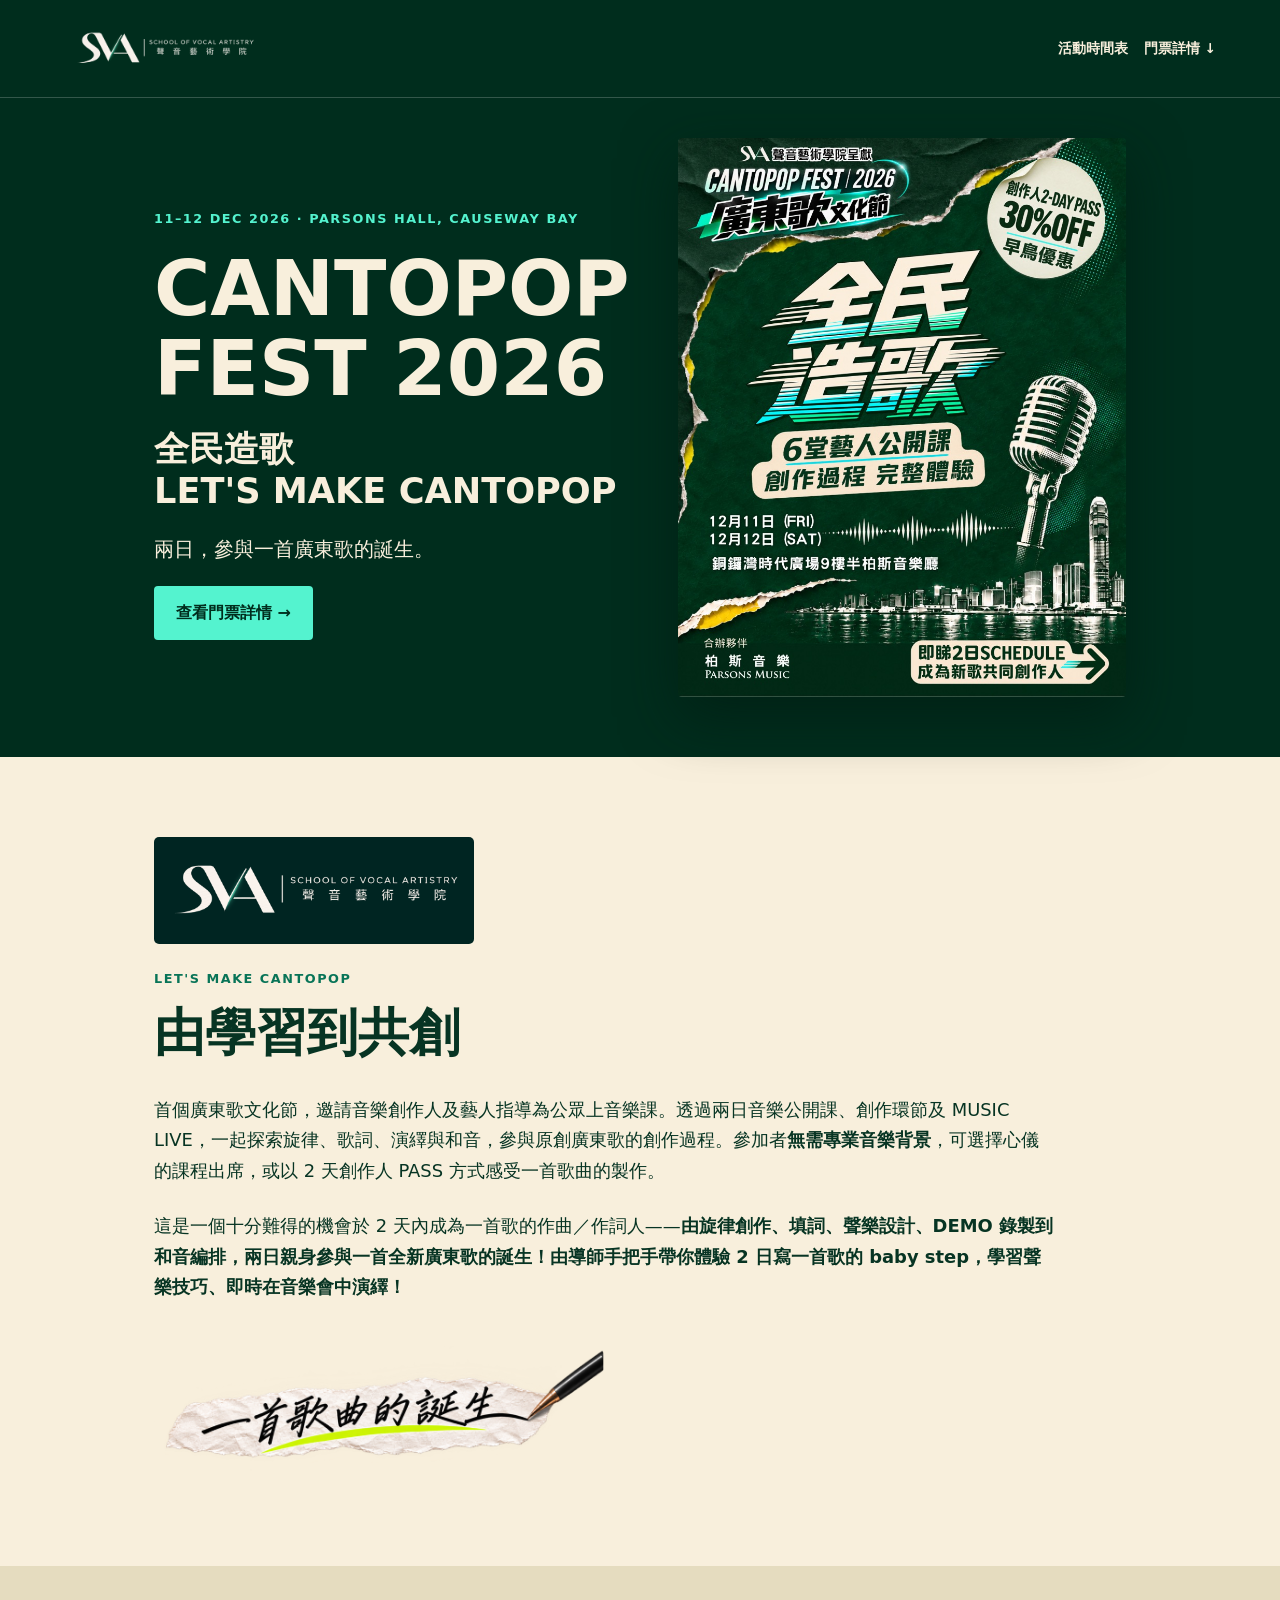
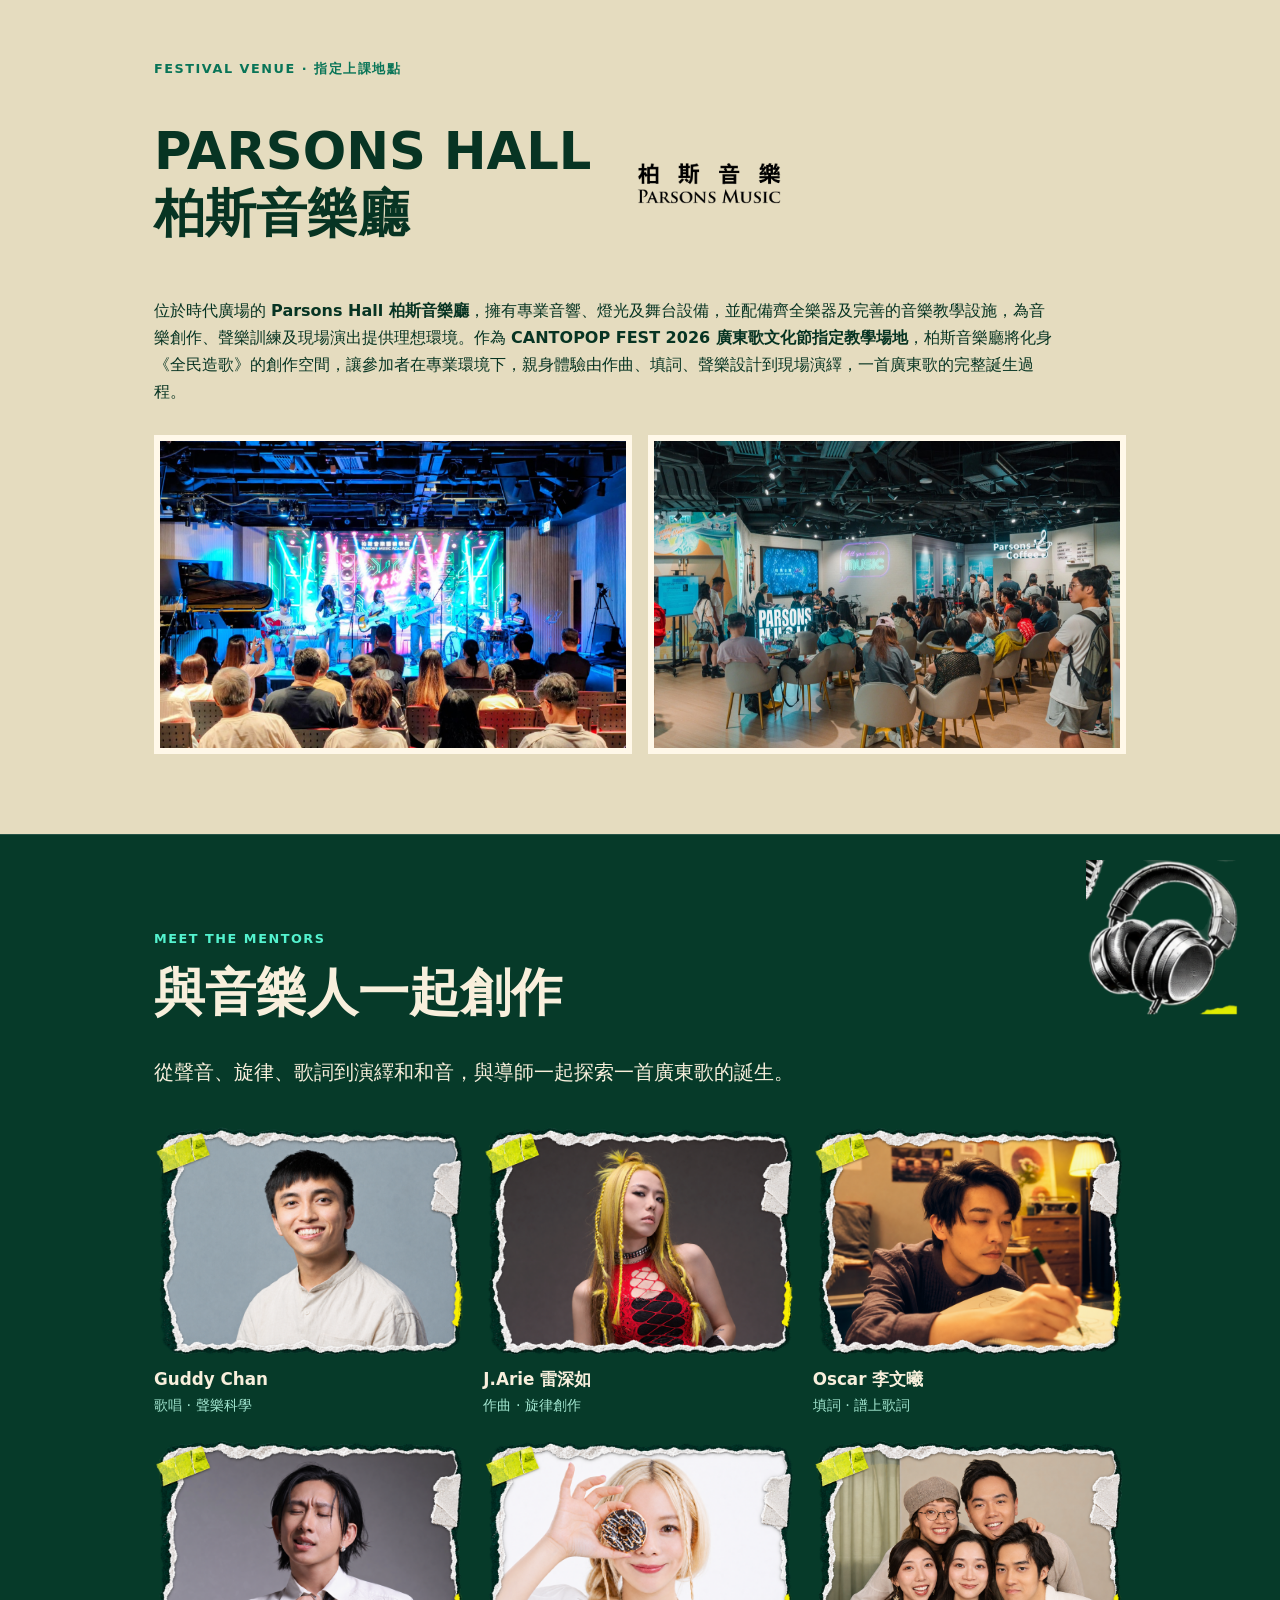
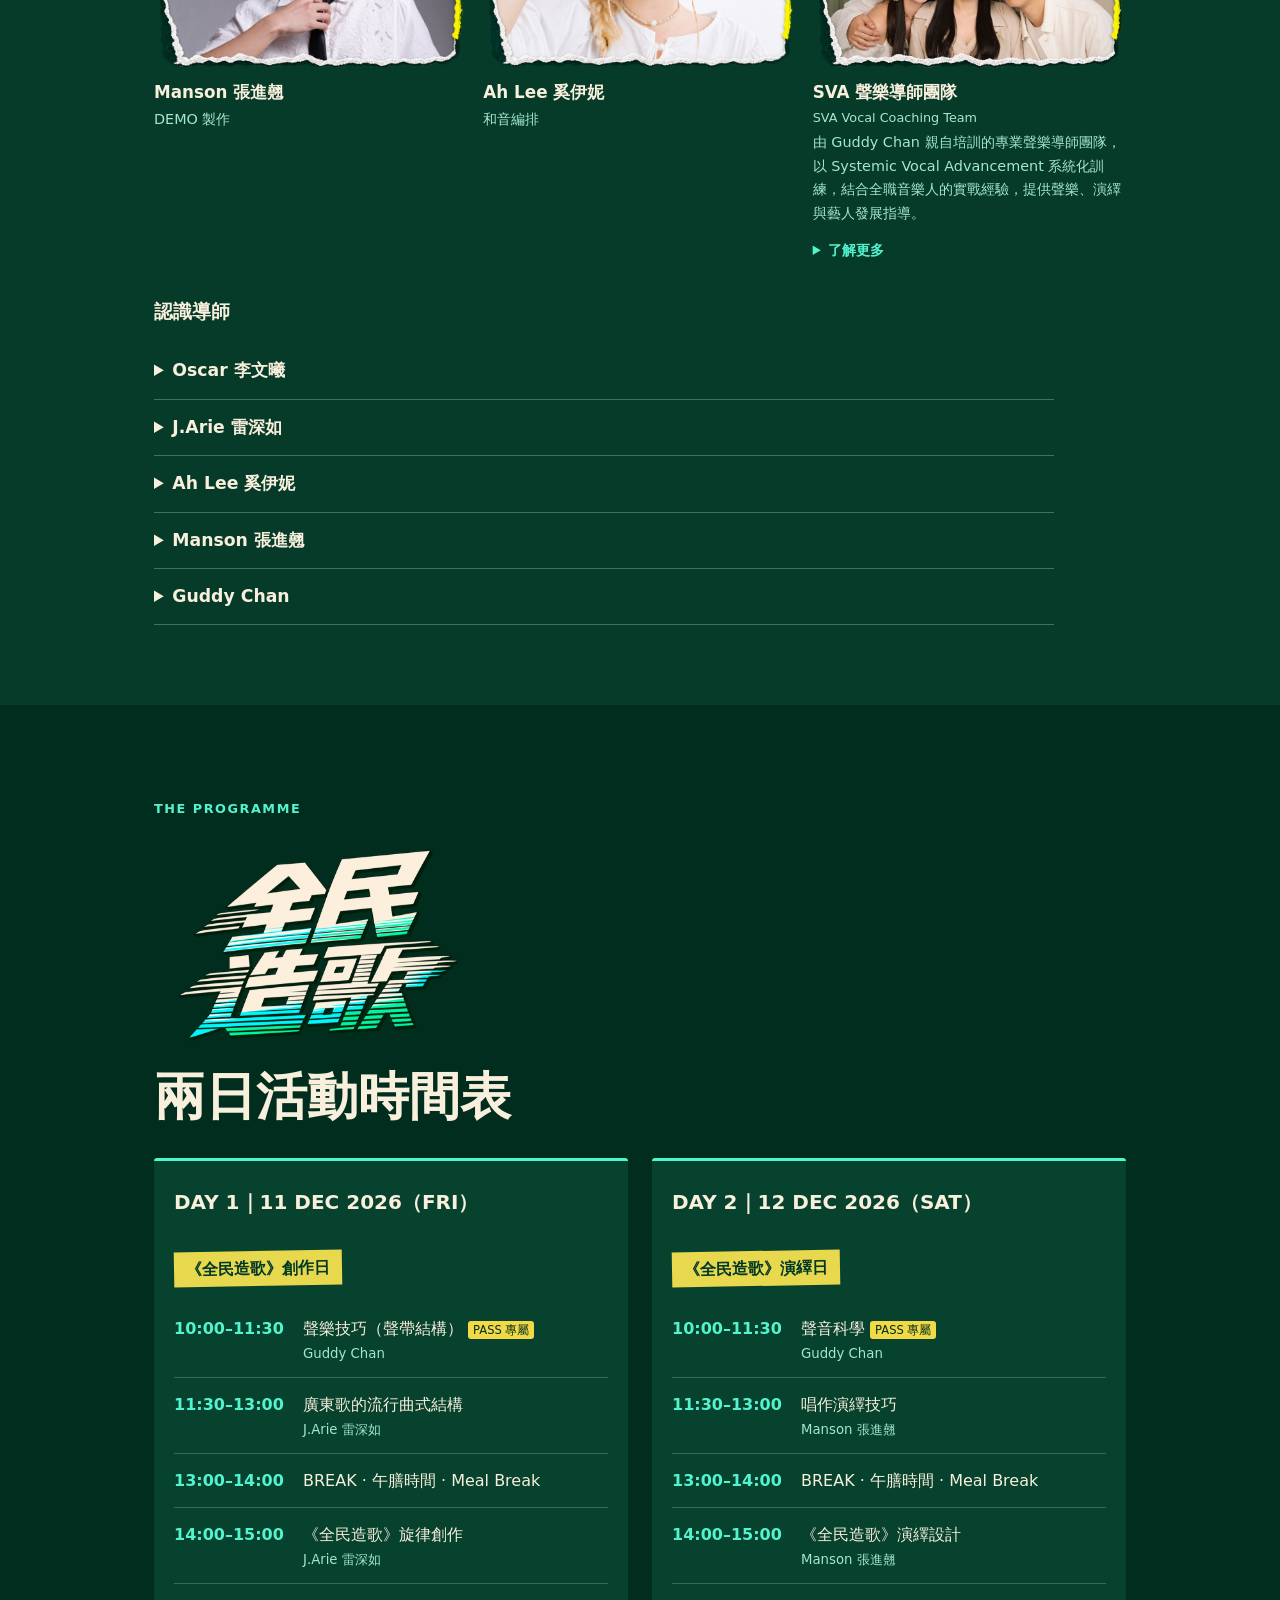
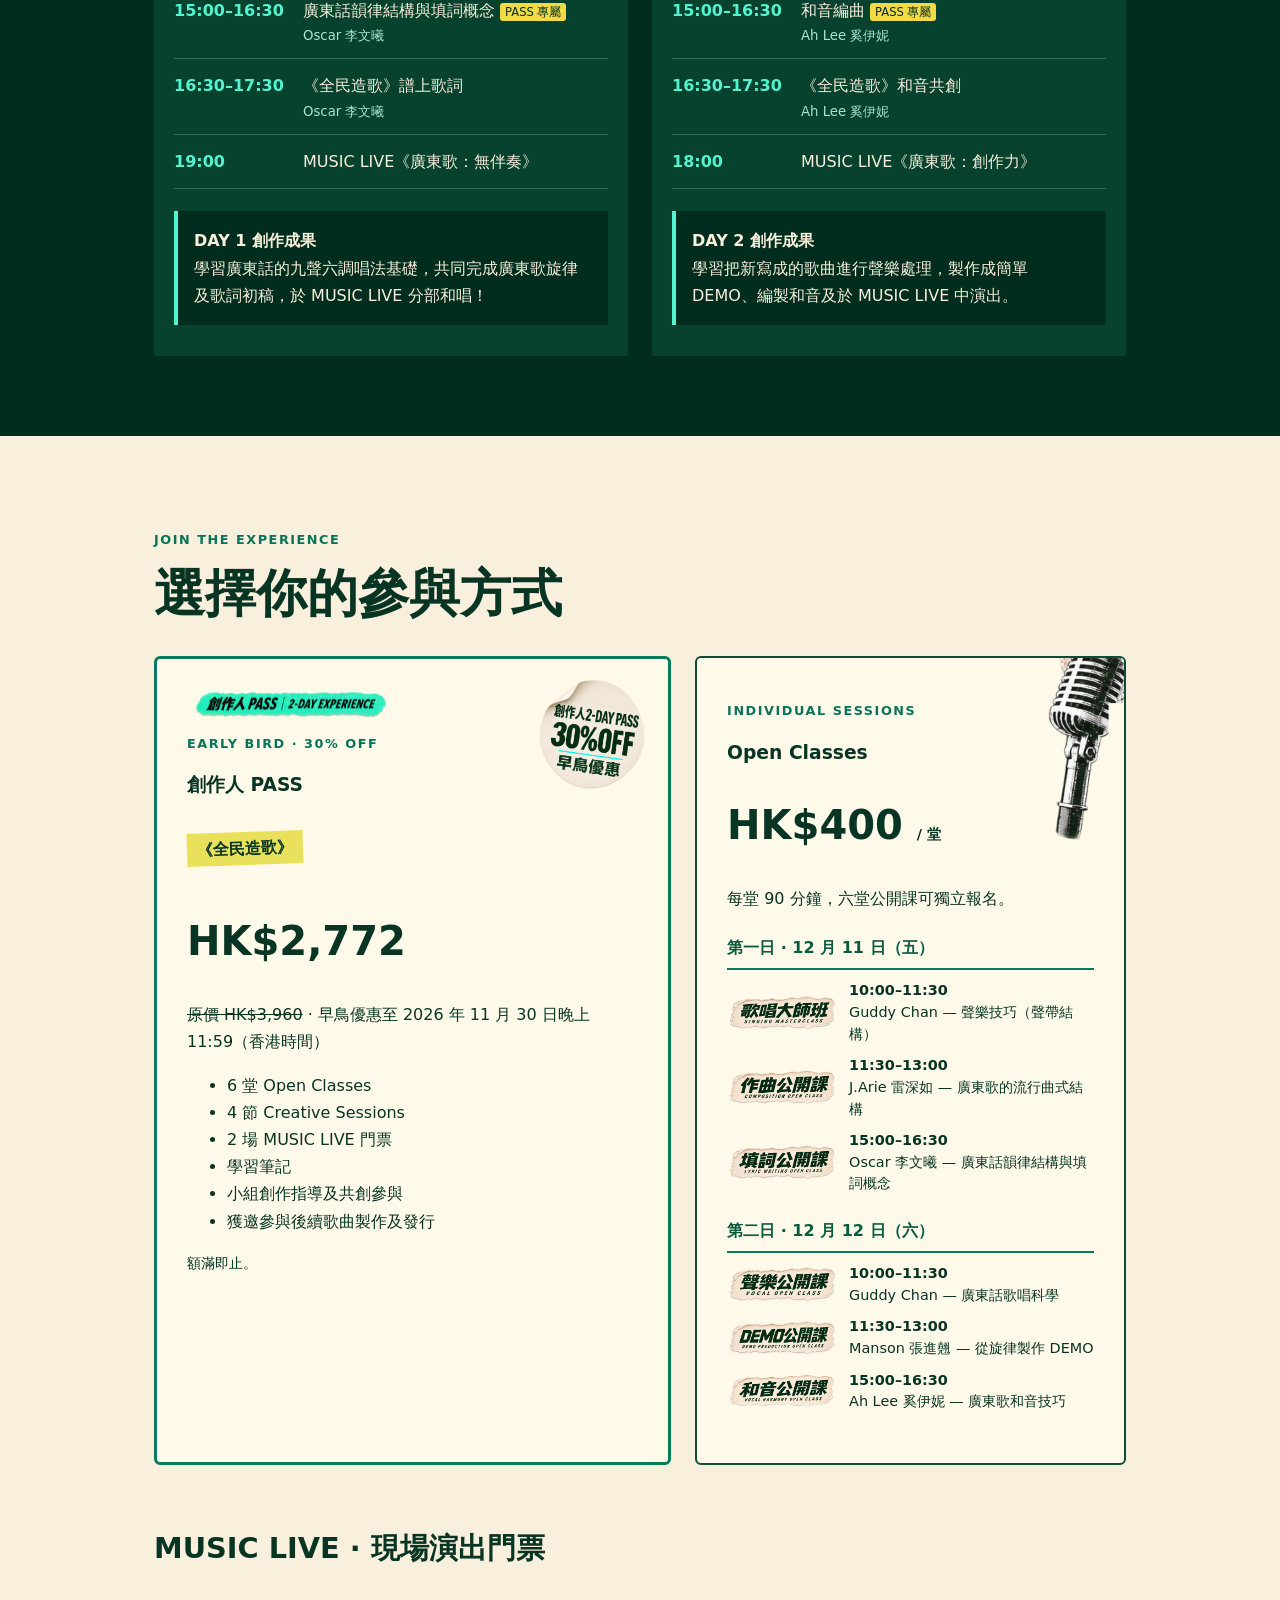
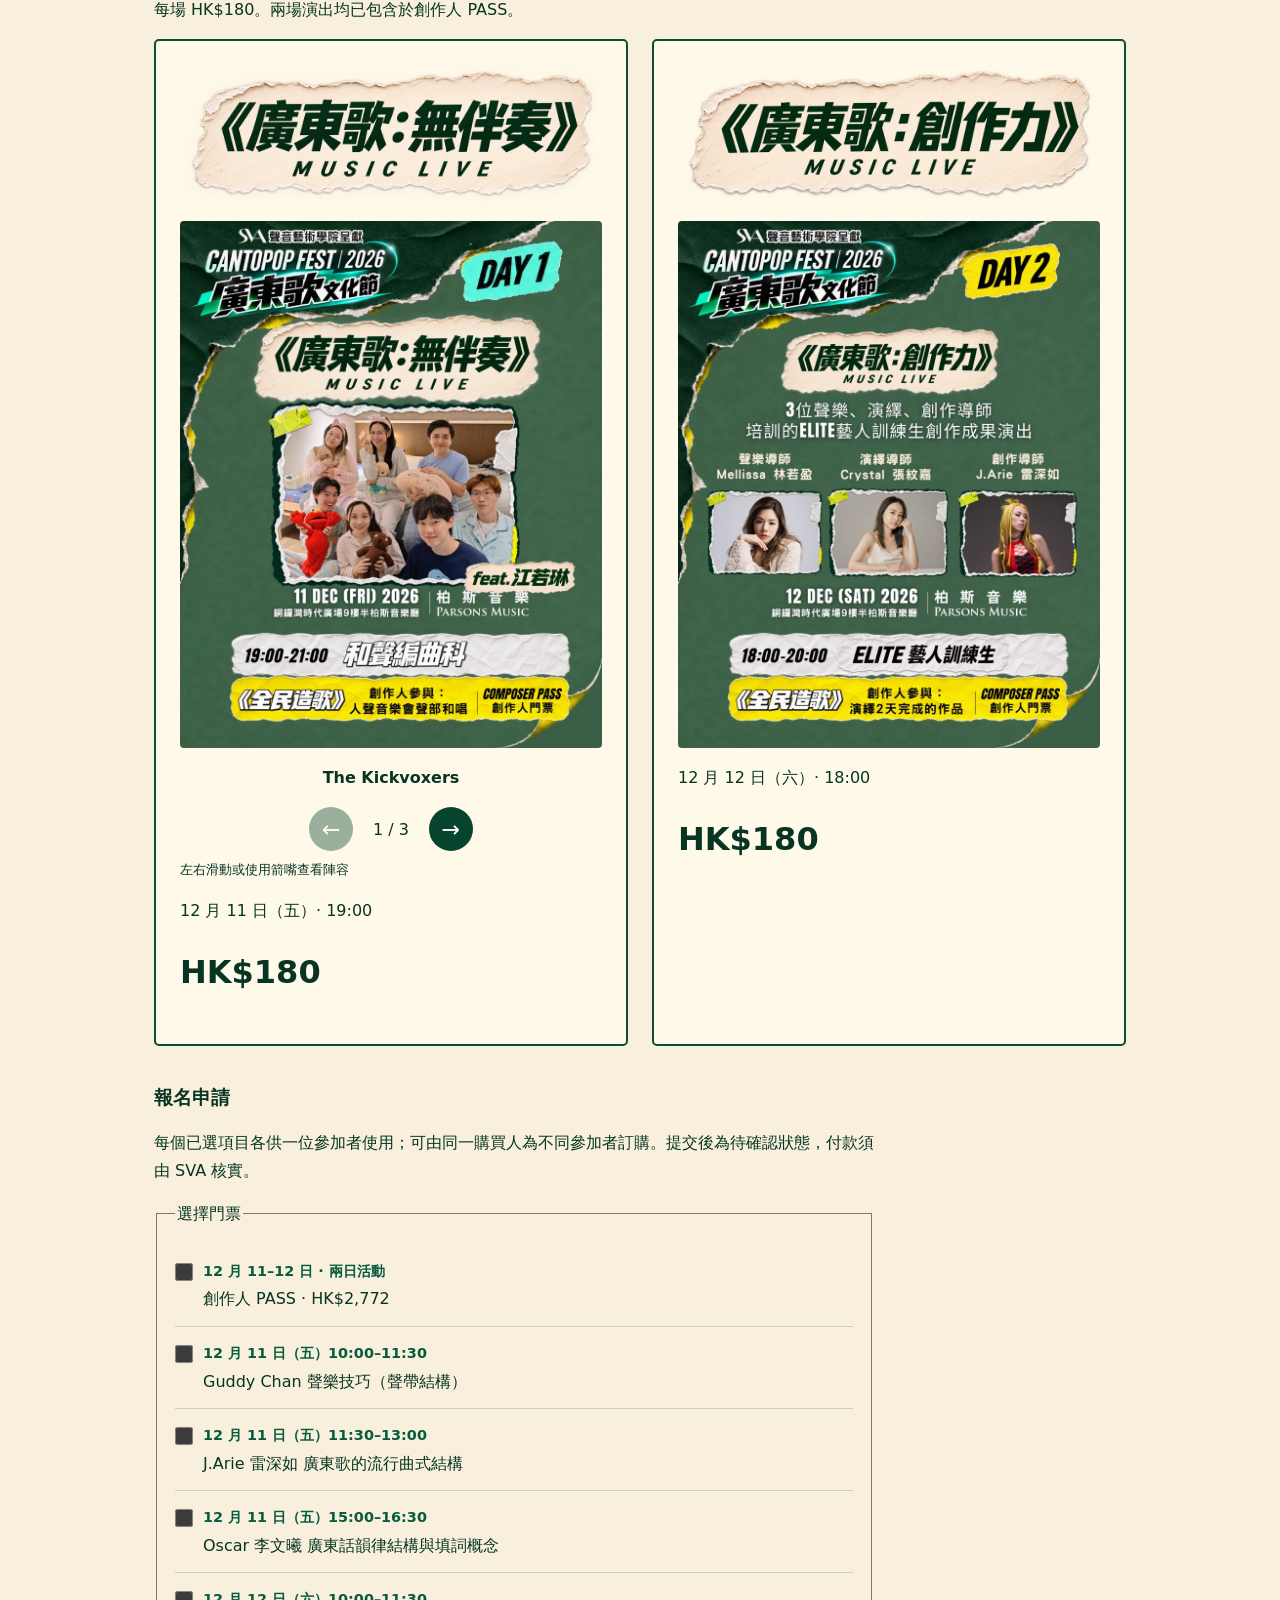
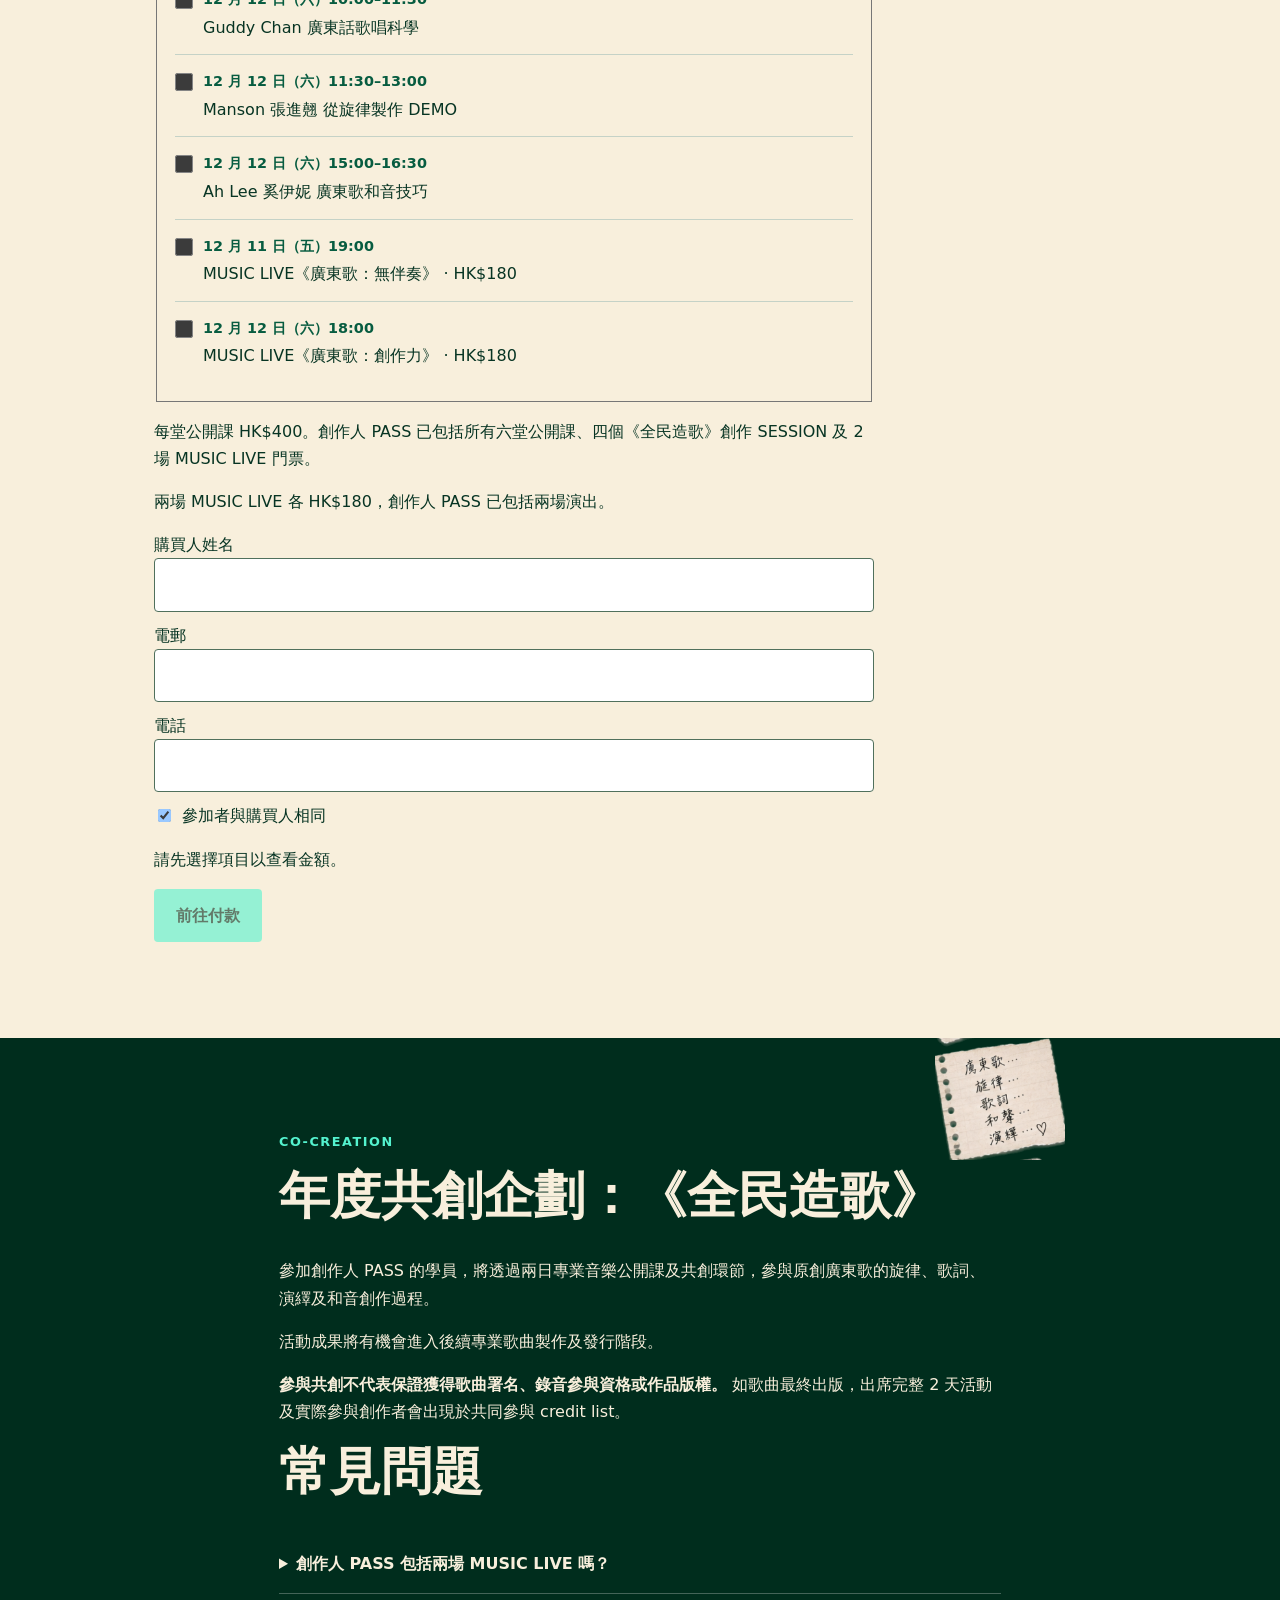
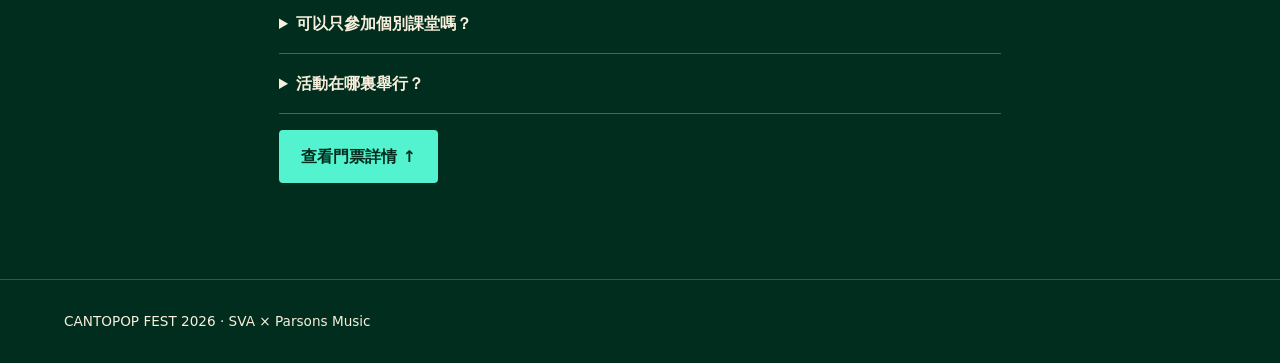
==== festival/index.html @ b53ad62b "Add files via upload" ====
<!doctype html><html lang="zh-Hant"><head><meta charset="utf-8"><meta name="viewport" content="width=device-width,initial-scale=1"><meta name="description" content="CANTOPOP FEST 2026 全民造歌，兩日參與廣東歌創作。"><title>CANTOPOP FEST 2026 · 全民造歌</title><style>
:root{color-scheme:dark;--green:#002d1d;--cream:#f8efdc;--mint:#54f3cf;--yellow:#f2d948}*{box-sizing:border-box}html{scroll-behavior:smooth}body{margin:0;background:#002d1d;color:var(--cream);font-family:system-ui,-apple-system,'Noto Sans TC',sans-serif;line-height:1.7}a{color:inherit}header{padding:15px 5%;display:flex;justify-content:space-between;align-items:center;gap:1rem;border-bottom:1px solid #ffffff33;font-weight:800}header a{text-decoration:none}nav{display:flex;gap:1rem;font-size:.85rem}main{overflow:hidden}.wrap{max-width:1100px;margin:auto;padding:80px 5%}.hero{display:grid;grid-template-columns:1fr 1fr;gap:5%;align-items:center;padding-top:40px;padding-bottom:60px}.hero img{width:100%;height:auto;display:block;border-radius:4px}.eyebrow{color:var(--mint);font-weight:800;letter-spacing:.12em;font-size:.8rem}.hero h1{font-size:clamp(2.6rem,6vw,5.3rem);line-height:1.04;margin:.25em 0}.hero h2{font-size:clamp(1.4rem,3vw,2.2rem);margin:.5em 0}.button{display:inline-block;background:var(--mint);color:#002d1d;padding:13px 22px;border-radius:4px;font-weight:800;text-decoration:none}.section-light{background:var(--cream);color:#073423}.section-light .eyebrow{color:#087457}h2{line-height:1.2;font-size:clamp(2rem,4vw,3.3rem);margin:.2em 0 .6em}h3{line-height:1.3}.intro{font-size:1.25rem;max-width:800px}.schedule{display:grid;grid-template-columns:1fr 1fr;gap:24px}.day{border-top:3px solid var(--mint)}.row{display:grid;grid-template-columns:115px 1fr;gap:14px;padding:13px 0;border-bottom:1px solid #ffffff33}.row time{color:var(--mint);font-weight:700}.tag{font-size:.72rem;color:#002d1d;background:var(--yellow);padding:2px 5px;border-radius:3px;white-space:nowrap}.tickets{display:grid;grid-template-columns:1.2fr 1fr;gap:24px}.card{padding:30px;border:2px solid #0c4d36;border-radius:6px}.price{font-size:2.5rem;font-weight:900;line-height:1}.small{font-size:.9rem}.notice{font-weight:700;background:#d9e9d6;padding:12px;color:#173a28}.terms{max-width:850px}.faq details{border-bottom:1px solid #ffffff44;padding:16px 0}.faq summary{font-weight:700;cursor:pointer}footer{padding:30px 5%;border-top:1px solid #ffffff33;font-size:.85rem}@media(max-width:700px){nav a:first-child{display:none}.hero,.schedule,.tickets{grid-template-columns:1fr}.hero{padding-top:24px}.hero img{max-width:460px;margin:auto}.hero-copy{order:2}.wrap{padding-top:55px;padding-bottom:55px}.row{grid-template-columns:100px 1fr}}
[hidden]{display:none!important}fieldset{border:1px solid #777;padding:18px}#order-form label{display:block;margin:10px 0}#order-form input:not([type=checkbox]){display:block;width:100%;padding:12px;border:1px solid #50705c;border-radius:4px;background:white;color:#10271a;font:inherit}button{border:0;cursor:pointer;font:inherit}button:disabled{opacity:.6}
.mentors-section{background:#063a29;border-top:1px solid #ffffff22}.mentor-grid{display:grid;grid-template-columns:repeat(5,minmax(0,1fr));gap:16px;margin-top:35px}.mentor{min-width:0}.mentor img{display:block;width:100%;height:auto}.mentor h3{font-size:1.05rem;margin:10px 0 0}.mentor p{color:#a3e7d1;font-size:.9rem;margin:3px 0}.waveform{display:block;width:min(360px,70%);height:auto;margin:30px 0 0}.programme{position:relative}.day{padding:8px 20px 15px;background:#06422e;border-radius:3px}.day h3{font-size:1.25rem}.card{position:relative;overflow:hidden;background:#fff9e9}.card-art{position:absolute;right:-10px;top:-10px;width:105px;height:auto;opacity:.94;pointer-events:none}.card h3,.card .eyebrow,.card .price{position:relative}.card .eyebrow{padding-right:75px}.pass-card{border:3px solid #087b5c}.class-card .card-art{width:90px}.hero img{box-shadow:0 20px 55px #001c12aa}.button:hover{filter:brightness(1.07)}@media(max-width:700px){.mentor-grid{grid-template-columns:repeat(2,minmax(0,1fr));gap:20px 12px}.mentor h3{font-size:1rem}.day{padding:6px 15px 12px}.card-art{width:80px}.class-card .card-art{width:70px}}

.sva-brand{display:block;width:min(320px,80%);height:auto;margin-bottom:24px;border-radius:5px}.about-copy{max-width:900px;font-size:1.12rem}.about-copy p{margin:0 0 1.4em}.venue{background:#e5dcbf;color:#073423}.venue-intro{max-width:900px}.venue .eyebrow{color:#087457}.parsons-logo{display:block;width:min(220px,60%);height:auto;margin-bottom:25px}.venue-images{display:grid;grid-template-columns:1fr 1fr;gap:16px;margin-top:30px}.venue-images img{display:block;width:100%;aspect-ratio:3/2;object-fit:cover;border:6px solid #fff8e9}.schedule-logo{display:block;width:min(320px,75%);height:auto;margin-bottom:20px;border-radius:5px}.voucher{display:block;width:100%;height:auto;margin:18px 0;border-radius:4px}.live-heading{font-size:1.8rem;margin-top:65px}.live-grid{display:grid;grid-template-columns:repeat(2,minmax(0,1fr));gap:24px}.live-card{background:#fff9e9;border:2px solid #0c4d36;padding:24px;border-radius:5px}.live-title{display:block;width:100%;height:auto;margin-bottom:15px}.live-poster{display:block;width:100%;height:auto;border-radius:4px}.live-card .price{font-size:2rem}.live-card .notice{margin-bottom:0}@media(max-width:700px){.venue-images,.live-grid{grid-template-columns:1fr}.venue-images{gap:12px}.live-heading{margin-top:40px}.about-copy{font-size:1rem}}

.venue-heading{display:flex;align-items:center;gap:28px;margin-bottom:24px}.venue-heading h2{margin:0}.venue-heading .parsons-logo{width:min(180px,28%);margin:0}.day-theme{display:inline-block;background:#e8d84e;color:#003927;padding:4px 12px;font-weight:800;transform:rotate(-1deg)}.outcome{margin-top:22px;padding:16px;border-left:4px solid #54f3cf;background:#002d1d}.discount-sticker{position:absolute;width:125px;right:12px;top:12px;transform:rotate(8deg)}.pass-heading{width:min(200px,46%);height:auto;display:block;margin:0 0 12px}.pass-name{display:inline-block;background:#e9e05c;padding:3px 10px;font-weight:900;transform:rotate(-2deg)}.pass-card>h3,.pass-card>.eyebrow,.pass-card>.price{padding-right:115px}.class-list{margin:20px 0}.class-list h4{color:#075c40;margin:22px 0 10px;border-bottom:2px solid #087b5c;padding-bottom:7px}.class-item{display:grid;grid-template-columns:110px 1fr;gap:12px;align-items:center;margin:10px 0}.class-item img{display:block;width:100%;height:auto}.class-item p{margin:0;font-size:.9rem;line-height:1.5}.poster-track{display:flex;overflow-x:auto;scroll-snap-type:x mandatory;scroll-behavior:smooth}.poster-track img{flex:0 0 100%;width:100%;scroll-snap-align:start}.slider-nav{display:flex;gap:10px;margin-top:12px}.slider-nav a{display:inline-block;padding:8px 12px;color:#fff;background:#06442e;text-decoration:none;border-radius:4px;font-weight:700}.slider-hint{font-size:.8rem;margin:8px 0 0}.mentors-section{background-image:url('assets/deco-headphones.png');background-repeat:no-repeat;background-size:160px;background-position:right 3% top 25px}.terms{background-image:url('assets/deco-lyrics.png');background-repeat:no-repeat;background-size:130px;background-position:right top}@media(max-width:700px){.venue-heading{gap:15px}.venue-heading h2{font-size:1.9rem}.venue-heading .parsons-logo{width:34%}.discount-sticker{width:100px}.pass-card>h3,.pass-card>.eyebrow,.pass-card>.price{padding-right:95px}.class-item{grid-template-columns:90px 1fr}.mentors-section{background-size:90px}.terms{background-size:80px}}
.song-birth{display:block;width:min(460px,90%);height:auto;margin-top:30px}.mentor-bios{margin-top:38px;max-width:900px}.mentor-bios details{border-bottom:1px solid #ffffff45;padding:13px 0}.mentor-bios summary{cursor:pointer;font-weight:800;font-size:1.08rem}.mentor-bios p{color:#e5f0e8;line-height:1.8}.poster-track .poster-slide{flex:0 0 100%;width:100%;scroll-snap-align:start}.poster-slide p{text-align:center;font-weight:800;color:#073423}.elan-slide img{background:#063a29;aspect-ratio:4/5;object-fit:contain}.slider-controls{display:flex;justify-content:center;align-items:center;gap:20px}.slider-controls button{background:#06442e;color:white;border:0;border-radius:50%;width:44px;height:44px;font-size:1.4rem;cursor:pointer}.slider-controls button:disabled{opacity:.4;cursor:default}.header-sva{display:block;width:200px;max-width:44%;line-height:0}.header-sva img{display:block;width:100%;height:auto}.header-sva:focus-visible{outline:3px solid #54f3cf}@media(max-width:700px){.header-sva{width:165px}}
#order-form label.ticket-option{display:flex;align-items:flex-start;gap:10px;margin:0;padding:14px 0;border-bottom:1px solid #c5d2c7}#order-form .ticket-option input[type=checkbox]{flex:0 0 auto;width:18px;height:18px;margin:4px 0 0;accent-color:#087b5c}#order-form .ticket-option>span{min-width:0}#order-form .option-date,#order-form .option-name{display:block}#order-form .option-date{font-size:.9rem;color:#075c40;margin-bottom:3px}#order-form .option-name{line-height:1.6}#order-form .ticket-option:last-child{border-bottom:0}
.schedule-teacher{display:block;color:#a3e7d1;font-size:.83rem;line-height:1.4;margin-top:3px}.mentor-grid{grid-template-columns:repeat(3,minmax(0,1fr))}.mentor-team details{margin-top:12px;font-size:.9rem}.mentor-team summary{cursor:pointer;color:#54f3cf;font-weight:700}.mentor-team .team-en{font-size:.8rem}.mentor-team p{line-height:1.65}.same-participant{display:flex!important;align-items:center;gap:8px}.participant-name-row{margin:12px 0;padding-left:12px;border-left:3px solid #087b5c}.participant-name-row small{display:block;color:#436150}.payment-copy{display:flex;flex-wrap:wrap;gap:8px;margin:12px 0}.payment-copy button{padding:8px 12px;background:#e4eddf;color:#073423;border-radius:4px}.festival-sticky-cta{display:none}@media(max-width:700px){.mentor-grid{grid-template-columns:repeat(2,minmax(0,1fr))}.mentor-team{grid-column:1/-1}.mentor-team>img{max-width:480px}.festival-sticky-cta{display:block;position:fixed;bottom:0;left:0;right:0;z-index:20;text-align:center;background:#54f3cf;color:#002d1d;padding:12px 16px calc(12px + env(safe-area-inset-bottom));font-weight:800;text-decoration:none;box-shadow:0 -3px 15px #001c1244}body{padding-bottom:calc(60px + env(safe-area-inset-bottom))}}</style></head><body><header><a class="header-sva" href="https://hksva.com/" aria-label="返回 SVA 聲音藝術學院首頁"><img src="assets/sva-header-h04.png" width="1000" height="333" alt="SVA 聲音藝術學院"></a><nav><a href="#schedule">活動時間表</a><a href="#tickets">門票詳情 ↓</a></nav></header><main id="top"><section class="wrap hero"><div class="hero-copy"><p class="eyebrow">11–12 DEC 2026 · PARSONS HALL, CAUSEWAY BAY</p><h1>CANTOPOP<br>FEST 2026</h1><h2>全民造歌<br>LET'S MAKE CANTOPOP</h2><p class="intro">兩日，參與一首廣東歌的誕生。</p><a class="button" href="#tickets">查看門票詳情 →</a></div><img src="assets/hero.jpg" width="1080" height="1350" alt="CANTOPOP FEST 2026 全民造歌活動海報"></section><section class="section-light about"><div class="wrap"><img class="sva-brand" src="assets/sva-logo.png" alt="SVA 聲音藝術學院" loading="lazy"><p class="eyebrow">LET'S MAKE CANTOPOP</p><h2>由學習到共創</h2><div class="about-copy"><p>首個廣東歌文化節，邀請音樂創作人及藝人指導為公眾上音樂課。透過兩日音樂公開課、創作環節及 MUSIC LIVE，一起探索旋律、歌詞、演繹與和音，參與原創廣東歌的創作過程。參加者<strong>無需專業音樂背景</strong>，可選擇心儀的課程出席，或以 2 天創作人 PASS 方式感受一首歌曲的製作。</p><p>這是一個十分難得的機會於 2 天內成為一首歌的作曲／作詞人——<strong>由旋律創作、填詞、聲樂設計、DEMO 錄製到和音編排，兩日親身參與一首全新廣東歌的誕生！由導師手把手帶你體驗 2 日寫一首歌的 baby step，學習聲樂技巧、即時在音樂會中演繹！</strong></p></div><img class="song-birth" src="assets/song-birth.png" alt="一首歌曲的誕生" loading="lazy"></div></section><section class="venue"><div class="wrap"><div class="venue-intro"><p class="eyebrow">FESTIVAL VENUE · 指定上課地點</p><div class="venue-heading"><h2>PARSONS HALL<br>柏斯音樂廳</h2><img class="parsons-logo" src="assets/parsons-logo.png" alt="Parsons Music 柏斯音樂" loading="lazy"></div><p>位於時代廣場的 <strong>Parsons Hall 柏斯音樂廳</strong>，擁有專業音響、燈光及舞台設備，並配備齊全樂器及完善的音樂教學設施，為音樂創作、聲樂訓練及現場演出提供理想環境。作為 <strong>CANTOPOP FEST 2026 廣東歌文化節指定教學場地</strong>，柏斯音樂廳將化身《全民造歌》的創作空間，讓參加者在專業環境下，親身體驗由作曲、填詞、聲樂設計到現場演繹，一首廣東歌的完整誕生過程。</p></div><div class="venue-images"><img src="assets/parsons-hall.jpg" alt="柏斯音樂廳的舞台及觀眾席" loading="lazy"><img src="assets/parsons-space.jpg" alt="柏斯音樂活動空間" loading="lazy"></div></div></section><section class="mentors-section" id="mentors"><div class="wrap"><p class="eyebrow">MEET THE MENTORS</p><h2>與音樂人一起創作</h2><p class="intro">從聲音、旋律、歌詞到演繹和和音，與導師一起探索一首廣東歌的誕生。</p><div class="mentor-grid"><article class="mentor"><img src="assets/Guddy.png" alt="Guddy Chan" loading="lazy"><h3>Guddy Chan</h3><p>歌唱 · 聲樂科學</p></article><article class="mentor"><img src="assets/02_J-Arie.png" alt="J.Arie 雷深如" loading="lazy"><h3>J.Arie 雷深如</h3><p>作曲 · 旋律創作</p></article><article class="mentor"><img src="assets/Oscar.png" alt="Oscar 李文曦" loading="lazy"><h3>Oscar 李文曦</h3><p>填詞 · 譜上歌詞</p></article><article class="mentor"><img src="assets/Manson.png" alt="Manson 張進翹" loading="lazy"><h3>Manson 張進翹</h3><p>DEMO 製作</p></article><article class="mentor"><img src="assets/Ah-Lee.png" alt="Ah Lee 奚伊妮" loading="lazy"><h3>Ah Lee 奚伊妮</h3><p>和音編排</p></article><article class="mentor mentor-team"><img src="assets/sva-coaching-team.png" width="900" height="675" alt="SVA 聲樂導師團隊合照" loading="lazy"><h3>SVA 聲樂導師團隊</h3><p class="team-en">SVA Vocal Coaching Team</p><p>由 Guddy Chan 親自培訓的專業聲樂導師團隊，以 Systemic Vocal Advancement 系統化訓練，結合全職音樂人的實戰經驗，提供聲樂、演繹與藝人發展指導。</p><details><summary>了解更多</summary><p>SVA 聲樂導師團隊由 Guddy Chan 親自培訓多年，團隊成員均為全職音樂人，包括音樂監製、職業歌手、藝人及演繹指導，結合專業音樂實踐與聲樂教學經驗，為學員提供更全面的學習與指導。</p><p>以 <strong>Systemic Vocal Advancement「系統聲樂發展」</strong> 為教學核心，SVA 重視歌唱所需的聲音協調與肌肉運用，透過系統化的常規練聲 <strong>Voice Building Routine</strong>，協助學員持續建立穩定、靈活而具延展性的聲音。</p><p>團隊提供 <strong>1 對 1 聲樂指導、藝人訓練及恆常小組課程</strong>。Vocal Building 練聲團隊具備 Rockschool Vocal Grade 8 及專業聲樂教學資格，為不同程度的學員提供音感訓練與聲樂基礎培訓。</p></details></article></div><div class="mentor-bios"><h3>認識導師</h3><details><summary>Oscar 李文曦</summary><p>現為商業電台叱咤903DJ，亦為本地填詞人、音樂錄像導演及演唱會創意策劃。出版著作有長篇小說《壽願僧》、散文集《一起一個人》、《日常風物詩》、《想像記憶集合體》、短篇故事集《虛構夜誌》、《山海之間》。填詞作品約三百首，其中本地流行榜冠軍歌包括Mirror《Reflection》、陳奕迅《致明日的舞》、陳健安《戀愛腦之死》、陳卓賢《留一天與你喘息》、林家謙《喃嘸師感官漫遊》、陳慧琳《鳴謝你而不想說後悔》、Collar《Riding High》、鄭秀文《致我們的夢想》、炎明熹《風旅》等等。</p></details><details><summary>J.Arie 雷深如</summary><p>香港唱作女歌手及創作導師，作曲作品 Kiri.T《至少做一件離譜的事》獲得CASH 金帆獎《最佳旋律》。近年參與作曲及製作的部分包括Jeremy 李駿傑《I Played Me Like a Fool》、Stephy鄧麗欣《已經離我太遠》、Lolly Talk《一把火》、炎明熹《Little Magic》、黃淑蔓《Dream my dreams》，容祖兒《但你要甜》、Kiri.T《哀傷和愛上算不算同音字》、炎明熹《Only for me》、鄭欣宜《豐乳肥臀》等等。</p></details><details><summary>Ah Lee 奚伊妮</summary><p>香港作曲人、唱作歌手、音樂製作人、人聲音樂創作者。2024年入選馮穎琪及周耀輝策劃的《埋班作樂III》，擔任作曲人，在監製王雙駿帶領下創作《地縛靈》（王嘉儀主唱），最終奪得「最佳旋律」「最佳編曲」及「最佳歌曲」三個獎項。作曲及監製作品包括尹嘉裕《Situationship》、胡定欣《未知也好》。個人單曲包括《我行》、《黑太陽》、《赤裏海》，以破格的「失序多重人聲」風格廣獲音樂人、製作人及電台DJ推介。</p><p>活躍和音編製及無伴奏演出，包括為電影《哪一天我們會飛》主題曲《差一點我們會飛》、電影《媽媽的神奇小子》主題曲《神奇之路》、第38屆香港電影金像獎頒獎典禮「致敬環節」歌曲《可一可再》作無伴奏編曲及演繹。2024隨音樂組合VOB遠赴莫斯科參加Moscow A Cappella Festival 2024，完成14場演出並於音樂節大賽中榮獲亞軍。</p></details><details><summary>Manson 張進翹</summary><p>2021年因參加節目《全民造星3》廣為人熟悉，出道作《今天我不想做嘢》道出城市人的心聲，同年獲得新城勁爆頒獎禮「勁爆獨立音樂人獎」。2023年推出首張全英文個人概念EP【liFe iS...】，當中一首富英倫搖滾味道的歌曲「QUEST?ONS」獲得商業二台「903豁達推介 No.1」。</p><p>今年推出單曲《夢旅途之歌》、《Soul Beautiful》、《累極才是正常》等，延續遼闊的詞曲創作之路。</p></details><details><summary>Guddy Chan</summary><p>畢業於香港中文大學音樂系，於美國跟隨荷里活頂尖流行聲樂導師 Brett Manning（曾指導 Taylor Swift、Miley Cyrus 及 Jimmy Gnecco）深造及親自頒發認證，成為「Singing Success」認可聲樂教練。先後跟隨國際大師 Ron Anderson（P!nk 及 Alicia Keys 的導師）和 Gary Catona（Whitney Houston 及 Stevie Wonder 的導師）研習，掌握了如何建立歌手聲音、以及運用身體協調來達致高效發聲的專業技術。</p><p>融合 Classical Music background 及荷里活頂級聲樂技巧帶到現時當代香港流行樂壇，Guddy 是備受追捧的「明星級」聲樂教練，目前指導歌手包括陳柏宇、衛蘭、鄭秀文、MC 張天賦、Gareth.T、林奕匡、陳健安、馮允謙、劉浩龍、連詩雅、Rubberband主音6號、MIRROR 成員Jeremy、Anson Lo、洪卓立、方皓玟、小肥、胡定欣等超過50位歌手。除了技巧提升，Guddy亦擅長協助歌手修復各類聲帶問題，如聲帶結節、痙攣性失音症及聲帶萎縮等。</p></details></div></div></section><section class="wrap programme" id="schedule"><p class="eyebrow">THE PROGRAMME</p><img class="schedule-logo" src="assets/make-cantopop-logo.png" alt="全民造歌" loading="lazy"><h2>兩日活動時間表</h2><div class="schedule"><div class="day"><h3>DAY 1｜11 DEC 2026（FRI）</h3><p class="day-theme">《全民造歌》創作日</p><div class="row"><time>10:00–11:30</time><span>聲樂技巧（聲帶結構） <span class="tag">PASS 專屬</span><small class="schedule-teacher">Guddy Chan</small></span></div><div class="row"><time>11:30–13:00</time><span>廣東歌的流行曲式結構<small class="schedule-teacher">J.Arie 雷深如</small></span></div><div class="row"><time>13:00–14:00</time><span>BREAK · 午膳時間 · Meal Break</span></div><div class="row"><time>14:00–15:00</time><span>《全民造歌》旋律創作<small class="schedule-teacher">J.Arie 雷深如</small></span></div><div class="row"><time>15:00–16:30</time><span>廣東話韻律結構與填詞概念 <span class="tag">PASS 專屬</span><small class="schedule-teacher">Oscar 李文曦</small></span></div><div class="row"><time>16:30–17:30</time><span>《全民造歌》譜上歌詞<small class="schedule-teacher">Oscar 李文曦</small></span></div><div class="row"><time>19:00</time><span>MUSIC LIVE《廣東歌：無伴奏》</span></div><p class="outcome"><strong>DAY 1 創作成果</strong><br>學習廣東話的九聲六調唱法基礎，共同完成廣東歌旋律及歌詞初稿，於 MUSIC LIVE 分部和唱！</p></div><div class="day"><h3>DAY 2｜12 DEC 2026（SAT）</h3><p class="day-theme">《全民造歌》演繹日</p><div class="row"><time>10:00–11:30</time><span>聲音科學 <span class="tag">PASS 專屬</span><small class="schedule-teacher">Guddy Chan</small></span></div><div class="row"><time>11:30–13:00</time><span>唱作演繹技巧<small class="schedule-teacher">Manson 張進翹</small></span></div><div class="row"><time>13:00–14:00</time><span>BREAK · 午膳時間 · Meal Break</span></div><div class="row"><time>14:00–15:00</time><span>《全民造歌》演繹設計<small class="schedule-teacher">Manson 張進翹</small></span></div><div class="row"><time>15:00–16:30</time><span>和音編曲 <span class="tag">PASS 專屬</span><small class="schedule-teacher">Ah Lee 奚伊妮</small></span></div><div class="row"><time>16:30–17:30</time><span>《全民造歌》和音共創<small class="schedule-teacher">Ah Lee 奚伊妮</small></span></div><div class="row"><time>18:00</time><span>MUSIC LIVE《廣東歌：創作力》</span></div><p class="outcome"><strong>DAY 2 創作成果</strong><br>學習把新寫成的歌曲進行聲樂處理，製作成簡單 DEMO、編製和音及於 MUSIC LIVE 中演出。</p></div></div></section><section class="section-light" id="tickets"><div class="wrap"><p class="eyebrow">JOIN THE EXPERIENCE</p><h2>選擇你的參與方式</h2><div class="tickets"><article class="card pass-card"><img class="discount-sticker" src="assets/early-bird.png" alt="早鳥優惠七折" loading="lazy"><img class="pass-heading" src="assets/pass-heading.png" alt="" loading="lazy"><p class="eyebrow">EARLY BIRD · 30% OFF</p><h3>創作人 PASS</h3><p class="pass-name">《全民造歌》</p><p class="price">HK$2,772</p><p><s>原價 HK$3,960</s> · 早鳥優惠至 2026 年 11 月 30 日晚上 11:59（香港時間）</p><ul><li>6 堂 Open Classes</li><li>4 節 Creative Sessions</li><li>2 場 MUSIC LIVE 門票</li><li>學習筆記</li><li>小組創作指導及共創參與</li><li>獲邀參與後續歌曲製作及發行</li></ul><p class="small">額滿即止。</p><p class="notice sales-notice">報名即將開放</p></article><article class="card class-card"><img class="card-art" src="assets/15_Vintage_Microphone.png" alt="" loading="lazy"><p class="eyebrow">INDIVIDUAL SESSIONS</p><h3>Open Classes</h3><p class="price">HK$400 <span class="small">/ 堂</span></p><p>每堂 90 分鐘，六堂公開課可獨立報名。</p><div class="class-list"><h4>第一日 · 12 月 11 日（五）</h4><div class="class-item"><img src="assets/class-vocal.png" alt="" loading="lazy"><p><strong>10:00–11:30</strong><br>Guddy Chan — 聲樂技巧（聲帶結構）</p></div><div class="class-item"><img src="assets/class-songwriting.png" alt="" loading="lazy"><p><strong>11:30–13:00</strong><br>J.Arie 雷深如 — 廣東歌的流行曲式結構</p></div><div class="class-item"><img src="assets/class-lyrics.png" alt="" loading="lazy"><p><strong>15:00–16:30</strong><br>Oscar 李文曦 — 廣東話韻律結構與填詞概念</p></div><h4>第二日 · 12 月 12 日（六）</h4><div class="class-item"><img src="assets/class-science.png" alt="" loading="lazy"><p><strong>10:00–11:30</strong><br>Guddy Chan — 廣東話歌唱科學</p></div><div class="class-item"><img src="assets/class-demo.png" alt="" loading="lazy"><p><strong>11:30–13:00</strong><br>Manson 張進翹 — 從旋律製作 DEMO</p></div><div class="class-item"><img src="assets/class-harmony.png" alt="" loading="lazy"><p><strong>15:00–16:30</strong><br>Ah Lee 奚伊妮 — 廣東歌和音技巧</p></div></div><p class="notice sales-notice">報名即將開放</p></article></div><h3 class="live-heading">MUSIC LIVE · 現場演出門票</h3><p>每場 HK$180。兩場演出均已包含於創作人 PASS。</p><div class="live-grid"><article class="live-card"><img class="live-title" src="assets/live-title-1.png" alt="廣東歌：無伴奏 MUSIC LIVE" loading="lazy"><div class="poster-slider" aria-label="無伴奏演出陣容"><div class="poster-track" id="live-lineup" tabindex="0"><div class="poster-slide"><img class="live-poster" src="assets/live-1.jpg" alt="The Kickvoxers 無伴奏演出海報" loading="lazy"><p>The Kickvoxers</p></div><div class="poster-slide"><img class="live-poster" src="assets/live-focus.jpg" alt="FOCUS 無伴奏演出海報" loading="lazy"><p>FOCUS</p></div><div class="poster-slide elan-slide"><img class="live-poster" src="assets/elan-kong.png" alt="江若琳" loading="lazy"><p>江若琳</p></div></div><div class="slider-controls"><button type="button" id="lineup-prev" aria-label="上一位演出嘉賓">←</button><span id="lineup-status" aria-live="polite">1 / 3</span><button type="button" id="lineup-next" aria-label="下一位演出嘉賓">→</button></div><p class="slider-hint">左右滑動或使用箭嘴查看陣容</p></div><p>12 月 11 日（五）· 19:00</p><p class="price">HK$180</p><p class="notice sales-notice">報名即將開放</p></article><article class="live-card"><img class="live-title" src="assets/live-title-2.png" alt="廣東歌：創作力 MUSIC LIVE" loading="lazy"><img class="live-poster" src="assets/live-2.jpg" alt="廣東歌：創作力 MUSIC LIVE 海報" loading="lazy"><p>12 月 12 日（六）· 18:00</p><p class="price">HK$180</p><p class="notice sales-notice">報名即將開放</p></article></div><div id="order-box" hidden style="margin-top:40px;max-width:720px"><h3>報名申請</h3><p>每個已選項目各供一位參加者使用；可由同一購買人為不同參加者訂購。提交後為待確認狀態，付款須由 SVA 核實。</p><form id="order-form"><fieldset><legend>選擇門票</legend><label class="ticket-option"><input id="pass" type="checkbox"><span><strong class="option-date">12 月 11–12 日 · 兩日活動</strong><span class="option-name">創作人 PASS · HK$2,772</span></span></label><label class="ticket-option"><input class="class-choice" type="checkbox" value="D1_VOCAL"><span><strong class="option-date">12 月 11 日（五）10:00–11:30</strong><span class="option-name">Guddy Chan 聲樂技巧（聲帶結構）</span></span></label><label class="ticket-option"><input class="class-choice" type="checkbox" value="D1_SONGWRITING"><span><strong class="option-date">12 月 11 日（五）11:30–13:00</strong><span class="option-name">J.Arie 雷深如 廣東歌的流行曲式結構</span></span></label><label class="ticket-option"><input class="class-choice" type="checkbox" value="D1_LYRIC"><span><strong class="option-date">12 月 11 日（五）15:00–16:30</strong><span class="option-name">Oscar 李文曦 廣東話韻律結構與填詞概念</span></span></label><label class="ticket-option"><input class="class-choice" type="checkbox" value="D2_VOCAL_SCIENCE"><span><strong class="option-date">12 月 12 日（六）10:00–11:30</strong><span class="option-name">Guddy Chan 廣東話歌唱科學</span></span></label><label class="ticket-option"><input class="class-choice" type="checkbox" value="D2_PERFORMANCE"><span><strong class="option-date">12 月 12 日（六）11:30–13:00</strong><span class="option-name">Manson 張進翹 從旋律製作 DEMO</span></span></label><label class="ticket-option"><input class="class-choice" type="checkbox" value="D2_HARMONY"><span><strong class="option-date">12 月 12 日（六）15:00–16:30</strong><span class="option-name">Ah Lee 奚伊妮 廣東歌和音技巧</span></span></label><label class="ticket-option"><input class="class-choice" type="checkbox" value="LIVE_D1"><span><strong class="option-date">12 月 11 日（五）19:00</strong><span class="option-name">MUSIC LIVE《廣東歌：無伴奏》 · HK$180</span></span></label><label class="ticket-option"><input class="class-choice" type="checkbox" value="LIVE_D2"><span><strong class="option-date">12 月 12 日（六）18:00</strong><span class="option-name">MUSIC LIVE《廣東歌：創作力》 · HK$180</span></span></label></fieldset><p>每堂公開課 HK$400。創作人 PASS 已包括所有六堂公開課、四個《全民造歌》創作 SESSION 及 2 場 MUSIC LIVE 門票。</p><p>兩場 MUSIC LIVE 各 HK$180，創作人 PASS 已包括兩場演出。</p><label>購買人姓名 <input name="buyerName" required maxlength="100" autocomplete="name"></label><label>電郵 <input name="email" type="email" required maxlength="160" autocomplete="email"></label><label>電話 <input name="phone" required maxlength="40" autocomplete="tel"></label><label class="same-participant"><input type="checkbox" id="same-participant" checked> 參加者與購買人相同</label><input type="hidden" name="participant"><div id="participant-fields" hidden></div><p id="payment-total">請先選擇項目以查看金額。</p><div id="checkout-payment" hidden><p id="hold-countdown" role="status"></p><p id="payment-display" style="white-space:pre-line"></p><div class="payment-copy"><button type="button" data-copy-payment="124418161">複製 FPS ID</button><button type="button" data-copy-payment="242-436046-001">複製銀行戶口</button><span id="payment-copy-status" role="status" aria-live="polite"></span></div><img src="assets/fps-qr.jpg" alt="SVA 轉數快 FPS 二維碼" width="160" height="160" style="max-width:160px;height:auto"><label>付款單據（JPG、PNG 或 PDF，最多 3 MB）<input type="file" id="payment-proof" accept="image/jpeg,image/png,application/pdf"></label><p>提交單據後仍須由 SVA 核實付款；成功提交不代表已確認或出票。</p></div><p><button class="button" type="submit" disabled>前往付款</button></p></form><div id="order-message" role="status" aria-live="polite"></div></div></div></section><section class="wrap terms"><p class="eyebrow">CO-CREATION</p><h2>年度共創企劃：《全民造歌》</h2><p>參加創作人 PASS 的學員，將透過兩日專業音樂公開課及共創環節，參與原創廣東歌的旋律、歌詞、演繹及和音創作過程。</p><p>活動成果將有機會進入後續專業歌曲製作及發行階段。</p><p><strong>參與共創不代表保證獲得歌曲署名、錄音參與資格或作品版權。</strong> 如歌曲最終出版，出席完整 2 天活動及實際參與創作者會出現於共同參與 credit list。</p><div class="faq"><h2>常見問題</h2><details><summary>創作人 PASS 包括兩場 MUSIC LIVE 嗎？</summary><p>包括，兩場 MUSIC LIVE 均包含在創作人 PASS 內。</p></details><details><summary>可以只參加個別課堂嗎？</summary><p>六堂 Open Classes 可獨立報名；Creative Sessions 只限創作人 PASS 持有人參加。</p></details><details><summary>活動在哪裏舉行？</summary><p>銅鑼灣時代廣場 9 樓半柏斯音樂廳。</p></details></div><p><a class="button" href="#tickets">查看門票詳情 ↑</a></p></section></main><footer>CANTOPOP FEST 2026 · SVA × Parsons Music</footer><script src="config.js"></script><script src="ticketing.js"></script><script>(function(){const track=document.getElementById('live-lineup'),prev=document.getElementById('lineup-prev'),next=document.getElementById('lineup-next'),status=document.getElementById('lineup-status');if(!track||!prev||!next)return;function update(){const i=Math.max(0,Math.min(2,Math.round(track.scrollLeft/track.clientWidth)));status.textContent=(i+1)+' / 3';prev.disabled=i===0;next.disabled=i===2}function move(d){const i=Math.round(track.scrollLeft/track.clientWidth);track.scrollTo({left:Math.max(0,Math.min(2,i+d))*track.clientWidth,behavior:'smooth'})}prev.addEventListener('click',()=>move(-1));next.addEventListener('click',()=>move(1));track.addEventListener('scroll',update,{passive:true});window.addEventListener('resize',update);update()})();</script><a class="festival-sticky-cta" href="#tickets">選擇門票及報名 ↓</a></body></html>
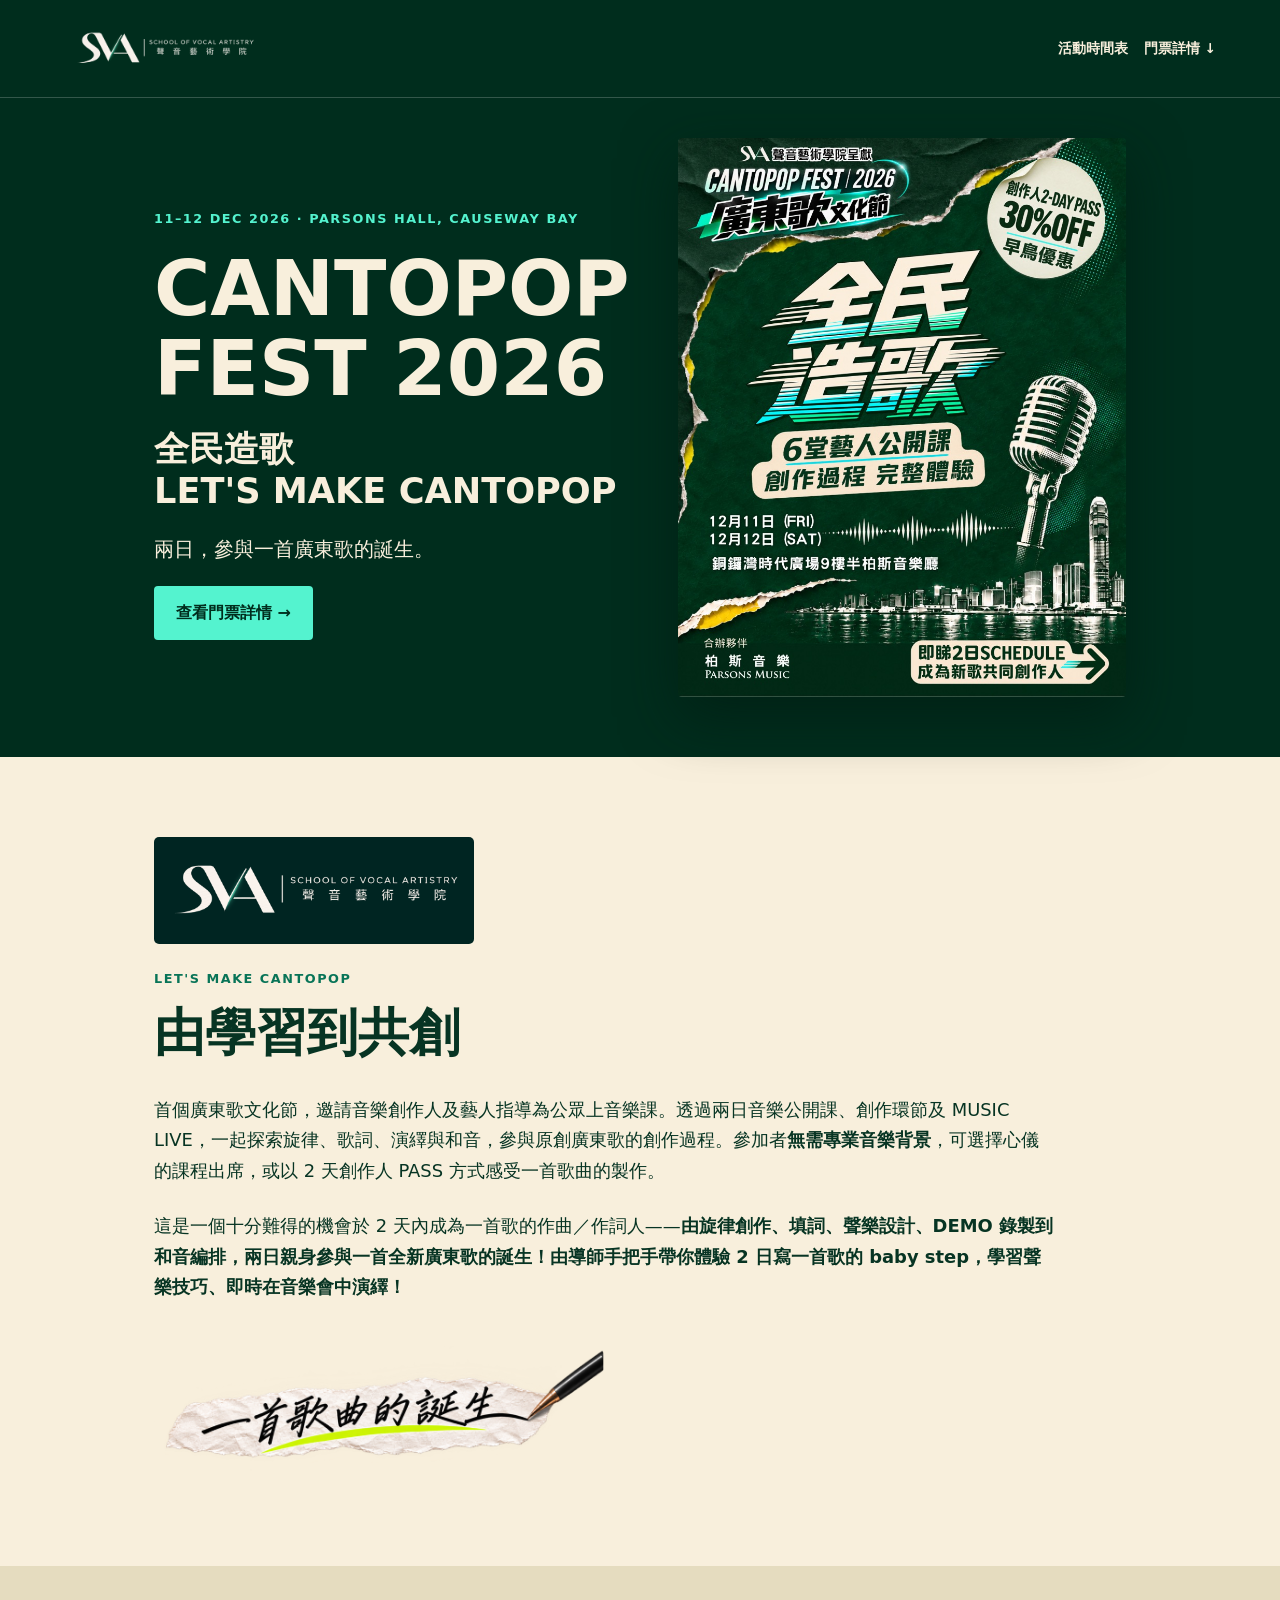
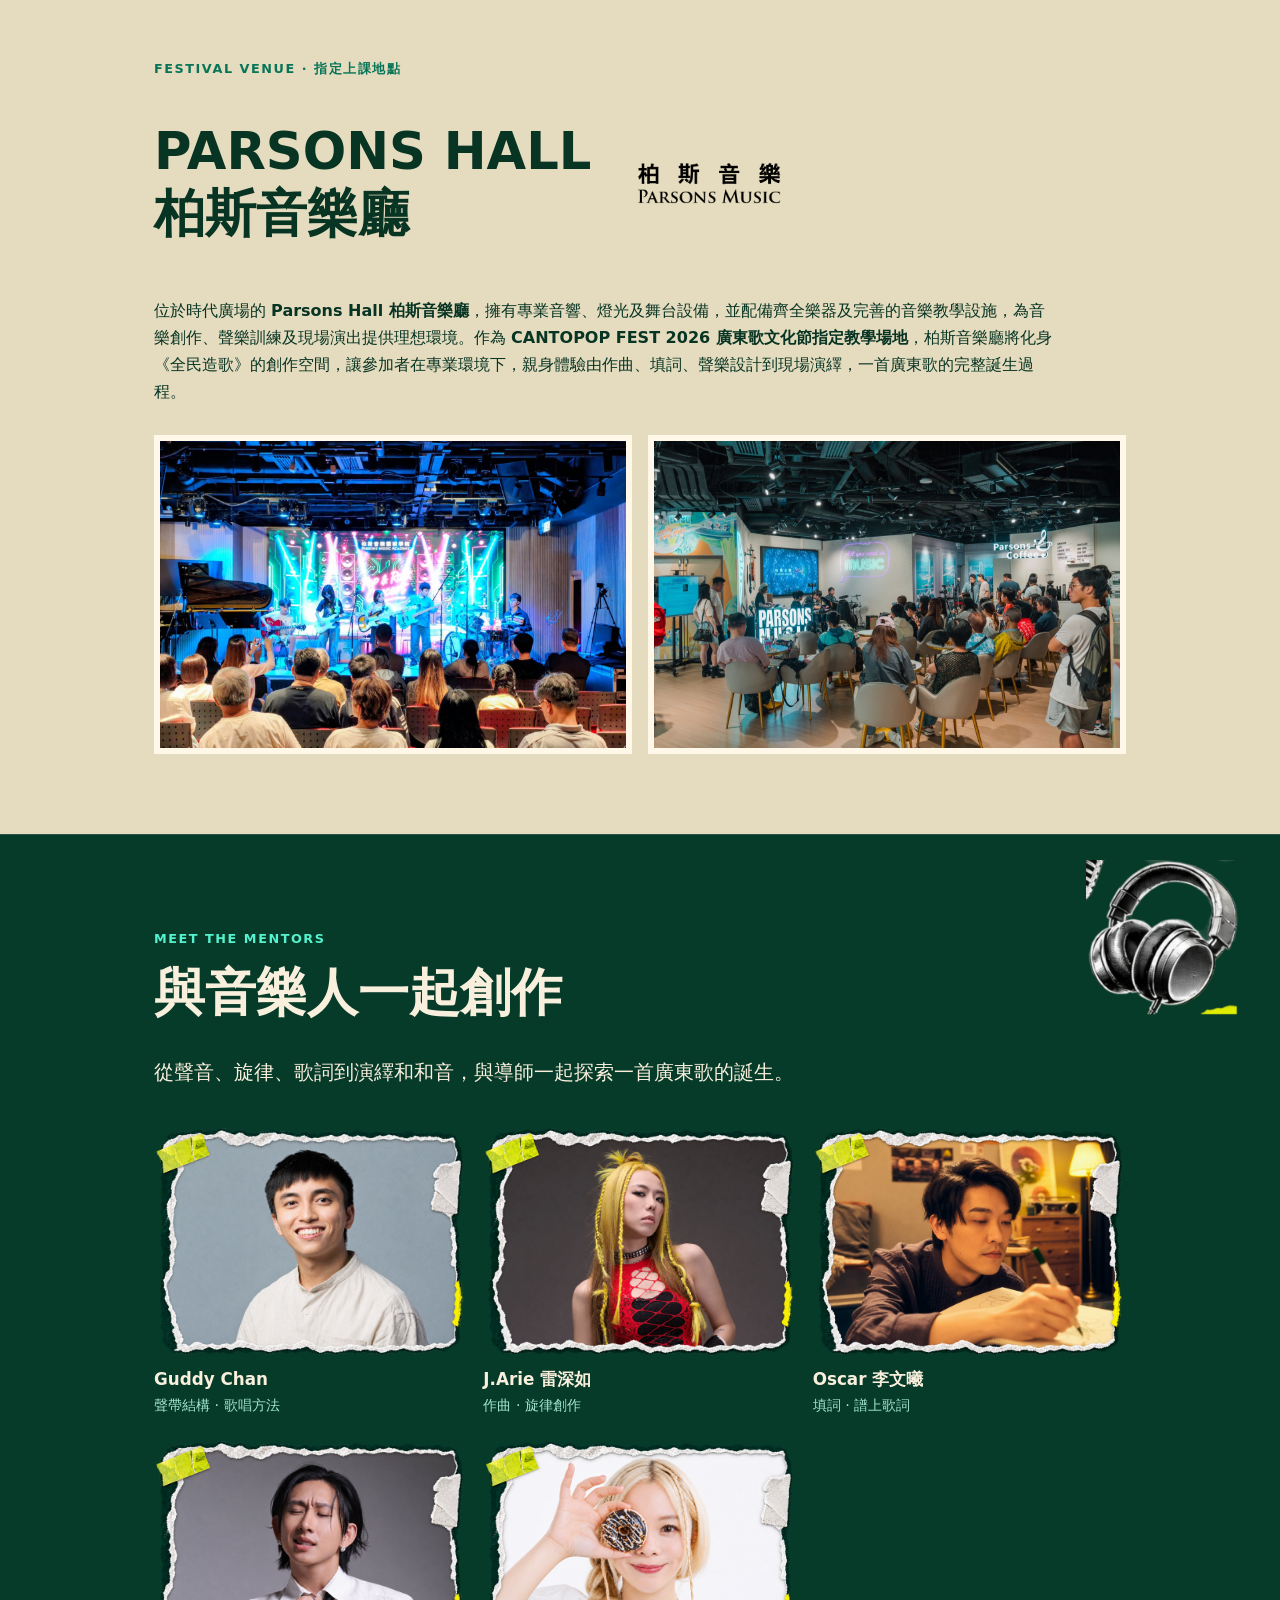
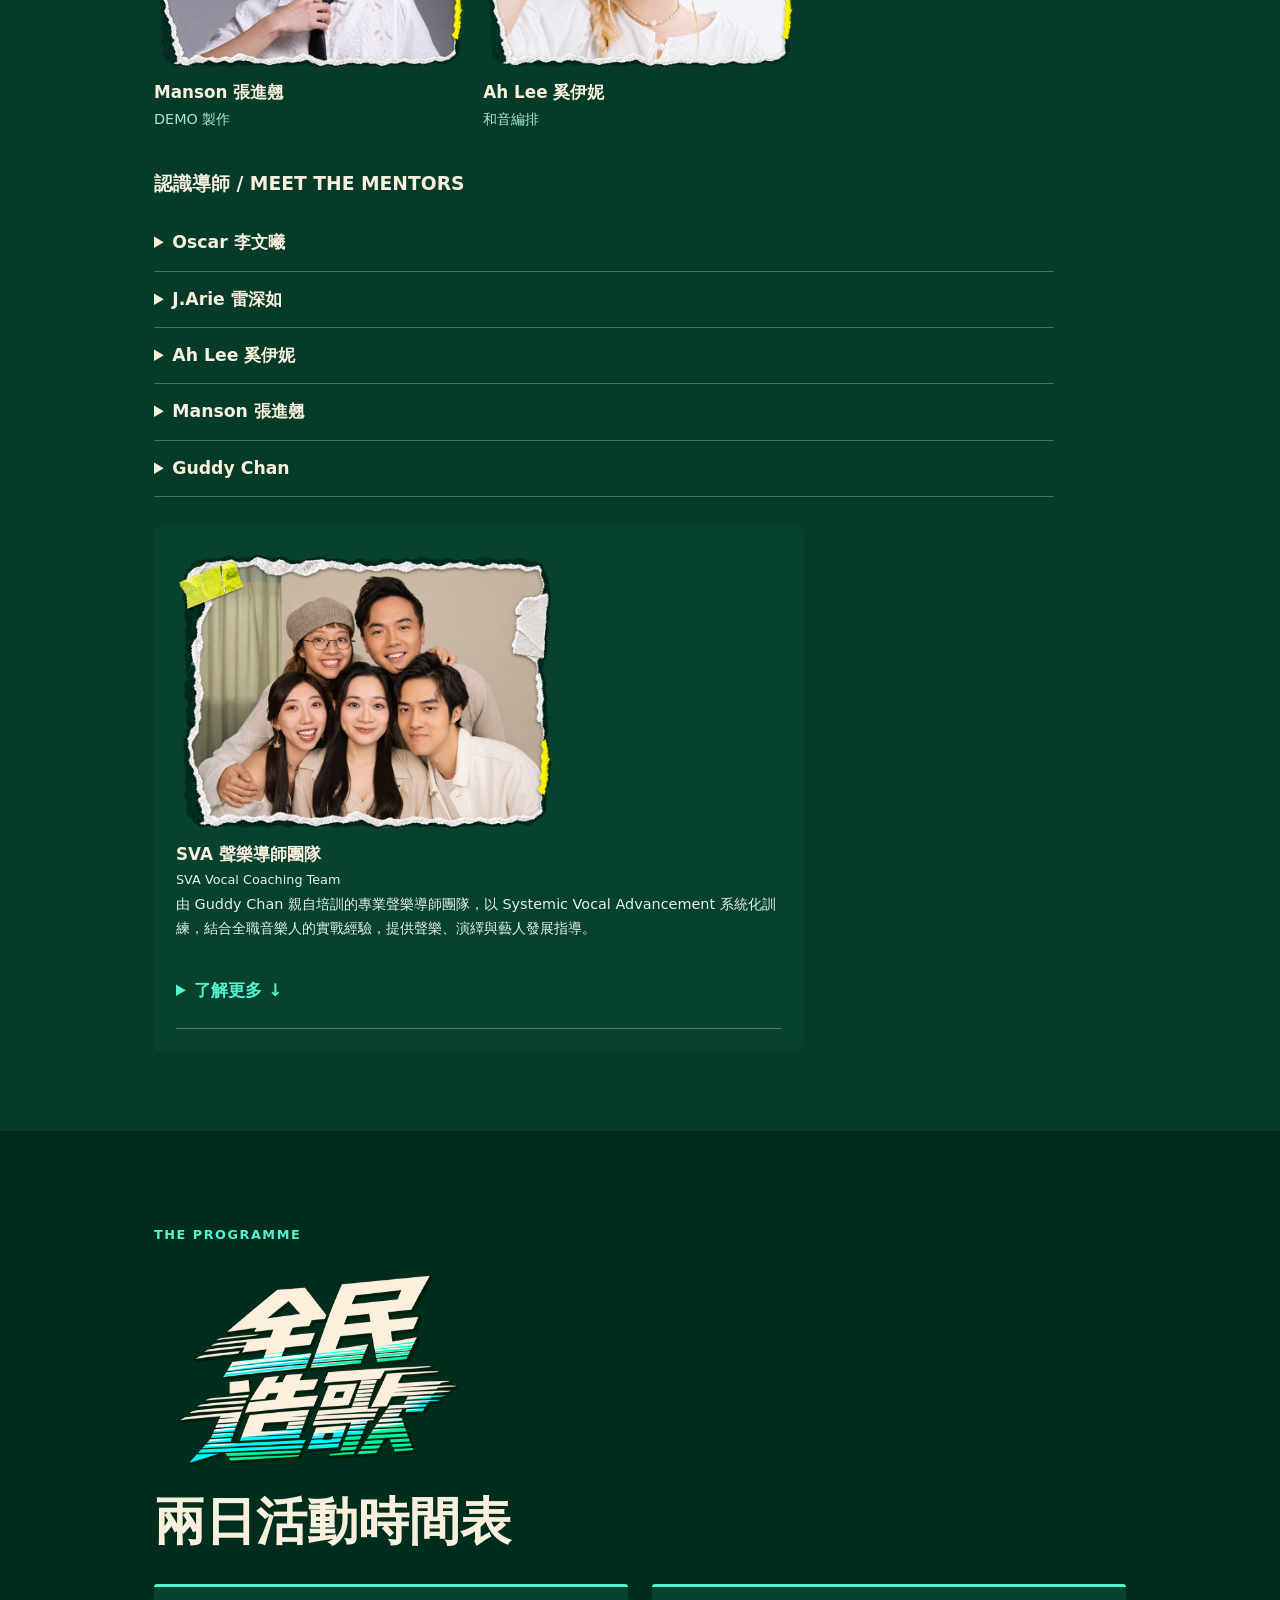
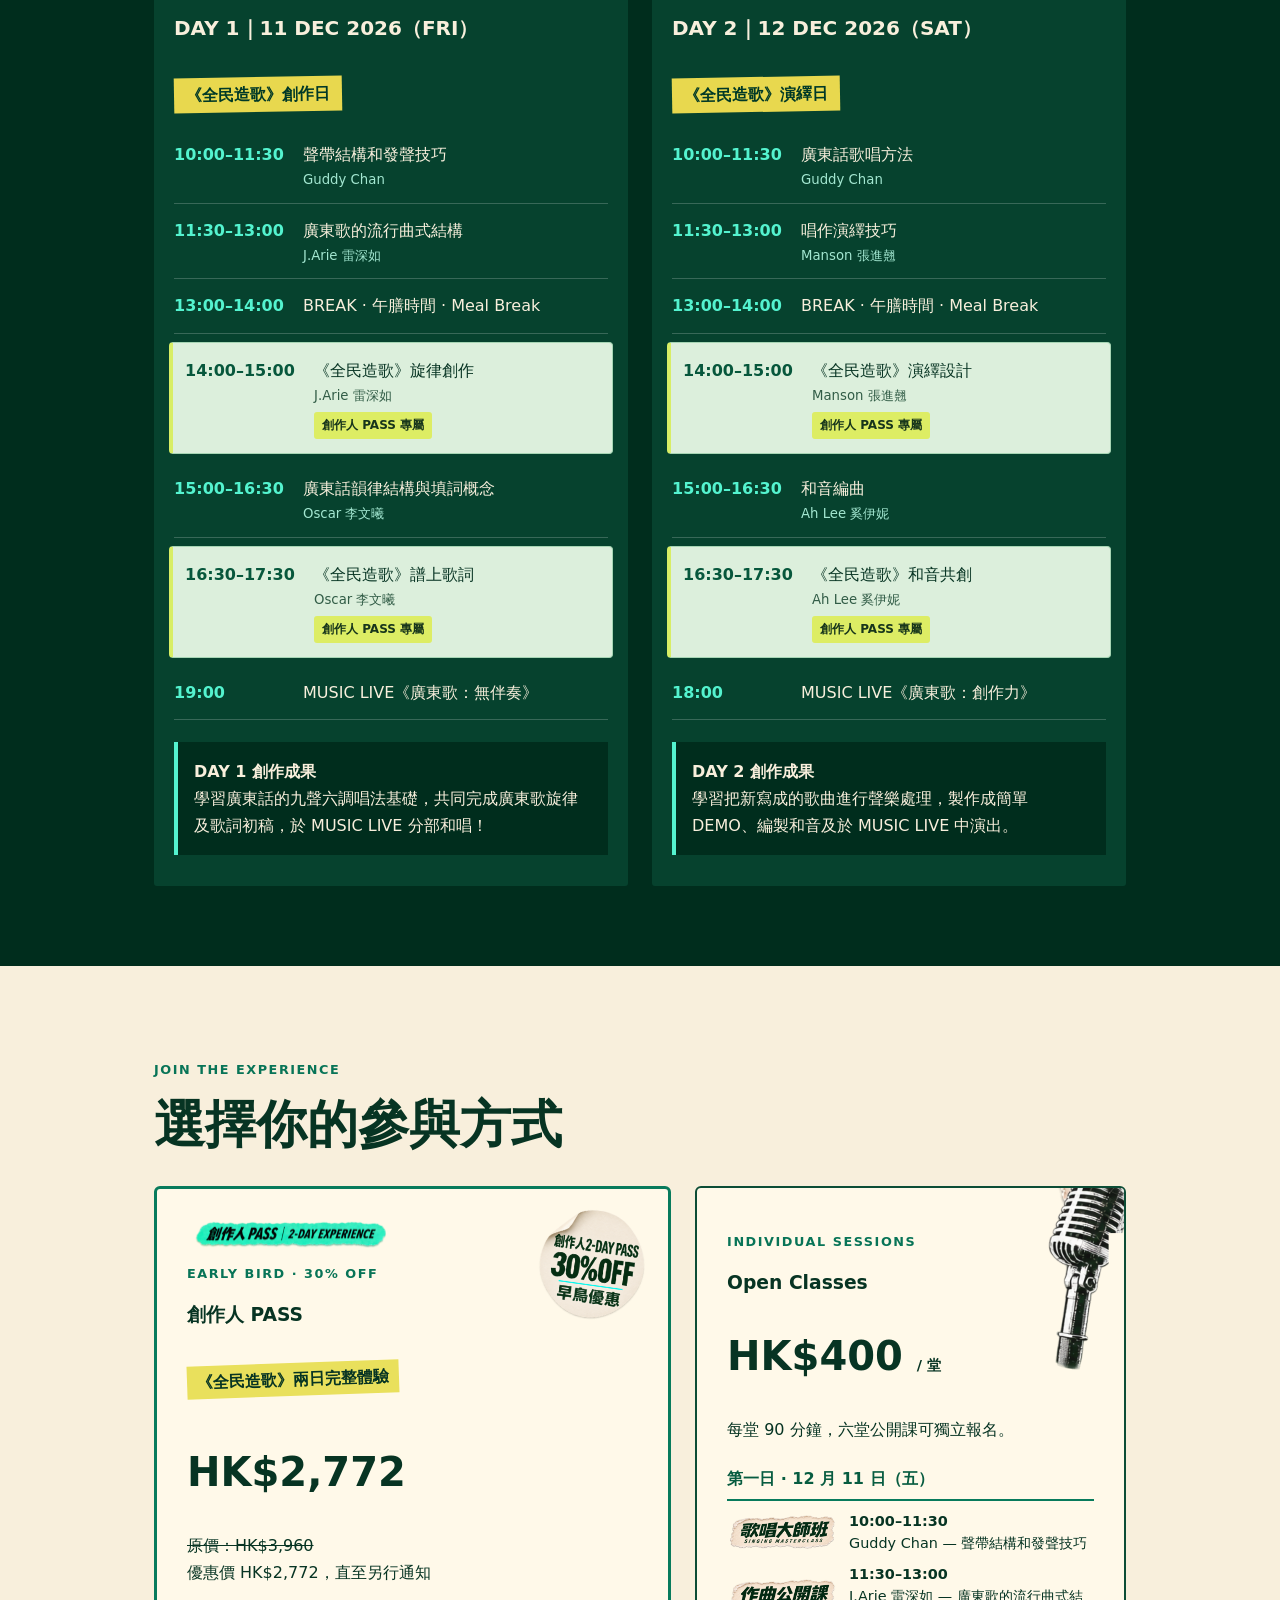
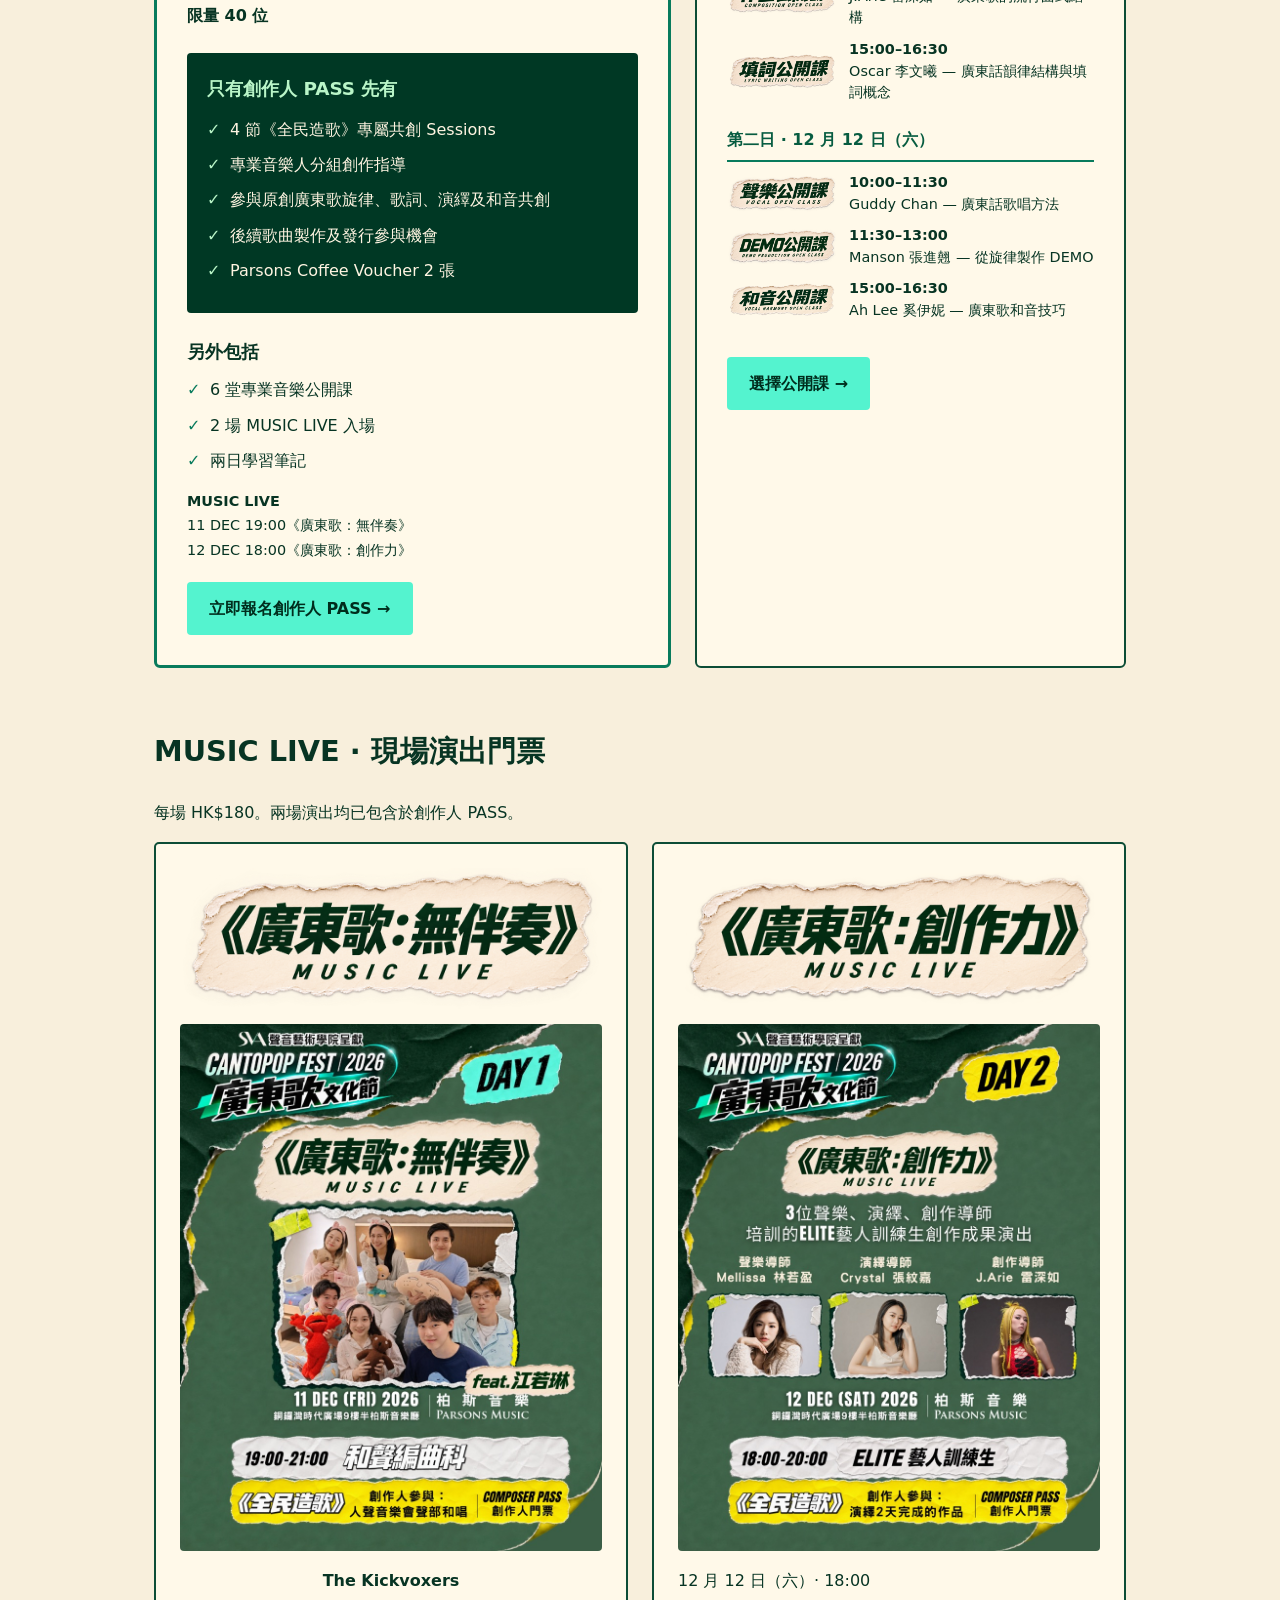
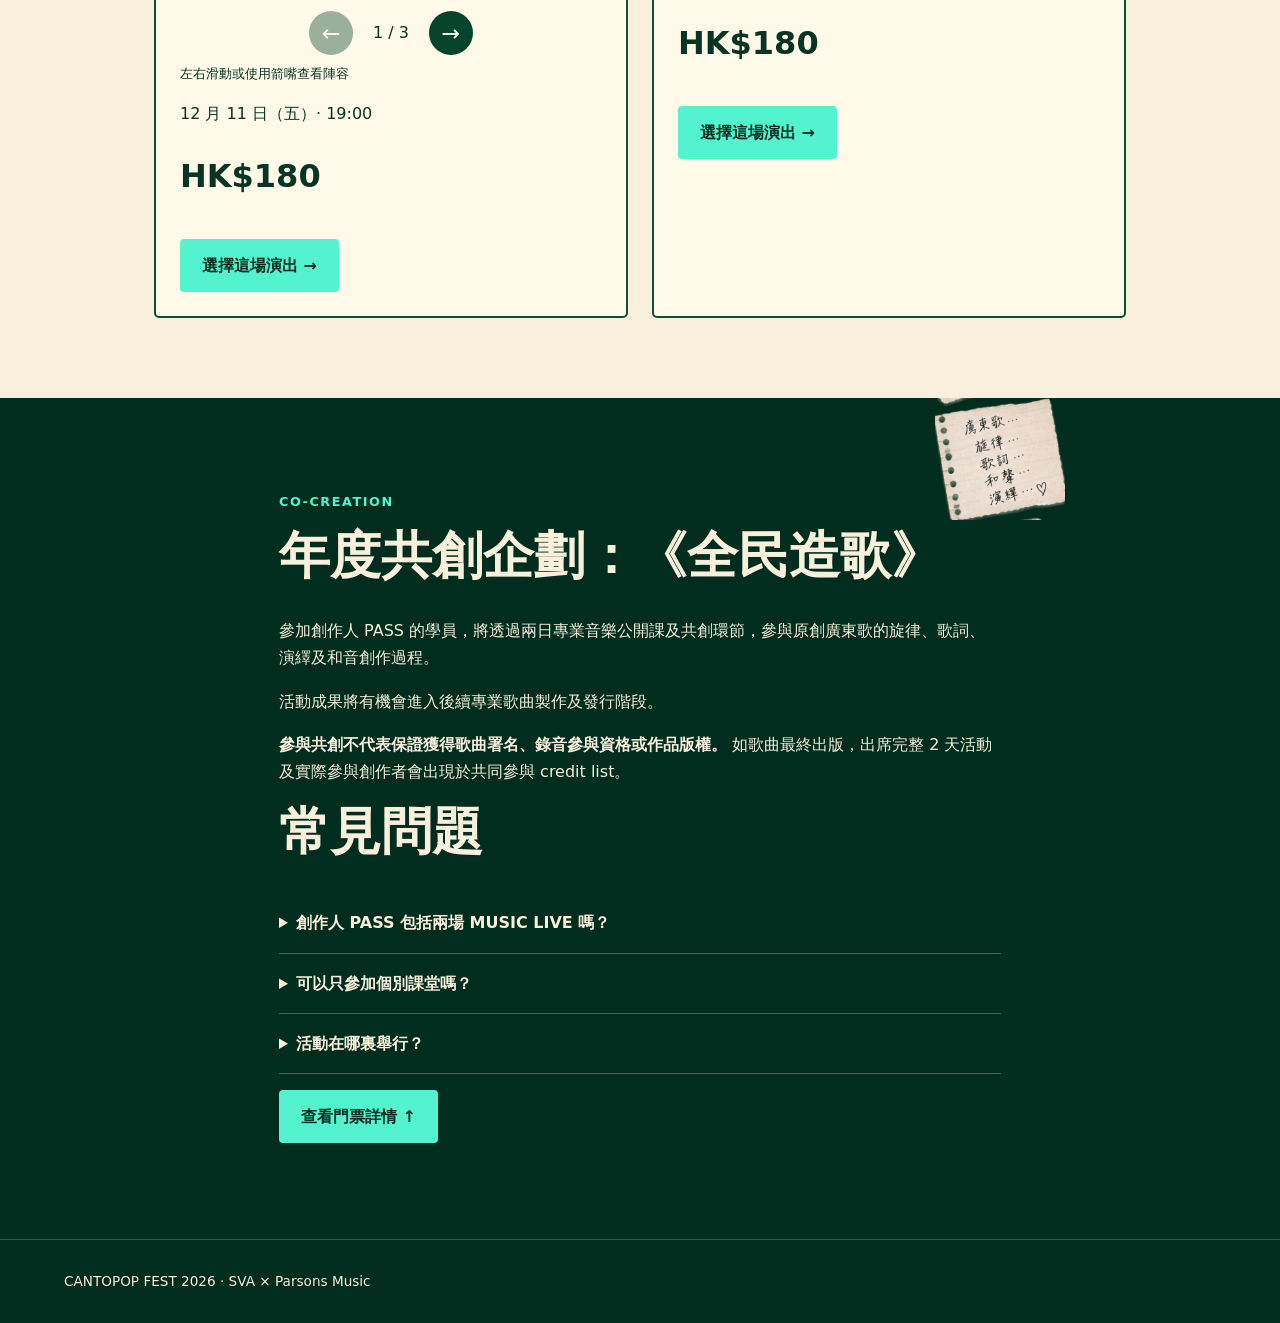
==== commit 6ab3f186: "Add files via upload" ====
--- a/festival/index.html
+++ b/festival/index.html
@@ -1,4 +1,4 @@
-<!doctype html><html lang="zh-Hant"><head><meta charset="utf-8"><meta name="viewport" content="width=device-width,initial-scale=1"><meta name="description" content="CANTOPOP FEST 2026 全民造歌，兩日參與廣東歌創作。"><title>CANTOPOP FEST 2026 · 全民造歌</title><style>
+<!doctype html><html lang="zh-Hant"><head><meta charset="utf-8"><meta name="viewport" content="width=device-width,initial-scale=1,viewport-fit=cover"><meta name="description" content="CANTOPOP FEST 2026 全民造歌，兩日參與廣東歌創作。"><title>CANTOPOP FEST 2026 · 全民造歌</title><style>
 :root{color-scheme:dark;--green:#002d1d;--cream:#f8efdc;--mint:#54f3cf;--yellow:#f2d948}*{box-sizing:border-box}html{scroll-behavior:smooth}body{margin:0;background:#002d1d;color:var(--cream);font-family:system-ui,-apple-system,'Noto Sans TC',sans-serif;line-height:1.7}a{color:inherit}header{padding:15px 5%;display:flex;justify-content:space-between;align-items:center;gap:1rem;border-bottom:1px solid #ffffff33;font-weight:800}header a{text-decoration:none}nav{display:flex;gap:1rem;font-size:.85rem}main{overflow:hidden}.wrap{max-width:1100px;margin:auto;padding:80px 5%}.hero{display:grid;grid-template-columns:1fr 1fr;gap:5%;align-items:center;padding-top:40px;padding-bottom:60px}.hero img{width:100%;height:auto;display:block;border-radius:4px}.eyebrow{color:var(--mint);font-weight:800;letter-spacing:.12em;font-size:.8rem}.hero h1{font-size:clamp(2.6rem,6vw,5.3rem);line-height:1.04;margin:.25em 0}.hero h2{font-size:clamp(1.4rem,3vw,2.2rem);margin:.5em 0}.button{display:inline-block;background:var(--mint);color:#002d1d;padding:13px 22px;border-radius:4px;font-weight:800;text-decoration:none}.section-light{background:var(--cream);color:#073423}.section-light .eyebrow{color:#087457}h2{line-height:1.2;font-size:clamp(2rem,4vw,3.3rem);margin:.2em 0 .6em}h3{line-height:1.3}.intro{font-size:1.25rem;max-width:800px}.schedule{display:grid;grid-template-columns:1fr 1fr;gap:24px}.day{border-top:3px solid var(--mint)}.row{display:grid;grid-template-columns:115px 1fr;gap:14px;padding:13px 0;border-bottom:1px solid #ffffff33}.row time{color:var(--mint);font-weight:700}.tag{font-size:.72rem;color:#002d1d;background:var(--yellow);padding:2px 5px;border-radius:3px;white-space:nowrap}.tickets{display:grid;grid-template-columns:1.2fr 1fr;gap:24px}.card{padding:30px;border:2px solid #0c4d36;border-radius:6px}.price{font-size:2.5rem;font-weight:900;line-height:1}.small{font-size:.9rem}.notice{font-weight:700;background:#d9e9d6;padding:12px;color:#173a28}.terms{max-width:850px}.faq details{border-bottom:1px solid #ffffff44;padding:16px 0}.faq summary{font-weight:700;cursor:pointer}footer{padding:30px 5%;border-top:1px solid #ffffff33;font-size:.85rem}@media(max-width:700px){nav a:first-child{display:none}.hero,.schedule,.tickets{grid-template-columns:1fr}.hero{padding-top:24px}.hero img{max-width:460px;margin:auto}.hero-copy{order:2}.wrap{padding-top:55px;padding-bottom:55px}.row{grid-template-columns:100px 1fr}}
 [hidden]{display:none!important}fieldset{border:1px solid #777;padding:18px}#order-form label{display:block;margin:10px 0}#order-form input:not([type=checkbox]){display:block;width:100%;padding:12px;border:1px solid #50705c;border-radius:4px;background:white;color:#10271a;font:inherit}button{border:0;cursor:pointer;font:inherit}button:disabled{opacity:.6}
 .mentors-section{background:#063a29;border-top:1px solid #ffffff22}.mentor-grid{display:grid;grid-template-columns:repeat(5,minmax(0,1fr));gap:16px;margin-top:35px}.mentor{min-width:0}.mentor img{display:block;width:100%;height:auto}.mentor h3{font-size:1.05rem;margin:10px 0 0}.mentor p{color:#a3e7d1;font-size:.9rem;margin:3px 0}.waveform{display:block;width:min(360px,70%);height:auto;margin:30px 0 0}.programme{position:relative}.day{padding:8px 20px 15px;background:#06422e;border-radius:3px}.day h3{font-size:1.25rem}.card{position:relative;overflow:hidden;background:#fff9e9}.card-art{position:absolute;right:-10px;top:-10px;width:105px;height:auto;opacity:.94;pointer-events:none}.card h3,.card .eyebrow,.card .price{position:relative}.card .eyebrow{padding-right:75px}.pass-card{border:3px solid #087b5c}.class-card .card-art{width:90px}.hero img{box-shadow:0 20px 55px #001c12aa}.button:hover{filter:brightness(1.07)}@media(max-width:700px){.mentor-grid{grid-template-columns:repeat(2,minmax(0,1fr));gap:20px 12px}.mentor h3{font-size:1rem}.day{padding:6px 15px 12px}.card-art{width:80px}.class-card .card-art{width:70px}}
@@ -8,4 +8,14 @@
 .venue-heading{display:flex;align-items:center;gap:28px;margin-bottom:24px}.venue-heading h2{margin:0}.venue-heading .parsons-logo{width:min(180px,28%);margin:0}.day-theme{display:inline-block;background:#e8d84e;color:#003927;padding:4px 12px;font-weight:800;transform:rotate(-1deg)}.outcome{margin-top:22px;padding:16px;border-left:4px solid #54f3cf;background:#002d1d}.discount-sticker{position:absolute;width:125px;right:12px;top:12px;transform:rotate(8deg)}.pass-heading{width:min(200px,46%);height:auto;display:block;margin:0 0 12px}.pass-name{display:inline-block;background:#e9e05c;padding:3px 10px;font-weight:900;transform:rotate(-2deg)}.pass-card>h3,.pass-card>.eyebrow,.pass-card>.price{padding-right:115px}.class-list{margin:20px 0}.class-list h4{color:#075c40;margin:22px 0 10px;border-bottom:2px solid #087b5c;padding-bottom:7px}.class-item{display:grid;grid-template-columns:110px 1fr;gap:12px;align-items:center;margin:10px 0}.class-item img{display:block;width:100%;height:auto}.class-item p{margin:0;font-size:.9rem;line-height:1.5}.poster-track{display:flex;overflow-x:auto;scroll-snap-type:x mandatory;scroll-behavior:smooth}.poster-track img{flex:0 0 100%;width:100%;scroll-snap-align:start}.slider-nav{display:flex;gap:10px;margin-top:12px}.slider-nav a{display:inline-block;padding:8px 12px;color:#fff;background:#06442e;text-decoration:none;border-radius:4px;font-weight:700}.slider-hint{font-size:.8rem;margin:8px 0 0}.mentors-section{background-image:url('assets/deco-headphones.png');background-repeat:no-repeat;background-size:160px;background-position:right 3% top 25px}.terms{background-image:url('assets/deco-lyrics.png');background-repeat:no-repeat;background-size:130px;background-position:right top}@media(max-width:700px){.venue-heading{gap:15px}.venue-heading h2{font-size:1.9rem}.venue-heading .parsons-logo{width:34%}.discount-sticker{width:100px}.pass-card>h3,.pass-card>.eyebrow,.pass-card>.price{padding-right:95px}.class-item{grid-template-columns:90px 1fr}.mentors-section{background-size:90px}.terms{background-size:80px}}
 .song-birth{display:block;width:min(460px,90%);height:auto;margin-top:30px}.mentor-bios{margin-top:38px;max-width:900px}.mentor-bios details{border-bottom:1px solid #ffffff45;padding:13px 0}.mentor-bios summary{cursor:pointer;font-weight:800;font-size:1.08rem}.mentor-bios p{color:#e5f0e8;line-height:1.8}.poster-track .poster-slide{flex:0 0 100%;width:100%;scroll-snap-align:start}.poster-slide p{text-align:center;font-weight:800;color:#073423}.elan-slide img{background:#063a29;aspect-ratio:4/5;object-fit:contain}.slider-controls{display:flex;justify-content:center;align-items:center;gap:20px}.slider-controls button{background:#06442e;color:white;border:0;border-radius:50%;width:44px;height:44px;font-size:1.4rem;cursor:pointer}.slider-controls button:disabled{opacity:.4;cursor:default}.header-sva{display:block;width:200px;max-width:44%;line-height:0}.header-sva img{display:block;width:100%;height:auto}.header-sva:focus-visible{outline:3px solid #54f3cf}@media(max-width:700px){.header-sva{width:165px}}
 #order-form label.ticket-option{display:flex;align-items:flex-start;gap:10px;margin:0;padding:14px 0;border-bottom:1px solid #c5d2c7}#order-form .ticket-option input[type=checkbox]{flex:0 0 auto;width:18px;height:18px;margin:4px 0 0;accent-color:#087b5c}#order-form .ticket-option>span{min-width:0}#order-form .option-date,#order-form .option-name{display:block}#order-form .option-date{font-size:.9rem;color:#075c40;margin-bottom:3px}#order-form .option-name{line-height:1.6}#order-form .ticket-option:last-child{border-bottom:0}
-.schedule-teacher{display:block;color:#a3e7d1;font-size:.83rem;line-height:1.4;margin-top:3px}.mentor-grid{grid-template-columns:repeat(3,minmax(0,1fr))}.mentor-team details{margin-top:12px;font-size:.9rem}.mentor-team summary{cursor:pointer;color:#54f3cf;font-weight:700}.mentor-team .team-en{font-size:.8rem}.mentor-team p{line-height:1.65}.same-participant{display:flex!important;align-items:center;gap:8px}.participant-name-row{margin:12px 0;padding-left:12px;border-left:3px solid #087b5c}.participant-name-row small{display:block;color:#436150}.payment-copy{display:flex;flex-wrap:wrap;gap:8px;margin:12px 0}.payment-copy button{padding:8px 12px;background:#e4eddf;color:#073423;border-radius:4px}.festival-sticky-cta{display:none}@media(max-width:700px){.mentor-grid{grid-template-columns:repeat(2,minmax(0,1fr))}.mentor-team{grid-column:1/-1}.mentor-team>img{max-width:480px}.festival-sticky-cta{display:block;position:fixed;bottom:0;left:0;right:0;z-index:20;text-align:center;background:#54f3cf;color:#002d1d;padding:12px 16px calc(12px + env(safe-area-inset-bottom));font-weight:800;text-decoration:none;box-shadow:0 -3px 15px #001c1244}body{padding-bottom:calc(60px + env(safe-area-inset-bottom))}}</style></head><body><header><a class="header-sva" href="https://hksva.com/" aria-label="返回 SVA 聲音藝術學院首頁"><img src="assets/sva-header-h04.png" width="1000" height="333" alt="SVA 聲音藝術學院"></a><nav><a href="#schedule">活動時間表</a><a href="#tickets">門票詳情 ↓</a></nav></header><main id="top"><section class="wrap hero"><div class="hero-copy"><p class="eyebrow">11–12 DEC 2026 · PARSONS HALL, CAUSEWAY BAY</p><h1>CANTOPOP<br>FEST 2026</h1><h2>全民造歌<br>LET'S MAKE CANTOPOP</h2><p class="intro">兩日，參與一首廣東歌的誕生。</p><a class="button" href="#tickets">查看門票詳情 →</a></div><img src="assets/hero.jpg" width="1080" height="1350" alt="CANTOPOP FEST 2026 全民造歌活動海報"></section><section class="section-light about"><div class="wrap"><img class="sva-brand" src="assets/sva-logo.png" alt="SVA 聲音藝術學院" loading="lazy"><p class="eyebrow">LET'S MAKE CANTOPOP</p><h2>由學習到共創</h2><div class="about-copy"><p>首個廣東歌文化節，邀請音樂創作人及藝人指導為公眾上音樂課。透過兩日音樂公開課、創作環節及 MUSIC LIVE，一起探索旋律、歌詞、演繹與和音，參與原創廣東歌的創作過程。參加者<strong>無需專業音樂背景</strong>，可選擇心儀的課程出席，或以 2 天創作人 PASS 方式感受一首歌曲的製作。</p><p>這是一個十分難得的機會於 2 天內成為一首歌的作曲／作詞人——<strong>由旋律創作、填詞、聲樂設計、DEMO 錄製到和音編排，兩日親身參與一首全新廣東歌的誕生！由導師手把手帶你體驗 2 日寫一首歌的 baby step，學習聲樂技巧、即時在音樂會中演繹！</strong></p></div><img class="song-birth" src="assets/song-birth.png" alt="一首歌曲的誕生" loading="lazy"></div></section><section class="venue"><div class="wrap"><div class="venue-intro"><p class="eyebrow">FESTIVAL VENUE · 指定上課地點</p><div class="venue-heading"><h2>PARSONS HALL<br>柏斯音樂廳</h2><img class="parsons-logo" src="assets/parsons-logo.png" alt="Parsons Music 柏斯音樂" loading="lazy"></div><p>位於時代廣場的 <strong>Parsons Hall 柏斯音樂廳</strong>，擁有專業音響、燈光及舞台設備，並配備齊全樂器及完善的音樂教學設施，為音樂創作、聲樂訓練及現場演出提供理想環境。作為 <strong>CANTOPOP FEST 2026 廣東歌文化節指定教學場地</strong>，柏斯音樂廳將化身《全民造歌》的創作空間，讓參加者在專業環境下，親身體驗由作曲、填詞、聲樂設計到現場演繹，一首廣東歌的完整誕生過程。</p></div><div class="venue-images"><img src="assets/parsons-hall.jpg" alt="柏斯音樂廳的舞台及觀眾席" loading="lazy"><img src="assets/parsons-space.jpg" alt="柏斯音樂活動空間" loading="lazy"></div></div></section><section class="mentors-section" id="mentors"><div class="wrap"><p class="eyebrow">MEET THE MENTORS</p><h2>與音樂人一起創作</h2><p class="intro">從聲音、旋律、歌詞到演繹和和音，與導師一起探索一首廣東歌的誕生。</p><div class="mentor-grid"><article class="mentor"><img src="assets/Guddy.png" alt="Guddy Chan" loading="lazy"><h3>Guddy Chan</h3><p>歌唱 · 聲樂科學</p></article><article class="mentor"><img src="assets/02_J-Arie.png" alt="J.Arie 雷深如" loading="lazy"><h3>J.Arie 雷深如</h3><p>作曲 · 旋律創作</p></article><article class="mentor"><img src="assets/Oscar.png" alt="Oscar 李文曦" loading="lazy"><h3>Oscar 李文曦</h3><p>填詞 · 譜上歌詞</p></article><article class="mentor"><img src="assets/Manson.png" alt="Manson 張進翹" loading="lazy"><h3>Manson 張進翹</h3><p>DEMO 製作</p></article><article class="mentor"><img src="assets/Ah-Lee.png" alt="Ah Lee 奚伊妮" loading="lazy"><h3>Ah Lee 奚伊妮</h3><p>和音編排</p></article><article class="mentor mentor-team"><img src="assets/sva-coaching-team.png" width="900" height="675" alt="SVA 聲樂導師團隊合照" loading="lazy"><h3>SVA 聲樂導師團隊</h3><p class="team-en">SVA Vocal Coaching Team</p><p>由 Guddy Chan 親自培訓的專業聲樂導師團隊，以 Systemic Vocal Advancement 系統化訓練，結合全職音樂人的實戰經驗，提供聲樂、演繹與藝人發展指導。</p><details><summary>了解更多</summary><p>SVA 聲樂導師團隊由 Guddy Chan 親自培訓多年，團隊成員均為全職音樂人，包括音樂監製、職業歌手、藝人及演繹指導，結合專業音樂實踐與聲樂教學經驗，為學員提供更全面的學習與指導。</p><p>以 <strong>Systemic Vocal Advancement「系統聲樂發展」</strong> 為教學核心，SVA 重視歌唱所需的聲音協調與肌肉運用，透過系統化的常規練聲 <strong>Voice Building Routine</strong>，協助學員持續建立穩定、靈活而具延展性的聲音。</p><p>團隊提供 <strong>1 對 1 聲樂指導、藝人訓練及恆常小組課程</strong>。Vocal Building 練聲團隊具備 Rockschool Vocal Grade 8 及專業聲樂教學資格，為不同程度的學員提供音感訓練與聲樂基礎培訓。</p></details></article></div><div class="mentor-bios"><h3>認識導師</h3><details><summary>Oscar 李文曦</summary><p>現為商業電台叱咤903DJ，亦為本地填詞人、音樂錄像導演及演唱會創意策劃。出版著作有長篇小說《壽願僧》、散文集《一起一個人》、《日常風物詩》、《想像記憶集合體》、短篇故事集《虛構夜誌》、《山海之間》。填詞作品約三百首，其中本地流行榜冠軍歌包括Mirror《Reflection》、陳奕迅《致明日的舞》、陳健安《戀愛腦之死》、陳卓賢《留一天與你喘息》、林家謙《喃嘸師感官漫遊》、陳慧琳《鳴謝你而不想說後悔》、Collar《Riding High》、鄭秀文《致我們的夢想》、炎明熹《風旅》等等。</p></details><details><summary>J.Arie 雷深如</summary><p>香港唱作女歌手及創作導師，作曲作品 Kiri.T《至少做一件離譜的事》獲得CASH 金帆獎《最佳旋律》。近年參與作曲及製作的部分包括Jeremy 李駿傑《I Played Me Like a Fool》、Stephy鄧麗欣《已經離我太遠》、Lolly Talk《一把火》、炎明熹《Little Magic》、黃淑蔓《Dream my dreams》，容祖兒《但你要甜》、Kiri.T《哀傷和愛上算不算同音字》、炎明熹《Only for me》、鄭欣宜《豐乳肥臀》等等。</p></details><details><summary>Ah Lee 奚伊妮</summary><p>香港作曲人、唱作歌手、音樂製作人、人聲音樂創作者。2024年入選馮穎琪及周耀輝策劃的《埋班作樂III》，擔任作曲人，在監製王雙駿帶領下創作《地縛靈》（王嘉儀主唱），最終奪得「最佳旋律」「最佳編曲」及「最佳歌曲」三個獎項。作曲及監製作品包括尹嘉裕《Situationship》、胡定欣《未知也好》。個人單曲包括《我行》、《黑太陽》、《赤裏海》，以破格的「失序多重人聲」風格廣獲音樂人、製作人及電台DJ推介。</p><p>活躍和音編製及無伴奏演出，包括為電影《哪一天我們會飛》主題曲《差一點我們會飛》、電影《媽媽的神奇小子》主題曲《神奇之路》、第38屆香港電影金像獎頒獎典禮「致敬環節」歌曲《可一可再》作無伴奏編曲及演繹。2024隨音樂組合VOB遠赴莫斯科參加Moscow A Cappella Festival 2024，完成14場演出並於音樂節大賽中榮獲亞軍。</p></details><details><summary>Manson 張進翹</summary><p>2021年因參加節目《全民造星3》廣為人熟悉，出道作《今天我不想做嘢》道出城市人的心聲，同年獲得新城勁爆頒獎禮「勁爆獨立音樂人獎」。2023年推出首張全英文個人概念EP【liFe iS...】，當中一首富英倫搖滾味道的歌曲「QUEST?ONS」獲得商業二台「903豁達推介 No.1」。</p><p>今年推出單曲《夢旅途之歌》、《Soul Beautiful》、《累極才是正常》等，延續遼闊的詞曲創作之路。</p></details><details><summary>Guddy Chan</summary><p>畢業於香港中文大學音樂系，於美國跟隨荷里活頂尖流行聲樂導師 Brett Manning（曾指導 Taylor Swift、Miley Cyrus 及 Jimmy Gnecco）深造及親自頒發認證，成為「Singing Success」認可聲樂教練。先後跟隨國際大師 Ron Anderson（P!nk 及 Alicia Keys 的導師）和 Gary Catona（Whitney Houston 及 Stevie Wonder 的導師）研習，掌握了如何建立歌手聲音、以及運用身體協調來達致高效發聲的專業技術。</p><p>融合 Classical Music background 及荷里活頂級聲樂技巧帶到現時當代香港流行樂壇，Guddy 是備受追捧的「明星級」聲樂教練，目前指導歌手包括陳柏宇、衛蘭、鄭秀文、MC 張天賦、Gareth.T、林奕匡、陳健安、馮允謙、劉浩龍、連詩雅、Rubberband主音6號、MIRROR 成員Jeremy、Anson Lo、洪卓立、方皓玟、小肥、胡定欣等超過50位歌手。除了技巧提升，Guddy亦擅長協助歌手修復各類聲帶問題，如聲帶結節、痙攣性失音症及聲帶萎縮等。</p></details></div></div></section><section class="wrap programme" id="schedule"><p class="eyebrow">THE PROGRAMME</p><img class="schedule-logo" src="assets/make-cantopop-logo.png" alt="全民造歌" loading="lazy"><h2>兩日活動時間表</h2><div class="schedule"><div class="day"><h3>DAY 1｜11 DEC 2026（FRI）</h3><p class="day-theme">《全民造歌》創作日</p><div class="row"><time>10:00–11:30</time><span>聲樂技巧（聲帶結構） <span class="tag">PASS 專屬</span><small class="schedule-teacher">Guddy Chan</small></span></div><div class="row"><time>11:30–13:00</time><span>廣東歌的流行曲式結構<small class="schedule-teacher">J.Arie 雷深如</small></span></div><div class="row"><time>13:00–14:00</time><span>BREAK · 午膳時間 · Meal Break</span></div><div class="row"><time>14:00–15:00</time><span>《全民造歌》旋律創作<small class="schedule-teacher">J.Arie 雷深如</small></span></div><div class="row"><time>15:00–16:30</time><span>廣東話韻律結構與填詞概念 <span class="tag">PASS 專屬</span><small class="schedule-teacher">Oscar 李文曦</small></span></div><div class="row"><time>16:30–17:30</time><span>《全民造歌》譜上歌詞<small class="schedule-teacher">Oscar 李文曦</small></span></div><div class="row"><time>19:00</time><span>MUSIC LIVE《廣東歌：無伴奏》</span></div><p class="outcome"><strong>DAY 1 創作成果</strong><br>學習廣東話的九聲六調唱法基礎，共同完成廣東歌旋律及歌詞初稿，於 MUSIC LIVE 分部和唱！</p></div><div class="day"><h3>DAY 2｜12 DEC 2026（SAT）</h3><p class="day-theme">《全民造歌》演繹日</p><div class="row"><time>10:00–11:30</time><span>聲音科學 <span class="tag">PASS 專屬</span><small class="schedule-teacher">Guddy Chan</small></span></div><div class="row"><time>11:30–13:00</time><span>唱作演繹技巧<small class="schedule-teacher">Manson 張進翹</small></span></div><div class="row"><time>13:00–14:00</time><span>BREAK · 午膳時間 · Meal Break</span></div><div class="row"><time>14:00–15:00</time><span>《全民造歌》演繹設計<small class="schedule-teacher">Manson 張進翹</small></span></div><div class="row"><time>15:00–16:30</time><span>和音編曲 <span class="tag">PASS 專屬</span><small class="schedule-teacher">Ah Lee 奚伊妮</small></span></div><div class="row"><time>16:30–17:30</time><span>《全民造歌》和音共創<small class="schedule-teacher">Ah Lee 奚伊妮</small></span></div><div class="row"><time>18:00</time><span>MUSIC LIVE《廣東歌：創作力》</span></div><p class="outcome"><strong>DAY 2 創作成果</strong><br>學習把新寫成的歌曲進行聲樂處理，製作成簡單 DEMO、編製和音及於 MUSIC LIVE 中演出。</p></div></div></section><section class="section-light" id="tickets"><div class="wrap"><p class="eyebrow">JOIN THE EXPERIENCE</p><h2>選擇你的參與方式</h2><div class="tickets"><article class="card pass-card"><img class="discount-sticker" src="assets/early-bird.png" alt="早鳥優惠七折" loading="lazy"><img class="pass-heading" src="assets/pass-heading.png" alt="" loading="lazy"><p class="eyebrow">EARLY BIRD · 30% OFF</p><h3>創作人 PASS</h3><p class="pass-name">《全民造歌》</p><p class="price">HK$2,772</p><p><s>原價 HK$3,960</s> · 早鳥優惠至 2026 年 11 月 30 日晚上 11:59（香港時間）</p><ul><li>6 堂 Open Classes</li><li>4 節 Creative Sessions</li><li>2 場 MUSIC LIVE 門票</li><li>學習筆記</li><li>小組創作指導及共創參與</li><li>獲邀參與後續歌曲製作及發行</li></ul><p class="small">額滿即止。</p><p class="notice sales-notice">報名即將開放</p></article><article class="card class-card"><img class="card-art" src="assets/15_Vintage_Microphone.png" alt="" loading="lazy"><p class="eyebrow">INDIVIDUAL SESSIONS</p><h3>Open Classes</h3><p class="price">HK$400 <span class="small">/ 堂</span></p><p>每堂 90 分鐘，六堂公開課可獨立報名。</p><div class="class-list"><h4>第一日 · 12 月 11 日（五）</h4><div class="class-item"><img src="assets/class-vocal.png" alt="" loading="lazy"><p><strong>10:00–11:30</strong><br>Guddy Chan — 聲樂技巧（聲帶結構）</p></div><div class="class-item"><img src="assets/class-songwriting.png" alt="" loading="lazy"><p><strong>11:30–13:00</strong><br>J.Arie 雷深如 — 廣東歌的流行曲式結構</p></div><div class="class-item"><img src="assets/class-lyrics.png" alt="" loading="lazy"><p><strong>15:00–16:30</strong><br>Oscar 李文曦 — 廣東話韻律結構與填詞概念</p></div><h4>第二日 · 12 月 12 日（六）</h4><div class="class-item"><img src="assets/class-science.png" alt="" loading="lazy"><p><strong>10:00–11:30</strong><br>Guddy Chan — 廣東話歌唱科學</p></div><div class="class-item"><img src="assets/class-demo.png" alt="" loading="lazy"><p><strong>11:30–13:00</strong><br>Manson 張進翹 — 從旋律製作 DEMO</p></div><div class="class-item"><img src="assets/class-harmony.png" alt="" loading="lazy"><p><strong>15:00–16:30</strong><br>Ah Lee 奚伊妮 — 廣東歌和音技巧</p></div></div><p class="notice sales-notice">報名即將開放</p></article></div><h3 class="live-heading">MUSIC LIVE · 現場演出門票</h3><p>每場 HK$180。兩場演出均已包含於創作人 PASS。</p><div class="live-grid"><article class="live-card"><img class="live-title" src="assets/live-title-1.png" alt="廣東歌：無伴奏 MUSIC LIVE" loading="lazy"><div class="poster-slider" aria-label="無伴奏演出陣容"><div class="poster-track" id="live-lineup" tabindex="0"><div class="poster-slide"><img class="live-poster" src="assets/live-1.jpg" alt="The Kickvoxers 無伴奏演出海報" loading="lazy"><p>The Kickvoxers</p></div><div class="poster-slide"><img class="live-poster" src="assets/live-focus.jpg" alt="FOCUS 無伴奏演出海報" loading="lazy"><p>FOCUS</p></div><div class="poster-slide elan-slide"><img class="live-poster" src="assets/elan-kong.png" alt="江若琳" loading="lazy"><p>江若琳</p></div></div><div class="slider-controls"><button type="button" id="lineup-prev" aria-label="上一位演出嘉賓">←</button><span id="lineup-status" aria-live="polite">1 / 3</span><button type="button" id="lineup-next" aria-label="下一位演出嘉賓">→</button></div><p class="slider-hint">左右滑動或使用箭嘴查看陣容</p></div><p>12 月 11 日（五）· 19:00</p><p class="price">HK$180</p><p class="notice sales-notice">報名即將開放</p></article><article class="live-card"><img class="live-title" src="assets/live-title-2.png" alt="廣東歌：創作力 MUSIC LIVE" loading="lazy"><img class="live-poster" src="assets/live-2.jpg" alt="廣東歌：創作力 MUSIC LIVE 海報" loading="lazy"><p>12 月 12 日（六）· 18:00</p><p class="price">HK$180</p><p class="notice sales-notice">報名即將開放</p></article></div><div id="order-box" hidden style="margin-top:40px;max-width:720px"><h3>報名申請</h3><p>每個已選項目各供一位參加者使用；可由同一購買人為不同參加者訂購。提交後為待確認狀態，付款須由 SVA 核實。</p><form id="order-form"><fieldset><legend>選擇門票</legend><label class="ticket-option"><input id="pass" type="checkbox"><span><strong class="option-date">12 月 11–12 日 · 兩日活動</strong><span class="option-name">創作人 PASS · HK$2,772</span></span></label><label class="ticket-option"><input class="class-choice" type="checkbox" value="D1_VOCAL"><span><strong class="option-date">12 月 11 日（五）10:00–11:30</strong><span class="option-name">Guddy Chan 聲樂技巧（聲帶結構）</span></span></label><label class="ticket-option"><input class="class-choice" type="checkbox" value="D1_SONGWRITING"><span><strong class="option-date">12 月 11 日（五）11:30–13:00</strong><span class="option-name">J.Arie 雷深如 廣東歌的流行曲式結構</span></span></label><label class="ticket-option"><input class="class-choice" type="checkbox" value="D1_LYRIC"><span><strong class="option-date">12 月 11 日（五）15:00–16:30</strong><span class="option-name">Oscar 李文曦 廣東話韻律結構與填詞概念</span></span></label><label class="ticket-option"><input class="class-choice" type="checkbox" value="D2_VOCAL_SCIENCE"><span><strong class="option-date">12 月 12 日（六）10:00–11:30</strong><span class="option-name">Guddy Chan 廣東話歌唱科學</span></span></label><label class="ticket-option"><input class="class-choice" type="checkbox" value="D2_PERFORMANCE"><span><strong class="option-date">12 月 12 日（六）11:30–13:00</strong><span class="option-name">Manson 張進翹 從旋律製作 DEMO</span></span></label><label class="ticket-option"><input class="class-choice" type="checkbox" value="D2_HARMONY"><span><strong class="option-date">12 月 12 日（六）15:00–16:30</strong><span class="option-name">Ah Lee 奚伊妮 廣東歌和音技巧</span></span></label><label class="ticket-option"><input class="class-choice" type="checkbox" value="LIVE_D1"><span><strong class="option-date">12 月 11 日（五）19:00</strong><span class="option-name">MUSIC LIVE《廣東歌：無伴奏》 · HK$180</span></span></label><label class="ticket-option"><input class="class-choice" type="checkbox" value="LIVE_D2"><span><strong class="option-date">12 月 12 日（六）18:00</strong><span class="option-name">MUSIC LIVE《廣東歌：創作力》 · HK$180</span></span></label></fieldset><p>每堂公開課 HK$400。創作人 PASS 已包括所有六堂公開課、四個《全民造歌》創作 SESSION 及 2 場 MUSIC LIVE 門票。</p><p>兩場 MUSIC LIVE 各 HK$180，創作人 PASS 已包括兩場演出。</p><label>購買人姓名 <input name="buyerName" required maxlength="100" autocomplete="name"></label><label>電郵 <input name="email" type="email" required maxlength="160" autocomplete="email"></label><label>電話 <input name="phone" required maxlength="40" autocomplete="tel"></label><label class="same-participant"><input type="checkbox" id="same-participant" checked> 參加者與購買人相同</label><input type="hidden" name="participant"><div id="participant-fields" hidden></div><p id="payment-total">請先選擇項目以查看金額。</p><div id="checkout-payment" hidden><p id="hold-countdown" role="status"></p><p id="payment-display" style="white-space:pre-line"></p><div class="payment-copy"><button type="button" data-copy-payment="124418161">複製 FPS ID</button><button type="button" data-copy-payment="242-436046-001">複製銀行戶口</button><span id="payment-copy-status" role="status" aria-live="polite"></span></div><img src="assets/fps-qr.jpg" alt="SVA 轉數快 FPS 二維碼" width="160" height="160" style="max-width:160px;height:auto"><label>付款單據（JPG、PNG 或 PDF，最多 3 MB）<input type="file" id="payment-proof" accept="image/jpeg,image/png,application/pdf"></label><p>提交單據後仍須由 SVA 核實付款；成功提交不代表已確認或出票。</p></div><p><button class="button" type="submit" disabled>前往付款</button></p></form><div id="order-message" role="status" aria-live="polite"></div></div></div></section><section class="wrap terms"><p class="eyebrow">CO-CREATION</p><h2>年度共創企劃：《全民造歌》</h2><p>參加創作人 PASS 的學員，將透過兩日專業音樂公開課及共創環節，參與原創廣東歌的旋律、歌詞、演繹及和音創作過程。</p><p>活動成果將有機會進入後續專業歌曲製作及發行階段。</p><p><strong>參與共創不代表保證獲得歌曲署名、錄音參與資格或作品版權。</strong> 如歌曲最終出版，出席完整 2 天活動及實際參與創作者會出現於共同參與 credit list。</p><div class="faq"><h2>常見問題</h2><details><summary>創作人 PASS 包括兩場 MUSIC LIVE 嗎？</summary><p>包括，兩場 MUSIC LIVE 均包含在創作人 PASS 內。</p></details><details><summary>可以只參加個別課堂嗎？</summary><p>六堂 Open Classes 可獨立報名；Creative Sessions 只限創作人 PASS 持有人參加。</p></details><details><summary>活動在哪裏舉行？</summary><p>銅鑼灣時代廣場 9 樓半柏斯音樂廳。</p></details></div><p><a class="button" href="#tickets">查看門票詳情 ↑</a></p></section></main><footer>CANTOPOP FEST 2026 · SVA × Parsons Music</footer><script src="config.js"></script><script src="ticketing.js"></script><script>(function(){const track=document.getElementById('live-lineup'),prev=document.getElementById('lineup-prev'),next=document.getElementById('lineup-next'),status=document.getElementById('lineup-status');if(!track||!prev||!next)return;function update(){const i=Math.max(0,Math.min(2,Math.round(track.scrollLeft/track.clientWidth)));status.textContent=(i+1)+' / 3';prev.disabled=i===0;next.disabled=i===2}function move(d){const i=Math.round(track.scrollLeft/track.clientWidth);track.scrollTo({left:Math.max(0,Math.min(2,i+d))*track.clientWidth,behavior:'smooth'})}prev.addEventListener('click',()=>move(-1));next.addEventListener('click',()=>move(1));track.addEventListener('scroll',update,{passive:true});window.addEventListener('resize',update);update()})();</script><a class="festival-sticky-cta" href="#tickets">選擇門票及報名 ↓</a></body></html>
+.schedule-teacher{display:block;color:#a3e7d1;font-size:.83rem;line-height:1.4;margin-top:3px}.mentor-grid{grid-template-columns:repeat(3,minmax(0,1fr))}.mentor-team details{margin-top:12px;font-size:.9rem}.mentor-team summary{cursor:pointer;color:#54f3cf;font-weight:700}.mentor-team .team-en{font-size:.8rem}.mentor-team p{line-height:1.65}.same-participant{display:flex!important;align-items:center;gap:8px}.participant-name-row{margin:12px 0;padding-left:12px;border-left:3px solid #087b5c}.participant-name-row small{display:block;color:#436150}.payment-copy{display:flex;flex-wrap:wrap;gap:8px;margin:12px 0}.payment-copy button{padding:8px 12px;background:#e4eddf;color:#073423;border-radius:4px}.festival-sticky-cta{display:none}@media(max-width:700px){.mentor-grid{grid-template-columns:repeat(2,minmax(0,1fr))}.mentor-team{grid-column:1/-1}.mentor-team>img{max-width:480px}.festival-sticky-cta{display:block;position:fixed;bottom:0;left:0;right:0;z-index:20;text-align:center;background:#54f3cf;color:#002d1d;padding:12px 16px calc(12px + env(safe-area-inset-bottom));font-weight:800;text-decoration:none;box-shadow:0 -3px 15px #001c1244}body{padding-bottom:calc(60px + env(safe-area-inset-bottom))}}/* V2.3 targeted corrections */
+.row.creative-session{background:#dcefdc;color:#073423;padding:14px 12px;margin:8px -5px;border:1px solid #a6d5b4;border-left:4px solid #d8ee65;border-radius:4px}.creative-session time{color:#07573c}.creative-session .schedule-teacher{color:#315c46}.pass-exclusive-badge{display:inline-block;background:#dded64;color:#17351b;font-weight:800;font-size:.75rem;padding:3px 8px;border-radius:3px;margin-top:7px}.pass-exclusive-panel{margin-top:24px;padding:20px;background:#003824;color:#fff5e2;border-radius:4px}.pass-exclusive-panel h4{color:#b9f5c8;margin:0 0 12px;font-size:1.15rem}.pass-included{padding:5px 0}.pass-included h4{font-size:1.1rem;margin:20px 0 9px}.pass-checklist{list-style:none;padding:0;margin:0}.pass-checklist li{position:relative;padding-left:23px;margin:9px 0;line-height:1.65}.pass-checklist li::before{content:'✓';position:absolute;left:0;color:#087b5c;font-weight:900}.pass-exclusive-panel .pass-checklist li::before{color:#b9f5c8}.pass-capacity{font-weight:800}.pass-apply{margin-top:18px;width:100%;text-align:center}.mentor-bios .mentor-team{margin-top:30px;max-width:650px;padding:22px;background:#06422e;border-radius:5px}.mentor-bios .mentor-team>img{max-width:380px}.team-less{display:none}.team-profile-details[open] .team-more{display:none}.team-profile-details[open] .team-less{display:inline}.team-profile-details summary{padding:10px 0}.festival-sticky-cta{display:none}.festival-sticky-cta[hidden]{display:none!important}.sticky-ticket-copy strong,.sticky-ticket-copy span{display:block}.sticky-ticket-copy strong{font-size:1rem;line-height:1.5}.sticky-ticket-copy span{font-size:.73rem;line-height:1.5;color:#d9eadc}#tickets,#order-box{scroll-margin-top:18px}
+@media(max-width:700px){.festival-sticky-cta{display:flex;align-items:center;justify-content:space-between;gap:10px;position:fixed;inset:auto 0 0;z-index:100;background:#002d1d;color:#f8efdc;padding:10px 14px calc(10px + env(safe-area-inset-bottom));text-align:left;box-shadow:0 -3px 18px #001c1255}.festival-sticky-cta .button{padding:11px 16px;white-space:nowrap;background:#54f3cf;color:#002d1d;font-size:.95rem}body{padding-bottom:calc(86px + env(safe-area-inset-bottom))}.mentor-bios .mentor-team{padding:16px}.row.creative-session{padding:12px 9px}.pass-exclusive-panel{padding:16px}.pass-card .pass-name{max-width:100%;font-size:1rem}}
+.ticket-option:has(#pass){background:#d9efce!important;border:2px solid #087b5c!important;padding:16px 12px!important;border-radius:5px;margin-bottom:12px!important}.ticket-option:has(#pass:checked){background:#c4ebba!important;box-shadow:0 0 0 2px #087b5c}.quantity-control{margin-left:auto;flex:0 0 62px;display:flex;flex-direction:column;gap:3px;font-size:.8rem}.quantity-control select{font:inherit;font-size:1rem;padding:6px;border:1px solid #547d61;background:#fff;color:#073423;border-radius:4px}.ticket-option:has(input:disabled):not(:has(input:checked)){opacity:.55}#back-to-selection{margin:10px 0}.ticket-option>span:not(.quantity-control){flex:1}
+.preview-strip{text-align:center;background:#f8efdc;color:#073423;font-size:12px;padding:8px}.purchase-open{margin-top:15px}.festival-sticky-cta{width:100%;border-radius:0}dialog{border:0;padding:0;width:min(1180px,96vw);max-height:94dvh;background:#f8efdc;color:#073423;border-radius:8px;box-shadow:0 30px 120px #0008}dialog::backdrop{background:#001b13dc;backdrop-filter:blur(5px)}.checkout-top{height:67px;display:flex;align-items:center;justify-content:space-between;padding:12px 24px;background:#002d1d}.checkout-top img{width:170px;height:45px;object-fit:contain}.checkout-top button{background:transparent;color:#f8efdc;font-size:34px;width:44px;height:44px;line-height:1}.checkout-layout{display:grid;grid-template-columns:38% 62%;height:min(760px,calc(94dvh - 67px))}.checkout-art{position:relative;overflow:hidden;background:#002d1d}.checkout-art>img{height:100%;width:100%;object-fit:cover;object-position:center top}.checkout-caption{position:absolute;bottom:0;left:0;right:0;padding:70px 25px 25px;background:linear-gradient(transparent,#002d1df5);color:#f8efdc}.checkout-caption h2{font-size:28px;margin:10px 0}.checkout-caption span,.checkout-caption p{font-size:11px;font-weight:700}.checkout-content{display:flex;flex-direction:column;min-height:0;min-width:0}.checkout-progress{display:flex;gap:8px;padding:22px 26px 0}.checkout-progress span{flex:1;border-top:4px solid #cad3c3;padding-top:8px;color:#6b7d68;font-size:10px}.checkout-progress span.active{border-color:#087b5c;color:#063a29;font-weight:800}.checkout-scroll{padding:20px 26px;overflow:auto;flex:1;min-height:0}.checkout-kicker{font-size:11px;color:#087b5c;letter-spacing:.1em;font-weight:800;margin:0 0 8px}#purchase-title{font-size:28px;margin:0 0 15px}.checkout-panel>p{font-size:13px}.experience-choices{display:grid;gap:12px}.experience-choices button{display:flex;align-items:stretch;text-align:left;background:#fffaf0;border:1px solid #9db39b;border-radius:5px;padding:0;overflow:hidden;color:#073423}.experience-choices button:hover{border-color:#087b5c;box-shadow:0 3px 12px #002d1d22;transform:translateY(-1px)}.experience-choices img{width:115px;object-fit:cover;object-position:center 25%}.experience-choices span{padding:14px 18px;display:flex;flex-direction:column;gap:3px}.experience-choices small{font-size:10px;color:#087b5c}.experience-choices strong{font-size:21px}.experience-choices em{font-style:normal;font-size:11px}.experience-choices b{font-size:17px;margin-top:5px}.experience-choices del{font-size:11px;color:#6a7866;font-weight:400}.ticket-heading{font-size:13px;margin:24px 0 8px}.visual-ticket{display:flex;align-items:center;gap:12px;border:1px solid #bac9b2;background:#fffaf0;border-radius:4px;padding:12px;margin:9px 0}.visual-ticket.selected{border:2px solid #087b5c;padding:11px}.visual-ticket.included{opacity:.55;background:#e1e9d7}.visual-ticket>img{width:63px;height:78px;object-fit:cover;object-position:top}.visual-ticket input[type=checkbox]{width:18px;height:18px;accent-color:#087b5c;flex-shrink:0}.ticket-info{flex:1;min-width:0}.ticket-info label{margin:0!important;font-size:13px;font-weight:800}.ticket-info small{display:block;font-size:10px}.quantity{display:flex;gap:4px;margin-top:8px;align-items:center}.quantity button{width:30px;height:30px;background:#e2edda;color:#073423;border-radius:3px}.quantity input{width:53px!important;padding:3px!important;text-align:center;height:30px;min-height:0!important;margin:0!important}.ticket-price{font-size:13px;white-space:nowrap}.checkout-panel label{display:block;margin:18px 0;font-size:12px;font-weight:700}.checkout-panel input:not([type=checkbox]):not([type=file]),.checkout-panel textarea{display:block;width:100%;background:#fffdf6;color:#073423;border:1px solid #a7b79d;border-radius:4px;padding:12px;font:inherit;margin-top:6px;font-size:15px}.checkout-panel textarea{min-height:90px;resize:vertical}.checkout-panel input:focus,.checkout-panel textarea:focus{outline:2px solid #087b5c;outline-offset:2px}.checkout-footer{padding:16px 26px;border-top:1px solid #bdcbb3;display:flex;align-items:center;justify-content:space-between;gap:15px;background:#ede7d3}.checkout-total span,.checkout-total small{display:block;font-size:10px}.checkout-total strong{font-size:24px;line-height:1.2}.checkout-actions{display:flex;gap:12px;align-items:center}.checkout-actions .button{font-size:12px;padding:13px 18px}.quiet-button{background:transparent;color:#075c40;text-decoration:underline;text-underline-offset:4px;font-size:12px;min-height:40px}.checkout-note,.payment-guide{padding:16px;background:#ddebd6;font-size:12px;border-left:3px solid #087b5c}.checkout-message{background:#ffe4d9;color:#802c18;padding:12px;font-size:12px;border-radius:3px}.review-ticket{display:grid;grid-template-columns:70px 1fr auto;gap:14px;padding:16px 0;border-bottom:1px dashed #9db39b}.review-ticket img{width:70px;height:90px;object-fit:cover;object-position:top}.review-ticket strong{display:block;font-size:14px}.review-ticket small{display:block;font-size:11px}.review-ticket b{font-size:15px}.checkout-panel dl{font-size:12px}.checkout-panel dt{font-weight:bold;margin-top:12px}.checkout-panel dd{margin:0;overflow-wrap:anywhere}.receipt-box{padding:28px 18px;border:2px dashed #8eaa87;text-align:center;background:#fffaf0}.receipt-box input{display:block;max-width:100%;margin:18px auto;font-size:12px}.receipt-box small{font-weight:400}.ack{display:flex!important;gap:10px;align-items:flex-start;font-weight:400!important}.ack input{flex-shrink:0;margin-top:5px}.completion-ticket{padding:30px;background:#fffaf0;border-top:5px solid #087b5c;border-bottom:1px dashed #91ac89;margin:25px 0}.completion-ticket small{font-size:10px}.completion-ticket h3{font-size:25px}.completion-ticket p{font-size:13px}@media(max-width:800px){.checkout-layout{grid-template-columns:1fr;height:calc(94dvh - 60px)}.checkout-art{display:none}.checkout-top{height:60px}.checkout-progress{padding:18px 18px 0;gap:5px}.checkout-progress span{font-size:9px}.checkout-scroll{padding:18px}.checkout-footer{padding:14px 18px}.checkout-total strong{font-size:21px}.checkout-actions{gap:8px}.checkout-actions .button{padding:12px;font-size:11px}.experience-choices img{width:100px}.experience-choices strong{font-size:19px}.visual-ticket>img{width:48px;height:64px}.visual-ticket{gap:8px;padding:10px}.visual-ticket.selected{padding:9px}.ticket-price{font-size:11px}#purchase-title{font-size:25px}.checkout-panel label{font-size:11px}}@media(prefers-reduced-motion:reduce){html{scroll-behavior:auto}.experience-choices button:hover{transform:none}}
+
+#purchase #order-box{margin:0!important;max-width:none!important;padding:0;color:#073423}#purchase .checkout-scroll{padding-bottom:25px}#purchase fieldset{border:0;padding:0;margin:0;min-width:0}#purchase legend{font-weight:800;margin-bottom:12px}#purchase #order-form .ticket-option{display:flex;align-items:center;gap:12px;padding:14px 10px;margin:0;border-bottom:1px solid #bdcbb3}#purchase #order-form .ticket-option:has(#pass){background:#d5ecd9;border:2px solid #087b5c;border-radius:5px;margin-bottom:15px}#purchase .ticket-thumb{width:58px;height:74px;object-fit:cover;object-position:top;flex-shrink:0}#purchase .quantity-control{margin-left:auto;flex:0 0 60px}#purchase .quantity-control>span{display:block;font-size:11px}#purchase select{width:60px;padding:6px;background:#fffdf6;color:#073423;border:1px solid #8eaa87;border-radius:3px}#purchase .option-name{font-size:13px}#purchase #order-form .option-date{font-size:11px}#purchase #order-form label{font-size:13px}#purchase .quantity-control select:disabled{opacity:.5}#purchase #order-message{font-size:14px;overflow-wrap:anywhere}#purchase #order-message:not(:empty){padding:14px;background:#ddebd6;margin-top:15px}#purchase #checkout-payment>img{display:block;margin:15px 0}#purchase #checkout-payment input[type=file]{width:100%;padding:14px;background:#fffdf6;border:2px dashed #8eaa87}#purchase #payment-total{margin:0;font-size:18px;font-weight:800}#purchase .checkout-footer{position:sticky;bottom:0}#purchase #order-form{display:flex;flex-direction:column;min-height:0}#purchase .checkout-scroll{min-height:200px}#purchase #hold-countdown{font-size:18px;font-weight:800;color:#075c40}#purchase .participant-name-row input{margin-bottom:12px}#purchase .same-participant input{width:18px;height:18px}body:has(dialog[open]){overflow:hidden}#purchase .review-ticket .ticket-thumb{width:60px;height:75px}#purchase .checkout-footer button{white-space:normal}#purchase .checkout-footer .button{font-size:13px}#purchase [data-step]{scroll-margin-top:20px}
+@media(max-width:800px){#purchase{width:100vw;max-width:100vw;max-height:100dvh;height:100dvh;border-radius:0;margin:0}.checkout-layout{height:calc(100dvh - 60px)}#purchase .ticket-thumb{width:40px;height:54px}#purchase #order-form .ticket-option{gap:8px;padding:12px 4px}#purchase .quantity-control{flex-basis:48px}#purchase select{width:48px}#purchase .checkout-footer{padding-bottom:calc(14px + env(safe-area-inset-bottom))}#purchase #payment-total{font-size:16px}.checkout-actions{gap:6px}#purchase .checkout-progress{padding-bottom:12px}.checkout-caption{display:none}}
+
+#purchase .checkout-content{position:relative}#purchase .checkout-footer{position:absolute;bottom:0;left:0;right:0;z-index:3}#purchase .checkout-scroll{padding-bottom:130px}#purchase .checkout-footer[hidden]{display:none!important}
+</style></head><body><header><a class="header-sva" href="https://hksva.com/" aria-label="返回 SVA 聲音藝術學院首頁"><img src="assets/sva-header-h04.png" width="1000" height="333" alt="SVA 聲音藝術學院"></a><nav><a href="#schedule">活動時間表</a><a href="#tickets">門票詳情 ↓</a></nav></header><main id="top"><section class="wrap hero"><div class="hero-copy"><p class="eyebrow">11–12 DEC 2026 · PARSONS HALL, CAUSEWAY BAY</p><h1>CANTOPOP<br>FEST 2026</h1><h2>全民造歌<br>LET'S MAKE CANTOPOP</h2><p class="intro">兩日，參與一首廣東歌的誕生。</p><a class="button" href="#tickets">查看門票詳情 →</a></div><img src="assets/hero.jpg" width="1080" height="1350" alt="CANTOPOP FEST 2026 全民造歌活動海報"></section><section class="section-light about"><div class="wrap"><img class="sva-brand" src="assets/sva-logo.png" alt="SVA 聲音藝術學院" loading="lazy"><p class="eyebrow">LET'S MAKE CANTOPOP</p><h2>由學習到共創</h2><div class="about-copy"><p>首個廣東歌文化節，邀請音樂創作人及藝人指導為公眾上音樂課。透過兩日音樂公開課、創作環節及 MUSIC LIVE，一起探索旋律、歌詞、演繹與和音，參與原創廣東歌的創作過程。參加者<strong>無需專業音樂背景</strong>，可選擇心儀的課程出席，或以 2 天創作人 PASS 方式感受一首歌曲的製作。</p><p>這是一個十分難得的機會於 2 天內成為一首歌的作曲／作詞人——<strong>由旋律創作、填詞、聲樂設計、DEMO 錄製到和音編排，兩日親身參與一首全新廣東歌的誕生！由導師手把手帶你體驗 2 日寫一首歌的 baby step，學習聲樂技巧、即時在音樂會中演繹！</strong></p></div><img class="song-birth" src="assets/song-birth.png" alt="一首歌曲的誕生" loading="lazy"></div></section><section class="venue"><div class="wrap"><div class="venue-intro"><p class="eyebrow">FESTIVAL VENUE · 指定上課地點</p><div class="venue-heading"><h2>PARSONS HALL<br>柏斯音樂廳</h2><img class="parsons-logo" src="assets/parsons-logo.png" alt="Parsons Music 柏斯音樂" loading="lazy"></div><p>位於時代廣場的 <strong>Parsons Hall 柏斯音樂廳</strong>，擁有專業音響、燈光及舞台設備，並配備齊全樂器及完善的音樂教學設施，為音樂創作、聲樂訓練及現場演出提供理想環境。作為 <strong>CANTOPOP FEST 2026 廣東歌文化節指定教學場地</strong>，柏斯音樂廳將化身《全民造歌》的創作空間，讓參加者在專業環境下，親身體驗由作曲、填詞、聲樂設計到現場演繹，一首廣東歌的完整誕生過程。</p></div><div class="venue-images"><img src="assets/parsons-hall.jpg" alt="柏斯音樂廳的舞台及觀眾席" loading="lazy"><img src="assets/parsons-space.jpg" alt="柏斯音樂活動空間" loading="lazy"></div></div></section><section class="mentors-section" id="mentors"><div class="wrap"><p class="eyebrow">MEET THE MENTORS</p><h2>與音樂人一起創作</h2><p class="intro">從聲音、旋律、歌詞到演繹和和音，與導師一起探索一首廣東歌的誕生。</p><div class="mentor-grid"><article class="mentor"><img src="assets/Guddy.png" alt="Guddy Chan" loading="lazy"><h3>Guddy Chan</h3><p>聲帶結構 · 歌唱方法</p></article><article class="mentor"><img src="assets/02_J-Arie.png" alt="J.Arie 雷深如" loading="lazy"><h3>J.Arie 雷深如</h3><p>作曲 · 旋律創作</p></article><article class="mentor"><img src="assets/Oscar.png" alt="Oscar 李文曦" loading="lazy"><h3>Oscar 李文曦</h3><p>填詞 · 譜上歌詞</p></article><article class="mentor"><img src="assets/Manson.png" alt="Manson 張進翹" loading="lazy"><h3>Manson 張進翹</h3><p>DEMO 製作</p></article><article class="mentor"><img src="assets/Ah-Lee.png" alt="Ah Lee 奚伊妮" loading="lazy"><h3>Ah Lee 奚伊妮</h3><p>和音編排</p></article></div><div class="mentor-bios"><h3>認識導師 / MEET THE MENTORS</h3><details><summary>Oscar 李文曦</summary><p>現為商業電台叱咤903DJ，亦為本地填詞人、音樂錄像導演及演唱會創意策劃。出版著作有長篇小說《壽願僧》、散文集《一起一個人》、《日常風物詩》、《想像記憶集合體》、短篇故事集《虛構夜誌》、《山海之間》。填詞作品約三百首，其中本地流行榜冠軍歌包括Mirror《Reflection》、陳奕迅《致明日的舞》、陳健安《戀愛腦之死》、陳卓賢《留一天與你喘息》、林家謙《喃嘸師感官漫遊》、陳慧琳《鳴謝你而不想說後悔》、Collar《Riding High》、鄭秀文《致我們的夢想》、炎明熹《風旅》等等。</p></details><details><summary>J.Arie 雷深如</summary><p>香港唱作女歌手及創作導師，作曲作品 Kiri.T《至少做一件離譜的事》獲得CASH 金帆獎《最佳旋律》。近年參與作曲及製作的部分包括Jeremy 李駿傑《I Played Me Like a Fool》、Stephy鄧麗欣《已經離我太遠》、Lolly Talk《一把火》、炎明熹《Little Magic》、黃淑蔓《Dream my dreams》，容祖兒《但你要甜》、Kiri.T《哀傷和愛上算不算同音字》、炎明熹《Only for me》、鄭欣宜《豐乳肥臀》等等。</p></details><details><summary>Ah Lee 奚伊妮</summary><p>香港作曲人、唱作歌手、音樂製作人、人聲音樂創作者。2024年入選馮穎琪及周耀輝策劃的《埋班作樂III》，擔任作曲人，在監製王雙駿帶領下創作《地縛靈》（王嘉儀主唱），最終奪得「最佳旋律」「最佳編曲」及「最佳歌曲」三個獎項。作曲及監製作品包括尹嘉裕《Situationship》、胡定欣《未知也好》。個人單曲包括《我行》、《黑太陽》、《赤裏海》，以破格的「失序多重人聲」風格廣獲音樂人、製作人及電台DJ推介。</p><p>活躍和音編製及無伴奏演出，包括為電影《哪一天我們會飛》主題曲《差一點我們會飛》、電影《媽媽的神奇小子》主題曲《神奇之路》、第38屆香港電影金像獎頒獎典禮「致敬環節」歌曲《可一可再》作無伴奏編曲及演繹。2024隨音樂組合VOB遠赴莫斯科參加Moscow A Cappella Festival 2024，完成14場演出並於音樂節大賽中榮獲亞軍。</p></details><details><summary>Manson 張進翹</summary><p>2021年因參加節目《全民造星3》廣為人熟悉，出道作《今天我不想做嘢》道出城市人的心聲，同年獲得新城勁爆頒獎禮「勁爆獨立音樂人獎」。2023年推出首張全英文個人概念EP【liFe iS...】，當中一首富英倫搖滾味道的歌曲「QUEST?ONS」獲得商業二台「903豁達推介 No.1」。</p><p>今年推出單曲《夢旅途之歌》、《Soul Beautiful》、《累極才是正常》等，延續遼闊的詞曲創作之路。</p></details><details><summary>Guddy Chan</summary><p>畢業於香港中文大學音樂系，於美國跟隨荷里活頂尖流行聲樂導師 Brett Manning（曾指導 Taylor Swift、Miley Cyrus 及 Jimmy Gnecco）深造及親自頒發認證，成為「Singing Success」認可聲樂教練。先後跟隨國際大師 Ron Anderson（P!nk 及 Alicia Keys 的導師）和 Gary Catona（Whitney Houston 及 Stevie Wonder 的導師）研習，掌握了如何建立歌手聲音、以及運用身體協調來達致高效發聲的專業技術。</p><p>融合 Classical Music background 及荷里活頂級聲樂技巧帶到現時當代香港流行樂壇，Guddy 是備受追捧的「明星級」聲樂教練，目前指導歌手包括陳柏宇、衛蘭、鄭秀文、MC 張天賦、Gareth.T、林奕匡、陳健安、馮允謙、劉浩龍、連詩雅、Rubberband主音6號、MIRROR 成員Jeremy、Anson Lo、洪卓立、方皓玟、小肥、胡定欣等超過50位歌手。除了技巧提升，Guddy亦擅長協助歌手修復各類聲帶問題，如聲帶結節、痙攣性失音症及聲帶萎縮等。</p></details><article class="mentor mentor-team" id="sva-team-profile"><img src="assets/sva-coaching-team.png" width="900" height="675" alt="SVA 聲樂導師團隊合照" loading="lazy"><h3>SVA 聲樂導師團隊</h3><p class="team-en">SVA Vocal Coaching Team</p><p>由 Guddy Chan 親自培訓的專業聲樂導師團隊，以 Systemic Vocal Advancement 系統化訓練，結合全職音樂人的實戰經驗，提供聲樂、演繹與藝人發展指導。</p><details class="team-profile-details"><summary><span class="team-more">了解更多 ↓</span><span class="team-less">收起 ↑</span></summary><p>SVA 聲樂導師團隊由 Guddy Chan 親自培訓多年，團隊成員均為全職音樂人，包括音樂監製、職業歌手、藝人及演繹指導，結合專業音樂實踐與聲樂教學經驗，為學員提供更全面的學習與指導。</p><p>以 <strong>Systemic Vocal Advancement「系統聲樂發展」</strong> 為教學核心，SVA 重視歌唱所需的聲音協調與肌肉運用，透過系統化的常規練聲 <strong>Voice Building Routine</strong>，協助學員持續建立穩定、靈活而具延展性的聲音。</p><p>團隊提供 <strong>1 對 1 聲樂指導、藝人訓練及恆常小組課程</strong>。Vocal Building 練聲團隊具備 Rockschool Vocal Grade 8 及專業聲樂教學資格，為不同程度的學員提供音感訓練與聲樂基礎培訓。</p></details></article></div></div></section><section class="wrap programme" id="schedule"><p class="eyebrow">THE PROGRAMME</p><img class="schedule-logo" src="assets/make-cantopop-logo.png" alt="全民造歌" loading="lazy"><h2>兩日活動時間表</h2><div class="schedule"><div class="day"><h3>DAY 1｜11 DEC 2026（FRI）</h3><p class="day-theme">《全民造歌》創作日</p><div class="row"><time>10:00–11:30</time><span>聲帶結構和發聲技巧<small class="schedule-teacher">Guddy Chan</small></span></div><div class="row"><time>11:30–13:00</time><span>廣東歌的流行曲式結構<small class="schedule-teacher">J.Arie 雷深如</small></span></div><div class="row"><time>13:00–14:00</time><span>BREAK · 午膳時間 · Meal Break</span></div><div class="row creative-session"><time>14:00–15:00</time><span>《全民造歌》旋律創作<small class="schedule-teacher">J.Arie 雷深如</small><span class="pass-exclusive-badge">創作人 PASS 專屬</span></span></div><div class="row"><time>15:00–16:30</time><span>廣東話韻律結構與填詞概念<small class="schedule-teacher">Oscar 李文曦</small></span></div><div class="row creative-session"><time>16:30–17:30</time><span>《全民造歌》譜上歌詞<small class="schedule-teacher">Oscar 李文曦</small><span class="pass-exclusive-badge">創作人 PASS 專屬</span></span></div><div class="row"><time>19:00</time><span>MUSIC LIVE《廣東歌：無伴奏》</span></div><p class="outcome"><strong>DAY 1 創作成果</strong><br>學習廣東話的九聲六調唱法基礎，共同完成廣東歌旋律及歌詞初稿，於 MUSIC LIVE 分部和唱！</p></div><div class="day"><h3>DAY 2｜12 DEC 2026（SAT）</h3><p class="day-theme">《全民造歌》演繹日</p><div class="row"><time>10:00–11:30</time><span>廣東話歌唱方法<small class="schedule-teacher">Guddy Chan</small></span></div><div class="row"><time>11:30–13:00</time><span>唱作演繹技巧<small class="schedule-teacher">Manson 張進翹</small></span></div><div class="row"><time>13:00–14:00</time><span>BREAK · 午膳時間 · Meal Break</span></div><div class="row creative-session"><time>14:00–15:00</time><span>《全民造歌》演繹設計<small class="schedule-teacher">Manson 張進翹</small><span class="pass-exclusive-badge">創作人 PASS 專屬</span></span></div><div class="row"><time>15:00–16:30</time><span>和音編曲<small class="schedule-teacher">Ah Lee 奚伊妮</small></span></div><div class="row creative-session"><time>16:30–17:30</time><span>《全民造歌》和音共創<small class="schedule-teacher">Ah Lee 奚伊妮</small><span class="pass-exclusive-badge">創作人 PASS 專屬</span></span></div><div class="row"><time>18:00</time><span>MUSIC LIVE《廣東歌：創作力》</span></div><p class="outcome"><strong>DAY 2 創作成果</strong><br>學習把新寫成的歌曲進行聲樂處理，製作成簡單 DEMO、編製和音及於 MUSIC LIVE 中演出。</p></div></div></section><section class="section-light" id="tickets"><div class="wrap"><p class="eyebrow">JOIN THE EXPERIENCE</p><h2>選擇你的參與方式</h2><div class="tickets"><article class="card pass-card"><img class="discount-sticker" src="assets/early-bird.png" alt="早鳥優惠七折" loading="lazy"><img class="pass-heading" src="assets/pass-heading.png" alt="" loading="lazy"><p class="eyebrow">EARLY BIRD · 30% OFF</p><h3>創作人 PASS</h3><p class="pass-name">《全民造歌》兩日完整體驗</p><p class="price">HK$2,772</p><p><s>原價：HK$3,960</s><br>優惠價 HK$2,772，直至另行通知</p><p class="pass-capacity">限量 40 位</p><div class="pass-exclusive-panel"><h4>只有創作人 PASS 先有</h4><ul class="pass-checklist"><li>4 節《全民造歌》專屬共創 Sessions</li><li>專業音樂人分組創作指導</li><li>參與原創廣東歌旋律、歌詞、演繹及和音共創</li><li>後續歌曲製作及發行參與機會</li><li>Parsons Coffee Voucher 2 張</li></ul></div><div class="pass-included"><h4>另外包括</h4><ul class="pass-checklist"><li>6 堂專業音樂公開課</li><li>2 場 MUSIC LIVE 入場</li><li>兩日學習筆記</li></ul><p class="small"><strong>MUSIC LIVE</strong><br>11 DEC 19:00《廣東歌：無伴奏》<br>12 DEC 18:00《廣東歌：創作力》</p></div><a class="button" data-entry="CREATOR_PASS" href="#order-box">立即報名創作人 PASS →</a><p class="notice sales-notice">報名即將開放</p></article><article class="card class-card"><img class="card-art" src="assets/15_Vintage_Microphone.png" alt="" loading="lazy"><p class="eyebrow">INDIVIDUAL SESSIONS</p><h3>Open Classes</h3><p class="price">HK$400 <span class="small">/ 堂</span></p><p>每堂 90 分鐘，六堂公開課可獨立報名。</p><div class="class-list"><h4>第一日 · 12 月 11 日（五）</h4><div class="class-item"><img src="assets/class-vocal.png" alt="" loading="lazy"><p><strong>10:00–11:30</strong><br>Guddy Chan — 聲帶結構和發聲技巧</p></div><div class="class-item"><img src="assets/class-songwriting.png" alt="" loading="lazy"><p><strong>11:30–13:00</strong><br>J.Arie 雷深如 — 廣東歌的流行曲式結構</p></div><div class="class-item"><img src="assets/class-lyrics.png" alt="" loading="lazy"><p><strong>15:00–16:30</strong><br>Oscar 李文曦 — 廣東話韻律結構與填詞概念</p></div><h4>第二日 · 12 月 12 日（六）</h4><div class="class-item"><img src="assets/class-science.png" alt="" loading="lazy"><p><strong>10:00–11:30</strong><br>Guddy Chan — 廣東話歌唱方法</p></div><div class="class-item"><img src="assets/class-demo.png" alt="" loading="lazy"><p><strong>11:30–13:00</strong><br>Manson 張進翹 — 從旋律製作 DEMO</p></div><div class="class-item"><img src="assets/class-harmony.png" alt="" loading="lazy"><p><strong>15:00–16:30</strong><br>Ah Lee 奚伊妮 — 廣東歌和音技巧</p></div></div><button type="button" class="button purchase-open" data-entry="classes">選擇公開課 →</button></article></div><h3 class="live-heading">MUSIC LIVE · 現場演出門票</h3><p>每場 HK$180。兩場演出均已包含於創作人 PASS。</p><div class="live-grid"><article class="live-card"><img class="live-title" src="assets/live-title-1.png" alt="廣東歌：無伴奏 MUSIC LIVE" loading="lazy"><div class="poster-slider" aria-label="無伴奏演出陣容"><div class="poster-track" id="live-lineup" tabindex="0"><div class="poster-slide"><img class="live-poster" src="assets/live-1.jpg" alt="The Kickvoxers 無伴奏演出海報" loading="lazy"><p>The Kickvoxers</p></div><div class="poster-slide"><img class="live-poster" src="assets/live-focus.jpg" alt="FOCUS 無伴奏演出海報" loading="lazy"><p>FOCUS</p></div><div class="poster-slide elan-slide"><img class="live-poster" src="assets/elan-kong.png" alt="江若琳" loading="lazy"><p>江若琳</p></div></div><div class="slider-controls"><button type="button" id="lineup-prev" aria-label="上一位演出嘉賓">←</button><span id="lineup-status" aria-live="polite">1 / 3</span><button type="button" id="lineup-next" aria-label="下一位演出嘉賓">→</button></div><p class="slider-hint">左右滑動或使用箭嘴查看陣容</p></div><p>12 月 11 日（五）· 19:00</p><p class="price">HK$180</p><button type="button" class="button purchase-open" data-entry="LIVE_D1">選擇這場演出 →</button><p class="notice sales-notice">報名即將開放</p></article><article class="live-card"><img class="live-title" src="assets/live-title-2.png" alt="廣東歌：創作力 MUSIC LIVE" loading="lazy"><img class="live-poster" src="assets/live-2.jpg" alt="廣東歌：創作力 MUSIC LIVE 海報" loading="lazy"><p>12 月 12 日（六）· 18:00</p><p class="price">HK$180</p><button type="button" class="button purchase-open" data-entry="LIVE_D2">選擇這場演出 →</button><p class="notice sales-notice">報名即將開放</p></article></div></div></section><section class="wrap terms"><p class="eyebrow">CO-CREATION</p><h2>年度共創企劃：《全民造歌》</h2><p>參加創作人 PASS 的學員，將透過兩日專業音樂公開課及共創環節，參與原創廣東歌的旋律、歌詞、演繹及和音創作過程。</p><p>活動成果將有機會進入後續專業歌曲製作及發行階段。</p><p><strong>參與共創不代表保證獲得歌曲署名、錄音參與資格或作品版權。</strong> 如歌曲最終出版，出席完整 2 天活動及實際參與創作者會出現於共同參與 credit list。</p><div class="faq"><h2>常見問題</h2><details><summary>創作人 PASS 包括兩場 MUSIC LIVE 嗎？</summary><p>包括，兩場 MUSIC LIVE 均包含在創作人 PASS 內。</p></details><details><summary>可以只參加個別課堂嗎？</summary><p>六堂 Open Classes 可獨立報名；Creative Sessions 只限創作人 PASS 持有人參加。</p></details><details><summary>活動在哪裏舉行？</summary><p>銅鑼灣時代廣場 9 樓半柏斯音樂廳。</p></details></div><p><a class="button" href="#tickets">查看門票詳情 ↑</a></p></section></main><footer>CANTOPOP FEST 2026 · SVA × Parsons Music</footer><script src="config.js"></script><script src="ticketing.js?v=3.0" defer></script><script>(function(){const track=document.getElementById('live-lineup'),prev=document.getElementById('lineup-prev'),next=document.getElementById('lineup-next'),status=document.getElementById('lineup-status');if(!track||!prev||!next)return;function update(){const i=Math.max(0,Math.min(2,Math.round(track.scrollLeft/track.clientWidth)));status.textContent=(i+1)+' / 3';prev.disabled=i===0;next.disabled=i===2}function move(d){const i=Math.round(track.scrollLeft/track.clientWidth);track.scrollTo({left:Math.max(0,Math.min(2,i+d))*track.clientWidth,behavior:'smooth'})}prev.addEventListener('click',()=>move(-1));next.addEventListener('click',()=>move(1));track.addEventListener('scroll',update,{passive:true});window.addEventListener('resize',update);update()})();</script><aside class="festival-sticky-cta" id="mobile-ticket-bar" aria-label="活動報名"><div class="sticky-ticket-copy"><strong>早鳥 HK$2,772</strong><span>單堂 HK$400 · LIVE HK$180</span></div><button type="button" class="button" data-entry="">立即報名 →</button></aside><dialog id="purchase" aria-labelledby="purchase-title"><div class="checkout-top"><img src="assets/sva-header-h04.png" alt="SVA 聲音藝術學院"><button type="button" id="close-modal" aria-label="關閉購票視窗">×</button></div><div class="checkout-layout"><aside class="checkout-art"><img id="checkout-poster" src="assets/hero.jpg" alt="CANTOPOP FEST 官方海報"><div class="checkout-caption"><span>11–12 DEC 2026</span><h2>兩日，參與一首<br>廣東歌的誕生。</h2><p>PARSONS HALL · CAUSEWAY BAY</p></div></aside><div class="checkout-content"><div class="checkout-progress" id="progress"></div><div class="checkout-scroll" id="checkout-scroll"><p class="checkout-kicker" id="kicker"></p><h2 id="purchase-title" tabindex="-1">選擇你的參與方式</h2><div id="order-box" hidden><p id="checkout-unavailable" hidden>售票連線尚未設定，請稍後再試。查詢：<a href="https://wa.me/85268984558">WhatsApp 6898 4558</a></p><div data-step="0"><p>由學習到共創，選擇你想參與的體驗。</p><div class="experience-choices"><button type="button" data-experience="CREATOR_PASS"><img src="assets/hero.jpg" alt=""><span><small>兩日完整體驗</small><strong>創作人 PASS</strong><em>6 堂公開課 · 4 節共創 · 2 場 MUSIC LIVE</em><b>HK$2,772</b></span></button><button type="button" data-experience="classes"><img src="assets/02_J-Arie.png" alt=""><span><small>六堂星級公開課</small><strong>Open Classes</strong><em>每堂 90 分鐘，可獨立報名</em><b>HK$400 / 堂</b></span></button><button type="button" data-experience="live"><img src="assets/live-1.jpg" alt=""><span><small>現場演出</small><strong>MUSIC LIVE</strong><em>廣東歌：無伴奏 · 廣東歌：創作力</em><b>HK$180 / 場</b></span></button></div></div><form id="order-form"><section data-step="1" hidden><fieldset><legend>選擇門票</legend><label class="ticket-option"><input id="pass" type="checkbox"><img class="ticket-thumb" src="assets/hero.jpg" alt="" loading="lazy"><span><strong class="option-date">12 月 11–12 日 · 兩日活動</strong><span class="option-name">創作人 PASS · HK$2,772</span></span><span class="quantity-control"><span>數量</span><select aria-label="創作人 PASS 數量" data-quantity="CREATOR_PASS"><option value="1">1</option><option value="2">2</option><option value="3">3</option><option value="4">4</option><option value="5">5</option><option value="6">6</option></select></span></label><label class="ticket-option"><input class="class-choice" type="checkbox" value="D1_VOCAL"><img class="ticket-thumb" src="assets/Guddy.png" alt="" loading="lazy"><span><strong class="option-date">12 月 11 日（五）10:00–11:30</strong><span class="option-name">Guddy Chan 聲帶結構和發聲技巧</span></span><span class="quantity-control"><span>數量</span><select aria-label="D1_VOCAL 數量" data-quantity="D1_VOCAL"><option value="1">1</option><option value="2">2</option><option value="3">3</option><option value="4">4</option><option value="5">5</option><option value="6">6</option></select></span></label><label class="ticket-option"><input class="class-choice" type="checkbox" value="D1_SONGWRITING"><img class="ticket-thumb" src="assets/02_J-Arie.png" alt="" loading="lazy"><span><strong class="option-date">12 月 11 日（五）11:30–13:00</strong><span class="option-name">J.Arie 雷深如 廣東歌的流行曲式結構</span></span><span class="quantity-control"><span>數量</span><select aria-label="D1_SONGWRITING 數量" data-quantity="D1_SONGWRITING"><option value="1">1</option><option value="2">2</option><option value="3">3</option><option value="4">4</option><option value="5">5</option><option value="6">6</option></select></span></label><label class="ticket-option"><input class="class-choice" type="checkbox" value="D1_LYRIC"><img class="ticket-thumb" src="assets/Oscar.png" alt="" loading="lazy"><span><strong class="option-date">12 月 11 日（五）15:00–16:30</strong><span class="option-name">Oscar 李文曦 廣東話韻律結構與填詞概念</span></span><span class="quantity-control"><span>數量</span><select aria-label="D1_LYRIC 數量" data-quantity="D1_LYRIC"><option value="1">1</option><option value="2">2</option><option value="3">3</option><option value="4">4</option><option value="5">5</option><option value="6">6</option></select></span></label><label class="ticket-option"><input class="class-choice" type="checkbox" value="D2_VOCAL_SCIENCE"><img class="ticket-thumb" src="assets/Guddy.png" alt="" loading="lazy"><span><strong class="option-date">12 月 12 日（六）10:00–11:30</strong><span class="option-name">Guddy Chan 廣東話歌唱方法</span></span><span class="quantity-control"><span>數量</span><select aria-label="D2_VOCAL_SCIENCE 數量" data-quantity="D2_VOCAL_SCIENCE"><option value="1">1</option><option value="2">2</option><option value="3">3</option><option value="4">4</option><option value="5">5</option><option value="6">6</option></select></span></label><label class="ticket-option"><input class="class-choice" type="checkbox" value="D2_PERFORMANCE"><img class="ticket-thumb" src="assets/Manson.png" alt="" loading="lazy"><span><strong class="option-date">12 月 12 日（六）11:30–13:00</strong><span class="option-name">Manson 張進翹 從旋律製作 DEMO</span></span><span class="quantity-control"><span>數量</span><select aria-label="D2_PERFORMANCE 數量" data-quantity="D2_PERFORMANCE"><option value="1">1</option><option value="2">2</option><option value="3">3</option><option value="4">4</option><option value="5">5</option><option value="6">6</option></select></span></label><label class="ticket-option"><input class="class-choice" type="checkbox" value="D2_HARMONY"><img class="ticket-thumb" src="assets/Ah-Lee.png" alt="" loading="lazy"><span><strong class="option-date">12 月 12 日（六）15:00–16:30</strong><span class="option-name">Ah Lee 奚伊妮 廣東歌和音技巧</span></span><span class="quantity-control"><span>數量</span><select aria-label="D2_HARMONY 數量" data-quantity="D2_HARMONY"><option value="1">1</option><option value="2">2</option><option value="3">3</option><option value="4">4</option><option value="5">5</option><option value="6">6</option></select></span></label><label class="ticket-option"><input class="class-choice" type="checkbox" value="LIVE_D1"><img class="ticket-thumb" src="assets/live-1.jpg" alt="" loading="lazy"><span><strong class="option-date">12 月 11 日（五）19:00</strong><span class="option-name">MUSIC LIVE《廣東歌：無伴奏》 · HK$180</span></span><span class="quantity-control"><span>數量</span><select aria-label="LIVE_D1 數量" data-quantity="LIVE_D1"><option value="1">1</option><option value="2">2</option><option value="3">3</option><option value="4">4</option><option value="5">5</option><option value="6">6</option></select></span></label><label class="ticket-option"><input class="class-choice" type="checkbox" value="LIVE_D2"><img class="ticket-thumb" src="assets/live-2.jpg" alt="" loading="lazy"><span><strong class="option-date">12 月 12 日（六）18:00</strong><span class="option-name">MUSIC LIVE《廣東歌：創作力》 · HK$180</span></span><span class="quantity-control"><span>數量</span><select aria-label="LIVE_D2 數量" data-quantity="LIVE_D2"><option value="1">1</option><option value="2">2</option><option value="3">3</option><option value="4">4</option><option value="5">5</option><option value="6">6</option></select></span></label></fieldset><p class="small">每項可選 1–6 份。創作人 PASS 已包括六堂公開課、四節創作 SESSION 及兩場 MUSIC LIVE，選擇 PASS 後其他項目會停用。</p></section><section data-step="2" hidden><label>購買人姓名 <input name="buyerName" required maxlength="100" autocomplete="name"></label><label>電郵 <input name="email" type="email" required maxlength="160" autocomplete="email"></label><label>電話 <input name="phone" required maxlength="40" autocomplete="tel"></label><label class="same-participant"><input type="checkbox" id="same-participant" checked> 參加者與購買人相同</label><input type="hidden" name="participant"><div id="participant-fields" hidden></div><p class="small">每份門票供一位參加者使用。為不同朋友訂票，請取消「參加者與購買人相同」，逐份填寫姓名。</p></section><section data-step="3" hidden><div id="review-tickets"></div><dl id="review-details"></dl><p class="checkout-note">核對後按「前往付款」，系統成功留位後會提供付款資料及十分鐘倒數。付款由 SVA 人手核實。</p></section><section data-step="4" hidden><div id="checkout-payment" hidden><p id="hold-countdown" role="status"></p><button class="button" type="button" id="back-to-selection">← 返回修改資料／選票</button><p class="small">如已付款，更改項目或金額後請聯絡 SVA 核對差額，請勿重複付款。</p><p id="payment-display" style="white-space:pre-line"></p><div class="payment-copy"><button type="button" data-copy-payment="124418161">複製 FPS ID</button><button type="button" data-copy-payment="242-436046-001">複製銀行戶口</button><span id="payment-copy-status" role="status" aria-live="polite"></span></div><img src="assets/fps-qr.jpg" alt="SVA 轉數快 FPS 二維碼" width="160" height="160" style="max-width:160px;height:auto"><label>付款單據（JPG、PNG 或 PDF，最多 5 MB）<input type="file" id="payment-proof" accept="image/jpeg,image/png,application/pdf"></label><p>提交單據後仍須由 SVA 核實付款；成功提交不代表已確認或出票。</p></div></section><div class="checkout-footer"><div class="checkout-total"><small>訂單總額</small><p id="payment-total">請選擇門票</p></div><div class="checkout-actions"><button type="button" class="quiet-button" id="wizard-back">← 返回</button><button type="button" class="button" id="wizard-next">下一步 →</button><button class="button" type="submit" disabled hidden>前往付款</button></div></div></form><div id="order-message" role="status" aria-live="polite"></div></div></div></div></div></dialog><script src="checkout-ui.js?v=3.0" defer></script></body></html>
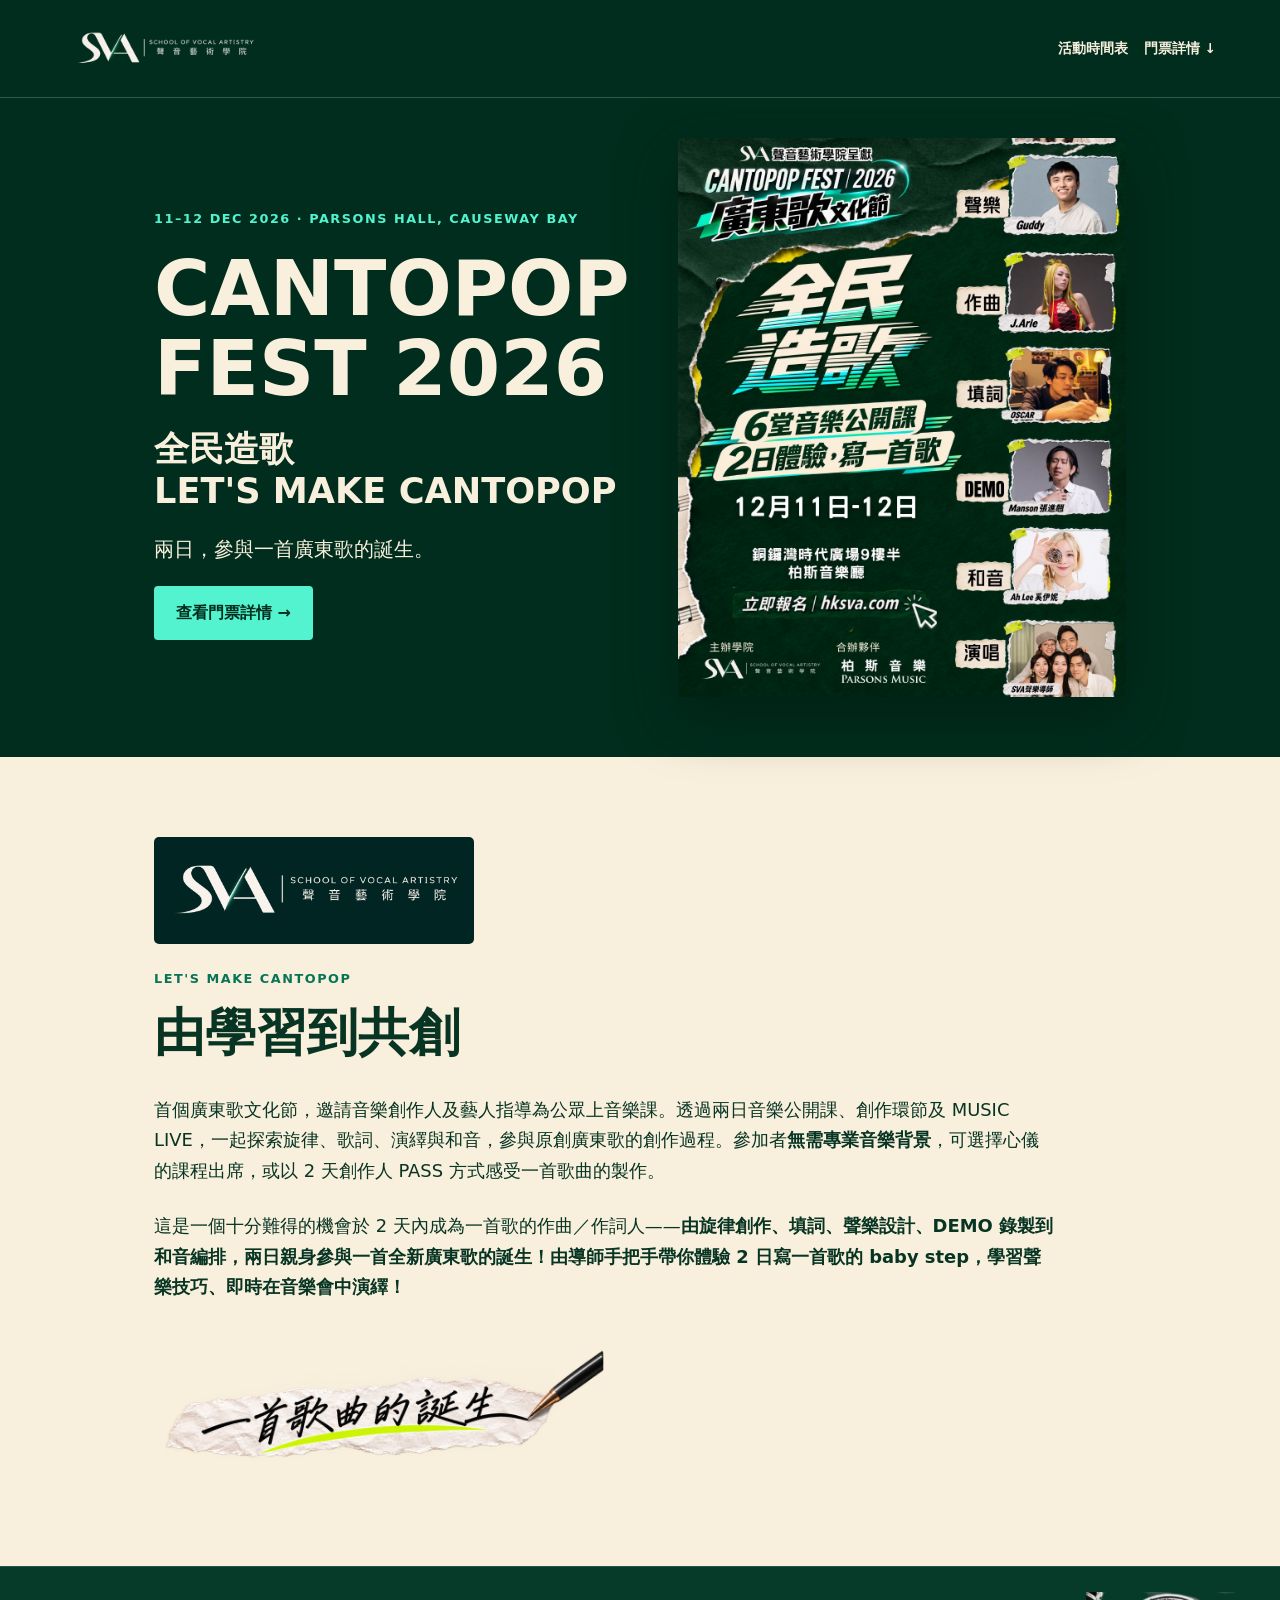
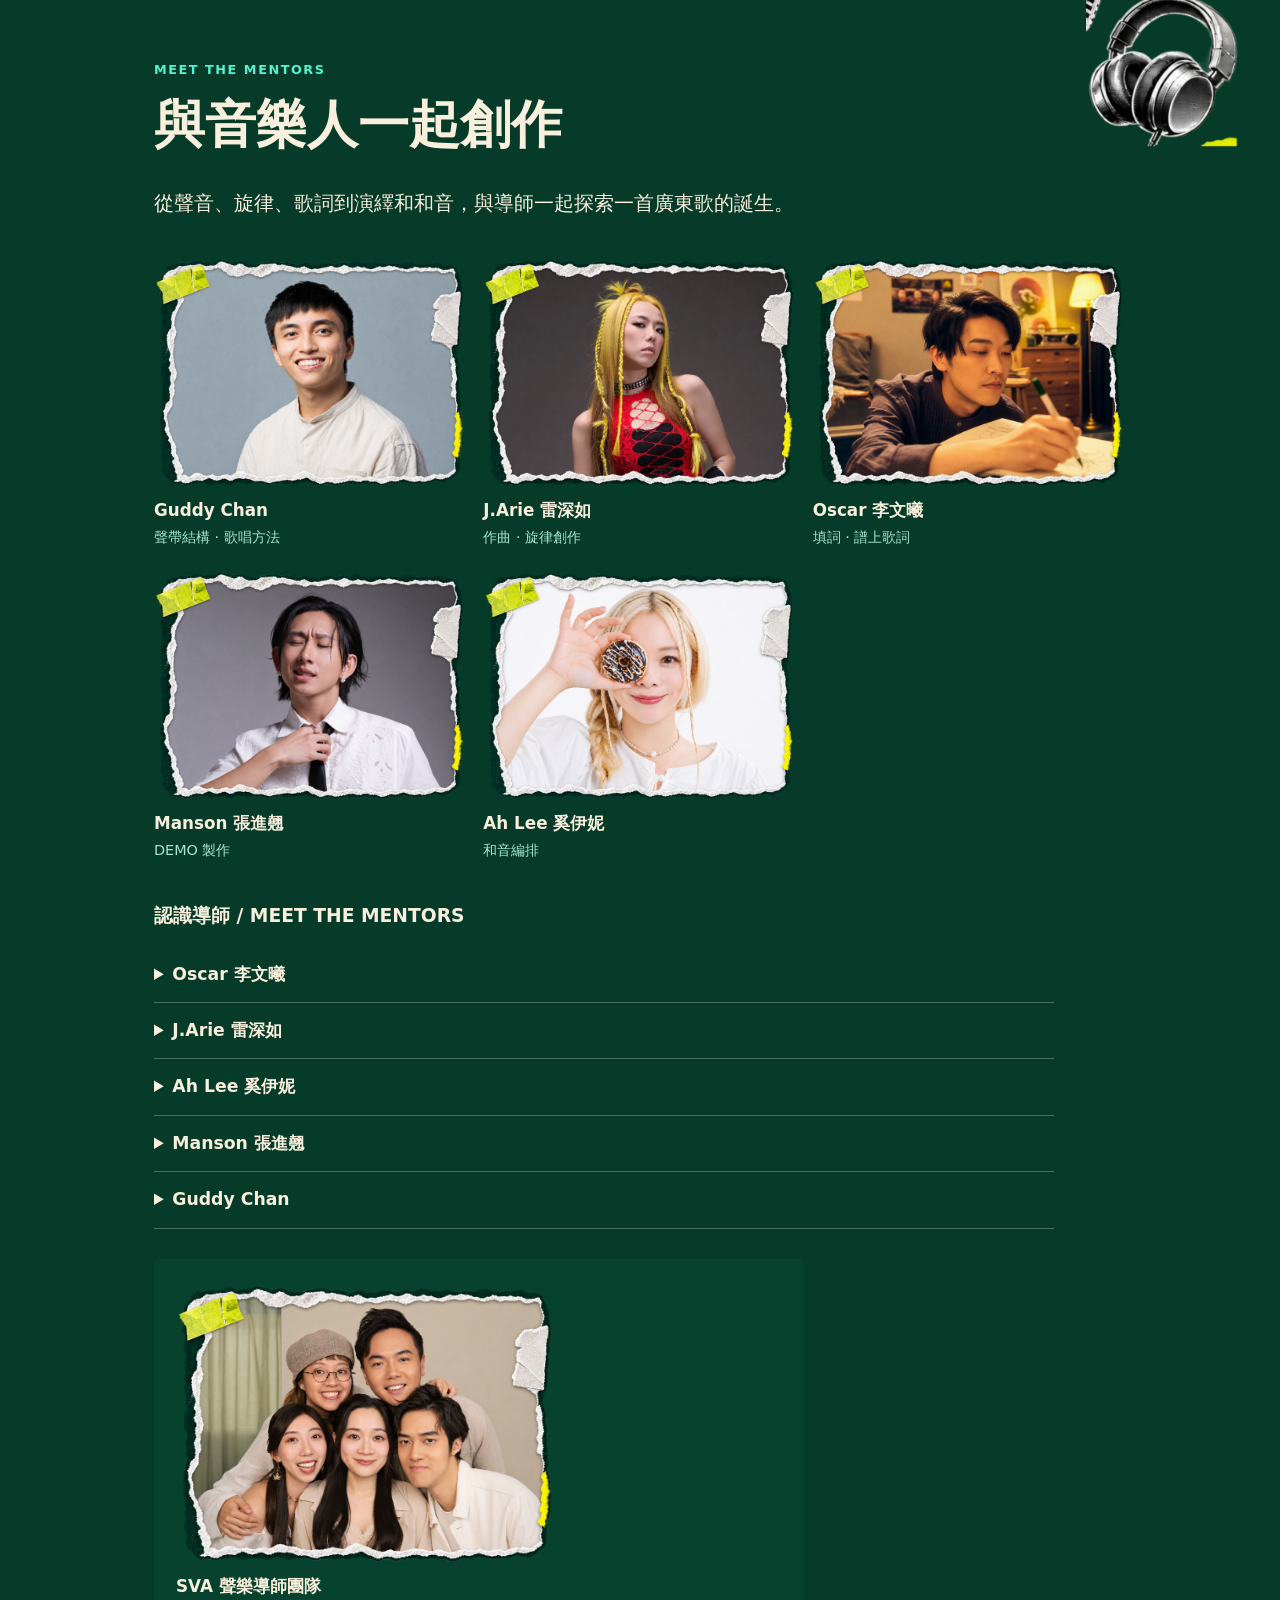
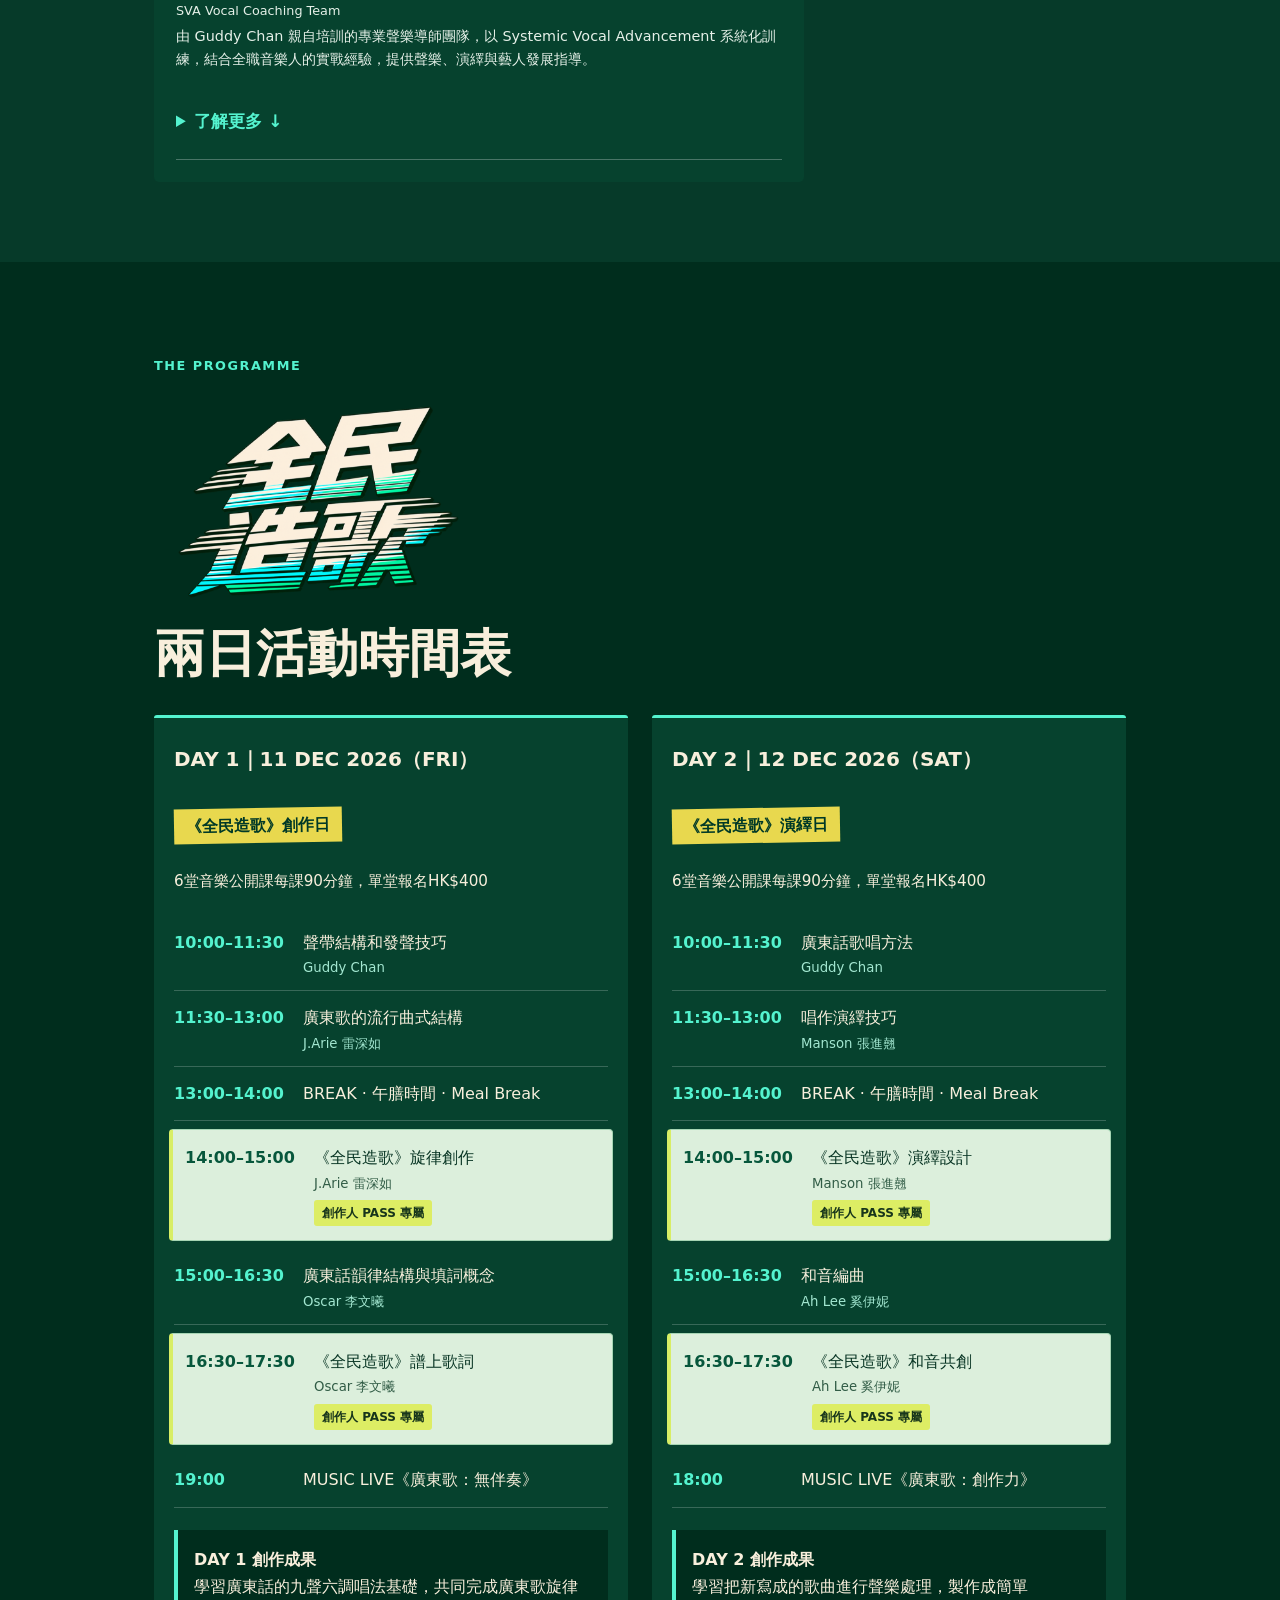
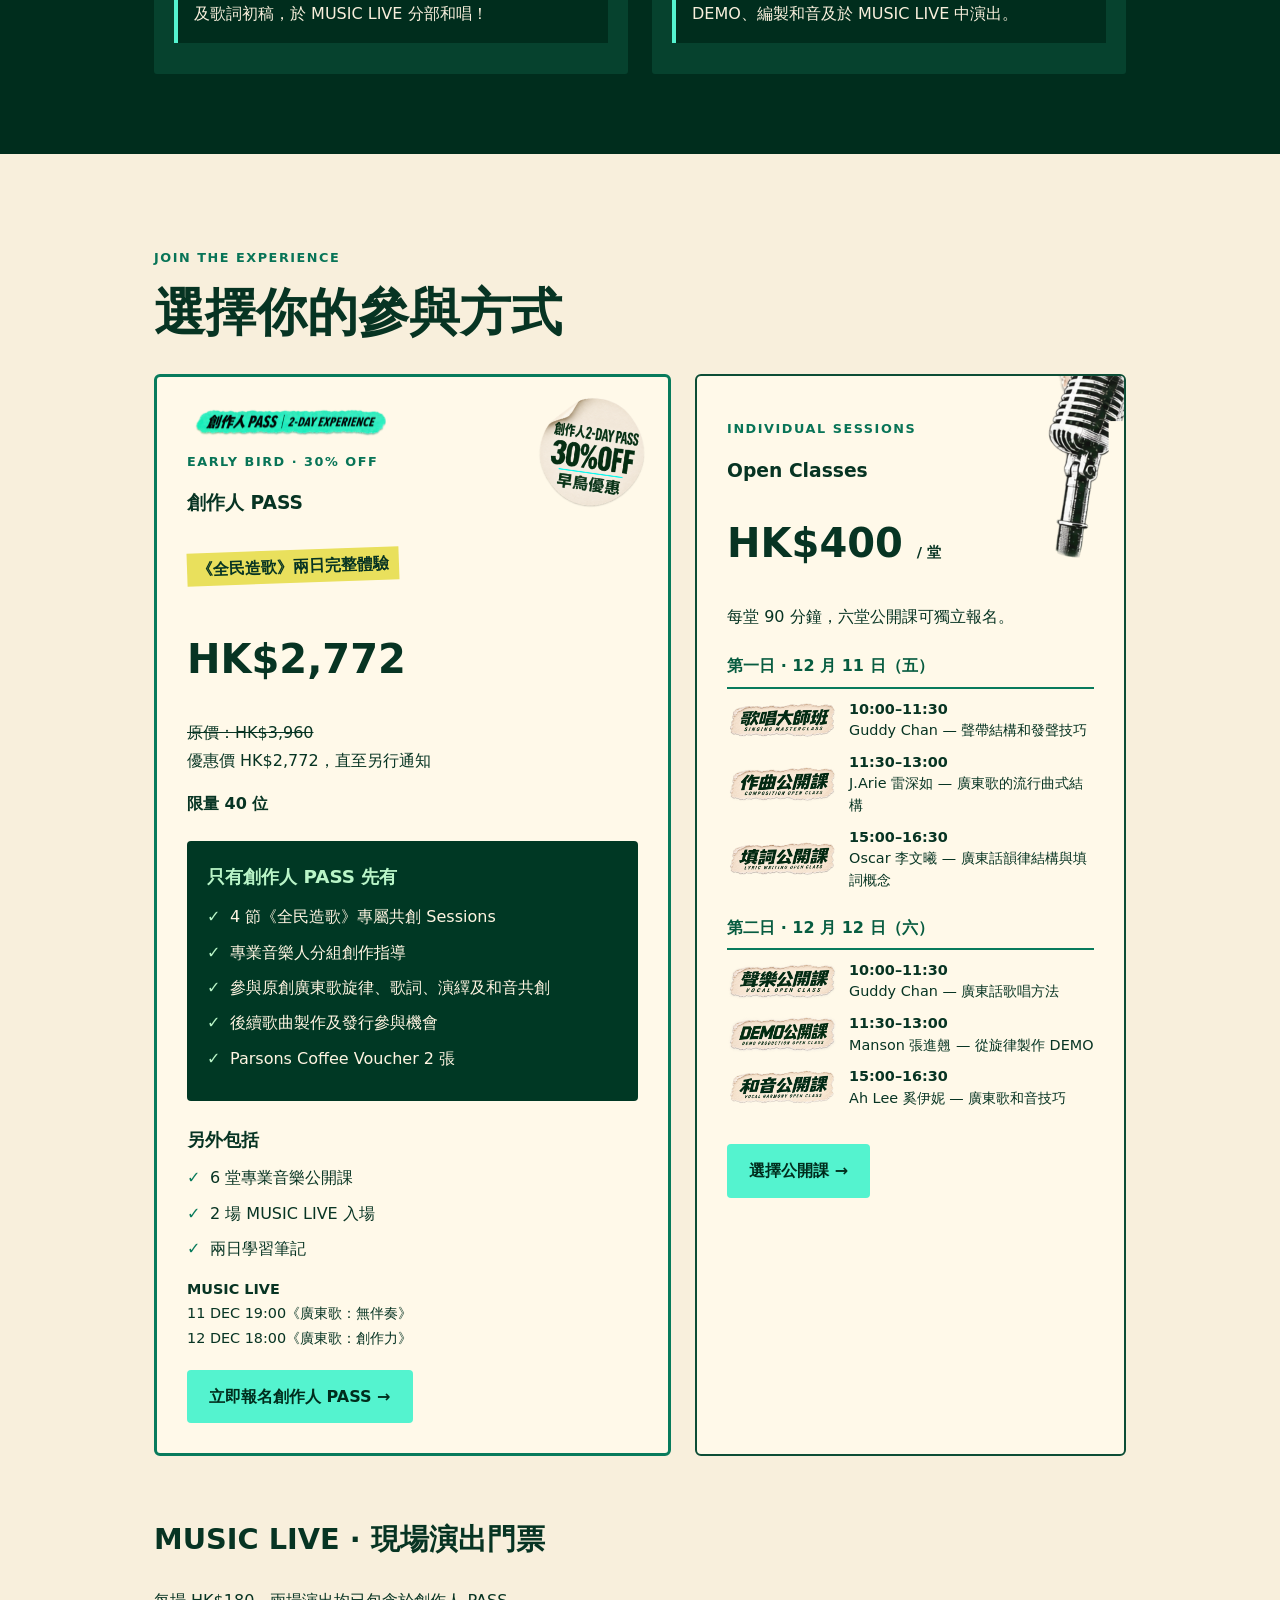
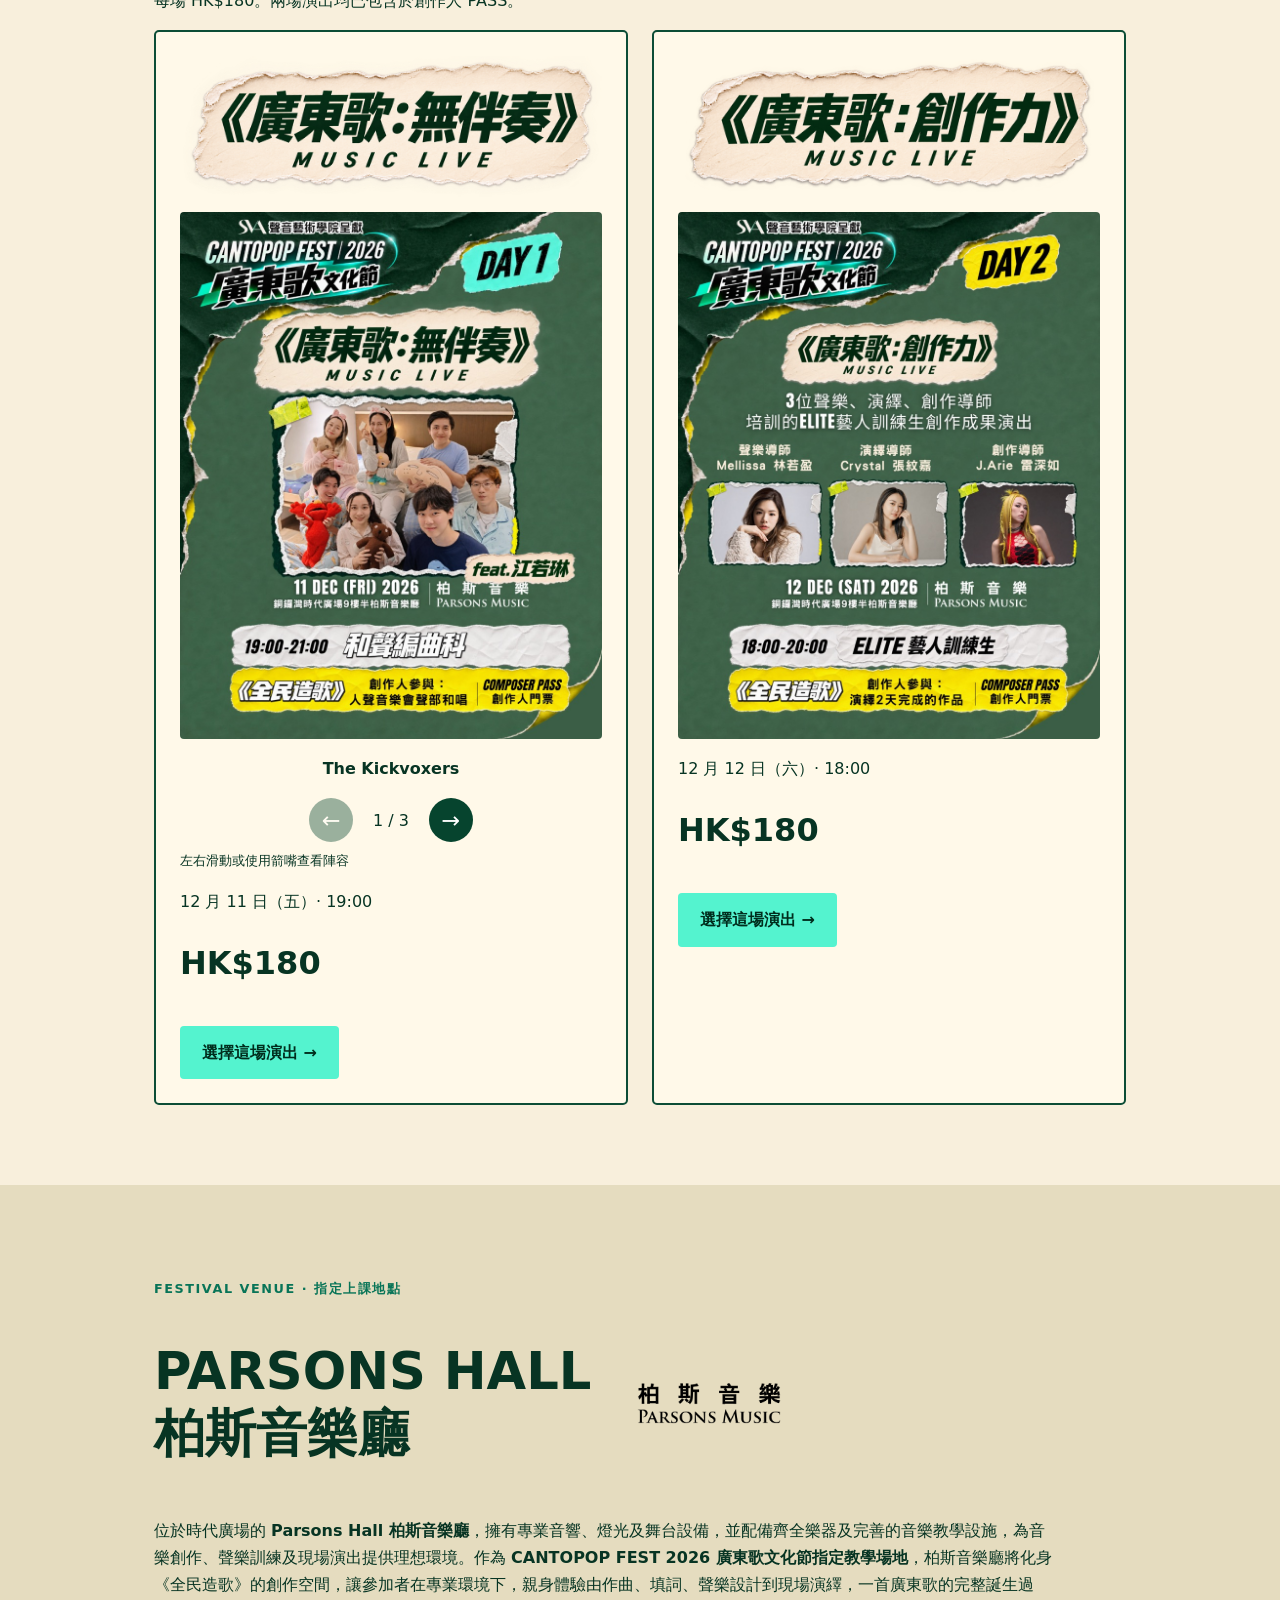
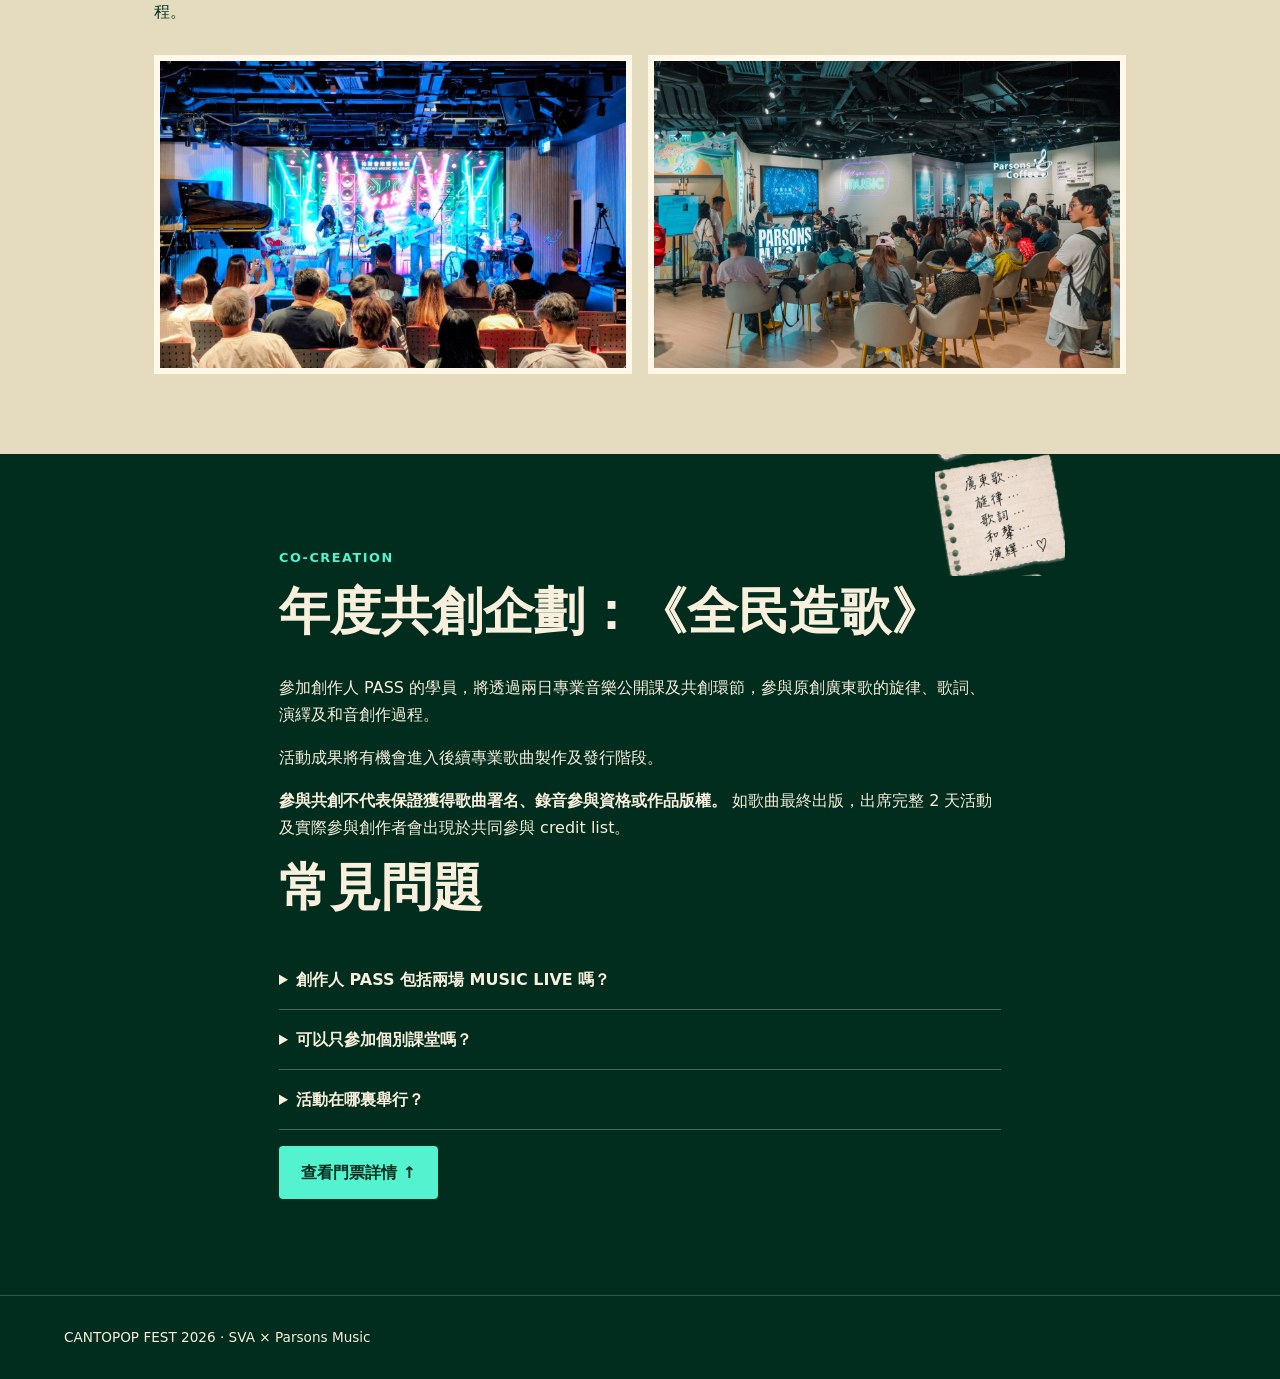
==== commit 3b9b5765: "Add files via upload" ====
--- a/festival/index.html
+++ b/festival/index.html
@@ -18,4 +18,6 @@
 @media(max-width:800px){#purchase{width:100vw;max-width:100vw;max-height:100dvh;height:100dvh;border-radius:0;margin:0}.checkout-layout{height:calc(100dvh - 60px)}#purchase .ticket-thumb{width:40px;height:54px}#purchase #order-form .ticket-option{gap:8px;padding:12px 4px}#purchase .quantity-control{flex-basis:48px}#purchase select{width:48px}#purchase .checkout-footer{padding-bottom:calc(14px + env(safe-area-inset-bottom))}#purchase #payment-total{font-size:16px}.checkout-actions{gap:6px}#purchase .checkout-progress{padding-bottom:12px}.checkout-caption{display:none}}
 
 #purchase .checkout-content{position:relative}#purchase .checkout-footer{position:absolute;bottom:0;left:0;right:0;z-index:3}#purchase .checkout-scroll{padding-bottom:130px}#purchase .checkout-footer[hidden]{display:none!important}
-</style></head><body><header><a class="header-sva" href="https://hksva.com/" aria-label="返回 SVA 聲音藝術學院首頁"><img src="assets/sva-header-h04.png" width="1000" height="333" alt="SVA 聲音藝術學院"></a><nav><a href="#schedule">活動時間表</a><a href="#tickets">門票詳情 ↓</a></nav></header><main id="top"><section class="wrap hero"><div class="hero-copy"><p class="eyebrow">11–12 DEC 2026 · PARSONS HALL, CAUSEWAY BAY</p><h1>CANTOPOP<br>FEST 2026</h1><h2>全民造歌<br>LET'S MAKE CANTOPOP</h2><p class="intro">兩日，參與一首廣東歌的誕生。</p><a class="button" href="#tickets">查看門票詳情 →</a></div><img src="assets/hero.jpg" width="1080" height="1350" alt="CANTOPOP FEST 2026 全民造歌活動海報"></section><section class="section-light about"><div class="wrap"><img class="sva-brand" src="assets/sva-logo.png" alt="SVA 聲音藝術學院" loading="lazy"><p class="eyebrow">LET'S MAKE CANTOPOP</p><h2>由學習到共創</h2><div class="about-copy"><p>首個廣東歌文化節，邀請音樂創作人及藝人指導為公眾上音樂課。透過兩日音樂公開課、創作環節及 MUSIC LIVE，一起探索旋律、歌詞、演繹與和音，參與原創廣東歌的創作過程。參加者<strong>無需專業音樂背景</strong>，可選擇心儀的課程出席，或以 2 天創作人 PASS 方式感受一首歌曲的製作。</p><p>這是一個十分難得的機會於 2 天內成為一首歌的作曲／作詞人——<strong>由旋律創作、填詞、聲樂設計、DEMO 錄製到和音編排，兩日親身參與一首全新廣東歌的誕生！由導師手把手帶你體驗 2 日寫一首歌的 baby step，學習聲樂技巧、即時在音樂會中演繹！</strong></p></div><img class="song-birth" src="assets/song-birth.png" alt="一首歌曲的誕生" loading="lazy"></div></section><section class="venue"><div class="wrap"><div class="venue-intro"><p class="eyebrow">FESTIVAL VENUE · 指定上課地點</p><div class="venue-heading"><h2>PARSONS HALL<br>柏斯音樂廳</h2><img class="parsons-logo" src="assets/parsons-logo.png" alt="Parsons Music 柏斯音樂" loading="lazy"></div><p>位於時代廣場的 <strong>Parsons Hall 柏斯音樂廳</strong>，擁有專業音響、燈光及舞台設備，並配備齊全樂器及完善的音樂教學設施，為音樂創作、聲樂訓練及現場演出提供理想環境。作為 <strong>CANTOPOP FEST 2026 廣東歌文化節指定教學場地</strong>，柏斯音樂廳將化身《全民造歌》的創作空間，讓參加者在專業環境下，親身體驗由作曲、填詞、聲樂設計到現場演繹，一首廣東歌的完整誕生過程。</p></div><div class="venue-images"><img src="assets/parsons-hall.jpg" alt="柏斯音樂廳的舞台及觀眾席" loading="lazy"><img src="assets/parsons-space.jpg" alt="柏斯音樂活動空間" loading="lazy"></div></div></section><section class="mentors-section" id="mentors"><div class="wrap"><p class="eyebrow">MEET THE MENTORS</p><h2>與音樂人一起創作</h2><p class="intro">從聲音、旋律、歌詞到演繹和和音，與導師一起探索一首廣東歌的誕生。</p><div class="mentor-grid"><article class="mentor"><img src="assets/Guddy.png" alt="Guddy Chan" loading="lazy"><h3>Guddy Chan</h3><p>聲帶結構 · 歌唱方法</p></article><article class="mentor"><img src="assets/02_J-Arie.png" alt="J.Arie 雷深如" loading="lazy"><h3>J.Arie 雷深如</h3><p>作曲 · 旋律創作</p></article><article class="mentor"><img src="assets/Oscar.png" alt="Oscar 李文曦" loading="lazy"><h3>Oscar 李文曦</h3><p>填詞 · 譜上歌詞</p></article><article class="mentor"><img src="assets/Manson.png" alt="Manson 張進翹" loading="lazy"><h3>Manson 張進翹</h3><p>DEMO 製作</p></article><article class="mentor"><img src="assets/Ah-Lee.png" alt="Ah Lee 奚伊妮" loading="lazy"><h3>Ah Lee 奚伊妮</h3><p>和音編排</p></article></div><div class="mentor-bios"><h3>認識導師 / MEET THE MENTORS</h3><details><summary>Oscar 李文曦</summary><p>現為商業電台叱咤903DJ，亦為本地填詞人、音樂錄像導演及演唱會創意策劃。出版著作有長篇小說《壽願僧》、散文集《一起一個人》、《日常風物詩》、《想像記憶集合體》、短篇故事集《虛構夜誌》、《山海之間》。填詞作品約三百首，其中本地流行榜冠軍歌包括Mirror《Reflection》、陳奕迅《致明日的舞》、陳健安《戀愛腦之死》、陳卓賢《留一天與你喘息》、林家謙《喃嘸師感官漫遊》、陳慧琳《鳴謝你而不想說後悔》、Collar《Riding High》、鄭秀文《致我們的夢想》、炎明熹《風旅》等等。</p></details><details><summary>J.Arie 雷深如</summary><p>香港唱作女歌手及創作導師，作曲作品 Kiri.T《至少做一件離譜的事》獲得CASH 金帆獎《最佳旋律》。近年參與作曲及製作的部分包括Jeremy 李駿傑《I Played Me Like a Fool》、Stephy鄧麗欣《已經離我太遠》、Lolly Talk《一把火》、炎明熹《Little Magic》、黃淑蔓《Dream my dreams》，容祖兒《但你要甜》、Kiri.T《哀傷和愛上算不算同音字》、炎明熹《Only for me》、鄭欣宜《豐乳肥臀》等等。</p></details><details><summary>Ah Lee 奚伊妮</summary><p>香港作曲人、唱作歌手、音樂製作人、人聲音樂創作者。2024年入選馮穎琪及周耀輝策劃的《埋班作樂III》，擔任作曲人，在監製王雙駿帶領下創作《地縛靈》（王嘉儀主唱），最終奪得「最佳旋律」「最佳編曲」及「最佳歌曲」三個獎項。作曲及監製作品包括尹嘉裕《Situationship》、胡定欣《未知也好》。個人單曲包括《我行》、《黑太陽》、《赤裏海》，以破格的「失序多重人聲」風格廣獲音樂人、製作人及電台DJ推介。</p><p>活躍和音編製及無伴奏演出，包括為電影《哪一天我們會飛》主題曲《差一點我們會飛》、電影《媽媽的神奇小子》主題曲《神奇之路》、第38屆香港電影金像獎頒獎典禮「致敬環節」歌曲《可一可再》作無伴奏編曲及演繹。2024隨音樂組合VOB遠赴莫斯科參加Moscow A Cappella Festival 2024，完成14場演出並於音樂節大賽中榮獲亞軍。</p></details><details><summary>Manson 張進翹</summary><p>2021年因參加節目《全民造星3》廣為人熟悉，出道作《今天我不想做嘢》道出城市人的心聲，同年獲得新城勁爆頒獎禮「勁爆獨立音樂人獎」。2023年推出首張全英文個人概念EP【liFe iS...】，當中一首富英倫搖滾味道的歌曲「QUEST?ONS」獲得商業二台「903豁達推介 No.1」。</p><p>今年推出單曲《夢旅途之歌》、《Soul Beautiful》、《累極才是正常》等，延續遼闊的詞曲創作之路。</p></details><details><summary>Guddy Chan</summary><p>畢業於香港中文大學音樂系，於美國跟隨荷里活頂尖流行聲樂導師 Brett Manning（曾指導 Taylor Swift、Miley Cyrus 及 Jimmy Gnecco）深造及親自頒發認證，成為「Singing Success」認可聲樂教練。先後跟隨國際大師 Ron Anderson（P!nk 及 Alicia Keys 的導師）和 Gary Catona（Whitney Houston 及 Stevie Wonder 的導師）研習，掌握了如何建立歌手聲音、以及運用身體協調來達致高效發聲的專業技術。</p><p>融合 Classical Music background 及荷里活頂級聲樂技巧帶到現時當代香港流行樂壇，Guddy 是備受追捧的「明星級」聲樂教練，目前指導歌手包括陳柏宇、衛蘭、鄭秀文、MC 張天賦、Gareth.T、林奕匡、陳健安、馮允謙、劉浩龍、連詩雅、Rubberband主音6號、MIRROR 成員Jeremy、Anson Lo、洪卓立、方皓玟、小肥、胡定欣等超過50位歌手。除了技巧提升，Guddy亦擅長協助歌手修復各類聲帶問題，如聲帶結節、痙攣性失音症及聲帶萎縮等。</p></details><article class="mentor mentor-team" id="sva-team-profile"><img src="assets/sva-coaching-team.png" width="900" height="675" alt="SVA 聲樂導師團隊合照" loading="lazy"><h3>SVA 聲樂導師團隊</h3><p class="team-en">SVA Vocal Coaching Team</p><p>由 Guddy Chan 親自培訓的專業聲樂導師團隊，以 Systemic Vocal Advancement 系統化訓練，結合全職音樂人的實戰經驗，提供聲樂、演繹與藝人發展指導。</p><details class="team-profile-details"><summary><span class="team-more">了解更多 ↓</span><span class="team-less">收起 ↑</span></summary><p>SVA 聲樂導師團隊由 Guddy Chan 親自培訓多年，團隊成員均為全職音樂人，包括音樂監製、職業歌手、藝人及演繹指導，結合專業音樂實踐與聲樂教學經驗，為學員提供更全面的學習與指導。</p><p>以 <strong>Systemic Vocal Advancement「系統聲樂發展」</strong> 為教學核心，SVA 重視歌唱所需的聲音協調與肌肉運用，透過系統化的常規練聲 <strong>Voice Building Routine</strong>，協助學員持續建立穩定、靈活而具延展性的聲音。</p><p>團隊提供 <strong>1 對 1 聲樂指導、藝人訓練及恆常小組課程</strong>。Vocal Building 練聲團隊具備 Rockschool Vocal Grade 8 及專業聲樂教學資格，為不同程度的學員提供音感訓練與聲樂基礎培訓。</p></details></article></div></div></section><section class="wrap programme" id="schedule"><p class="eyebrow">THE PROGRAMME</p><img class="schedule-logo" src="assets/make-cantopop-logo.png" alt="全民造歌" loading="lazy"><h2>兩日活動時間表</h2><div class="schedule"><div class="day"><h3>DAY 1｜11 DEC 2026（FRI）</h3><p class="day-theme">《全民造歌》創作日</p><div class="row"><time>10:00–11:30</time><span>聲帶結構和發聲技巧<small class="schedule-teacher">Guddy Chan</small></span></div><div class="row"><time>11:30–13:00</time><span>廣東歌的流行曲式結構<small class="schedule-teacher">J.Arie 雷深如</small></span></div><div class="row"><time>13:00–14:00</time><span>BREAK · 午膳時間 · Meal Break</span></div><div class="row creative-session"><time>14:00–15:00</time><span>《全民造歌》旋律創作<small class="schedule-teacher">J.Arie 雷深如</small><span class="pass-exclusive-badge">創作人 PASS 專屬</span></span></div><div class="row"><time>15:00–16:30</time><span>廣東話韻律結構與填詞概念<small class="schedule-teacher">Oscar 李文曦</small></span></div><div class="row creative-session"><time>16:30–17:30</time><span>《全民造歌》譜上歌詞<small class="schedule-teacher">Oscar 李文曦</small><span class="pass-exclusive-badge">創作人 PASS 專屬</span></span></div><div class="row"><time>19:00</time><span>MUSIC LIVE《廣東歌：無伴奏》</span></div><p class="outcome"><strong>DAY 1 創作成果</strong><br>學習廣東話的九聲六調唱法基礎，共同完成廣東歌旋律及歌詞初稿，於 MUSIC LIVE 分部和唱！</p></div><div class="day"><h3>DAY 2｜12 DEC 2026（SAT）</h3><p class="day-theme">《全民造歌》演繹日</p><div class="row"><time>10:00–11:30</time><span>廣東話歌唱方法<small class="schedule-teacher">Guddy Chan</small></span></div><div class="row"><time>11:30–13:00</time><span>唱作演繹技巧<small class="schedule-teacher">Manson 張進翹</small></span></div><div class="row"><time>13:00–14:00</time><span>BREAK · 午膳時間 · Meal Break</span></div><div class="row creative-session"><time>14:00–15:00</time><span>《全民造歌》演繹設計<small class="schedule-teacher">Manson 張進翹</small><span class="pass-exclusive-badge">創作人 PASS 專屬</span></span></div><div class="row"><time>15:00–16:30</time><span>和音編曲<small class="schedule-teacher">Ah Lee 奚伊妮</small></span></div><div class="row creative-session"><time>16:30–17:30</time><span>《全民造歌》和音共創<small class="schedule-teacher">Ah Lee 奚伊妮</small><span class="pass-exclusive-badge">創作人 PASS 專屬</span></span></div><div class="row"><time>18:00</time><span>MUSIC LIVE《廣東歌：創作力》</span></div><p class="outcome"><strong>DAY 2 創作成果</strong><br>學習把新寫成的歌曲進行聲樂處理，製作成簡單 DEMO、編製和音及於 MUSIC LIVE 中演出。</p></div></div></section><section class="section-light" id="tickets"><div class="wrap"><p class="eyebrow">JOIN THE EXPERIENCE</p><h2>選擇你的參與方式</h2><div class="tickets"><article class="card pass-card"><img class="discount-sticker" src="assets/early-bird.png" alt="早鳥優惠七折" loading="lazy"><img class="pass-heading" src="assets/pass-heading.png" alt="" loading="lazy"><p class="eyebrow">EARLY BIRD · 30% OFF</p><h3>創作人 PASS</h3><p class="pass-name">《全民造歌》兩日完整體驗</p><p class="price">HK$2,772</p><p><s>原價：HK$3,960</s><br>優惠價 HK$2,772，直至另行通知</p><p class="pass-capacity">限量 40 位</p><div class="pass-exclusive-panel"><h4>只有創作人 PASS 先有</h4><ul class="pass-checklist"><li>4 節《全民造歌》專屬共創 Sessions</li><li>專業音樂人分組創作指導</li><li>參與原創廣東歌旋律、歌詞、演繹及和音共創</li><li>後續歌曲製作及發行參與機會</li><li>Parsons Coffee Voucher 2 張</li></ul></div><div class="pass-included"><h4>另外包括</h4><ul class="pass-checklist"><li>6 堂專業音樂公開課</li><li>2 場 MUSIC LIVE 入場</li><li>兩日學習筆記</li></ul><p class="small"><strong>MUSIC LIVE</strong><br>11 DEC 19:00《廣東歌：無伴奏》<br>12 DEC 18:00《廣東歌：創作力》</p></div><a class="button" data-entry="CREATOR_PASS" href="#order-box">立即報名創作人 PASS →</a><p class="notice sales-notice">報名即將開放</p></article><article class="card class-card"><img class="card-art" src="assets/15_Vintage_Microphone.png" alt="" loading="lazy"><p class="eyebrow">INDIVIDUAL SESSIONS</p><h3>Open Classes</h3><p class="price">HK$400 <span class="small">/ 堂</span></p><p>每堂 90 分鐘，六堂公開課可獨立報名。</p><div class="class-list"><h4>第一日 · 12 月 11 日（五）</h4><div class="class-item"><img src="assets/class-vocal.png" alt="" loading="lazy"><p><strong>10:00–11:30</strong><br>Guddy Chan — 聲帶結構和發聲技巧</p></div><div class="class-item"><img src="assets/class-songwriting.png" alt="" loading="lazy"><p><strong>11:30–13:00</strong><br>J.Arie 雷深如 — 廣東歌的流行曲式結構</p></div><div class="class-item"><img src="assets/class-lyrics.png" alt="" loading="lazy"><p><strong>15:00–16:30</strong><br>Oscar 李文曦 — 廣東話韻律結構與填詞概念</p></div><h4>第二日 · 12 月 12 日（六）</h4><div class="class-item"><img src="assets/class-science.png" alt="" loading="lazy"><p><strong>10:00–11:30</strong><br>Guddy Chan — 廣東話歌唱方法</p></div><div class="class-item"><img src="assets/class-demo.png" alt="" loading="lazy"><p><strong>11:30–13:00</strong><br>Manson 張進翹 — 從旋律製作 DEMO</p></div><div class="class-item"><img src="assets/class-harmony.png" alt="" loading="lazy"><p><strong>15:00–16:30</strong><br>Ah Lee 奚伊妮 — 廣東歌和音技巧</p></div></div><button type="button" class="button purchase-open" data-entry="classes">選擇公開課 →</button></article></div><h3 class="live-heading">MUSIC LIVE · 現場演出門票</h3><p>每場 HK$180。兩場演出均已包含於創作人 PASS。</p><div class="live-grid"><article class="live-card"><img class="live-title" src="assets/live-title-1.png" alt="廣東歌：無伴奏 MUSIC LIVE" loading="lazy"><div class="poster-slider" aria-label="無伴奏演出陣容"><div class="poster-track" id="live-lineup" tabindex="0"><div class="poster-slide"><img class="live-poster" src="assets/live-1.jpg" alt="The Kickvoxers 無伴奏演出海報" loading="lazy"><p>The Kickvoxers</p></div><div class="poster-slide"><img class="live-poster" src="assets/live-focus.jpg" alt="FOCUS 無伴奏演出海報" loading="lazy"><p>FOCUS</p></div><div class="poster-slide elan-slide"><img class="live-poster" src="assets/elan-kong.png" alt="江若琳" loading="lazy"><p>江若琳</p></div></div><div class="slider-controls"><button type="button" id="lineup-prev" aria-label="上一位演出嘉賓">←</button><span id="lineup-status" aria-live="polite">1 / 3</span><button type="button" id="lineup-next" aria-label="下一位演出嘉賓">→</button></div><p class="slider-hint">左右滑動或使用箭嘴查看陣容</p></div><p>12 月 11 日（五）· 19:00</p><p class="price">HK$180</p><button type="button" class="button purchase-open" data-entry="LIVE_D1">選擇這場演出 →</button><p class="notice sales-notice">報名即將開放</p></article><article class="live-card"><img class="live-title" src="assets/live-title-2.png" alt="廣東歌：創作力 MUSIC LIVE" loading="lazy"><img class="live-poster" src="assets/live-2.jpg" alt="廣東歌：創作力 MUSIC LIVE 海報" loading="lazy"><p>12 月 12 日（六）· 18:00</p><p class="price">HK$180</p><button type="button" class="button purchase-open" data-entry="LIVE_D2">選擇這場演出 →</button><p class="notice sales-notice">報名即將開放</p></article></div></div></section><section class="wrap terms"><p class="eyebrow">CO-CREATION</p><h2>年度共創企劃：《全民造歌》</h2><p>參加創作人 PASS 的學員，將透過兩日專業音樂公開課及共創環節，參與原創廣東歌的旋律、歌詞、演繹及和音創作過程。</p><p>活動成果將有機會進入後續專業歌曲製作及發行階段。</p><p><strong>參與共創不代表保證獲得歌曲署名、錄音參與資格或作品版權。</strong> 如歌曲最終出版，出席完整 2 天活動及實際參與創作者會出現於共同參與 credit list。</p><div class="faq"><h2>常見問題</h2><details><summary>創作人 PASS 包括兩場 MUSIC LIVE 嗎？</summary><p>包括，兩場 MUSIC LIVE 均包含在創作人 PASS 內。</p></details><details><summary>可以只參加個別課堂嗎？</summary><p>六堂 Open Classes 可獨立報名；Creative Sessions 只限創作人 PASS 持有人參加。</p></details><details><summary>活動在哪裏舉行？</summary><p>銅鑼灣時代廣場 9 樓半柏斯音樂廳。</p></details></div><p><a class="button" href="#tickets">查看門票詳情 ↑</a></p></section></main><footer>CANTOPOP FEST 2026 · SVA × Parsons Music</footer><script src="config.js"></script><script src="ticketing.js?v=3.0" defer></script><script>(function(){const track=document.getElementById('live-lineup'),prev=document.getElementById('lineup-prev'),next=document.getElementById('lineup-next'),status=document.getElementById('lineup-status');if(!track||!prev||!next)return;function update(){const i=Math.max(0,Math.min(2,Math.round(track.scrollLeft/track.clientWidth)));status.textContent=(i+1)+' / 3';prev.disabled=i===0;next.disabled=i===2}function move(d){const i=Math.round(track.scrollLeft/track.clientWidth);track.scrollTo({left:Math.max(0,Math.min(2,i+d))*track.clientWidth,behavior:'smooth'})}prev.addEventListener('click',()=>move(-1));next.addEventListener('click',()=>move(1));track.addEventListener('scroll',update,{passive:true});window.addEventListener('resize',update);update()})();</script><aside class="festival-sticky-cta" id="mobile-ticket-bar" aria-label="活動報名"><div class="sticky-ticket-copy"><strong>早鳥 HK$2,772</strong><span>單堂 HK$400 · LIVE HK$180</span></div><button type="button" class="button" data-entry="">立即報名 →</button></aside><dialog id="purchase" aria-labelledby="purchase-title"><div class="checkout-top"><img src="assets/sva-header-h04.png" alt="SVA 聲音藝術學院"><button type="button" id="close-modal" aria-label="關閉購票視窗">×</button></div><div class="checkout-layout"><aside class="checkout-art"><img id="checkout-poster" src="assets/hero.jpg" alt="CANTOPOP FEST 官方海報"><div class="checkout-caption"><span>11–12 DEC 2026</span><h2>兩日，參與一首<br>廣東歌的誕生。</h2><p>PARSONS HALL · CAUSEWAY BAY</p></div></aside><div class="checkout-content"><div class="checkout-progress" id="progress"></div><div class="checkout-scroll" id="checkout-scroll"><p class="checkout-kicker" id="kicker"></p><h2 id="purchase-title" tabindex="-1">選擇你的參與方式</h2><div id="order-box" hidden><p id="checkout-unavailable" hidden>售票連線尚未設定，請稍後再試。查詢：<a href="https://wa.me/85268984558">WhatsApp 6898 4558</a></p><div data-step="0"><p>由學習到共創，選擇你想參與的體驗。</p><div class="experience-choices"><button type="button" data-experience="CREATOR_PASS"><img src="assets/hero.jpg" alt=""><span><small>兩日完整體驗</small><strong>創作人 PASS</strong><em>6 堂公開課 · 4 節共創 · 2 場 MUSIC LIVE</em><b>HK$2,772</b></span></button><button type="button" data-experience="classes"><img src="assets/02_J-Arie.png" alt=""><span><small>六堂星級公開課</small><strong>Open Classes</strong><em>每堂 90 分鐘，可獨立報名</em><b>HK$400 / 堂</b></span></button><button type="button" data-experience="live"><img src="assets/live-1.jpg" alt=""><span><small>現場演出</small><strong>MUSIC LIVE</strong><em>廣東歌：無伴奏 · 廣東歌：創作力</em><b>HK$180 / 場</b></span></button></div></div><form id="order-form"><section data-step="1" hidden><fieldset><legend>選擇門票</legend><label class="ticket-option"><input id="pass" type="checkbox"><img class="ticket-thumb" src="assets/hero.jpg" alt="" loading="lazy"><span><strong class="option-date">12 月 11–12 日 · 兩日活動</strong><span class="option-name">創作人 PASS · HK$2,772</span></span><span class="quantity-control"><span>數量</span><select aria-label="創作人 PASS 數量" data-quantity="CREATOR_PASS"><option value="1">1</option><option value="2">2</option><option value="3">3</option><option value="4">4</option><option value="5">5</option><option value="6">6</option></select></span></label><label class="ticket-option"><input class="class-choice" type="checkbox" value="D1_VOCAL"><img class="ticket-thumb" src="assets/Guddy.png" alt="" loading="lazy"><span><strong class="option-date">12 月 11 日（五）10:00–11:30</strong><span class="option-name">Guddy Chan 聲帶結構和發聲技巧</span></span><span class="quantity-control"><span>數量</span><select aria-label="D1_VOCAL 數量" data-quantity="D1_VOCAL"><option value="1">1</option><option value="2">2</option><option value="3">3</option><option value="4">4</option><option value="5">5</option><option value="6">6</option></select></span></label><label class="ticket-option"><input class="class-choice" type="checkbox" value="D1_SONGWRITING"><img class="ticket-thumb" src="assets/02_J-Arie.png" alt="" loading="lazy"><span><strong class="option-date">12 月 11 日（五）11:30–13:00</strong><span class="option-name">J.Arie 雷深如 廣東歌的流行曲式結構</span></span><span class="quantity-control"><span>數量</span><select aria-label="D1_SONGWRITING 數量" data-quantity="D1_SONGWRITING"><option value="1">1</option><option value="2">2</option><option value="3">3</option><option value="4">4</option><option value="5">5</option><option value="6">6</option></select></span></label><label class="ticket-option"><input class="class-choice" type="checkbox" value="D1_LYRIC"><img class="ticket-thumb" src="assets/Oscar.png" alt="" loading="lazy"><span><strong class="option-date">12 月 11 日（五）15:00–16:30</strong><span class="option-name">Oscar 李文曦 廣東話韻律結構與填詞概念</span></span><span class="quantity-control"><span>數量</span><select aria-label="D1_LYRIC 數量" data-quantity="D1_LYRIC"><option value="1">1</option><option value="2">2</option><option value="3">3</option><option value="4">4</option><option value="5">5</option><option value="6">6</option></select></span></label><label class="ticket-option"><input class="class-choice" type="checkbox" value="D2_VOCAL_SCIENCE"><img class="ticket-thumb" src="assets/Guddy.png" alt="" loading="lazy"><span><strong class="option-date">12 月 12 日（六）10:00–11:30</strong><span class="option-name">Guddy Chan 廣東話歌唱方法</span></span><span class="quantity-control"><span>數量</span><select aria-label="D2_VOCAL_SCIENCE 數量" data-quantity="D2_VOCAL_SCIENCE"><option value="1">1</option><option value="2">2</option><option value="3">3</option><option value="4">4</option><option value="5">5</option><option value="6">6</option></select></span></label><label class="ticket-option"><input class="class-choice" type="checkbox" value="D2_PERFORMANCE"><img class="ticket-thumb" src="assets/Manson.png" alt="" loading="lazy"><span><strong class="option-date">12 月 12 日（六）11:30–13:00</strong><span class="option-name">Manson 張進翹 從旋律製作 DEMO</span></span><span class="quantity-control"><span>數量</span><select aria-label="D2_PERFORMANCE 數量" data-quantity="D2_PERFORMANCE"><option value="1">1</option><option value="2">2</option><option value="3">3</option><option value="4">4</option><option value="5">5</option><option value="6">6</option></select></span></label><label class="ticket-option"><input class="class-choice" type="checkbox" value="D2_HARMONY"><img class="ticket-thumb" src="assets/Ah-Lee.png" alt="" loading="lazy"><span><strong class="option-date">12 月 12 日（六）15:00–16:30</strong><span class="option-name">Ah Lee 奚伊妮 廣東歌和音技巧</span></span><span class="quantity-control"><span>數量</span><select aria-label="D2_HARMONY 數量" data-quantity="D2_HARMONY"><option value="1">1</option><option value="2">2</option><option value="3">3</option><option value="4">4</option><option value="5">5</option><option value="6">6</option></select></span></label><label class="ticket-option"><input class="class-choice" type="checkbox" value="LIVE_D1"><img class="ticket-thumb" src="assets/live-1.jpg" alt="" loading="lazy"><span><strong class="option-date">12 月 11 日（五）19:00</strong><span class="option-name">MUSIC LIVE《廣東歌：無伴奏》 · HK$180</span></span><span class="quantity-control"><span>數量</span><select aria-label="LIVE_D1 數量" data-quantity="LIVE_D1"><option value="1">1</option><option value="2">2</option><option value="3">3</option><option value="4">4</option><option value="5">5</option><option value="6">6</option></select></span></label><label class="ticket-option"><input class="class-choice" type="checkbox" value="LIVE_D2"><img class="ticket-thumb" src="assets/live-2.jpg" alt="" loading="lazy"><span><strong class="option-date">12 月 12 日（六）18:00</strong><span class="option-name">MUSIC LIVE《廣東歌：創作力》 · HK$180</span></span><span class="quantity-control"><span>數量</span><select aria-label="LIVE_D2 數量" data-quantity="LIVE_D2"><option value="1">1</option><option value="2">2</option><option value="3">3</option><option value="4">4</option><option value="5">5</option><option value="6">6</option></select></span></label></fieldset><p class="small">每項可選 1–6 份。創作人 PASS 已包括六堂公開課、四節創作 SESSION 及兩場 MUSIC LIVE，選擇 PASS 後其他項目會停用。</p></section><section data-step="2" hidden><label>購買人姓名 <input name="buyerName" required maxlength="100" autocomplete="name"></label><label>電郵 <input name="email" type="email" required maxlength="160" autocomplete="email"></label><label>電話 <input name="phone" required maxlength="40" autocomplete="tel"></label><label class="same-participant"><input type="checkbox" id="same-participant" checked> 參加者與購買人相同</label><input type="hidden" name="participant"><div id="participant-fields" hidden></div><p class="small">每份門票供一位參加者使用。為不同朋友訂票，請取消「參加者與購買人相同」，逐份填寫姓名。</p></section><section data-step="3" hidden><div id="review-tickets"></div><dl id="review-details"></dl><p class="checkout-note">核對後按「前往付款」，系統成功留位後會提供付款資料及十分鐘倒數。付款由 SVA 人手核實。</p></section><section data-step="4" hidden><div id="checkout-payment" hidden><p id="hold-countdown" role="status"></p><button class="button" type="button" id="back-to-selection">← 返回修改資料／選票</button><p class="small">如已付款，更改項目或金額後請聯絡 SVA 核對差額，請勿重複付款。</p><p id="payment-display" style="white-space:pre-line"></p><div class="payment-copy"><button type="button" data-copy-payment="124418161">複製 FPS ID</button><button type="button" data-copy-payment="242-436046-001">複製銀行戶口</button><span id="payment-copy-status" role="status" aria-live="polite"></span></div><img src="assets/fps-qr.jpg" alt="SVA 轉數快 FPS 二維碼" width="160" height="160" style="max-width:160px;height:auto"><label>付款單據（JPG、PNG 或 PDF，最多 5 MB）<input type="file" id="payment-proof" accept="image/jpeg,image/png,application/pdf"></label><p>提交單據後仍須由 SVA 核實付款；成功提交不代表已確認或出票。</p></div></section><div class="checkout-footer"><div class="checkout-total"><small>訂單總額</small><p id="payment-total">請選擇門票</p></div><div class="checkout-actions"><button type="button" class="quiet-button" id="wizard-back">← 返回</button><button type="button" class="button" id="wizard-next">下一步 →</button><button class="button" type="submit" disabled hidden>前往付款</button></div></div></form><div id="order-message" role="status" aria-live="polite"></div></div></div></div></div></dialog><script src="checkout-ui.js?v=3.0" defer></script></body></html>
+
+.programme-class-note{font-size:.95rem;line-height:1.6;margin:10px 0 22px;color:#f8efdc}
+</style></head><body><header><a class="header-sva" href="https://hksva.com/" aria-label="返回 SVA 聲音藝術學院首頁"><img src="assets/sva-header-h04.png" width="1000" height="333" alt="SVA 聲音藝術學院"></a><nav><a href="#schedule">活動時間表</a><a href="#tickets">門票詳情 ↓</a></nav></header><main id="top"><section class="wrap hero"><div class="hero-copy"><p class="eyebrow">11–12 DEC 2026 · PARSONS HALL, CAUSEWAY BAY</p><h1>CANTOPOP<br>FEST 2026</h1><h2>全民造歌<br>LET'S MAKE CANTOPOP</h2><p class="intro">兩日，參與一首廣東歌的誕生。</p><a class="button" href="#tickets">查看門票詳情 →</a></div><img src="assets/hero-20261114.jpg" width="1080" height="1350" alt="CANTOPOP FEST 2026 全民造歌活動海報"></section><section class="section-light about"><div class="wrap"><img class="sva-brand" src="assets/sva-logo.png" alt="SVA 聲音藝術學院" loading="lazy"><p class="eyebrow">LET'S MAKE CANTOPOP</p><h2>由學習到共創</h2><div class="about-copy"><p>首個廣東歌文化節，邀請音樂創作人及藝人指導為公眾上音樂課。透過兩日音樂公開課、創作環節及 MUSIC LIVE，一起探索旋律、歌詞、演繹與和音，參與原創廣東歌的創作過程。參加者<strong>無需專業音樂背景</strong>，可選擇心儀的課程出席，或以 2 天創作人 PASS 方式感受一首歌曲的製作。</p><p>這是一個十分難得的機會於 2 天內成為一首歌的作曲／作詞人——<strong>由旋律創作、填詞、聲樂設計、DEMO 錄製到和音編排，兩日親身參與一首全新廣東歌的誕生！由導師手把手帶你體驗 2 日寫一首歌的 baby step，學習聲樂技巧、即時在音樂會中演繹！</strong></p></div><img class="song-birth" src="assets/song-birth.png" alt="一首歌曲的誕生" loading="lazy"></div></section><section class="mentors-section" id="mentors"><div class="wrap"><p class="eyebrow">MEET THE MENTORS</p><h2>與音樂人一起創作</h2><p class="intro">從聲音、旋律、歌詞到演繹和和音，與導師一起探索一首廣東歌的誕生。</p><div class="mentor-grid"><article class="mentor"><img src="assets/Guddy.png" alt="Guddy Chan" loading="lazy"><h3>Guddy Chan</h3><p>聲帶結構 · 歌唱方法</p></article><article class="mentor"><img src="assets/02_J-Arie.png" alt="J.Arie 雷深如" loading="lazy"><h3>J.Arie 雷深如</h3><p>作曲 · 旋律創作</p></article><article class="mentor"><img src="assets/Oscar.png" alt="Oscar 李文曦" loading="lazy"><h3>Oscar 李文曦</h3><p>填詞 · 譜上歌詞</p></article><article class="mentor"><img src="assets/Manson.png" alt="Manson 張進翹" loading="lazy"><h3>Manson 張進翹</h3><p>DEMO 製作</p></article><article class="mentor"><img src="assets/Ah-Lee.png" alt="Ah Lee 奚伊妮" loading="lazy"><h3>Ah Lee 奚伊妮</h3><p>和音編排</p></article></div><div class="mentor-bios"><h3>認識導師 / MEET THE MENTORS</h3><details><summary>Oscar 李文曦</summary><p>現為商業電台叱咤903DJ，亦為本地填詞人、音樂錄像導演及演唱會創意策劃。出版著作有長篇小說《壽願僧》、散文集《一起一個人》、《日常風物詩》、《想像記憶集合體》、短篇故事集《虛構夜誌》、《山海之間》。填詞作品約三百首，其中本地流行榜冠軍歌包括Mirror《Reflection》、陳奕迅《致明日的舞》、陳健安《戀愛腦之死》、陳卓賢《留一天與你喘息》、林家謙《喃嘸師感官漫遊》、陳慧琳《鳴謝你而不想說後悔》、Collar《Riding High》、鄭秀文《致我們的夢想》、炎明熹《風旅》等等。</p></details><details><summary>J.Arie 雷深如</summary><p>香港唱作女歌手及創作導師，作曲作品 Kiri.T《至少做一件離譜的事》獲得CASH 金帆獎《最佳旋律》。近年參與作曲及製作的部分包括Jeremy 李駿傑《I Played Me Like a Fool》、Stephy鄧麗欣《已經離我太遠》、Lolly Talk《一把火》、炎明熹《Little Magic》、黃淑蔓《Dream my dreams》，容祖兒《但你要甜》、Kiri.T《哀傷和愛上算不算同音字》、炎明熹《Only for me》、鄭欣宜《豐乳肥臀》等等。</p></details><details><summary>Ah Lee 奚伊妮</summary><p>香港作曲人、唱作歌手、音樂製作人、人聲音樂創作者。2024年入選馮穎琪及周耀輝策劃的《埋班作樂III》，擔任作曲人，在監製王雙駿帶領下創作《地縛靈》（王嘉儀主唱），最終奪得「最佳旋律」「最佳編曲」及「最佳歌曲」三個獎項。作曲及監製作品包括尹嘉裕《Situationship》、胡定欣《未知也好》。個人單曲包括《我行》、《黑太陽》、《赤裏海》，以破格的「失序多重人聲」風格廣獲音樂人、製作人及電台DJ推介。</p><p>活躍和音編製及無伴奏演出，包括為電影《哪一天我們會飛》主題曲《差一點我們會飛》、電影《媽媽的神奇小子》主題曲《神奇之路》、第38屆香港電影金像獎頒獎典禮「致敬環節」歌曲《可一可再》作無伴奏編曲及演繹。2024隨音樂組合VOB遠赴莫斯科參加Moscow A Cappella Festival 2024，完成14場演出並於音樂節大賽中榮獲亞軍。</p></details><details><summary>Manson 張進翹</summary><p>2021年因參加節目《全民造星3》廣為人熟悉，出道作《今天我不想做嘢》道出城市人的心聲，同年獲得新城勁爆頒獎禮「勁爆獨立音樂人獎」。2023年推出首張全英文個人概念EP【liFe iS...】，當中一首富英倫搖滾味道的歌曲「QUEST?ONS」獲得商業二台「903豁達推介 No.1」。</p><p>今年推出單曲《夢旅途之歌》、《Soul Beautiful》、《累極才是正常》等，延續遼闊的詞曲創作之路。</p></details><details><summary>Guddy Chan</summary><p>畢業於香港中文大學音樂系，於美國跟隨荷里活頂尖流行聲樂導師 Brett Manning（曾指導 Taylor Swift、Miley Cyrus 及 Jimmy Gnecco）深造及親自頒發認證，成為「Singing Success」認可聲樂教練。先後跟隨國際大師 Ron Anderson（P!nk 及 Alicia Keys 的導師）和 Gary Catona（Whitney Houston 及 Stevie Wonder 的導師）研習，掌握了如何建立歌手聲音、以及運用身體協調來達致高效發聲的專業技術。</p><p>融合 Classical Music background 及荷里活頂級聲樂技巧帶到現時當代香港流行樂壇，Guddy 是備受追捧的「明星級」聲樂教練，目前指導歌手包括陳柏宇、衛蘭、鄭秀文、MC 張天賦、Gareth.T、林奕匡、陳健安、馮允謙、劉浩龍、連詩雅、Rubberband主音6號、MIRROR 成員Jeremy、Anson Lo、洪卓立、方皓玟、小肥、胡定欣等超過50位歌手。除了技巧提升，Guddy亦擅長協助歌手修復各類聲帶問題，如聲帶結節、痙攣性失音症及聲帶萎縮等。</p></details><article class="mentor mentor-team" id="sva-team-profile"><img src="assets/sva-coaching-team.png" width="900" height="675" alt="SVA 聲樂導師團隊合照" loading="lazy"><h3>SVA 聲樂導師團隊</h3><p class="team-en">SVA Vocal Coaching Team</p><p>由 Guddy Chan 親自培訓的專業聲樂導師團隊，以 Systemic Vocal Advancement 系統化訓練，結合全職音樂人的實戰經驗，提供聲樂、演繹與藝人發展指導。</p><details class="team-profile-details"><summary><span class="team-more">了解更多 ↓</span><span class="team-less">收起 ↑</span></summary><p>SVA 聲樂導師團隊由 Guddy Chan 親自培訓多年，團隊成員均為全職音樂人，包括音樂監製、職業歌手、藝人及演繹指導，結合專業音樂實踐與聲樂教學經驗，為學員提供更全面的學習與指導。</p><p>以 <strong>Systemic Vocal Advancement「系統聲樂發展」</strong> 為教學核心，SVA 重視歌唱所需的聲音協調與肌肉運用，透過系統化的常規練聲 <strong>Voice Building Routine</strong>，協助學員持續建立穩定、靈活而具延展性的聲音。</p><p>團隊提供 <strong>1 對 1 聲樂指導、藝人訓練及恆常小組課程</strong>。Vocal Building 練聲團隊具備 Rockschool Vocal Grade 8 及專業聲樂教學資格，為不同程度的學員提供音感訓練與聲樂基礎培訓。</p></details></article></div></div></section><section class="wrap programme" id="schedule"><p class="eyebrow">THE PROGRAMME</p><img class="schedule-logo" src="assets/make-cantopop-logo.png" alt="全民造歌" loading="lazy"><h2>兩日活動時間表</h2><div class="schedule"><div class="day"><h3>DAY 1｜11 DEC 2026（FRI）</h3><p class="day-theme">《全民造歌》創作日</p><p class="programme-class-note">6堂音樂公開課每課90分鐘，單堂報名HK$400</p><div class="row"><time>10:00–11:30</time><span>聲帶結構和發聲技巧<small class="schedule-teacher">Guddy Chan</small></span></div><div class="row"><time>11:30–13:00</time><span>廣東歌的流行曲式結構<small class="schedule-teacher">J.Arie 雷深如</small></span></div><div class="row"><time>13:00–14:00</time><span>BREAK · 午膳時間 · Meal Break</span></div><div class="row creative-session"><time>14:00–15:00</time><span>《全民造歌》旋律創作<small class="schedule-teacher">J.Arie 雷深如</small><span class="pass-exclusive-badge">創作人 PASS 專屬</span></span></div><div class="row"><time>15:00–16:30</time><span>廣東話韻律結構與填詞概念<small class="schedule-teacher">Oscar 李文曦</small></span></div><div class="row creative-session"><time>16:30–17:30</time><span>《全民造歌》譜上歌詞<small class="schedule-teacher">Oscar 李文曦</small><span class="pass-exclusive-badge">創作人 PASS 專屬</span></span></div><div class="row"><time>19:00</time><span>MUSIC LIVE《廣東歌：無伴奏》</span></div><p class="outcome"><strong>DAY 1 創作成果</strong><br>學習廣東話的九聲六調唱法基礎，共同完成廣東歌旋律及歌詞初稿，於 MUSIC LIVE 分部和唱！</p></div><div class="day"><h3>DAY 2｜12 DEC 2026（SAT）</h3><p class="day-theme">《全民造歌》演繹日</p><p class="programme-class-note">6堂音樂公開課每課90分鐘，單堂報名HK$400</p><div class="row"><time>10:00–11:30</time><span>廣東話歌唱方法<small class="schedule-teacher">Guddy Chan</small></span></div><div class="row"><time>11:30–13:00</time><span>唱作演繹技巧<small class="schedule-teacher">Manson 張進翹</small></span></div><div class="row"><time>13:00–14:00</time><span>BREAK · 午膳時間 · Meal Break</span></div><div class="row creative-session"><time>14:00–15:00</time><span>《全民造歌》演繹設計<small class="schedule-teacher">Manson 張進翹</small><span class="pass-exclusive-badge">創作人 PASS 專屬</span></span></div><div class="row"><time>15:00–16:30</time><span>和音編曲<small class="schedule-teacher">Ah Lee 奚伊妮</small></span></div><div class="row creative-session"><time>16:30–17:30</time><span>《全民造歌》和音共創<small class="schedule-teacher">Ah Lee 奚伊妮</small><span class="pass-exclusive-badge">創作人 PASS 專屬</span></span></div><div class="row"><time>18:00</time><span>MUSIC LIVE《廣東歌：創作力》</span></div><p class="outcome"><strong>DAY 2 創作成果</strong><br>學習把新寫成的歌曲進行聲樂處理，製作成簡單 DEMO、編製和音及於 MUSIC LIVE 中演出。</p></div></div></section><section class="section-light" id="tickets"><div class="wrap"><p class="eyebrow">JOIN THE EXPERIENCE</p><h2>選擇你的參與方式</h2><div class="tickets"><article class="card pass-card"><img class="discount-sticker" src="assets/early-bird.png" alt="早鳥優惠七折" loading="lazy"><img class="pass-heading" src="assets/pass-heading.png" alt="" loading="lazy"><p class="eyebrow">EARLY BIRD · 30% OFF</p><h3>創作人 PASS</h3><p class="pass-name">《全民造歌》兩日完整體驗</p><p class="price">HK$2,772</p><p><s>原價：HK$3,960</s><br>優惠價 HK$2,772，直至另行通知</p><p class="pass-capacity">限量 40 位</p><div class="pass-exclusive-panel"><h4>只有創作人 PASS 先有</h4><ul class="pass-checklist"><li>4 節《全民造歌》專屬共創 Sessions</li><li>專業音樂人分組創作指導</li><li>參與原創廣東歌旋律、歌詞、演繹及和音共創</li><li>後續歌曲製作及發行參與機會</li><li>Parsons Coffee Voucher 2 張</li></ul></div><div class="pass-included"><h4>另外包括</h4><ul class="pass-checklist"><li>6 堂專業音樂公開課</li><li>2 場 MUSIC LIVE 入場</li><li>兩日學習筆記</li></ul><p class="small"><strong>MUSIC LIVE</strong><br>11 DEC 19:00《廣東歌：無伴奏》<br>12 DEC 18:00《廣東歌：創作力》</p></div><a class="button" data-entry="CREATOR_PASS" href="#order-box">立即報名創作人 PASS →</a><p class="notice sales-notice">報名即將開放</p></article><article class="card class-card"><img class="card-art" src="assets/15_Vintage_Microphone.png" alt="" loading="lazy"><p class="eyebrow">INDIVIDUAL SESSIONS</p><h3>Open Classes</h3><p class="price">HK$400 <span class="small">/ 堂</span></p><p>每堂 90 分鐘，六堂公開課可獨立報名。</p><div class="class-list"><h4>第一日 · 12 月 11 日（五）</h4><div class="class-item"><img src="assets/class-vocal.png" alt="" loading="lazy"><p><strong>10:00–11:30</strong><br>Guddy Chan — 聲帶結構和發聲技巧</p></div><div class="class-item"><img src="assets/class-songwriting.png" alt="" loading="lazy"><p><strong>11:30–13:00</strong><br>J.Arie 雷深如 — 廣東歌的流行曲式結構</p></div><div class="class-item"><img src="assets/class-lyrics.png" alt="" loading="lazy"><p><strong>15:00–16:30</strong><br>Oscar 李文曦 — 廣東話韻律結構與填詞概念</p></div><h4>第二日 · 12 月 12 日（六）</h4><div class="class-item"><img src="assets/class-science.png" alt="" loading="lazy"><p><strong>10:00–11:30</strong><br>Guddy Chan — 廣東話歌唱方法</p></div><div class="class-item"><img src="assets/class-demo.png" alt="" loading="lazy"><p><strong>11:30–13:00</strong><br>Manson 張進翹 — 從旋律製作 DEMO</p></div><div class="class-item"><img src="assets/class-harmony.png" alt="" loading="lazy"><p><strong>15:00–16:30</strong><br>Ah Lee 奚伊妮 — 廣東歌和音技巧</p></div></div><button type="button" class="button purchase-open" data-entry="classes">選擇公開課 →</button></article></div><h3 class="live-heading">MUSIC LIVE · 現場演出門票</h3><p>每場 HK$180。兩場演出均已包含於創作人 PASS。</p><div class="live-grid"><article class="live-card"><img class="live-title" src="assets/live-title-1.png" alt="廣東歌：無伴奏 MUSIC LIVE" loading="lazy"><div class="poster-slider" aria-label="無伴奏演出陣容"><div class="poster-track" id="live-lineup" tabindex="0"><div class="poster-slide"><img class="live-poster" src="assets/live-1.jpg" alt="The Kickvoxers 無伴奏演出海報" loading="lazy"><p>The Kickvoxers</p></div><div class="poster-slide"><img class="live-poster" src="assets/live-focus.jpg" alt="FOCUS 無伴奏演出海報" loading="lazy"><p>FOCUS</p></div><div class="poster-slide elan-slide"><img class="live-poster" src="assets/elan-kong.png" alt="江若琳" loading="lazy"><p>江若琳</p></div></div><div class="slider-controls"><button type="button" id="lineup-prev" aria-label="上一位演出嘉賓">←</button><span id="lineup-status" aria-live="polite">1 / 3</span><button type="button" id="lineup-next" aria-label="下一位演出嘉賓">→</button></div><p class="slider-hint">左右滑動或使用箭嘴查看陣容</p></div><p>12 月 11 日（五）· 19:00</p><p class="price">HK$180</p><button type="button" class="button purchase-open" data-entry="LIVE_D1">選擇這場演出 →</button><p class="notice sales-notice">報名即將開放</p></article><article class="live-card"><img class="live-title" src="assets/live-title-2.png" alt="廣東歌：創作力 MUSIC LIVE" loading="lazy"><img class="live-poster" src="assets/live-2.jpg" alt="廣東歌：創作力 MUSIC LIVE 海報" loading="lazy"><p>12 月 12 日（六）· 18:00</p><p class="price">HK$180</p><button type="button" class="button purchase-open" data-entry="LIVE_D2">選擇這場演出 →</button><p class="notice sales-notice">報名即將開放</p></article></div></div></section><section class="venue"><div class="wrap"><div class="venue-intro"><p class="eyebrow">FESTIVAL VENUE · 指定上課地點</p><div class="venue-heading"><h2>PARSONS HALL<br>柏斯音樂廳</h2><img class="parsons-logo" src="assets/parsons-logo.png" alt="Parsons Music 柏斯音樂" loading="lazy"></div><p>位於時代廣場的 <strong>Parsons Hall 柏斯音樂廳</strong>，擁有專業音響、燈光及舞台設備，並配備齊全樂器及完善的音樂教學設施，為音樂創作、聲樂訓練及現場演出提供理想環境。作為 <strong>CANTOPOP FEST 2026 廣東歌文化節指定教學場地</strong>，柏斯音樂廳將化身《全民造歌》的創作空間，讓參加者在專業環境下，親身體驗由作曲、填詞、聲樂設計到現場演繹，一首廣東歌的完整誕生過程。</p></div><div class="venue-images"><img src="assets/parsons-hall.jpg" alt="柏斯音樂廳的舞台及觀眾席" loading="lazy"><img src="assets/parsons-space.jpg" alt="柏斯音樂活動空間" loading="lazy"></div></div></section><section class="wrap terms"><p class="eyebrow">CO-CREATION</p><h2>年度共創企劃：《全民造歌》</h2><p>參加創作人 PASS 的學員，將透過兩日專業音樂公開課及共創環節，參與原創廣東歌的旋律、歌詞、演繹及和音創作過程。</p><p>活動成果將有機會進入後續專業歌曲製作及發行階段。</p><p><strong>參與共創不代表保證獲得歌曲署名、錄音參與資格或作品版權。</strong> 如歌曲最終出版，出席完整 2 天活動及實際參與創作者會出現於共同參與 credit list。</p><div class="faq"><h2>常見問題</h2><details><summary>創作人 PASS 包括兩場 MUSIC LIVE 嗎？</summary><p>包括，兩場 MUSIC LIVE 均包含在創作人 PASS 內。</p></details><details><summary>可以只參加個別課堂嗎？</summary><p>六堂 Open Classes 可獨立報名；Creative Sessions 只限創作人 PASS 持有人參加。</p></details><details><summary>活動在哪裏舉行？</summary><p>銅鑼灣時代廣場 9 樓半柏斯音樂廳。</p></details></div><p><a class="button" href="#tickets">查看門票詳情 ↑</a></p></section></main><footer>CANTOPOP FEST 2026 · SVA × Parsons Music</footer><script src="config.js"></script><script src="ticketing.js?v=3.0" defer></script><script>(function(){const track=document.getElementById('live-lineup'),prev=document.getElementById('lineup-prev'),next=document.getElementById('lineup-next'),status=document.getElementById('lineup-status');if(!track||!prev||!next)return;function update(){const i=Math.max(0,Math.min(2,Math.round(track.scrollLeft/track.clientWidth)));status.textContent=(i+1)+' / 3';prev.disabled=i===0;next.disabled=i===2}function move(d){const i=Math.round(track.scrollLeft/track.clientWidth);track.scrollTo({left:Math.max(0,Math.min(2,i+d))*track.clientWidth,behavior:'smooth'})}prev.addEventListener('click',()=>move(-1));next.addEventListener('click',()=>move(1));track.addEventListener('scroll',update,{passive:true});window.addEventListener('resize',update);update()})();</script><aside class="festival-sticky-cta" id="mobile-ticket-bar" aria-label="活動報名"><div class="sticky-ticket-copy"><strong>早鳥 HK$2,772</strong><span>單堂 HK$400 · LIVE HK$180</span></div><button type="button" class="button" data-entry="">立即報名 →</button></aside><dialog id="purchase" aria-labelledby="purchase-title"><div class="checkout-top"><img src="assets/sva-header-h04.png" alt="SVA 聲音藝術學院"><button type="button" id="close-modal" aria-label="關閉購票視窗">×</button></div><div class="checkout-layout"><aside class="checkout-art"><img id="checkout-poster" src="assets/hero-20261114.jpg" alt="CANTOPOP FEST 官方海報"><div class="checkout-caption"><span>11–12 DEC 2026</span><h2>兩日，參與一首<br>廣東歌的誕生。</h2><p>PARSONS HALL · CAUSEWAY BAY</p></div></aside><div class="checkout-content"><div class="checkout-progress" id="progress"></div><div class="checkout-scroll" id="checkout-scroll"><p class="checkout-kicker" id="kicker"></p><h2 id="purchase-title" tabindex="-1">選擇你的參與方式</h2><div id="order-box" hidden><p id="checkout-unavailable" hidden>售票連線尚未設定，請稍後再試。查詢：<a href="https://wa.me/85268984558">WhatsApp 6898 4558</a></p><div data-step="0"><p>由學習到共創，選擇你想參與的體驗。</p><div class="experience-choices"><button type="button" data-experience="CREATOR_PASS"><img src="assets/hero-20261114.jpg" alt=""><span><small>兩日完整體驗</small><strong>創作人 PASS</strong><em>6 堂公開課 · 4 節共創 · 2 場 MUSIC LIVE</em><b>HK$2,772</b></span></button><button type="button" data-experience="classes"><img src="assets/02_J-Arie.png" alt=""><span><small>六堂星級公開課</small><strong>Open Classes</strong><em>每堂 90 分鐘，可獨立報名</em><b>HK$400 / 堂</b></span></button><button type="button" data-experience="live"><img src="assets/live-1.jpg" alt=""><span><small>現場演出</small><strong>MUSIC LIVE</strong><em>廣東歌：無伴奏 · 廣東歌：創作力</em><b>HK$180 / 場</b></span></button></div></div><form id="order-form"><section data-step="1" hidden><fieldset><legend>選擇門票</legend><label class="ticket-option"><input id="pass" type="checkbox"><img class="ticket-thumb" src="assets/hero-20261114.jpg" alt="" loading="lazy"><span><strong class="option-date">12 月 11–12 日 · 兩日活動</strong><span class="option-name">創作人 PASS · HK$2,772</span></span><span class="quantity-control"><span>數量</span><select aria-label="創作人 PASS 數量" data-quantity="CREATOR_PASS"><option value="1">1</option><option value="2">2</option><option value="3">3</option><option value="4">4</option><option value="5">5</option><option value="6">6</option></select></span></label><label class="ticket-option"><input class="class-choice" type="checkbox" value="D1_VOCAL"><img class="ticket-thumb" src="assets/Guddy.png" alt="" loading="lazy"><span><strong class="option-date">12 月 11 日（五）10:00–11:30</strong><span class="option-name">Guddy Chan 聲帶結構和發聲技巧</span></span><span class="quantity-control"><span>數量</span><select aria-label="D1_VOCAL 數量" data-quantity="D1_VOCAL"><option value="1">1</option><option value="2">2</option><option value="3">3</option><option value="4">4</option><option value="5">5</option><option value="6">6</option></select></span></label><label class="ticket-option"><input class="class-choice" type="checkbox" value="D1_SONGWRITING"><img class="ticket-thumb" src="assets/02_J-Arie.png" alt="" loading="lazy"><span><strong class="option-date">12 月 11 日（五）11:30–13:00</strong><span class="option-name">J.Arie 雷深如 廣東歌的流行曲式結構</span></span><span class="quantity-control"><span>數量</span><select aria-label="D1_SONGWRITING 數量" data-quantity="D1_SONGWRITING"><option value="1">1</option><option value="2">2</option><option value="3">3</option><option value="4">4</option><option value="5">5</option><option value="6">6</option></select></span></label><label class="ticket-option"><input class="class-choice" type="checkbox" value="D1_LYRIC"><img class="ticket-thumb" src="assets/Oscar.png" alt="" loading="lazy"><span><strong class="option-date">12 月 11 日（五）15:00–16:30</strong><span class="option-name">Oscar 李文曦 廣東話韻律結構與填詞概念</span></span><span class="quantity-control"><span>數量</span><select aria-label="D1_LYRIC 數量" data-quantity="D1_LYRIC"><option value="1">1</option><option value="2">2</option><option value="3">3</option><option value="4">4</option><option value="5">5</option><option value="6">6</option></select></span></label><label class="ticket-option"><input class="class-choice" type="checkbox" value="D2_VOCAL_SCIENCE"><img class="ticket-thumb" src="assets/Guddy.png" alt="" loading="lazy"><span><strong class="option-date">12 月 12 日（六）10:00–11:30</strong><span class="option-name">Guddy Chan 廣東話歌唱方法</span></span><span class="quantity-control"><span>數量</span><select aria-label="D2_VOCAL_SCIENCE 數量" data-quantity="D2_VOCAL_SCIENCE"><option value="1">1</option><option value="2">2</option><option value="3">3</option><option value="4">4</option><option value="5">5</option><option value="6">6</option></select></span></label><label class="ticket-option"><input class="class-choice" type="checkbox" value="D2_PERFORMANCE"><img class="ticket-thumb" src="assets/Manson.png" alt="" loading="lazy"><span><strong class="option-date">12 月 12 日（六）11:30–13:00</strong><span class="option-name">Manson 張進翹 從旋律製作 DEMO</span></span><span class="quantity-control"><span>數量</span><select aria-label="D2_PERFORMANCE 數量" data-quantity="D2_PERFORMANCE"><option value="1">1</option><option value="2">2</option><option value="3">3</option><option value="4">4</option><option value="5">5</option><option value="6">6</option></select></span></label><label class="ticket-option"><input class="class-choice" type="checkbox" value="D2_HARMONY"><img class="ticket-thumb" src="assets/Ah-Lee.png" alt="" loading="lazy"><span><strong class="option-date">12 月 12 日（六）15:00–16:30</strong><span class="option-name">Ah Lee 奚伊妮 廣東歌和音技巧</span></span><span class="quantity-control"><span>數量</span><select aria-label="D2_HARMONY 數量" data-quantity="D2_HARMONY"><option value="1">1</option><option value="2">2</option><option value="3">3</option><option value="4">4</option><option value="5">5</option><option value="6">6</option></select></span></label><label class="ticket-option"><input class="class-choice" type="checkbox" value="LIVE_D1"><img class="ticket-thumb" src="assets/live-1.jpg" alt="" loading="lazy"><span><strong class="option-date">12 月 11 日（五）19:00</strong><span class="option-name">MUSIC LIVE《廣東歌：無伴奏》 · HK$180</span></span><span class="quantity-control"><span>數量</span><select aria-label="LIVE_D1 數量" data-quantity="LIVE_D1"><option value="1">1</option><option value="2">2</option><option value="3">3</option><option value="4">4</option><option value="5">5</option><option value="6">6</option></select></span></label><label class="ticket-option"><input class="class-choice" type="checkbox" value="LIVE_D2"><img class="ticket-thumb" src="assets/live-2.jpg" alt="" loading="lazy"><span><strong class="option-date">12 月 12 日（六）18:00</strong><span class="option-name">MUSIC LIVE《廣東歌：創作力》 · HK$180</span></span><span class="quantity-control"><span>數量</span><select aria-label="LIVE_D2 數量" data-quantity="LIVE_D2"><option value="1">1</option><option value="2">2</option><option value="3">3</option><option value="4">4</option><option value="5">5</option><option value="6">6</option></select></span></label></fieldset><p class="small">每項可選 1–6 份。創作人 PASS 已包括六堂公開課、四節創作 SESSION 及兩場 MUSIC LIVE，選擇 PASS 後其他項目會停用。</p></section><section data-step="2" hidden><label>購買人姓名 <input name="buyerName" required maxlength="100" autocomplete="name"></label><label>電郵 <input name="email" type="email" required maxlength="160" autocomplete="email"></label><label>電話 <input name="phone" required maxlength="40" autocomplete="tel"></label><label class="same-participant"><input type="checkbox" id="same-participant" checked> 參加者與購買人相同</label><input type="hidden" name="participant"><div id="participant-fields" hidden></div><p class="small">每份門票供一位參加者使用。為不同朋友訂票，請取消「參加者與購買人相同」，逐份填寫姓名。</p></section><section data-step="3" hidden><div id="review-tickets"></div><dl id="review-details"></dl><p class="checkout-note">核對後按「前往付款」，系統成功留位後會提供付款資料及十分鐘倒數。付款由 SVA 人手核實。</p></section><section data-step="4" hidden><div id="checkout-payment" hidden><p id="hold-countdown" role="status"></p><button class="button" type="button" id="back-to-selection">← 返回修改資料／選票</button><p class="small">如已付款，更改項目或金額後請聯絡 SVA 核對差額，請勿重複付款。</p><p id="payment-display" style="white-space:pre-line"></p><div class="payment-copy"><button type="button" data-copy-payment="124418161">複製 FPS ID</button><button type="button" data-copy-payment="242-436046-001">複製銀行戶口</button><span id="payment-copy-status" role="status" aria-live="polite"></span></div><img src="assets/fps-qr.jpg" alt="SVA 轉數快 FPS 二維碼" width="160" height="160" style="max-width:160px;height:auto"><label>付款單據（JPG、PNG 或 PDF，最多 5 MB）<input type="file" id="payment-proof" accept="image/jpeg,image/png,application/pdf"></label><p>提交單據後仍須由 SVA 核實付款；成功提交不代表已確認或出票。</p></div></section><div class="checkout-footer"><div class="checkout-total"><small>訂單總額</small><p id="payment-total">請選擇門票</p></div><div class="checkout-actions"><button type="button" class="quiet-button" id="wizard-back">← 返回</button><button type="button" class="button" id="wizard-next">下一步 →</button><button class="button" type="submit" disabled hidden>前往付款</button></div></div></form><div id="order-message" role="status" aria-live="polite"></div></div></div></div></div></dialog><script src="checkout-ui.js?v=3.1" defer></script></body></html>
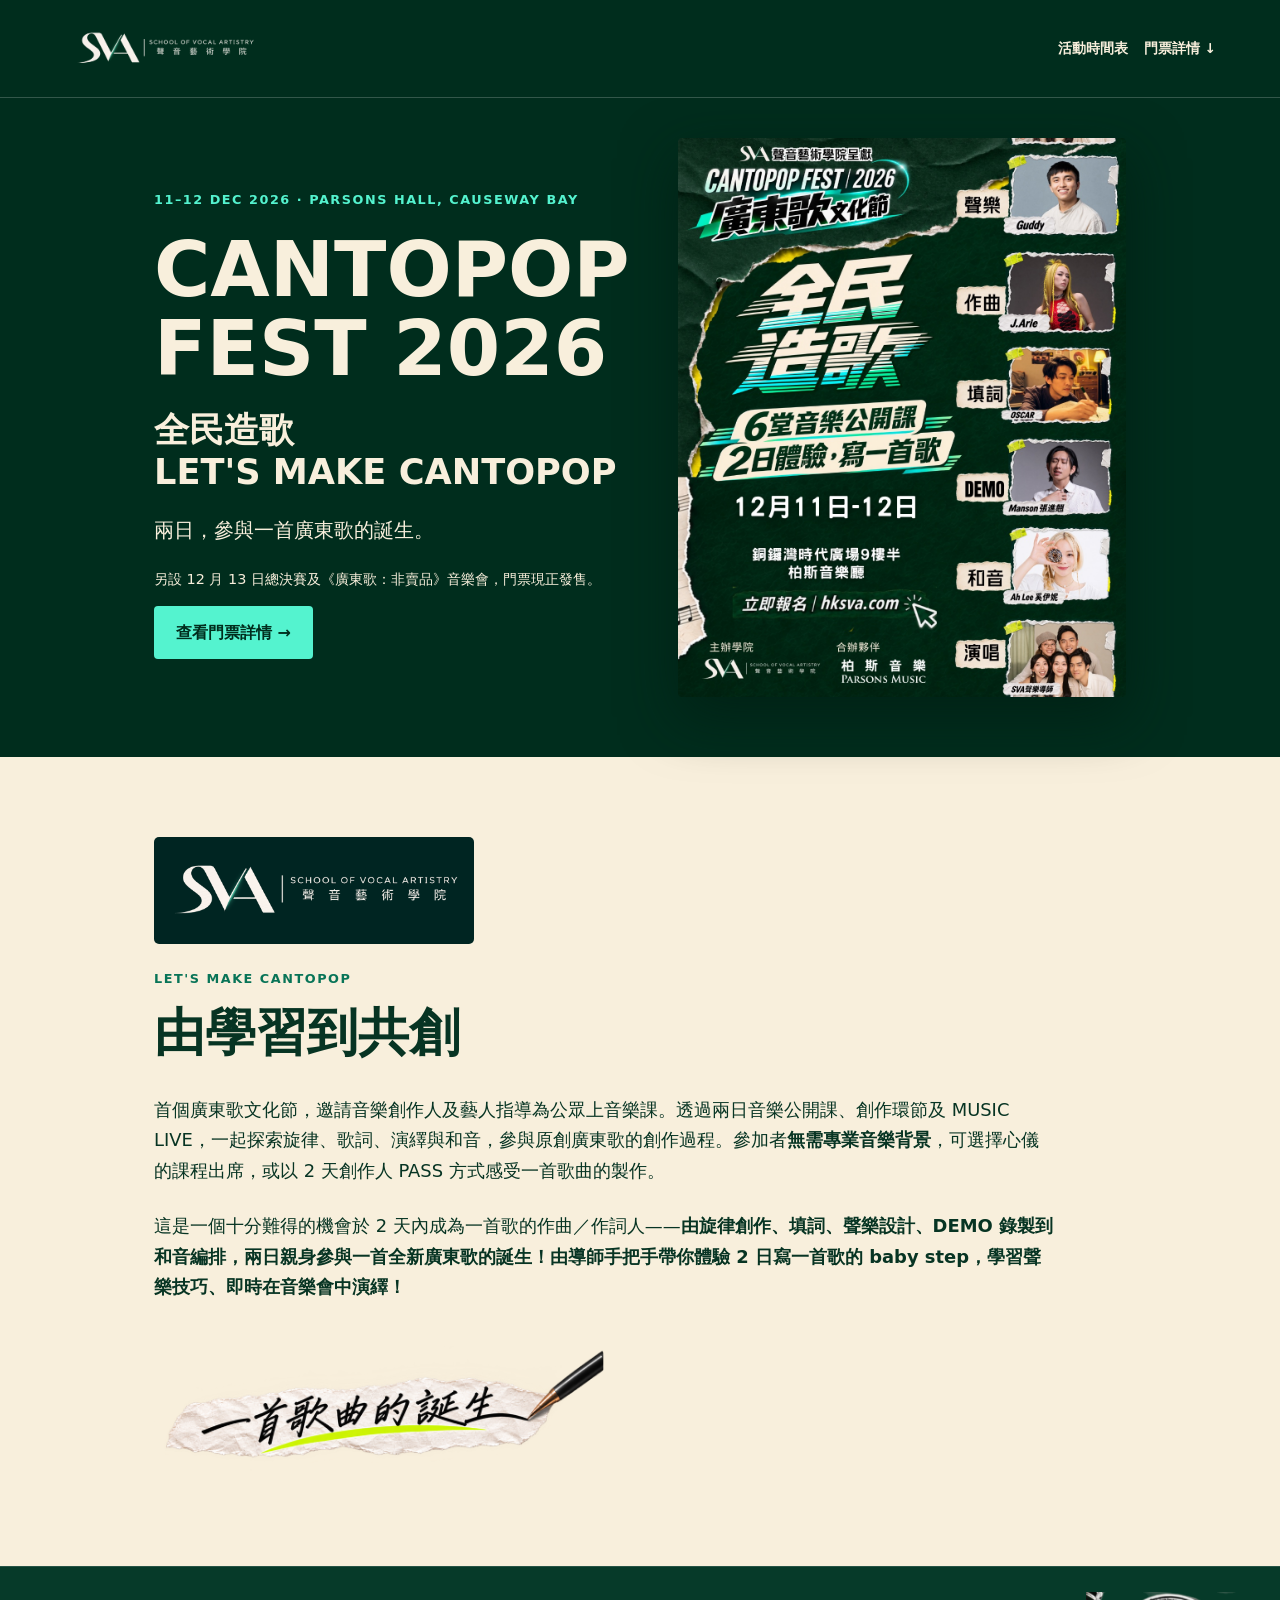
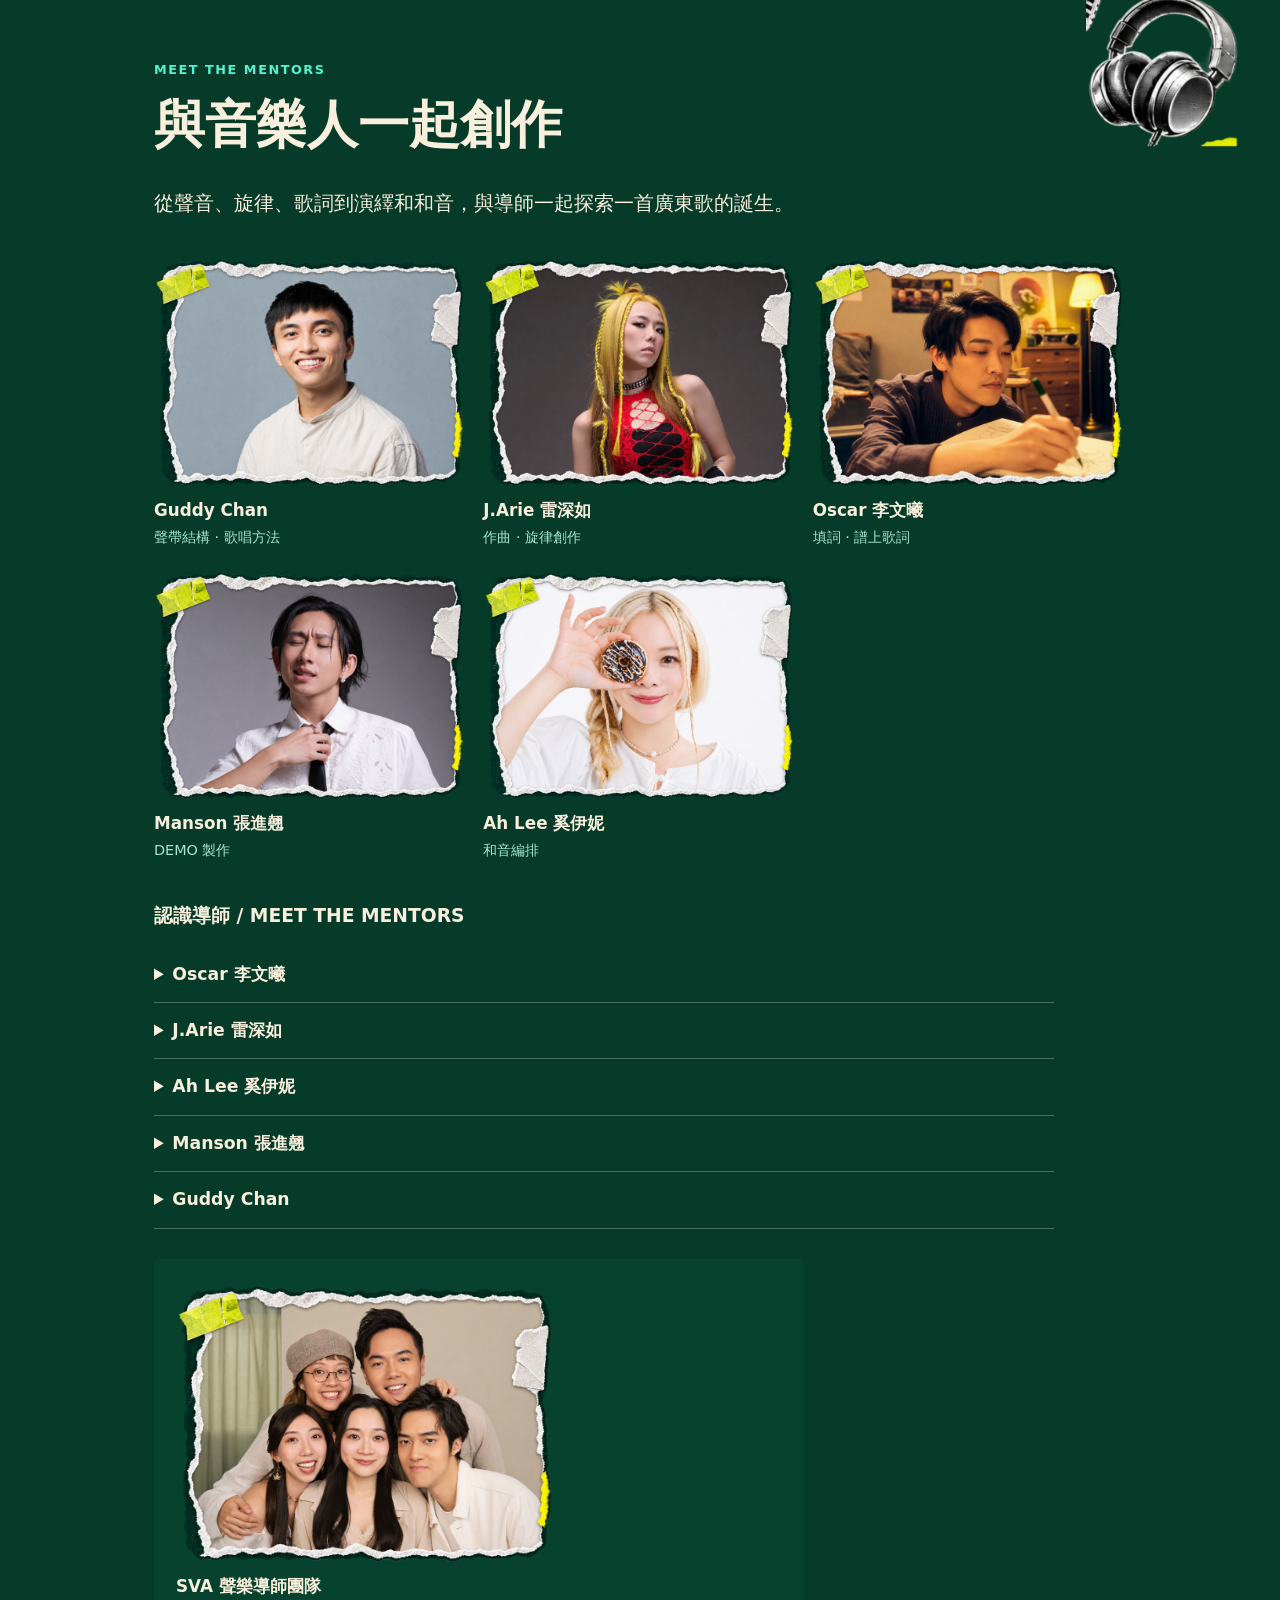
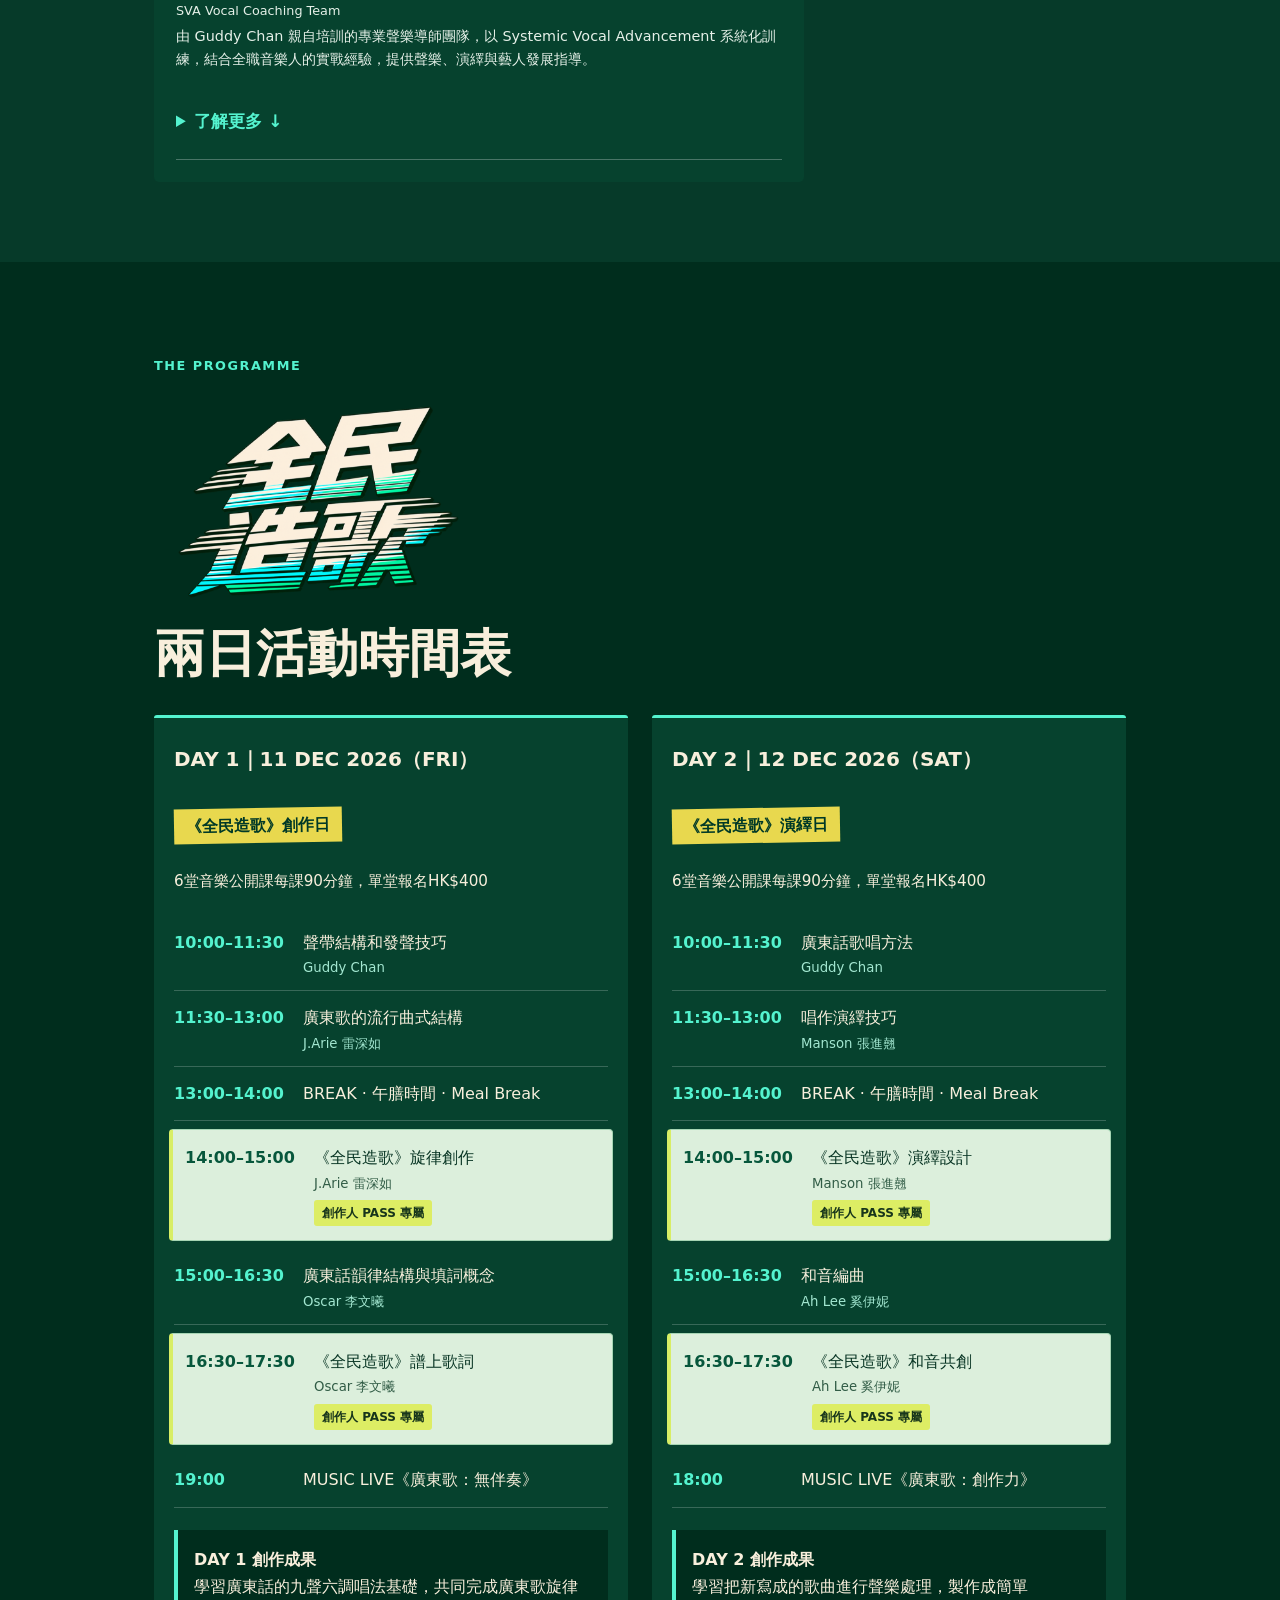
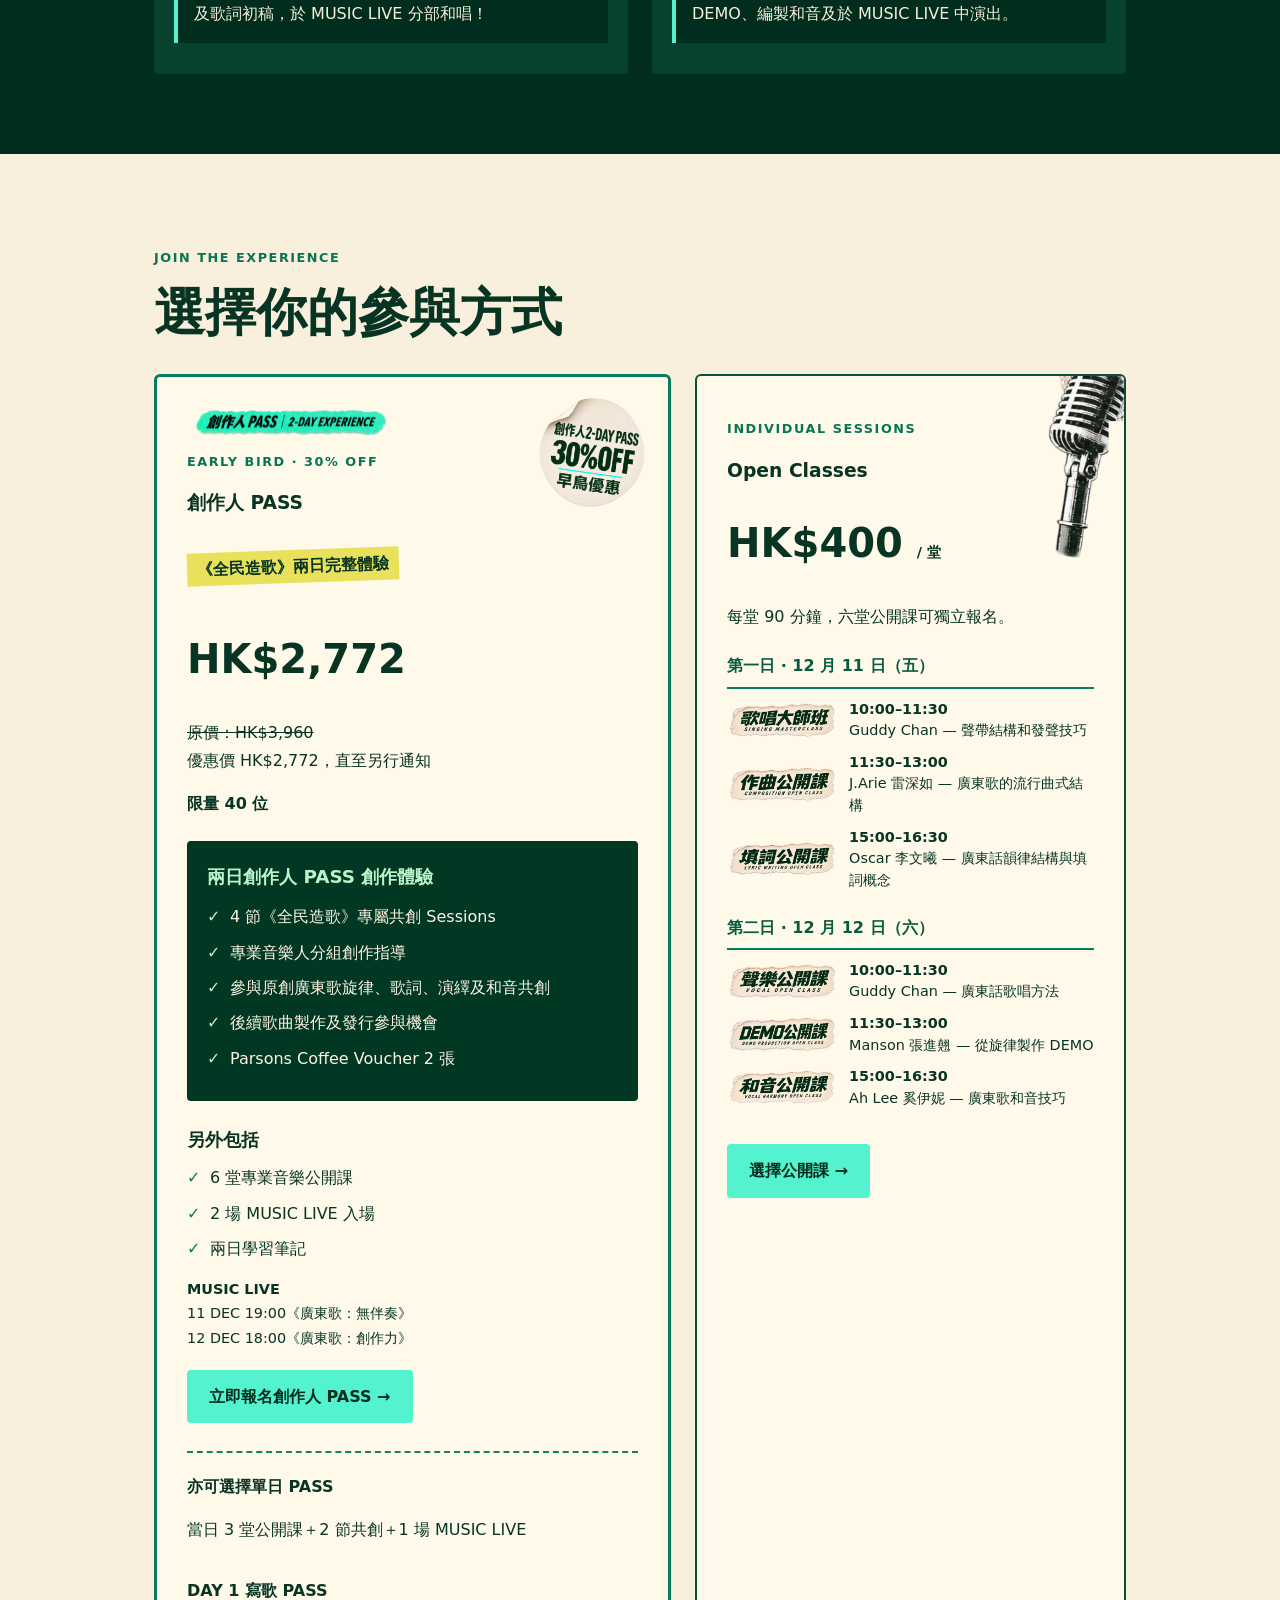
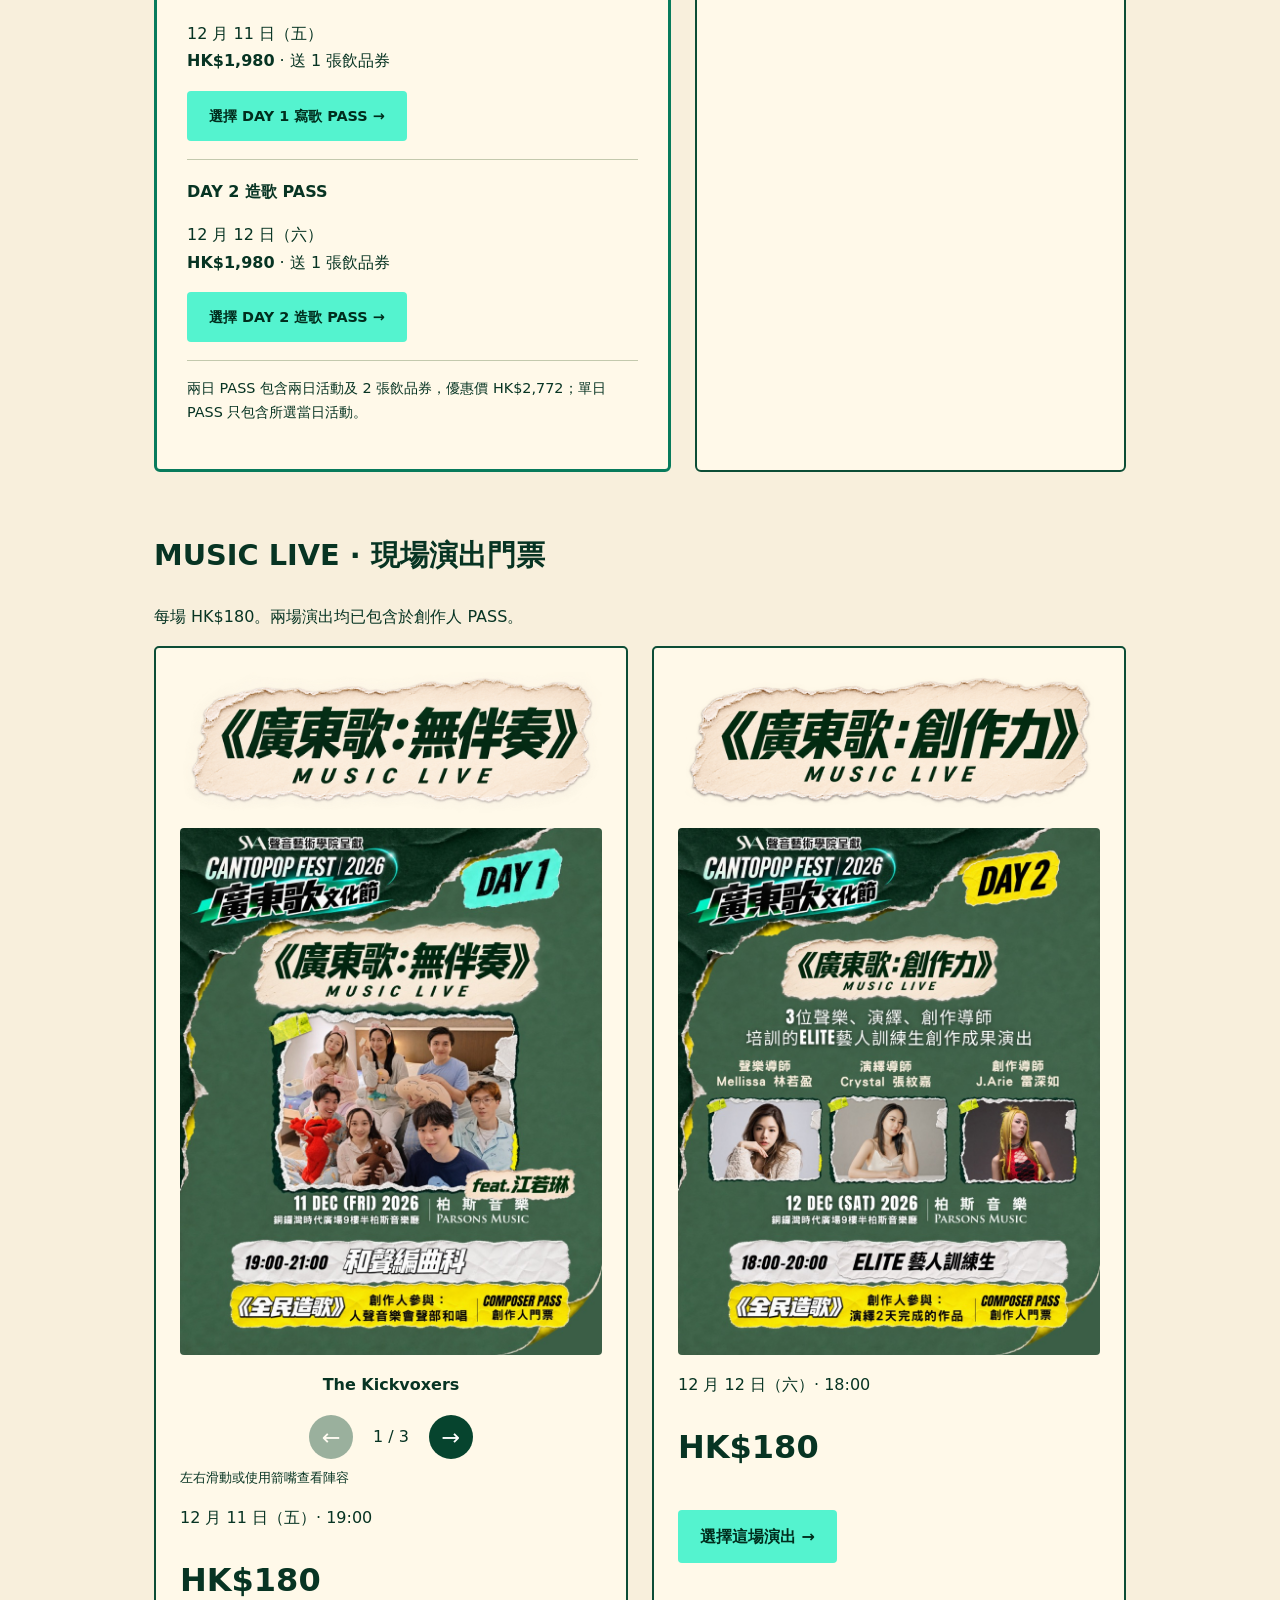
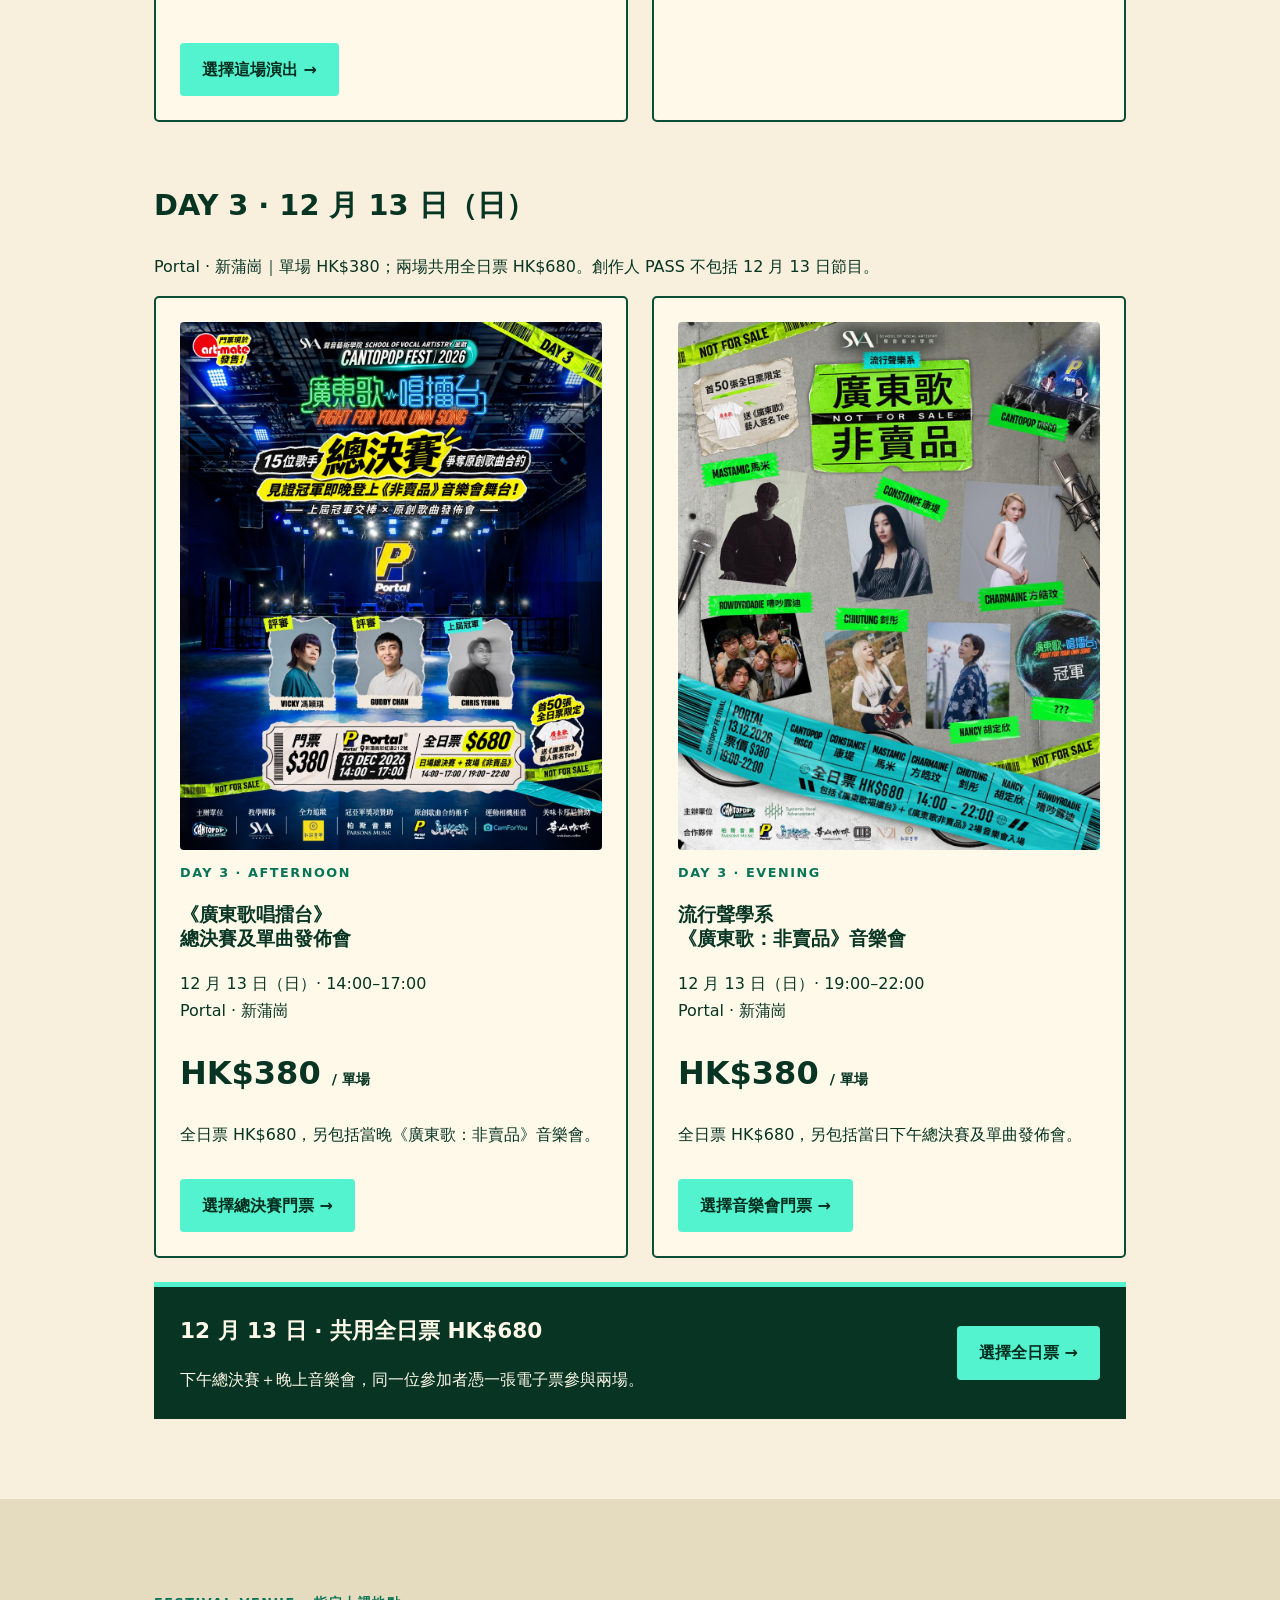
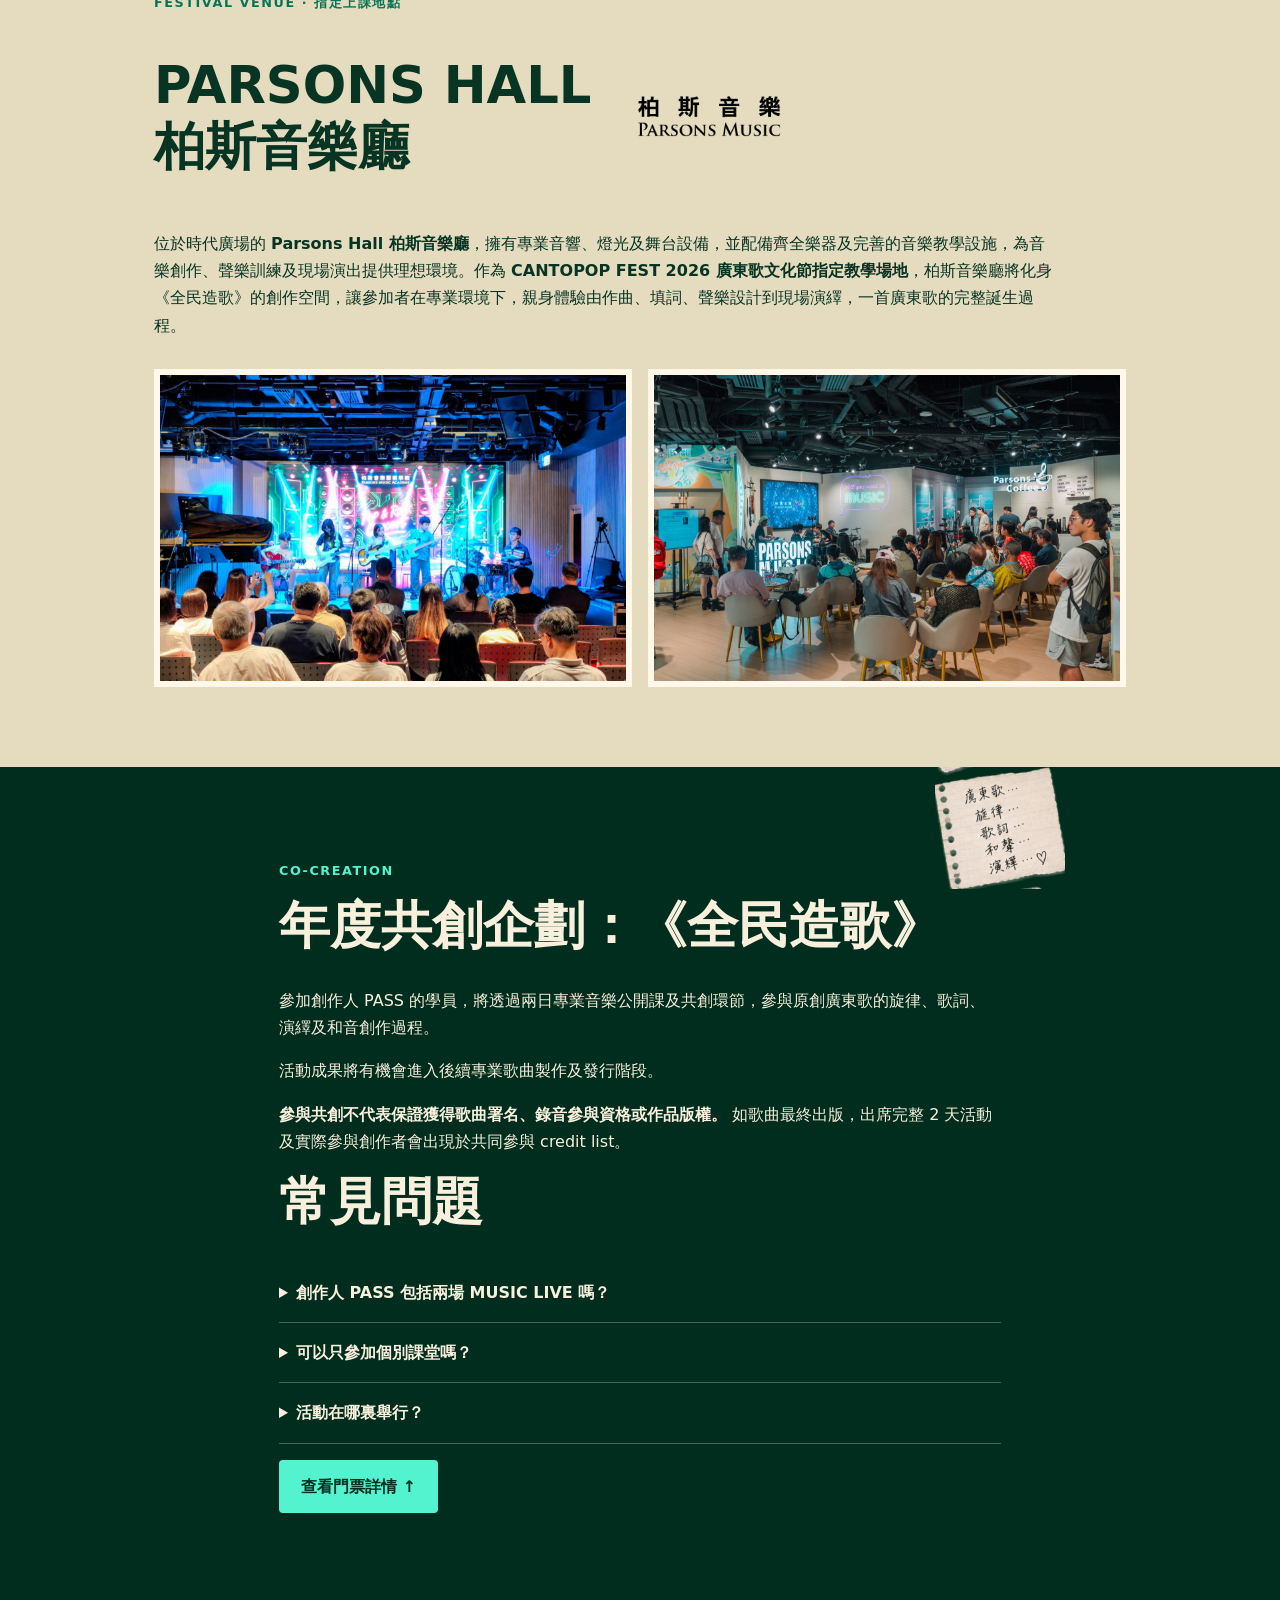
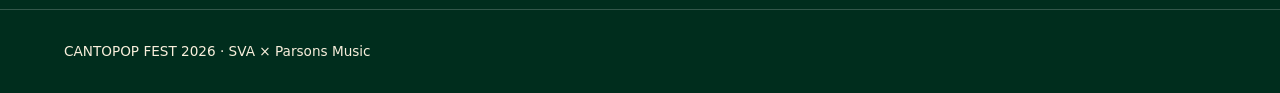
==== commit 4aa9d48d: "Add files via upload" ====
--- a/festival/index.html
+++ b/festival/index.html
@@ -20,4 +20,8 @@
 #purchase .checkout-content{position:relative}#purchase .checkout-footer{position:absolute;bottom:0;left:0;right:0;z-index:3}#purchase .checkout-scroll{padding-bottom:130px}#purchase .checkout-footer[hidden]{display:none!important}
 
 .programme-class-note{font-size:.95rem;line-height:1.6;margin:10px 0 22px;color:#f8efdc}
-</style></head><body><header><a class="header-sva" href="https://hksva.com/" aria-label="返回 SVA 聲音藝術學院首頁"><img src="assets/sva-header-h04.png" width="1000" height="333" alt="SVA 聲音藝術學院"></a><nav><a href="#schedule">活動時間表</a><a href="#tickets">門票詳情 ↓</a></nav></header><main id="top"><section class="wrap hero"><div class="hero-copy"><p class="eyebrow">11–12 DEC 2026 · PARSONS HALL, CAUSEWAY BAY</p><h1>CANTOPOP<br>FEST 2026</h1><h2>全民造歌<br>LET'S MAKE CANTOPOP</h2><p class="intro">兩日，參與一首廣東歌的誕生。</p><a class="button" href="#tickets">查看門票詳情 →</a></div><img src="assets/hero-20261114.jpg" width="1080" height="1350" alt="CANTOPOP FEST 2026 全民造歌活動海報"></section><section class="section-light about"><div class="wrap"><img class="sva-brand" src="assets/sva-logo.png" alt="SVA 聲音藝術學院" loading="lazy"><p class="eyebrow">LET'S MAKE CANTOPOP</p><h2>由學習到共創</h2><div class="about-copy"><p>首個廣東歌文化節，邀請音樂創作人及藝人指導為公眾上音樂課。透過兩日音樂公開課、創作環節及 MUSIC LIVE，一起探索旋律、歌詞、演繹與和音，參與原創廣東歌的創作過程。參加者<strong>無需專業音樂背景</strong>，可選擇心儀的課程出席，或以 2 天創作人 PASS 方式感受一首歌曲的製作。</p><p>這是一個十分難得的機會於 2 天內成為一首歌的作曲／作詞人——<strong>由旋律創作、填詞、聲樂設計、DEMO 錄製到和音編排，兩日親身參與一首全新廣東歌的誕生！由導師手把手帶你體驗 2 日寫一首歌的 baby step，學習聲樂技巧、即時在音樂會中演繹！</strong></p></div><img class="song-birth" src="assets/song-birth.png" alt="一首歌曲的誕生" loading="lazy"></div></section><section class="mentors-section" id="mentors"><div class="wrap"><p class="eyebrow">MEET THE MENTORS</p><h2>與音樂人一起創作</h2><p class="intro">從聲音、旋律、歌詞到演繹和和音，與導師一起探索一首廣東歌的誕生。</p><div class="mentor-grid"><article class="mentor"><img src="assets/Guddy.png" alt="Guddy Chan" loading="lazy"><h3>Guddy Chan</h3><p>聲帶結構 · 歌唱方法</p></article><article class="mentor"><img src="assets/02_J-Arie.png" alt="J.Arie 雷深如" loading="lazy"><h3>J.Arie 雷深如</h3><p>作曲 · 旋律創作</p></article><article class="mentor"><img src="assets/Oscar.png" alt="Oscar 李文曦" loading="lazy"><h3>Oscar 李文曦</h3><p>填詞 · 譜上歌詞</p></article><article class="mentor"><img src="assets/Manson.png" alt="Manson 張進翹" loading="lazy"><h3>Manson 張進翹</h3><p>DEMO 製作</p></article><article class="mentor"><img src="assets/Ah-Lee.png" alt="Ah Lee 奚伊妮" loading="lazy"><h3>Ah Lee 奚伊妮</h3><p>和音編排</p></article></div><div class="mentor-bios"><h3>認識導師 / MEET THE MENTORS</h3><details><summary>Oscar 李文曦</summary><p>現為商業電台叱咤903DJ，亦為本地填詞人、音樂錄像導演及演唱會創意策劃。出版著作有長篇小說《壽願僧》、散文集《一起一個人》、《日常風物詩》、《想像記憶集合體》、短篇故事集《虛構夜誌》、《山海之間》。填詞作品約三百首，其中本地流行榜冠軍歌包括Mirror《Reflection》、陳奕迅《致明日的舞》、陳健安《戀愛腦之死》、陳卓賢《留一天與你喘息》、林家謙《喃嘸師感官漫遊》、陳慧琳《鳴謝你而不想說後悔》、Collar《Riding High》、鄭秀文《致我們的夢想》、炎明熹《風旅》等等。</p></details><details><summary>J.Arie 雷深如</summary><p>香港唱作女歌手及創作導師，作曲作品 Kiri.T《至少做一件離譜的事》獲得CASH 金帆獎《最佳旋律》。近年參與作曲及製作的部分包括Jeremy 李駿傑《I Played Me Like a Fool》、Stephy鄧麗欣《已經離我太遠》、Lolly Talk《一把火》、炎明熹《Little Magic》、黃淑蔓《Dream my dreams》，容祖兒《但你要甜》、Kiri.T《哀傷和愛上算不算同音字》、炎明熹《Only for me》、鄭欣宜《豐乳肥臀》等等。</p></details><details><summary>Ah Lee 奚伊妮</summary><p>香港作曲人、唱作歌手、音樂製作人、人聲音樂創作者。2024年入選馮穎琪及周耀輝策劃的《埋班作樂III》，擔任作曲人，在監製王雙駿帶領下創作《地縛靈》（王嘉儀主唱），最終奪得「最佳旋律」「最佳編曲」及「最佳歌曲」三個獎項。作曲及監製作品包括尹嘉裕《Situationship》、胡定欣《未知也好》。個人單曲包括《我行》、《黑太陽》、《赤裏海》，以破格的「失序多重人聲」風格廣獲音樂人、製作人及電台DJ推介。</p><p>活躍和音編製及無伴奏演出，包括為電影《哪一天我們會飛》主題曲《差一點我們會飛》、電影《媽媽的神奇小子》主題曲《神奇之路》、第38屆香港電影金像獎頒獎典禮「致敬環節」歌曲《可一可再》作無伴奏編曲及演繹。2024隨音樂組合VOB遠赴莫斯科參加Moscow A Cappella Festival 2024，完成14場演出並於音樂節大賽中榮獲亞軍。</p></details><details><summary>Manson 張進翹</summary><p>2021年因參加節目《全民造星3》廣為人熟悉，出道作《今天我不想做嘢》道出城市人的心聲，同年獲得新城勁爆頒獎禮「勁爆獨立音樂人獎」。2023年推出首張全英文個人概念EP【liFe iS...】，當中一首富英倫搖滾味道的歌曲「QUEST?ONS」獲得商業二台「903豁達推介 No.1」。</p><p>今年推出單曲《夢旅途之歌》、《Soul Beautiful》、《累極才是正常》等，延續遼闊的詞曲創作之路。</p></details><details><summary>Guddy Chan</summary><p>畢業於香港中文大學音樂系，於美國跟隨荷里活頂尖流行聲樂導師 Brett Manning（曾指導 Taylor Swift、Miley Cyrus 及 Jimmy Gnecco）深造及親自頒發認證，成為「Singing Success」認可聲樂教練。先後跟隨國際大師 Ron Anderson（P!nk 及 Alicia Keys 的導師）和 Gary Catona（Whitney Houston 及 Stevie Wonder 的導師）研習，掌握了如何建立歌手聲音、以及運用身體協調來達致高效發聲的專業技術。</p><p>融合 Classical Music background 及荷里活頂級聲樂技巧帶到現時當代香港流行樂壇，Guddy 是備受追捧的「明星級」聲樂教練，目前指導歌手包括陳柏宇、衛蘭、鄭秀文、MC 張天賦、Gareth.T、林奕匡、陳健安、馮允謙、劉浩龍、連詩雅、Rubberband主音6號、MIRROR 成員Jeremy、Anson Lo、洪卓立、方皓玟、小肥、胡定欣等超過50位歌手。除了技巧提升，Guddy亦擅長協助歌手修復各類聲帶問題，如聲帶結節、痙攣性失音症及聲帶萎縮等。</p></details><article class="mentor mentor-team" id="sva-team-profile"><img src="assets/sva-coaching-team.png" width="900" height="675" alt="SVA 聲樂導師團隊合照" loading="lazy"><h3>SVA 聲樂導師團隊</h3><p class="team-en">SVA Vocal Coaching Team</p><p>由 Guddy Chan 親自培訓的專業聲樂導師團隊，以 Systemic Vocal Advancement 系統化訓練，結合全職音樂人的實戰經驗，提供聲樂、演繹與藝人發展指導。</p><details class="team-profile-details"><summary><span class="team-more">了解更多 ↓</span><span class="team-less">收起 ↑</span></summary><p>SVA 聲樂導師團隊由 Guddy Chan 親自培訓多年，團隊成員均為全職音樂人，包括音樂監製、職業歌手、藝人及演繹指導，結合專業音樂實踐與聲樂教學經驗，為學員提供更全面的學習與指導。</p><p>以 <strong>Systemic Vocal Advancement「系統聲樂發展」</strong> 為教學核心，SVA 重視歌唱所需的聲音協調與肌肉運用，透過系統化的常規練聲 <strong>Voice Building Routine</strong>，協助學員持續建立穩定、靈活而具延展性的聲音。</p><p>團隊提供 <strong>1 對 1 聲樂指導、藝人訓練及恆常小組課程</strong>。Vocal Building 練聲團隊具備 Rockschool Vocal Grade 8 及專業聲樂教學資格，為不同程度的學員提供音感訓練與聲樂基礎培訓。</p></details></article></div></div></section><section class="wrap programme" id="schedule"><p class="eyebrow">THE PROGRAMME</p><img class="schedule-logo" src="assets/make-cantopop-logo.png" alt="全民造歌" loading="lazy"><h2>兩日活動時間表</h2><div class="schedule"><div class="day"><h3>DAY 1｜11 DEC 2026（FRI）</h3><p class="day-theme">《全民造歌》創作日</p><p class="programme-class-note">6堂音樂公開課每課90分鐘，單堂報名HK$400</p><div class="row"><time>10:00–11:30</time><span>聲帶結構和發聲技巧<small class="schedule-teacher">Guddy Chan</small></span></div><div class="row"><time>11:30–13:00</time><span>廣東歌的流行曲式結構<small class="schedule-teacher">J.Arie 雷深如</small></span></div><div class="row"><time>13:00–14:00</time><span>BREAK · 午膳時間 · Meal Break</span></div><div class="row creative-session"><time>14:00–15:00</time><span>《全民造歌》旋律創作<small class="schedule-teacher">J.Arie 雷深如</small><span class="pass-exclusive-badge">創作人 PASS 專屬</span></span></div><div class="row"><time>15:00–16:30</time><span>廣東話韻律結構與填詞概念<small class="schedule-teacher">Oscar 李文曦</small></span></div><div class="row creative-session"><time>16:30–17:30</time><span>《全民造歌》譜上歌詞<small class="schedule-teacher">Oscar 李文曦</small><span class="pass-exclusive-badge">創作人 PASS 專屬</span></span></div><div class="row"><time>19:00</time><span>MUSIC LIVE《廣東歌：無伴奏》</span></div><p class="outcome"><strong>DAY 1 創作成果</strong><br>學習廣東話的九聲六調唱法基礎，共同完成廣東歌旋律及歌詞初稿，於 MUSIC LIVE 分部和唱！</p></div><div class="day"><h3>DAY 2｜12 DEC 2026（SAT）</h3><p class="day-theme">《全民造歌》演繹日</p><p class="programme-class-note">6堂音樂公開課每課90分鐘，單堂報名HK$400</p><div class="row"><time>10:00–11:30</time><span>廣東話歌唱方法<small class="schedule-teacher">Guddy Chan</small></span></div><div class="row"><time>11:30–13:00</time><span>唱作演繹技巧<small class="schedule-teacher">Manson 張進翹</small></span></div><div class="row"><time>13:00–14:00</time><span>BREAK · 午膳時間 · Meal Break</span></div><div class="row creative-session"><time>14:00–15:00</time><span>《全民造歌》演繹設計<small class="schedule-teacher">Manson 張進翹</small><span class="pass-exclusive-badge">創作人 PASS 專屬</span></span></div><div class="row"><time>15:00–16:30</time><span>和音編曲<small class="schedule-teacher">Ah Lee 奚伊妮</small></span></div><div class="row creative-session"><time>16:30–17:30</time><span>《全民造歌》和音共創<small class="schedule-teacher">Ah Lee 奚伊妮</small><span class="pass-exclusive-badge">創作人 PASS 專屬</span></span></div><div class="row"><time>18:00</time><span>MUSIC LIVE《廣東歌：創作力》</span></div><p class="outcome"><strong>DAY 2 創作成果</strong><br>學習把新寫成的歌曲進行聲樂處理，製作成簡單 DEMO、編製和音及於 MUSIC LIVE 中演出。</p></div></div></section><section class="section-light" id="tickets"><div class="wrap"><p class="eyebrow">JOIN THE EXPERIENCE</p><h2>選擇你的參與方式</h2><div class="tickets"><article class="card pass-card"><img class="discount-sticker" src="assets/early-bird.png" alt="早鳥優惠七折" loading="lazy"><img class="pass-heading" src="assets/pass-heading.png" alt="" loading="lazy"><p class="eyebrow">EARLY BIRD · 30% OFF</p><h3>創作人 PASS</h3><p class="pass-name">《全民造歌》兩日完整體驗</p><p class="price">HK$2,772</p><p><s>原價：HK$3,960</s><br>優惠價 HK$2,772，直至另行通知</p><p class="pass-capacity">限量 40 位</p><div class="pass-exclusive-panel"><h4>只有創作人 PASS 先有</h4><ul class="pass-checklist"><li>4 節《全民造歌》專屬共創 Sessions</li><li>專業音樂人分組創作指導</li><li>參與原創廣東歌旋律、歌詞、演繹及和音共創</li><li>後續歌曲製作及發行參與機會</li><li>Parsons Coffee Voucher 2 張</li></ul></div><div class="pass-included"><h4>另外包括</h4><ul class="pass-checklist"><li>6 堂專業音樂公開課</li><li>2 場 MUSIC LIVE 入場</li><li>兩日學習筆記</li></ul><p class="small"><strong>MUSIC LIVE</strong><br>11 DEC 19:00《廣東歌：無伴奏》<br>12 DEC 18:00《廣東歌：創作力》</p></div><a class="button" data-entry="CREATOR_PASS" href="#order-box">立即報名創作人 PASS →</a><p class="notice sales-notice">報名即將開放</p></article><article class="card class-card"><img class="card-art" src="assets/15_Vintage_Microphone.png" alt="" loading="lazy"><p class="eyebrow">INDIVIDUAL SESSIONS</p><h3>Open Classes</h3><p class="price">HK$400 <span class="small">/ 堂</span></p><p>每堂 90 分鐘，六堂公開課可獨立報名。</p><div class="class-list"><h4>第一日 · 12 月 11 日（五）</h4><div class="class-item"><img src="assets/class-vocal.png" alt="" loading="lazy"><p><strong>10:00–11:30</strong><br>Guddy Chan — 聲帶結構和發聲技巧</p></div><div class="class-item"><img src="assets/class-songwriting.png" alt="" loading="lazy"><p><strong>11:30–13:00</strong><br>J.Arie 雷深如 — 廣東歌的流行曲式結構</p></div><div class="class-item"><img src="assets/class-lyrics.png" alt="" loading="lazy"><p><strong>15:00–16:30</strong><br>Oscar 李文曦 — 廣東話韻律結構與填詞概念</p></div><h4>第二日 · 12 月 12 日（六）</h4><div class="class-item"><img src="assets/class-science.png" alt="" loading="lazy"><p><strong>10:00–11:30</strong><br>Guddy Chan — 廣東話歌唱方法</p></div><div class="class-item"><img src="assets/class-demo.png" alt="" loading="lazy"><p><strong>11:30–13:00</strong><br>Manson 張進翹 — 從旋律製作 DEMO</p></div><div class="class-item"><img src="assets/class-harmony.png" alt="" loading="lazy"><p><strong>15:00–16:30</strong><br>Ah Lee 奚伊妮 — 廣東歌和音技巧</p></div></div><button type="button" class="button purchase-open" data-entry="classes">選擇公開課 →</button></article></div><h3 class="live-heading">MUSIC LIVE · 現場演出門票</h3><p>每場 HK$180。兩場演出均已包含於創作人 PASS。</p><div class="live-grid"><article class="live-card"><img class="live-title" src="assets/live-title-1.png" alt="廣東歌：無伴奏 MUSIC LIVE" loading="lazy"><div class="poster-slider" aria-label="無伴奏演出陣容"><div class="poster-track" id="live-lineup" tabindex="0"><div class="poster-slide"><img class="live-poster" src="assets/live-1.jpg" alt="The Kickvoxers 無伴奏演出海報" loading="lazy"><p>The Kickvoxers</p></div><div class="poster-slide"><img class="live-poster" src="assets/live-focus.jpg" alt="FOCUS 無伴奏演出海報" loading="lazy"><p>FOCUS</p></div><div class="poster-slide elan-slide"><img class="live-poster" src="assets/elan-kong.png" alt="江若琳" loading="lazy"><p>江若琳</p></div></div><div class="slider-controls"><button type="button" id="lineup-prev" aria-label="上一位演出嘉賓">←</button><span id="lineup-status" aria-live="polite">1 / 3</span><button type="button" id="lineup-next" aria-label="下一位演出嘉賓">→</button></div><p class="slider-hint">左右滑動或使用箭嘴查看陣容</p></div><p>12 月 11 日（五）· 19:00</p><p class="price">HK$180</p><button type="button" class="button purchase-open" data-entry="LIVE_D1">選擇這場演出 →</button><p class="notice sales-notice">報名即將開放</p></article><article class="live-card"><img class="live-title" src="assets/live-title-2.png" alt="廣東歌：創作力 MUSIC LIVE" loading="lazy"><img class="live-poster" src="assets/live-2.jpg" alt="廣東歌：創作力 MUSIC LIVE 海報" loading="lazy"><p>12 月 12 日（六）· 18:00</p><p class="price">HK$180</p><button type="button" class="button purchase-open" data-entry="LIVE_D2">選擇這場演出 →</button><p class="notice sales-notice">報名即將開放</p></article></div></div></section><section class="venue"><div class="wrap"><div class="venue-intro"><p class="eyebrow">FESTIVAL VENUE · 指定上課地點</p><div class="venue-heading"><h2>PARSONS HALL<br>柏斯音樂廳</h2><img class="parsons-logo" src="assets/parsons-logo.png" alt="Parsons Music 柏斯音樂" loading="lazy"></div><p>位於時代廣場的 <strong>Parsons Hall 柏斯音樂廳</strong>，擁有專業音響、燈光及舞台設備，並配備齊全樂器及完善的音樂教學設施，為音樂創作、聲樂訓練及現場演出提供理想環境。作為 <strong>CANTOPOP FEST 2026 廣東歌文化節指定教學場地</strong>，柏斯音樂廳將化身《全民造歌》的創作空間，讓參加者在專業環境下，親身體驗由作曲、填詞、聲樂設計到現場演繹，一首廣東歌的完整誕生過程。</p></div><div class="venue-images"><img src="assets/parsons-hall.jpg" alt="柏斯音樂廳的舞台及觀眾席" loading="lazy"><img src="assets/parsons-space.jpg" alt="柏斯音樂活動空間" loading="lazy"></div></div></section><section class="wrap terms"><p class="eyebrow">CO-CREATION</p><h2>年度共創企劃：《全民造歌》</h2><p>參加創作人 PASS 的學員，將透過兩日專業音樂公開課及共創環節，參與原創廣東歌的旋律、歌詞、演繹及和音創作過程。</p><p>活動成果將有機會進入後續專業歌曲製作及發行階段。</p><p><strong>參與共創不代表保證獲得歌曲署名、錄音參與資格或作品版權。</strong> 如歌曲最終出版，出席完整 2 天活動及實際參與創作者會出現於共同參與 credit list。</p><div class="faq"><h2>常見問題</h2><details><summary>創作人 PASS 包括兩場 MUSIC LIVE 嗎？</summary><p>包括，兩場 MUSIC LIVE 均包含在創作人 PASS 內。</p></details><details><summary>可以只參加個別課堂嗎？</summary><p>六堂 Open Classes 可獨立報名；Creative Sessions 只限創作人 PASS 持有人參加。</p></details><details><summary>活動在哪裏舉行？</summary><p>銅鑼灣時代廣場 9 樓半柏斯音樂廳。</p></details></div><p><a class="button" href="#tickets">查看門票詳情 ↑</a></p></section></main><footer>CANTOPOP FEST 2026 · SVA × Parsons Music</footer><script src="config.js"></script><script src="ticketing.js?v=3.0" defer></script><script>(function(){const track=document.getElementById('live-lineup'),prev=document.getElementById('lineup-prev'),next=document.getElementById('lineup-next'),status=document.getElementById('lineup-status');if(!track||!prev||!next)return;function update(){const i=Math.max(0,Math.min(2,Math.round(track.scrollLeft/track.clientWidth)));status.textContent=(i+1)+' / 3';prev.disabled=i===0;next.disabled=i===2}function move(d){const i=Math.round(track.scrollLeft/track.clientWidth);track.scrollTo({left:Math.max(0,Math.min(2,i+d))*track.clientWidth,behavior:'smooth'})}prev.addEventListener('click',()=>move(-1));next.addEventListener('click',()=>move(1));track.addEventListener('scroll',update,{passive:true});window.addEventListener('resize',update);update()})();</script><aside class="festival-sticky-cta" id="mobile-ticket-bar" aria-label="活動報名"><div class="sticky-ticket-copy"><strong>早鳥 HK$2,772</strong><span>單堂 HK$400 · LIVE HK$180</span></div><button type="button" class="button" data-entry="">立即報名 →</button></aside><dialog id="purchase" aria-labelledby="purchase-title"><div class="checkout-top"><img src="assets/sva-header-h04.png" alt="SVA 聲音藝術學院"><button type="button" id="close-modal" aria-label="關閉購票視窗">×</button></div><div class="checkout-layout"><aside class="checkout-art"><img id="checkout-poster" src="assets/hero-20261114.jpg" alt="CANTOPOP FEST 官方海報"><div class="checkout-caption"><span>11–12 DEC 2026</span><h2>兩日，參與一首<br>廣東歌的誕生。</h2><p>PARSONS HALL · CAUSEWAY BAY</p></div></aside><div class="checkout-content"><div class="checkout-progress" id="progress"></div><div class="checkout-scroll" id="checkout-scroll"><p class="checkout-kicker" id="kicker"></p><h2 id="purchase-title" tabindex="-1">選擇你的參與方式</h2><div id="order-box" hidden><p id="checkout-unavailable" hidden>售票連線尚未設定，請稍後再試。查詢：<a href="https://wa.me/85268984558">WhatsApp 6898 4558</a></p><div data-step="0"><p>由學習到共創，選擇你想參與的體驗。</p><div class="experience-choices"><button type="button" data-experience="CREATOR_PASS"><img src="assets/hero-20261114.jpg" alt=""><span><small>兩日完整體驗</small><strong>創作人 PASS</strong><em>6 堂公開課 · 4 節共創 · 2 場 MUSIC LIVE</em><b>HK$2,772</b></span></button><button type="button" data-experience="classes"><img src="assets/02_J-Arie.png" alt=""><span><small>六堂星級公開課</small><strong>Open Classes</strong><em>每堂 90 分鐘，可獨立報名</em><b>HK$400 / 堂</b></span></button><button type="button" data-experience="live"><img src="assets/live-1.jpg" alt=""><span><small>現場演出</small><strong>MUSIC LIVE</strong><em>廣東歌：無伴奏 · 廣東歌：創作力</em><b>HK$180 / 場</b></span></button></div></div><form id="order-form"><section data-step="1" hidden><fieldset><legend>選擇門票</legend><label class="ticket-option"><input id="pass" type="checkbox"><img class="ticket-thumb" src="assets/hero-20261114.jpg" alt="" loading="lazy"><span><strong class="option-date">12 月 11–12 日 · 兩日活動</strong><span class="option-name">創作人 PASS · HK$2,772</span></span><span class="quantity-control"><span>數量</span><select aria-label="創作人 PASS 數量" data-quantity="CREATOR_PASS"><option value="1">1</option><option value="2">2</option><option value="3">3</option><option value="4">4</option><option value="5">5</option><option value="6">6</option></select></span></label><label class="ticket-option"><input class="class-choice" type="checkbox" value="D1_VOCAL"><img class="ticket-thumb" src="assets/Guddy.png" alt="" loading="lazy"><span><strong class="option-date">12 月 11 日（五）10:00–11:30</strong><span class="option-name">Guddy Chan 聲帶結構和發聲技巧</span></span><span class="quantity-control"><span>數量</span><select aria-label="D1_VOCAL 數量" data-quantity="D1_VOCAL"><option value="1">1</option><option value="2">2</option><option value="3">3</option><option value="4">4</option><option value="5">5</option><option value="6">6</option></select></span></label><label class="ticket-option"><input class="class-choice" type="checkbox" value="D1_SONGWRITING"><img class="ticket-thumb" src="assets/02_J-Arie.png" alt="" loading="lazy"><span><strong class="option-date">12 月 11 日（五）11:30–13:00</strong><span class="option-name">J.Arie 雷深如 廣東歌的流行曲式結構</span></span><span class="quantity-control"><span>數量</span><select aria-label="D1_SONGWRITING 數量" data-quantity="D1_SONGWRITING"><option value="1">1</option><option value="2">2</option><option value="3">3</option><option value="4">4</option><option value="5">5</option><option value="6">6</option></select></span></label><label class="ticket-option"><input class="class-choice" type="checkbox" value="D1_LYRIC"><img class="ticket-thumb" src="assets/Oscar.png" alt="" loading="lazy"><span><strong class="option-date">12 月 11 日（五）15:00–16:30</strong><span class="option-name">Oscar 李文曦 廣東話韻律結構與填詞概念</span></span><span class="quantity-control"><span>數量</span><select aria-label="D1_LYRIC 數量" data-quantity="D1_LYRIC"><option value="1">1</option><option value="2">2</option><option value="3">3</option><option value="4">4</option><option value="5">5</option><option value="6">6</option></select></span></label><label class="ticket-option"><input class="class-choice" type="checkbox" value="D2_VOCAL_SCIENCE"><img class="ticket-thumb" src="assets/Guddy.png" alt="" loading="lazy"><span><strong class="option-date">12 月 12 日（六）10:00–11:30</strong><span class="option-name">Guddy Chan 廣東話歌唱方法</span></span><span class="quantity-control"><span>數量</span><select aria-label="D2_VOCAL_SCIENCE 數量" data-quantity="D2_VOCAL_SCIENCE"><option value="1">1</option><option value="2">2</option><option value="3">3</option><option value="4">4</option><option value="5">5</option><option value="6">6</option></select></span></label><label class="ticket-option"><input class="class-choice" type="checkbox" value="D2_PERFORMANCE"><img class="ticket-thumb" src="assets/Manson.png" alt="" loading="lazy"><span><strong class="option-date">12 月 12 日（六）11:30–13:00</strong><span class="option-name">Manson 張進翹 從旋律製作 DEMO</span></span><span class="quantity-control"><span>數量</span><select aria-label="D2_PERFORMANCE 數量" data-quantity="D2_PERFORMANCE"><option value="1">1</option><option value="2">2</option><option value="3">3</option><option value="4">4</option><option value="5">5</option><option value="6">6</option></select></span></label><label class="ticket-option"><input class="class-choice" type="checkbox" value="D2_HARMONY"><img class="ticket-thumb" src="assets/Ah-Lee.png" alt="" loading="lazy"><span><strong class="option-date">12 月 12 日（六）15:00–16:30</strong><span class="option-name">Ah Lee 奚伊妮 廣東歌和音技巧</span></span><span class="quantity-control"><span>數量</span><select aria-label="D2_HARMONY 數量" data-quantity="D2_HARMONY"><option value="1">1</option><option value="2">2</option><option value="3">3</option><option value="4">4</option><option value="5">5</option><option value="6">6</option></select></span></label><label class="ticket-option"><input class="class-choice" type="checkbox" value="LIVE_D1"><img class="ticket-thumb" src="assets/live-1.jpg" alt="" loading="lazy"><span><strong class="option-date">12 月 11 日（五）19:00</strong><span class="option-name">MUSIC LIVE《廣東歌：無伴奏》 · HK$180</span></span><span class="quantity-control"><span>數量</span><select aria-label="LIVE_D1 數量" data-quantity="LIVE_D1"><option value="1">1</option><option value="2">2</option><option value="3">3</option><option value="4">4</option><option value="5">5</option><option value="6">6</option></select></span></label><label class="ticket-option"><input class="class-choice" type="checkbox" value="LIVE_D2"><img class="ticket-thumb" src="assets/live-2.jpg" alt="" loading="lazy"><span><strong class="option-date">12 月 12 日（六）18:00</strong><span class="option-name">MUSIC LIVE《廣東歌：創作力》 · HK$180</span></span><span class="quantity-control"><span>數量</span><select aria-label="LIVE_D2 數量" data-quantity="LIVE_D2"><option value="1">1</option><option value="2">2</option><option value="3">3</option><option value="4">4</option><option value="5">5</option><option value="6">6</option></select></span></label></fieldset><p class="small">每項可選 1–6 份。創作人 PASS 已包括六堂公開課、四節創作 SESSION 及兩場 MUSIC LIVE，選擇 PASS 後其他項目會停用。</p></section><section data-step="2" hidden><label>購買人姓名 <input name="buyerName" required maxlength="100" autocomplete="name"></label><label>電郵 <input name="email" type="email" required maxlength="160" autocomplete="email"></label><label>電話 <input name="phone" required maxlength="40" autocomplete="tel"></label><label class="same-participant"><input type="checkbox" id="same-participant" checked> 參加者與購買人相同</label><input type="hidden" name="participant"><div id="participant-fields" hidden></div><p class="small">每份門票供一位參加者使用。為不同朋友訂票，請取消「參加者與購買人相同」，逐份填寫姓名。</p></section><section data-step="3" hidden><div id="review-tickets"></div><dl id="review-details"></dl><p class="checkout-note">核對後按「前往付款」，系統成功留位後會提供付款資料及十分鐘倒數。付款由 SVA 人手核實。</p></section><section data-step="4" hidden><div id="checkout-payment" hidden><p id="hold-countdown" role="status"></p><button class="button" type="button" id="back-to-selection">← 返回修改資料／選票</button><p class="small">如已付款，更改項目或金額後請聯絡 SVA 核對差額，請勿重複付款。</p><p id="payment-display" style="white-space:pre-line"></p><div class="payment-copy"><button type="button" data-copy-payment="124418161">複製 FPS ID</button><button type="button" data-copy-payment="242-436046-001">複製銀行戶口</button><span id="payment-copy-status" role="status" aria-live="polite"></span></div><img src="assets/fps-qr.jpg" alt="SVA 轉數快 FPS 二維碼" width="160" height="160" style="max-width:160px;height:auto"><label>付款單據（JPG、PNG 或 PDF，最多 5 MB）<input type="file" id="payment-proof" accept="image/jpeg,image/png,application/pdf"></label><p>提交單據後仍須由 SVA 核實付款；成功提交不代表已確認或出票。</p></div></section><div class="checkout-footer"><div class="checkout-total"><small>訂單總額</small><p id="payment-total">請選擇門票</p></div><div class="checkout-actions"><button type="button" class="quiet-button" id="wizard-back">← 返回</button><button type="button" class="button" id="wizard-next">下一步 →</button><button class="button" type="submit" disabled hidden>前往付款</button></div></div></form><div id="order-message" role="status" aria-live="polite"></div></div></div></div></div></dialog><script src="checkout-ui.js?v=3.1" defer></script></body></html>
+.day3-bundle{display:flex;gap:24px;align-items:center;justify-content:space-between;background:#073423;color:#fff9e9;padding:26px;margin-top:24px;border-top:5px solid #54f3cf}.day3-bundle strong{font-size:1.35rem}.day3-bundle p{margin-bottom:0}.day3-bundle .button{flex-shrink:0}.day3-option{border-color:#1d8062}.day3-choice-heading{margin-top:28px}.coupon-control{border-top:1px solid #d3ccb9;padding-top:18px;margin-top:20px}.coupon-control>div{display:flex;gap:8px;align-items:center}.coupon-control input{min-width:0;flex:1}.coupon-control button{padding:11px;border:1px solid #07563b;border-radius:4px;cursor:pointer}#coupon-status,#review-discount{font-size:14px;color:#166647}#review-discount:empty{display:none}@media(max-width:700px){.day3-bundle{display:block}.day3-bundle .button{margin-top:16px}.coupon-control>div{flex-wrap:wrap}}
+.single-day-passes{border-top:2px dashed #16825f;margin-top:28px;padding-top:20px}.single-day-passes>div{padding:18px 0;border-bottom:1px solid #c3c9ad}.single-day-passes h4{margin:0 0 10px}.single-day-passes .button{font-size:.9rem}.day-pass-option{background:#e3eedb;border-left:5px solid #047453}.day-pass-option small{display:block;margin-top:6px;font-size:12px;line-height:1.6}</style></head><body><header><a class="header-sva" href="https://hksva.com/" aria-label="返回 SVA 聲音藝術學院首頁"><img src="assets/sva-header-h04.png" width="1000" height="333" alt="SVA 聲音藝術學院"></a><nav><a href="#schedule">活動時間表</a><a href="#tickets">門票詳情 ↓</a></nav></header><main id="top"><section class="wrap hero"><div class="hero-copy"><p class="eyebrow">11–12 DEC 2026 · PARSONS HALL, CAUSEWAY BAY</p><h1>CANTOPOP<br>FEST 2026</h1><h2>全民造歌<br>LET'S MAKE CANTOPOP</h2><p class="intro">兩日，參與一首廣東歌的誕生。</p><p class="small">另設 12 月 13 日總決賽及《廣東歌：非賣品》音樂會，門票現正發售。</p><a class="button" href="#tickets">查看門票詳情 →</a></div><img src="assets/hero-20261114.jpg" width="1080" height="1350" alt="CANTOPOP FEST 2026 全民造歌活動海報"></section><section class="section-light about"><div class="wrap"><img class="sva-brand" src="assets/sva-logo.png" alt="SVA 聲音藝術學院" loading="lazy"><p class="eyebrow">LET'S MAKE CANTOPOP</p><h2>由學習到共創</h2><div class="about-copy"><p>首個廣東歌文化節，邀請音樂創作人及藝人指導為公眾上音樂課。透過兩日音樂公開課、創作環節及 MUSIC LIVE，一起探索旋律、歌詞、演繹與和音，參與原創廣東歌的創作過程。參加者<strong>無需專業音樂背景</strong>，可選擇心儀的課程出席，或以 2 天創作人 PASS 方式感受一首歌曲的製作。</p><p>這是一個十分難得的機會於 2 天內成為一首歌的作曲／作詞人——<strong>由旋律創作、填詞、聲樂設計、DEMO 錄製到和音編排，兩日親身參與一首全新廣東歌的誕生！由導師手把手帶你體驗 2 日寫一首歌的 baby step，學習聲樂技巧、即時在音樂會中演繹！</strong></p></div><img class="song-birth" src="assets/song-birth.png" alt="一首歌曲的誕生" loading="lazy"></div></section><section class="mentors-section" id="mentors"><div class="wrap"><p class="eyebrow">MEET THE MENTORS</p><h2>與音樂人一起創作</h2><p class="intro">從聲音、旋律、歌詞到演繹和和音，與導師一起探索一首廣東歌的誕生。</p><div class="mentor-grid"><article class="mentor"><img src="assets/Guddy.png" alt="Guddy Chan" loading="lazy"><h3>Guddy Chan</h3><p>聲帶結構 · 歌唱方法</p></article><article class="mentor"><img src="assets/02_J-Arie.png" alt="J.Arie 雷深如" loading="lazy"><h3>J.Arie 雷深如</h3><p>作曲 · 旋律創作</p></article><article class="mentor"><img src="assets/Oscar.png" alt="Oscar 李文曦" loading="lazy"><h3>Oscar 李文曦</h3><p>填詞 · 譜上歌詞</p></article><article class="mentor"><img src="assets/Manson.png" alt="Manson 張進翹" loading="lazy"><h3>Manson 張進翹</h3><p>DEMO 製作</p></article><article class="mentor"><img src="assets/Ah-Lee.png" alt="Ah Lee 奚伊妮" loading="lazy"><h3>Ah Lee 奚伊妮</h3><p>和音編排</p></article></div><div class="mentor-bios"><h3>認識導師 / MEET THE MENTORS</h3><details><summary>Oscar 李文曦</summary><p>現為商業電台叱咤903DJ，亦為本地填詞人、音樂錄像導演及演唱會創意策劃。出版著作有長篇小說《壽願僧》、散文集《一起一個人》、《日常風物詩》、《想像記憶集合體》、短篇故事集《虛構夜誌》、《山海之間》。填詞作品約三百首，其中本地流行榜冠軍歌包括Mirror《Reflection》、陳奕迅《致明日的舞》、陳健安《戀愛腦之死》、陳卓賢《留一天與你喘息》、林家謙《喃嘸師感官漫遊》、陳慧琳《鳴謝你而不想說後悔》、Collar《Riding High》、鄭秀文《致我們的夢想》、炎明熹《風旅》等等。</p></details><details><summary>J.Arie 雷深如</summary><p>香港唱作女歌手及創作導師，作曲作品 Kiri.T《至少做一件離譜的事》獲得CASH 金帆獎《最佳旋律》。近年參與作曲及製作的部分包括Jeremy 李駿傑《I Played Me Like a Fool》、Stephy鄧麗欣《已經離我太遠》、Lolly Talk《一把火》、炎明熹《Little Magic》、黃淑蔓《Dream my dreams》，容祖兒《但你要甜》、Kiri.T《哀傷和愛上算不算同音字》、炎明熹《Only for me》、鄭欣宜《豐乳肥臀》等等。</p></details><details><summary>Ah Lee 奚伊妮</summary><p>香港作曲人、唱作歌手、音樂製作人、人聲音樂創作者。2024年入選馮穎琪及周耀輝策劃的《埋班作樂III》，擔任作曲人，在監製王雙駿帶領下創作《地縛靈》（王嘉儀主唱），最終奪得「最佳旋律」「最佳編曲」及「最佳歌曲」三個獎項。作曲及監製作品包括尹嘉裕《Situationship》、胡定欣《未知也好》。個人單曲包括《我行》、《黑太陽》、《赤裏海》，以破格的「失序多重人聲」風格廣獲音樂人、製作人及電台DJ推介。</p><p>活躍和音編製及無伴奏演出，包括為電影《哪一天我們會飛》主題曲《差一點我們會飛》、電影《媽媽的神奇小子》主題曲《神奇之路》、第38屆香港電影金像獎頒獎典禮「致敬環節」歌曲《可一可再》作無伴奏編曲及演繹。2024隨音樂組合VOB遠赴莫斯科參加Moscow A Cappella Festival 2024，完成14場演出並於音樂節大賽中榮獲亞軍。</p></details><details><summary>Manson 張進翹</summary><p>2021年因參加節目《全民造星3》廣為人熟悉，出道作《今天我不想做嘢》道出城市人的心聲，同年獲得新城勁爆頒獎禮「勁爆獨立音樂人獎」。2023年推出首張全英文個人概念EP【liFe iS...】，當中一首富英倫搖滾味道的歌曲「QUEST?ONS」獲得商業二台「903豁達推介 No.1」。</p><p>今年推出單曲《夢旅途之歌》、《Soul Beautiful》、《累極才是正常》等，延續遼闊的詞曲創作之路。</p></details><details><summary>Guddy Chan</summary><p>畢業於香港中文大學音樂系，於美國跟隨荷里活頂尖流行聲樂導師 Brett Manning（曾指導 Taylor Swift、Miley Cyrus 及 Jimmy Gnecco）深造及親自頒發認證，成為「Singing Success」認可聲樂教練。先後跟隨國際大師 Ron Anderson（P!nk 及 Alicia Keys 的導師）和 Gary Catona（Whitney Houston 及 Stevie Wonder 的導師）研習，掌握了如何建立歌手聲音、以及運用身體協調來達致高效發聲的專業技術。</p><p>融合 Classical Music background 及荷里活頂級聲樂技巧帶到現時當代香港流行樂壇，Guddy 是備受追捧的「明星級」聲樂教練，目前指導歌手包括陳柏宇、衛蘭、鄭秀文、MC 張天賦、Gareth.T、林奕匡、陳健安、馮允謙、劉浩龍、連詩雅、Rubberband主音6號、MIRROR 成員Jeremy、Anson Lo、洪卓立、方皓玟、小肥、胡定欣等超過50位歌手。除了技巧提升，Guddy亦擅長協助歌手修復各類聲帶問題，如聲帶結節、痙攣性失音症及聲帶萎縮等。</p></details><article class="mentor mentor-team" id="sva-team-profile"><img src="assets/sva-coaching-team.png" width="900" height="675" alt="SVA 聲樂導師團隊合照" loading="lazy"><h3>SVA 聲樂導師團隊</h3><p class="team-en">SVA Vocal Coaching Team</p><p>由 Guddy Chan 親自培訓的專業聲樂導師團隊，以 Systemic Vocal Advancement 系統化訓練，結合全職音樂人的實戰經驗，提供聲樂、演繹與藝人發展指導。</p><details class="team-profile-details"><summary><span class="team-more">了解更多 ↓</span><span class="team-less">收起 ↑</span></summary><p>SVA 聲樂導師團隊由 Guddy Chan 親自培訓多年，團隊成員均為全職音樂人，包括音樂監製、職業歌手、藝人及演繹指導，結合專業音樂實踐與聲樂教學經驗，為學員提供更全面的學習與指導。</p><p>以 <strong>Systemic Vocal Advancement「系統聲樂發展」</strong> 為教學核心，SVA 重視歌唱所需的聲音協調與肌肉運用，透過系統化的常規練聲 <strong>Voice Building Routine</strong>，協助學員持續建立穩定、靈活而具延展性的聲音。</p><p>團隊提供 <strong>1 對 1 聲樂指導、藝人訓練及恆常小組課程</strong>。Vocal Building 練聲團隊具備 Rockschool Vocal Grade 8 及專業聲樂教學資格，為不同程度的學員提供音感訓練與聲樂基礎培訓。</p></details></article></div></div></section><section class="wrap programme" id="schedule"><p class="eyebrow">THE PROGRAMME</p><img class="schedule-logo" src="assets/make-cantopop-logo.png" alt="全民造歌" loading="lazy"><h2>兩日活動時間表</h2><div class="schedule"><div class="day"><h3>DAY 1｜11 DEC 2026（FRI）</h3><p class="day-theme">《全民造歌》創作日</p><p class="programme-class-note">6堂音樂公開課每課90分鐘，單堂報名HK$400</p><div class="row"><time>10:00–11:30</time><span>聲帶結構和發聲技巧<small class="schedule-teacher">Guddy Chan</small></span></div><div class="row"><time>11:30–13:00</time><span>廣東歌的流行曲式結構<small class="schedule-teacher">J.Arie 雷深如</small></span></div><div class="row"><time>13:00–14:00</time><span>BREAK · 午膳時間 · Meal Break</span></div><div class="row creative-session"><time>14:00–15:00</time><span>《全民造歌》旋律創作<small class="schedule-teacher">J.Arie 雷深如</small><span class="pass-exclusive-badge">創作人 PASS 專屬</span></span></div><div class="row"><time>15:00–16:30</time><span>廣東話韻律結構與填詞概念<small class="schedule-teacher">Oscar 李文曦</small></span></div><div class="row creative-session"><time>16:30–17:30</time><span>《全民造歌》譜上歌詞<small class="schedule-teacher">Oscar 李文曦</small><span class="pass-exclusive-badge">創作人 PASS 專屬</span></span></div><div class="row"><time>19:00</time><span>MUSIC LIVE《廣東歌：無伴奏》</span></div><p class="outcome"><strong>DAY 1 創作成果</strong><br>學習廣東話的九聲六調唱法基礎，共同完成廣東歌旋律及歌詞初稿，於 MUSIC LIVE 分部和唱！</p></div><div class="day"><h3>DAY 2｜12 DEC 2026（SAT）</h3><p class="day-theme">《全民造歌》演繹日</p><p class="programme-class-note">6堂音樂公開課每課90分鐘，單堂報名HK$400</p><div class="row"><time>10:00–11:30</time><span>廣東話歌唱方法<small class="schedule-teacher">Guddy Chan</small></span></div><div class="row"><time>11:30–13:00</time><span>唱作演繹技巧<small class="schedule-teacher">Manson 張進翹</small></span></div><div class="row"><time>13:00–14:00</time><span>BREAK · 午膳時間 · Meal Break</span></div><div class="row creative-session"><time>14:00–15:00</time><span>《全民造歌》演繹設計<small class="schedule-teacher">Manson 張進翹</small><span class="pass-exclusive-badge">創作人 PASS 專屬</span></span></div><div class="row"><time>15:00–16:30</time><span>和音編曲<small class="schedule-teacher">Ah Lee 奚伊妮</small></span></div><div class="row creative-session"><time>16:30–17:30</time><span>《全民造歌》和音共創<small class="schedule-teacher">Ah Lee 奚伊妮</small><span class="pass-exclusive-badge">創作人 PASS 專屬</span></span></div><div class="row"><time>18:00</time><span>MUSIC LIVE《廣東歌：創作力》</span></div><p class="outcome"><strong>DAY 2 創作成果</strong><br>學習把新寫成的歌曲進行聲樂處理，製作成簡單 DEMO、編製和音及於 MUSIC LIVE 中演出。</p></div></div></section><section class="section-light" id="tickets"><div class="wrap"><p class="eyebrow">JOIN THE EXPERIENCE</p><h2>選擇你的參與方式</h2><div class="tickets"><article class="card pass-card"><img class="discount-sticker" src="assets/early-bird.png" alt="早鳥優惠七折" loading="lazy"><img class="pass-heading" src="assets/pass-heading.png" alt="" loading="lazy"><p class="eyebrow">EARLY BIRD · 30% OFF</p><h3>創作人 PASS</h3><p class="pass-name">《全民造歌》兩日完整體驗</p><p class="price">HK$2,772</p><p><s>原價：HK$3,960</s><br>優惠價 HK$2,772，直至另行通知</p><p class="pass-capacity">限量 40 位</p><div class="pass-exclusive-panel"><h4>兩日創作人 PASS 創作體驗</h4><ul class="pass-checklist"><li>4 節《全民造歌》專屬共創 Sessions</li><li>專業音樂人分組創作指導</li><li>參與原創廣東歌旋律、歌詞、演繹及和音共創</li><li>後續歌曲製作及發行參與機會</li><li>Parsons Coffee Voucher 2 張</li></ul></div><div class="pass-included"><h4>另外包括</h4><ul class="pass-checklist"><li>6 堂專業音樂公開課</li><li>2 場 MUSIC LIVE 入場</li><li>兩日學習筆記</li></ul><p class="small"><strong>MUSIC LIVE</strong><br>11 DEC 19:00《廣東歌：無伴奏》<br>12 DEC 18:00《廣東歌：創作力》</p></div><a class="button" data-entry="CREATOR_PASS" href="#order-box">立即報名創作人 PASS →</a><p class="notice sales-notice">報名即將開放</p><div class="single-day-passes"><h4>亦可選擇單日 PASS</h4><p>當日 3 堂公開課＋2 節共創＋1 場 MUSIC LIVE</p><div><h4>DAY 1 寫歌 PASS</h4><p>12 月 11 日（五）<br><strong>HK$1,980</strong> · 送 1 張飲品券</p><button class="button" type="button" data-entry="DAY1_PASS">選擇 DAY 1 寫歌 PASS →</button></div><div><h4>DAY 2 造歌 PASS</h4><p>12 月 12 日（六）<br><strong>HK$1,980</strong> · 送 1 張飲品券</p><button class="button" type="button" data-entry="DAY2_PASS">選擇 DAY 2 造歌 PASS →</button></div><p class="small">兩日 PASS 包含兩日活動及 2 張飲品券，優惠價 HK$2,772；單日 PASS 只包含所選當日活動。</p></div></article><article class="card class-card"><img class="card-art" src="assets/15_Vintage_Microphone.png" alt="" loading="lazy"><p class="eyebrow">INDIVIDUAL SESSIONS</p><h3>Open Classes</h3><p class="price">HK$400 <span class="small">/ 堂</span></p><p>每堂 90 分鐘，六堂公開課可獨立報名。</p><div class="class-list"><h4>第一日 · 12 月 11 日（五）</h4><div class="class-item"><img src="assets/class-vocal.png" alt="" loading="lazy"><p><strong>10:00–11:30</strong><br>Guddy Chan — 聲帶結構和發聲技巧</p></div><div class="class-item"><img src="assets/class-songwriting.png" alt="" loading="lazy"><p><strong>11:30–13:00</strong><br>J.Arie 雷深如 — 廣東歌的流行曲式結構</p></div><div class="class-item"><img src="assets/class-lyrics.png" alt="" loading="lazy"><p><strong>15:00–16:30</strong><br>Oscar 李文曦 — 廣東話韻律結構與填詞概念</p></div><h4>第二日 · 12 月 12 日（六）</h4><div class="class-item"><img src="assets/class-science.png" alt="" loading="lazy"><p><strong>10:00–11:30</strong><br>Guddy Chan — 廣東話歌唱方法</p></div><div class="class-item"><img src="assets/class-demo.png" alt="" loading="lazy"><p><strong>11:30–13:00</strong><br>Manson 張進翹 — 從旋律製作 DEMO</p></div><div class="class-item"><img src="assets/class-harmony.png" alt="" loading="lazy"><p><strong>15:00–16:30</strong><br>Ah Lee 奚伊妮 — 廣東歌和音技巧</p></div></div><button type="button" class="button purchase-open" data-entry="classes">選擇公開課 →</button></article></div><h3 class="live-heading">MUSIC LIVE · 現場演出門票</h3><p>每場 HK$180。兩場演出均已包含於創作人 PASS。</p><div class="live-grid"><article class="live-card"><img class="live-title" src="assets/live-title-1.png" alt="廣東歌：無伴奏 MUSIC LIVE" loading="lazy"><div class="poster-slider" aria-label="無伴奏演出陣容"><div class="poster-track" id="live-lineup" tabindex="0"><div class="poster-slide"><img class="live-poster" src="assets/live-1.jpg" alt="The Kickvoxers 無伴奏演出海報" loading="lazy"><p>The Kickvoxers</p></div><div class="poster-slide"><img class="live-poster" src="assets/live-focus.jpg" alt="FOCUS 無伴奏演出海報" loading="lazy"><p>FOCUS</p></div><div class="poster-slide elan-slide"><img class="live-poster" src="assets/elan-kong.png" alt="江若琳" loading="lazy"><p>江若琳</p></div></div><div class="slider-controls"><button type="button" id="lineup-prev" aria-label="上一位演出嘉賓">←</button><span id="lineup-status" aria-live="polite">1 / 3</span><button type="button" id="lineup-next" aria-label="下一位演出嘉賓">→</button></div><p class="slider-hint">左右滑動或使用箭嘴查看陣容</p></div><p>12 月 11 日（五）· 19:00</p><p class="price">HK$180</p><button type="button" class="button purchase-open" data-entry="LIVE_D1">選擇這場演出 →</button><p class="notice sales-notice">報名即將開放</p></article><article class="live-card"><img class="live-title" src="assets/live-title-2.png" alt="廣東歌：創作力 MUSIC LIVE" loading="lazy"><img class="live-poster" src="assets/live-2.jpg" alt="廣東歌：創作力 MUSIC LIVE 海報" loading="lazy"><p>12 月 12 日（六）· 18:00</p><p class="price">HK$180</p><button type="button" class="button purchase-open" data-entry="LIVE_D2">選擇這場演出 →</button><p class="notice sales-notice">報名即將開放</p></article></div><h3 class="live-heading">DAY 3 · 12 月 13 日（日）</h3><p>Portal · 新蒲崗｜單場 HK$380；兩場共用全日票 HK$680。創作人 PASS 不包括 12 月 13 日節目。</p><div class="live-grid day3-programmes">
+<article class="live-card"><img class="live-poster" src="assets/day3-final.jpg" width="1080" height="1350" alt="廣東歌唱擂台總決賽及單曲發佈會官方海報" loading="lazy"><p class="eyebrow">DAY 3 · AFTERNOON</p><h3>《廣東歌唱擂台》<br>總決賽及單曲發佈會</h3><p>12 月 13 日（日）· 14:00–17:00<br>Portal · 新蒲崗</p><p class="price">HK$380 <span class="small">/ 單場</span></p><p>全日票 HK$680，另包括當晚《廣東歌：非賣品》音樂會。</p><button type="button" class="button purchase-open" data-entry="DAY3_FINAL">選擇總決賽門票 →</button></article>
+<article class="live-card"><img class="live-poster" src="assets/day3-not-for-sale.jpg" width="1024" height="1280" alt="流行聲學系廣東歌非賣品音樂會官方海報" loading="lazy"><p class="eyebrow">DAY 3 · EVENING</p><h3>流行聲學系<br>《廣東歌：非賣品》音樂會</h3><p>12 月 13 日（日）· 19:00–22:00<br>Portal · 新蒲崗</p><p class="price">HK$380 <span class="small">/ 單場</span></p><p>全日票 HK$680，另包括當日下午總決賽及單曲發佈會。</p><button type="button" class="button purchase-open" data-entry="DAY3_CONCERT">選擇音樂會門票 →</button></article></div>
+<div class="day3-bundle"><div><strong>12 月 13 日 · 共用全日票 HK$680</strong><p>下午總決賽＋晚上音樂會，同一位參加者憑一張電子票參與兩場。</p></div><button type="button" class="button" data-entry="DAY3_FULLPASS">選擇全日票 →</button></div></div></section><section class="venue"><div class="wrap"><div class="venue-intro"><p class="eyebrow">FESTIVAL VENUE · 指定上課地點</p><div class="venue-heading"><h2>PARSONS HALL<br>柏斯音樂廳</h2><img class="parsons-logo" src="assets/parsons-logo.png" alt="Parsons Music 柏斯音樂" loading="lazy"></div><p>位於時代廣場的 <strong>Parsons Hall 柏斯音樂廳</strong>，擁有專業音響、燈光及舞台設備，並配備齊全樂器及完善的音樂教學設施，為音樂創作、聲樂訓練及現場演出提供理想環境。作為 <strong>CANTOPOP FEST 2026 廣東歌文化節指定教學場地</strong>，柏斯音樂廳將化身《全民造歌》的創作空間，讓參加者在專業環境下，親身體驗由作曲、填詞、聲樂設計到現場演繹，一首廣東歌的完整誕生過程。</p></div><div class="venue-images"><img src="assets/parsons-hall.jpg" alt="柏斯音樂廳的舞台及觀眾席" loading="lazy"><img src="assets/parsons-space.jpg" alt="柏斯音樂活動空間" loading="lazy"></div></div></section><section class="wrap terms"><p class="eyebrow">CO-CREATION</p><h2>年度共創企劃：《全民造歌》</h2><p>參加創作人 PASS 的學員，將透過兩日專業音樂公開課及共創環節，參與原創廣東歌的旋律、歌詞、演繹及和音創作過程。</p><p>活動成果將有機會進入後續專業歌曲製作及發行階段。</p><p><strong>參與共創不代表保證獲得歌曲署名、錄音參與資格或作品版權。</strong> 如歌曲最終出版，出席完整 2 天活動及實際參與創作者會出現於共同參與 credit list。</p><div class="faq"><h2>常見問題</h2><details><summary>創作人 PASS 包括兩場 MUSIC LIVE 嗎？</summary><p>包括，兩場 MUSIC LIVE 均包含在創作人 PASS 內。</p></details><details><summary>可以只參加個別課堂嗎？</summary><p>六堂 Open Classes 可獨立報名；Creative Sessions 只限創作人 PASS 持有人參加。</p></details><details><summary>活動在哪裏舉行？</summary><p>12 月 11–12 日公開課、共創環節及 MUSIC LIVE：銅鑼灣時代廣場 9 樓半柏斯音樂廳。12 月 13 日總決賽及《廣東歌：非賣品》音樂會：Portal · 新蒲崗。</p></details></div><p><a class="button" href="#tickets">查看門票詳情 ↑</a></p></section></main><footer>CANTOPOP FEST 2026 · SVA × Parsons Music</footer><script src="config.js"></script><script src="products.js?v=4.1" defer></script><script src="ticketing.js?v=4.1" defer></script><script>(function(){const track=document.getElementById('live-lineup'),prev=document.getElementById('lineup-prev'),next=document.getElementById('lineup-next'),status=document.getElementById('lineup-status');if(!track||!prev||!next)return;function update(){const i=Math.max(0,Math.min(2,Math.round(track.scrollLeft/track.clientWidth)));status.textContent=(i+1)+' / 3';prev.disabled=i===0;next.disabled=i===2}function move(d){const i=Math.round(track.scrollLeft/track.clientWidth);track.scrollTo({left:Math.max(0,Math.min(2,i+d))*track.clientWidth,behavior:'smooth'})}prev.addEventListener('click',()=>move(-1));next.addEventListener('click',()=>move(1));track.addEventListener('scroll',update,{passive:true});window.addEventListener('resize',update);update()})();</script><aside class="festival-sticky-cta" id="mobile-ticket-bar" aria-label="活動報名"><div class="sticky-ticket-copy"><strong>早鳥 HK$2,772</strong><span>單堂 HK$400 · LIVE HK$180</span></div><button type="button" class="button" data-entry="">立即報名 →</button></aside><dialog id="purchase" aria-labelledby="purchase-title"><div class="checkout-top"><img src="assets/sva-header-h04.png" alt="SVA 聲音藝術學院"><button type="button" id="close-modal" aria-label="關閉購票視窗">×</button></div><div class="checkout-layout"><aside class="checkout-art"><img id="checkout-poster" src="assets/hero-20261114.jpg" alt="CANTOPOP FEST 官方海報"><div class="checkout-caption"><span>11–13 DEC 2026</span><h2>學習・共創<br>現場演出</h2><p>11–12 DEC · PARSONS HALL<br>13 DEC · PORTAL</p></div></aside><div class="checkout-content"><div class="checkout-progress" id="progress"></div><div class="checkout-scroll" id="checkout-scroll"><p class="checkout-kicker" id="kicker"></p><h2 id="purchase-title" tabindex="-1">選擇你的參與方式</h2><div id="order-box" hidden><p id="checkout-unavailable" hidden>售票連線尚未設定，請稍後再試。查詢：<a href="https://wa.me/85268984558">WhatsApp 6898 4558</a></p><div data-step="0"><p>由學習到共創，選擇你想參與的體驗。</p><div class="experience-choices"><button type="button" data-experience="CREATOR_PASS"><img src="assets/hero-20261114.jpg" alt=""><span><small>兩日完整體驗</small><strong>創作人 PASS</strong><em>6 堂公開課 · 4 節共創 · 2 場 MUSIC LIVE</em><b>HK$2,772</b></span></button><button type="button" data-experience="DAY1_PASS"><img src="assets/hero-20261114.jpg" alt=""><span><small>12 月 11 日 · 單日體驗</small><strong>DAY 1 寫歌 PASS</strong><em>3 課 · 2 節共創 · 1 場 LIVE · 1 張飲品券</em><b>HK$1,980</b></span></button><button type="button" data-experience="DAY2_PASS"><img src="assets/hero-20261114.jpg" alt=""><span><small>12 月 12 日 · 單日體驗</small><strong>DAY 2 造歌 PASS</strong><em>3 課 · 2 節共創 · 1 場 LIVE · 1 張飲品券</em><b>HK$1,980</b></span></button><button type="button" data-experience="classes"><img src="assets/02_J-Arie.png" alt=""><span><small>六堂星級公開課</small><strong>Open Classes</strong><em>每堂 90 分鐘，可獨立報名</em><b>HK$400 / 堂</b></span></button><button type="button" data-experience="live"><img src="assets/live-1.jpg" alt=""><span><small>現場演出</small><strong>MUSIC LIVE</strong><em>廣東歌：無伴奏 · 廣東歌：創作力</em><b>HK$180 / 場</b></span></button><button type="button" data-experience="DAY3_FINAL"><img src="assets/day3-final.jpg" alt=""><span><small>12 月 13 日 · 下午</small><strong>廣東歌唱擂台總決賽</strong><em>14:00–17:00 · Portal</em><b>HK$380 / 全日票 HK$680</b></span></button><button type="button" data-experience="DAY3_CONCERT"><img src="assets/day3-not-for-sale.jpg" alt=""><span><small>12 月 13 日 · 晚上</small><strong>廣東歌：非賣品</strong><em>19:00–22:00 · Portal</em><b>HK$380 / 全日票 HK$680</b></span></button></div></div><form id="order-form"><section data-step="1" hidden><fieldset><legend>選擇門票</legend><label class="ticket-option"><input id="pass" type="checkbox"><img class="ticket-thumb" src="assets/hero-20261114.jpg" alt="" loading="lazy"><span><strong class="option-date">12 月 11–12 日 · 兩日活動</strong><span class="option-name">創作人 PASS · HK$2,772</span></span><span class="quantity-control"><span>數量</span><select aria-label="創作人 PASS 數量" data-quantity="CREATOR_PASS"><option value="1">1</option><option value="2">2</option><option value="3">3</option><option value="4">4</option><option value="5">5</option><option value="6">6</option></select></span></label><label class="ticket-option day-pass-option"><input class="class-choice" type="checkbox" value="DAY1_PASS"><img class="ticket-thumb" src="assets/hero-20261114.jpg" alt=""><span><strong class="option-date">12 月 11 日 · 10:00–17:30 · MUSIC LIVE 19:00</strong><span class="option-name">DAY 1 寫歌 PASS · HK$1,980</span><small>當日 3 堂公開課、2 節共創、1 場 MUSIC LIVE；送 1 張飲品券</small></span><span class="quantity-control"><span>數量</span><select aria-label="DAY 1 寫歌 PASS 數量" data-quantity="DAY1_PASS"><option value="1">1</option><option value="2">2</option><option value="3">3</option><option value="4">4</option><option value="5">5</option><option value="6">6</option></select></span></label><label class="ticket-option day-pass-option"><input class="class-choice" type="checkbox" value="DAY2_PASS"><img class="ticket-thumb" src="assets/hero-20261114.jpg" alt=""><span><strong class="option-date">12 月 12 日 · 10:00–17:30 · MUSIC LIVE 18:00</strong><span class="option-name">DAY 2 造歌 PASS · HK$1,980</span><small>當日 3 堂公開課、2 節共創、1 場 MUSIC LIVE；送 1 張飲品券</small></span><span class="quantity-control"><span>數量</span><select aria-label="DAY 2 造歌 PASS 數量" data-quantity="DAY2_PASS"><option value="1">1</option><option value="2">2</option><option value="3">3</option><option value="4">4</option><option value="5">5</option><option value="6">6</option></select></span></label><label class="ticket-option"><input class="class-choice" type="checkbox" value="D1_VOCAL"><img class="ticket-thumb" src="assets/Guddy.png" alt="" loading="lazy"><span><strong class="option-date">12 月 11 日（五）10:00–11:30</strong><span class="option-name">Guddy Chan 聲帶結構和發聲技巧</span></span><span class="quantity-control"><span>數量</span><select aria-label="D1_VOCAL 數量" data-quantity="D1_VOCAL"><option value="1">1</option><option value="2">2</option><option value="3">3</option><option value="4">4</option><option value="5">5</option><option value="6">6</option></select></span></label><label class="ticket-option"><input class="class-choice" type="checkbox" value="D1_SONGWRITING"><img class="ticket-thumb" src="assets/02_J-Arie.png" alt="" loading="lazy"><span><strong class="option-date">12 月 11 日（五）11:30–13:00</strong><span class="option-name">J.Arie 雷深如 廣東歌的流行曲式結構</span></span><span class="quantity-control"><span>數量</span><select aria-label="D1_SONGWRITING 數量" data-quantity="D1_SONGWRITING"><option value="1">1</option><option value="2">2</option><option value="3">3</option><option value="4">4</option><option value="5">5</option><option value="6">6</option></select></span></label><label class="ticket-option"><input class="class-choice" type="checkbox" value="D1_LYRIC"><img class="ticket-thumb" src="assets/Oscar.png" alt="" loading="lazy"><span><strong class="option-date">12 月 11 日（五）15:00–16:30</strong><span class="option-name">Oscar 李文曦 廣東話韻律結構與填詞概念</span></span><span class="quantity-control"><span>數量</span><select aria-label="D1_LYRIC 數量" data-quantity="D1_LYRIC"><option value="1">1</option><option value="2">2</option><option value="3">3</option><option value="4">4</option><option value="5">5</option><option value="6">6</option></select></span></label><label class="ticket-option"><input class="class-choice" type="checkbox" value="D2_VOCAL_SCIENCE"><img class="ticket-thumb" src="assets/Guddy.png" alt="" loading="lazy"><span><strong class="option-date">12 月 12 日（六）10:00–11:30</strong><span class="option-name">Guddy Chan 廣東話歌唱方法</span></span><span class="quantity-control"><span>數量</span><select aria-label="D2_VOCAL_SCIENCE 數量" data-quantity="D2_VOCAL_SCIENCE"><option value="1">1</option><option value="2">2</option><option value="3">3</option><option value="4">4</option><option value="5">5</option><option value="6">6</option></select></span></label><label class="ticket-option"><input class="class-choice" type="checkbox" value="D2_PERFORMANCE"><img class="ticket-thumb" src="assets/Manson.png" alt="" loading="lazy"><span><strong class="option-date">12 月 12 日（六）11:30–13:00</strong><span class="option-name">Manson 張進翹 從旋律製作 DEMO</span></span><span class="quantity-control"><span>數量</span><select aria-label="D2_PERFORMANCE 數量" data-quantity="D2_PERFORMANCE"><option value="1">1</option><option value="2">2</option><option value="3">3</option><option value="4">4</option><option value="5">5</option><option value="6">6</option></select></span></label><label class="ticket-option"><input class="class-choice" type="checkbox" value="D2_HARMONY"><img class="ticket-thumb" src="assets/Ah-Lee.png" alt="" loading="lazy"><span><strong class="option-date">12 月 12 日（六）15:00–16:30</strong><span class="option-name">Ah Lee 奚伊妮 廣東歌和音技巧</span></span><span class="quantity-control"><span>數量</span><select aria-label="D2_HARMONY 數量" data-quantity="D2_HARMONY"><option value="1">1</option><option value="2">2</option><option value="3">3</option><option value="4">4</option><option value="5">5</option><option value="6">6</option></select></span></label><label class="ticket-option"><input class="class-choice" type="checkbox" value="LIVE_D1"><img class="ticket-thumb" src="assets/live-1.jpg" alt="" loading="lazy"><span><strong class="option-date">12 月 11 日（五）19:00</strong><span class="option-name">MUSIC LIVE《廣東歌：無伴奏》 · HK$180</span></span><span class="quantity-control"><span>數量</span><select aria-label="LIVE_D1 數量" data-quantity="LIVE_D1"><option value="1">1</option><option value="2">2</option><option value="3">3</option><option value="4">4</option><option value="5">5</option><option value="6">6</option></select></span></label><label class="ticket-option"><input class="class-choice" type="checkbox" value="LIVE_D2"><img class="ticket-thumb" src="assets/live-2.jpg" alt="" loading="lazy"><span><strong class="option-date">12 月 12 日（六）18:00</strong><span class="option-name">MUSIC LIVE《廣東歌：創作力》 · HK$180</span></span><span class="quantity-control"><span>數量</span><select aria-label="LIVE_D2 數量" data-quantity="LIVE_D2"><option value="1">1</option><option value="2">2</option><option value="3">3</option><option value="4">4</option><option value="5">5</option><option value="6">6</option></select></span></label><h3 class="day3-choice-heading">12 月 13 日 · Portal</h3><label class="ticket-option day3-option"><input class="class-choice" type="checkbox" value="DAY3_FINAL"><img class="ticket-thumb" src="assets/day3-final.jpg" alt="" loading="lazy"><span><strong class="option-date">12 月 13 日（日）14:00–17:00 · Portal</strong><span class="option-name">《廣東歌唱擂台》總決賽及單曲發佈會 · HK$380</span></span><span class="quantity-control"><span>數量</span><select aria-label="DAY3_FINAL 數量" data-quantity="DAY3_FINAL"><option value="1">1</option><option value="2">2</option><option value="3">3</option><option value="4">4</option><option value="5">5</option><option value="6">6</option></select></span></label><label class="ticket-option day3-option"><input class="class-choice" type="checkbox" value="DAY3_CONCERT"><img class="ticket-thumb" src="assets/day3-not-for-sale.jpg" alt="" loading="lazy"><span><strong class="option-date">12 月 13 日（日）19:00–22:00 · Portal</strong><span class="option-name">流行聲學系《廣東歌：非賣品》音樂會 · HK$380</span></span><span class="quantity-control"><span>數量</span><select aria-label="DAY3_CONCERT 數量" data-quantity="DAY3_CONCERT"><option value="1">1</option><option value="2">2</option><option value="3">3</option><option value="4">4</option><option value="5">5</option><option value="6">6</option></select></span></label><label class="ticket-option day3-option"><input class="class-choice" type="checkbox" value="DAY3_FULLPASS"><img class="ticket-thumb" src="assets/day3-final.jpg" alt="" loading="lazy"><span><strong class="option-date">12 月 13 日（日）14:00–17:00 / 19:00–22:00 · Portal</strong><span class="option-name">12 月 13 日全日票｜總決賽＋非賣品 · HK$680</span></span><span class="quantity-control"><span>數量</span><select aria-label="DAY3_FULLPASS 數量" data-quantity="DAY3_FULLPASS"><option value="1">1</option><option value="2">2</option><option value="3">3</option><option value="4">4</option><option value="5">5</option><option value="6">6</option></select></span></label></fieldset><div class="coupon-control"><label for="coupon-code">優惠碼（如有）</label><div><input id="coupon-code" type="text" maxlength="40" autocomplete="off" placeholder="輸入優惠碼"><button type="button" id="apply-coupon">套用</button><button type="button" id="clear-coupon">清除</button></div><p id="coupon-status" role="status" aria-live="polite"></p></div><p class="small">每項可選 1–6 份。創作人 PASS 已包括六堂公開課、四節創作 SESSION 及兩場 MUSIC LIVE，兩日 PASS 已包括兩款單日 PASS 內容；選擇單日 PASS 後，只停用其包含的當日公開課及 MUSIC LIVE。12 月 13 日節目可另外選購。</p></section><section data-step="2" hidden><label>購買人姓名 <input name="buyerName" required maxlength="100" autocomplete="name"></label><label>電郵 <input name="email" type="email" required maxlength="160" autocomplete="email"></label><label>電話 <input name="phone" required maxlength="40" autocomplete="tel"></label><label class="same-participant"><input type="checkbox" id="same-participant" checked> 參加者與購買人相同</label><input type="hidden" name="participant"><div id="participant-fields" hidden></div><p class="small">每份門票供一位參加者使用。為不同朋友訂票，請取消「參加者與購買人相同」，逐份填寫姓名。</p></section><section data-step="3" hidden><div id="review-tickets"></div><p id="review-discount"></p><dl id="review-details"></dl><p class="checkout-note">核對後按「前往付款」，系統成功留位後會提供付款資料及十分鐘倒數。付款由 SVA 人手核實。</p></section><section data-step="4" hidden><div id="checkout-payment" hidden><p id="hold-countdown" role="status"></p><button class="button" type="button" id="back-to-selection">← 返回修改資料／選票</button><p class="small">如已付款，更改項目或金額後請聯絡 SVA 核對差額，請勿重複付款。</p><p id="payment-display" style="white-space:pre-line"></p><div class="payment-copy"><button type="button" data-copy-payment="124418161">複製 FPS ID</button><button type="button" data-copy-payment="242-436046-001">複製銀行戶口</button><span id="payment-copy-status" role="status" aria-live="polite"></span></div><img src="assets/fps-qr.jpg" alt="SVA 轉數快 FPS 二維碼" width="160" height="160" style="max-width:160px;height:auto"><label>付款單據（JPG、PNG 或 PDF，最多 5 MB）<input type="file" id="payment-proof" accept="image/jpeg,image/png,application/pdf"></label><p>提交單據後仍須由 SVA 核實付款；成功提交不代表已確認或出票。</p></div></section><div class="checkout-footer"><div class="checkout-total"><small>訂單總額</small><p id="payment-total">請選擇門票</p></div><div class="checkout-actions"><button type="button" class="quiet-button" id="wizard-back">← 返回</button><button type="button" class="button" id="wizard-next">下一步 →</button><button class="button" type="submit" disabled hidden>前往付款</button></div></div></form><div id="order-message" role="status" aria-live="polite"></div></div></div></div></div></dialog><script src="checkout-ui.js?v=4.1" defer></script></body></html>
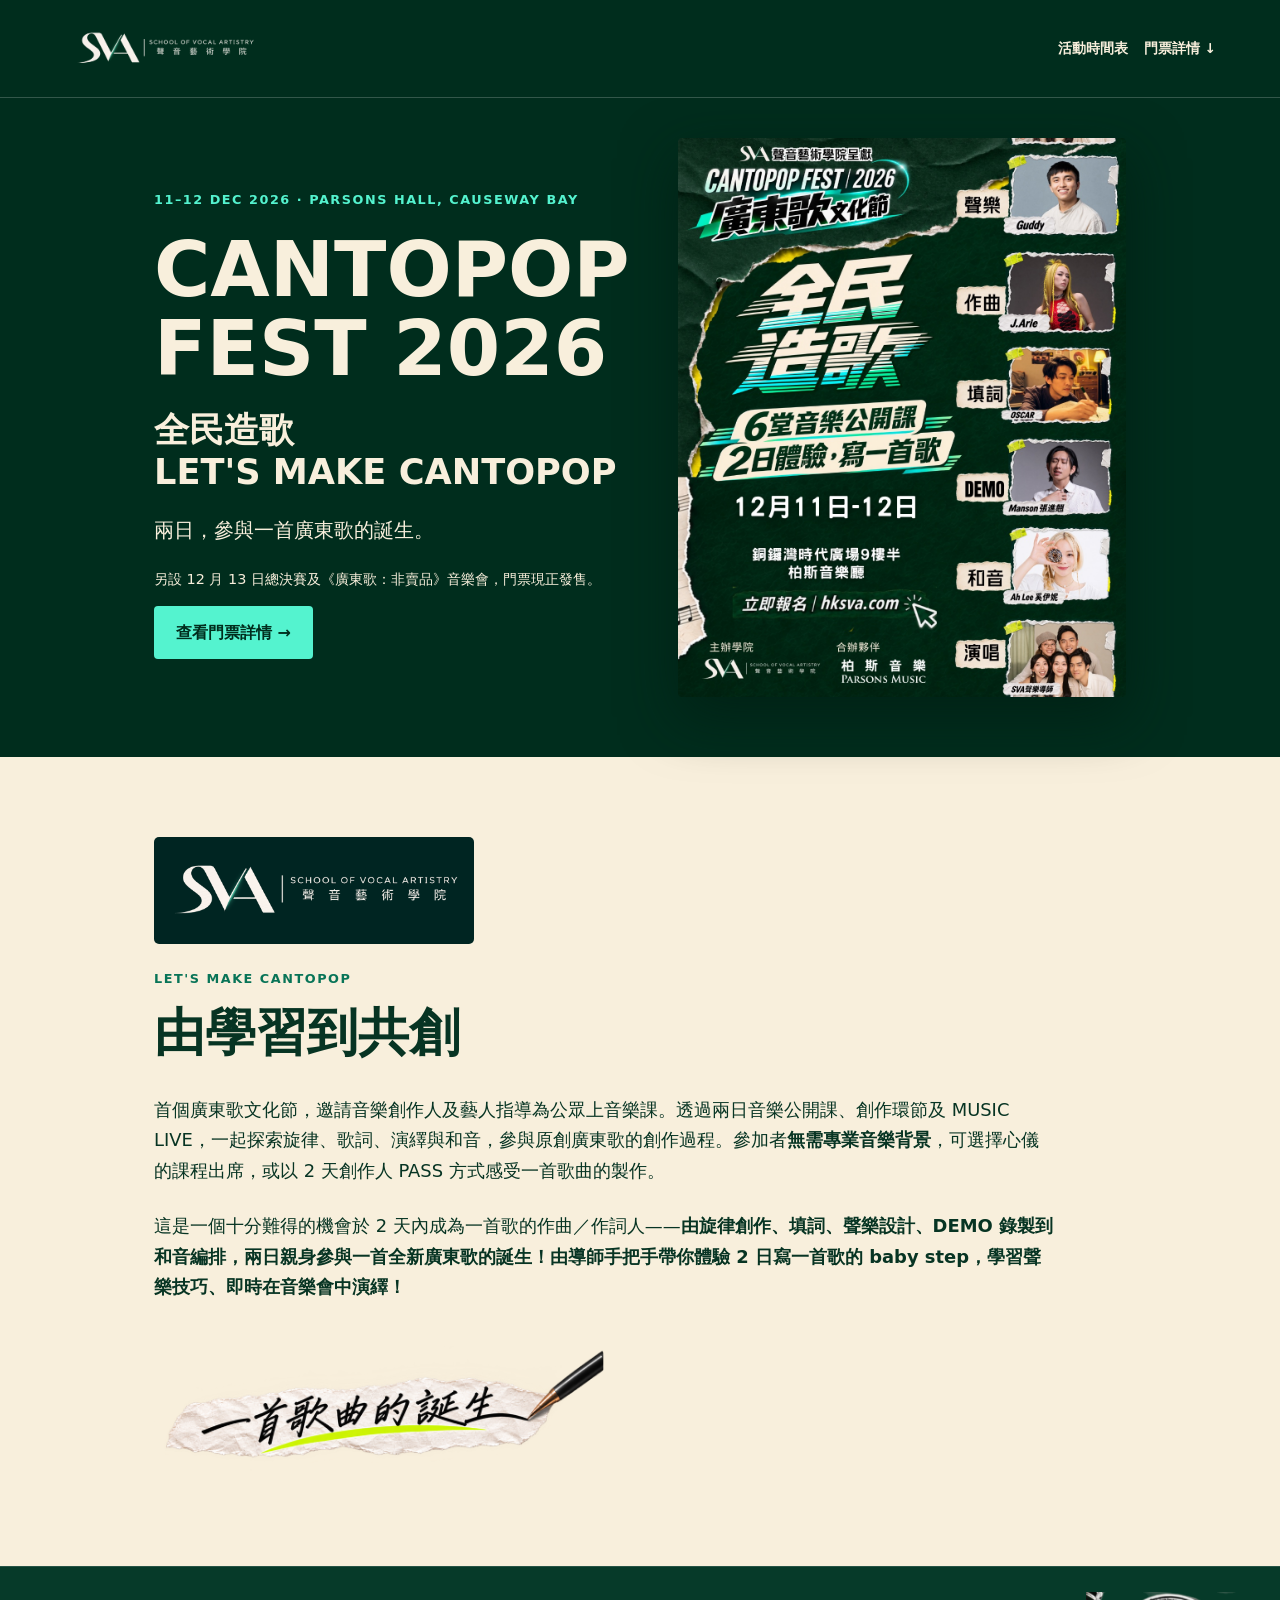
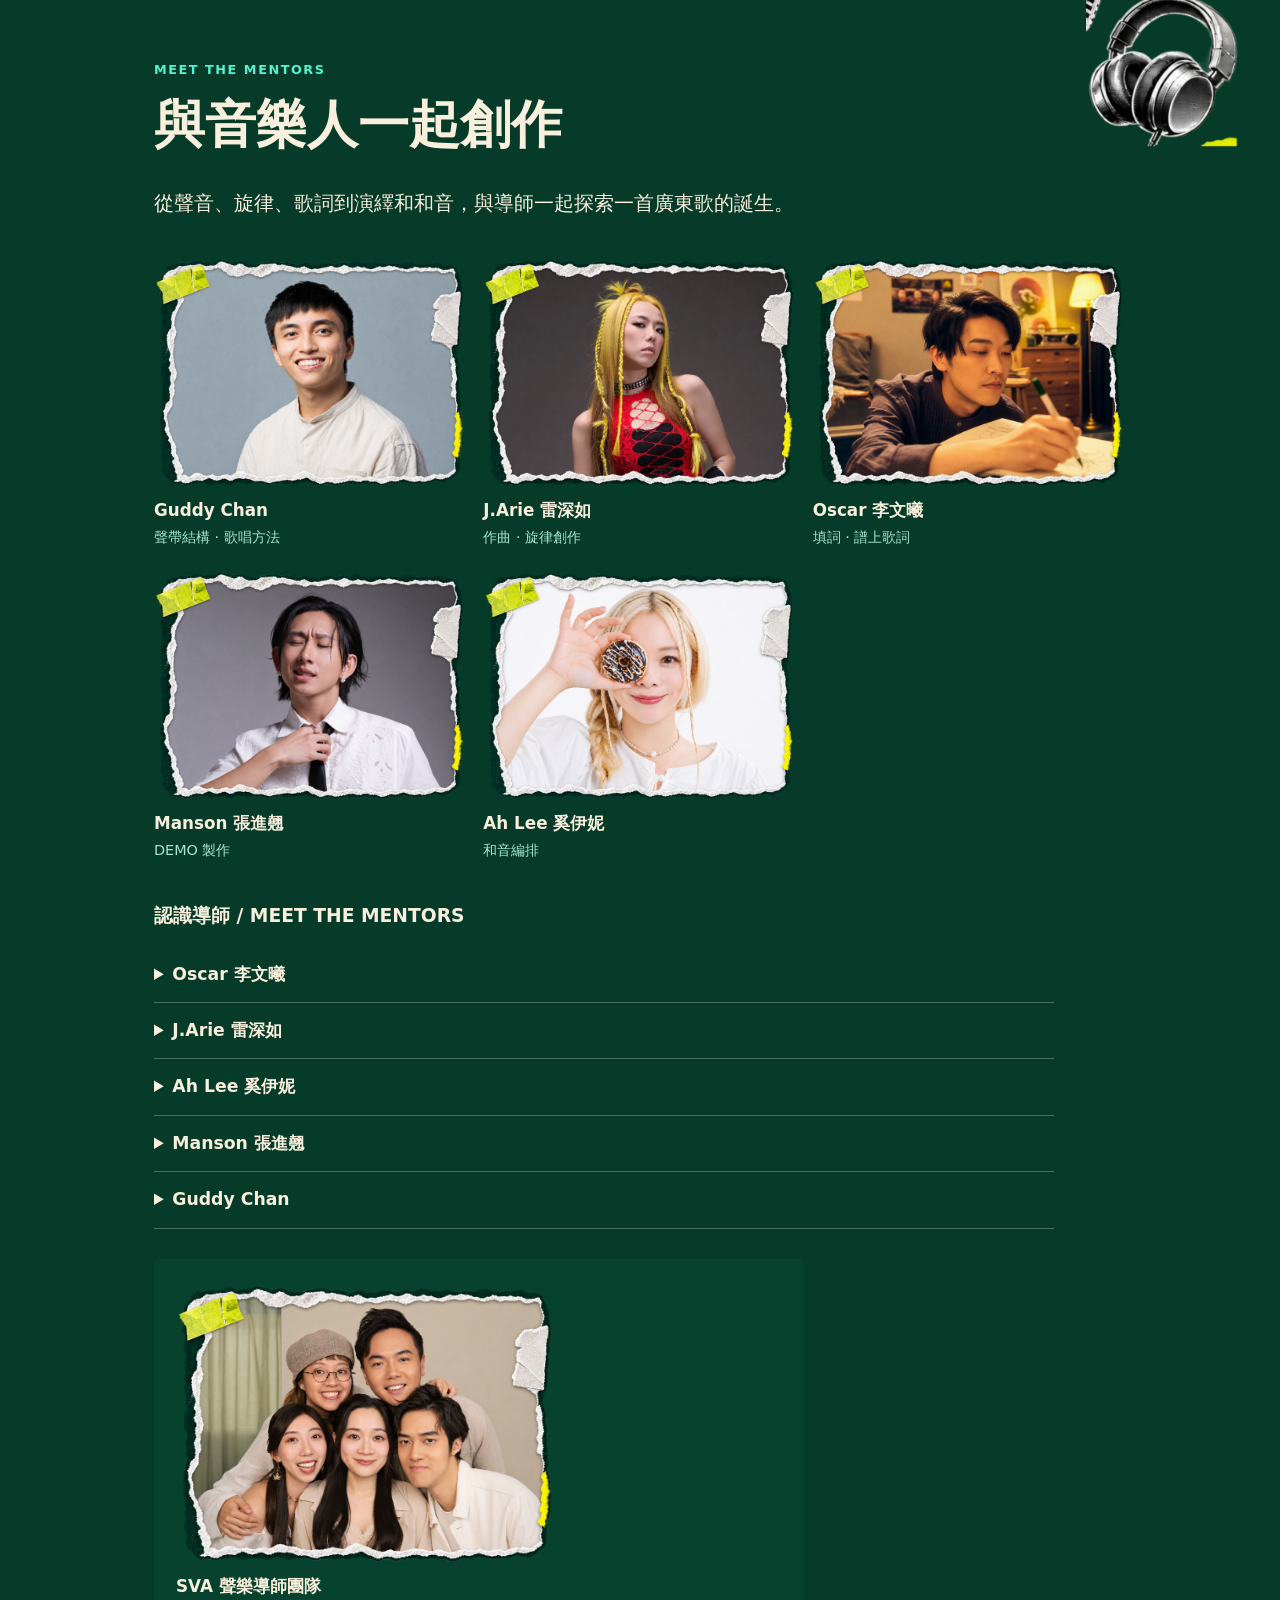
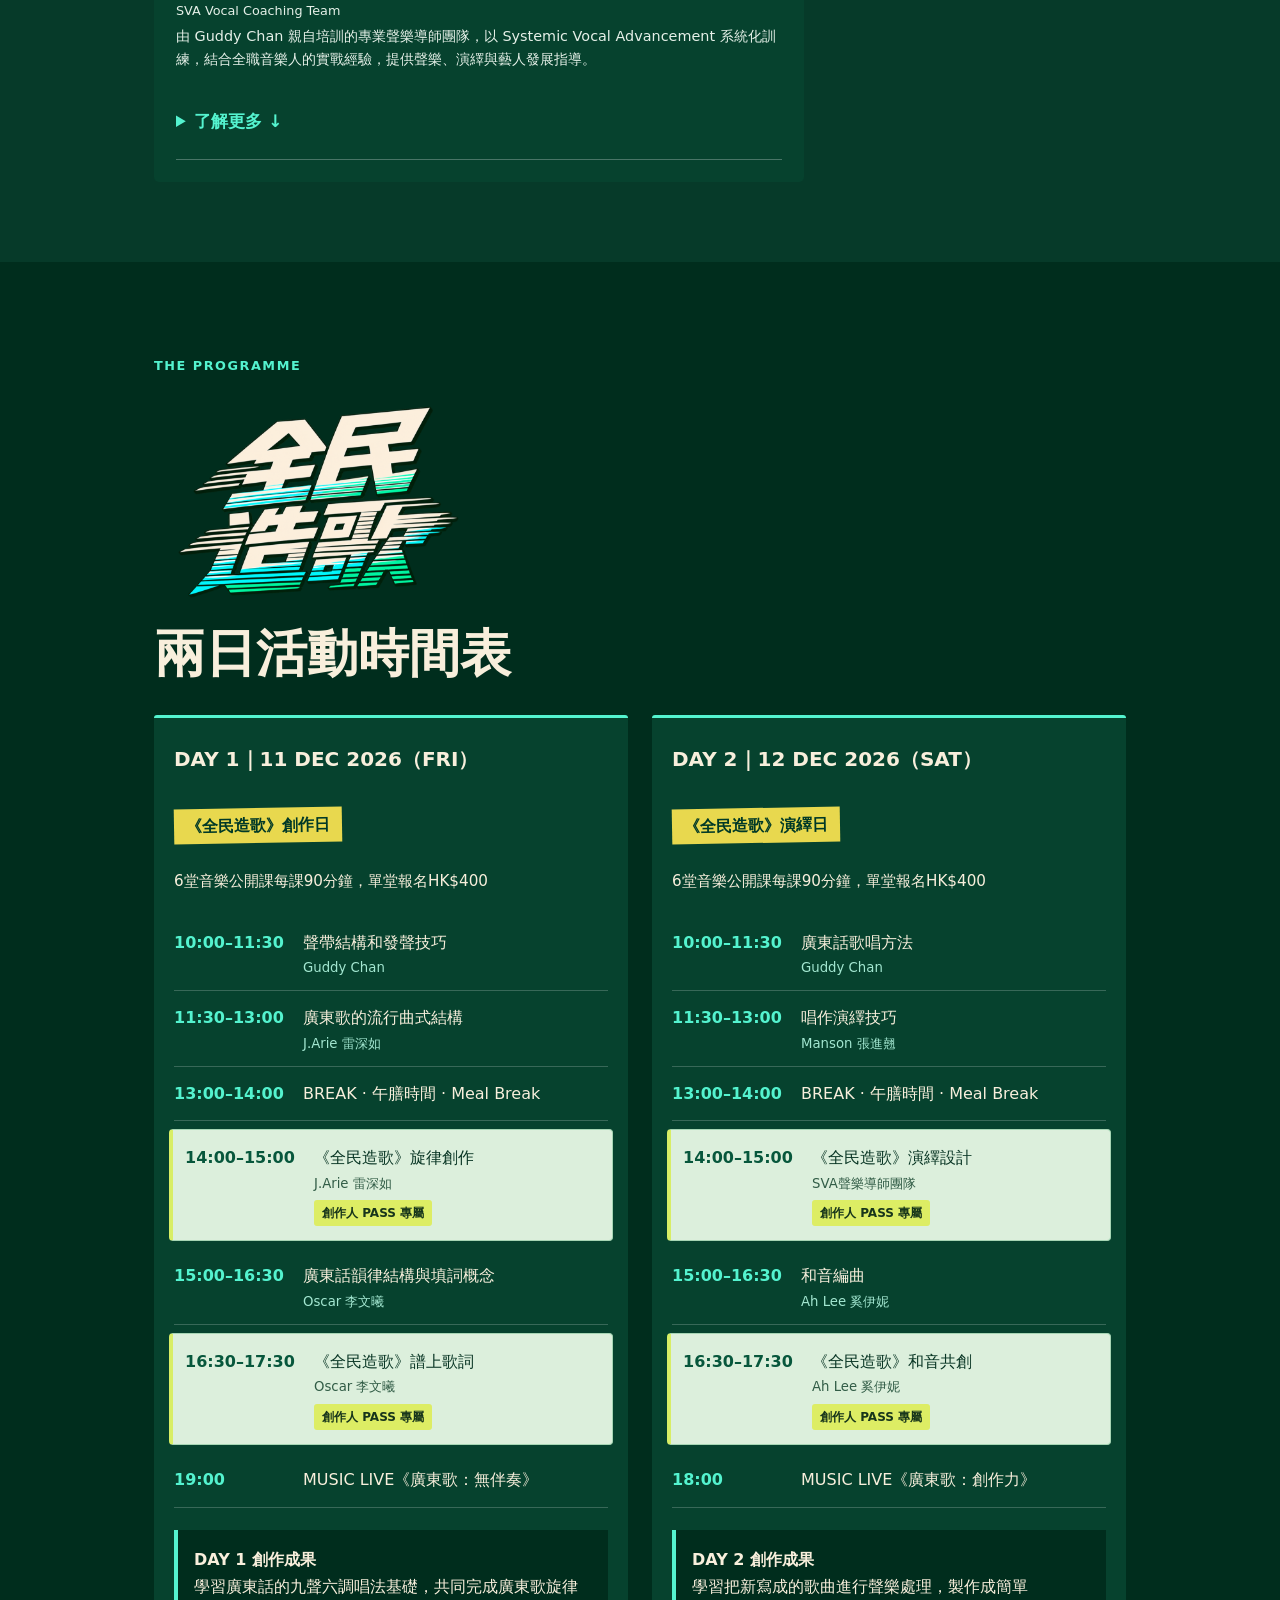
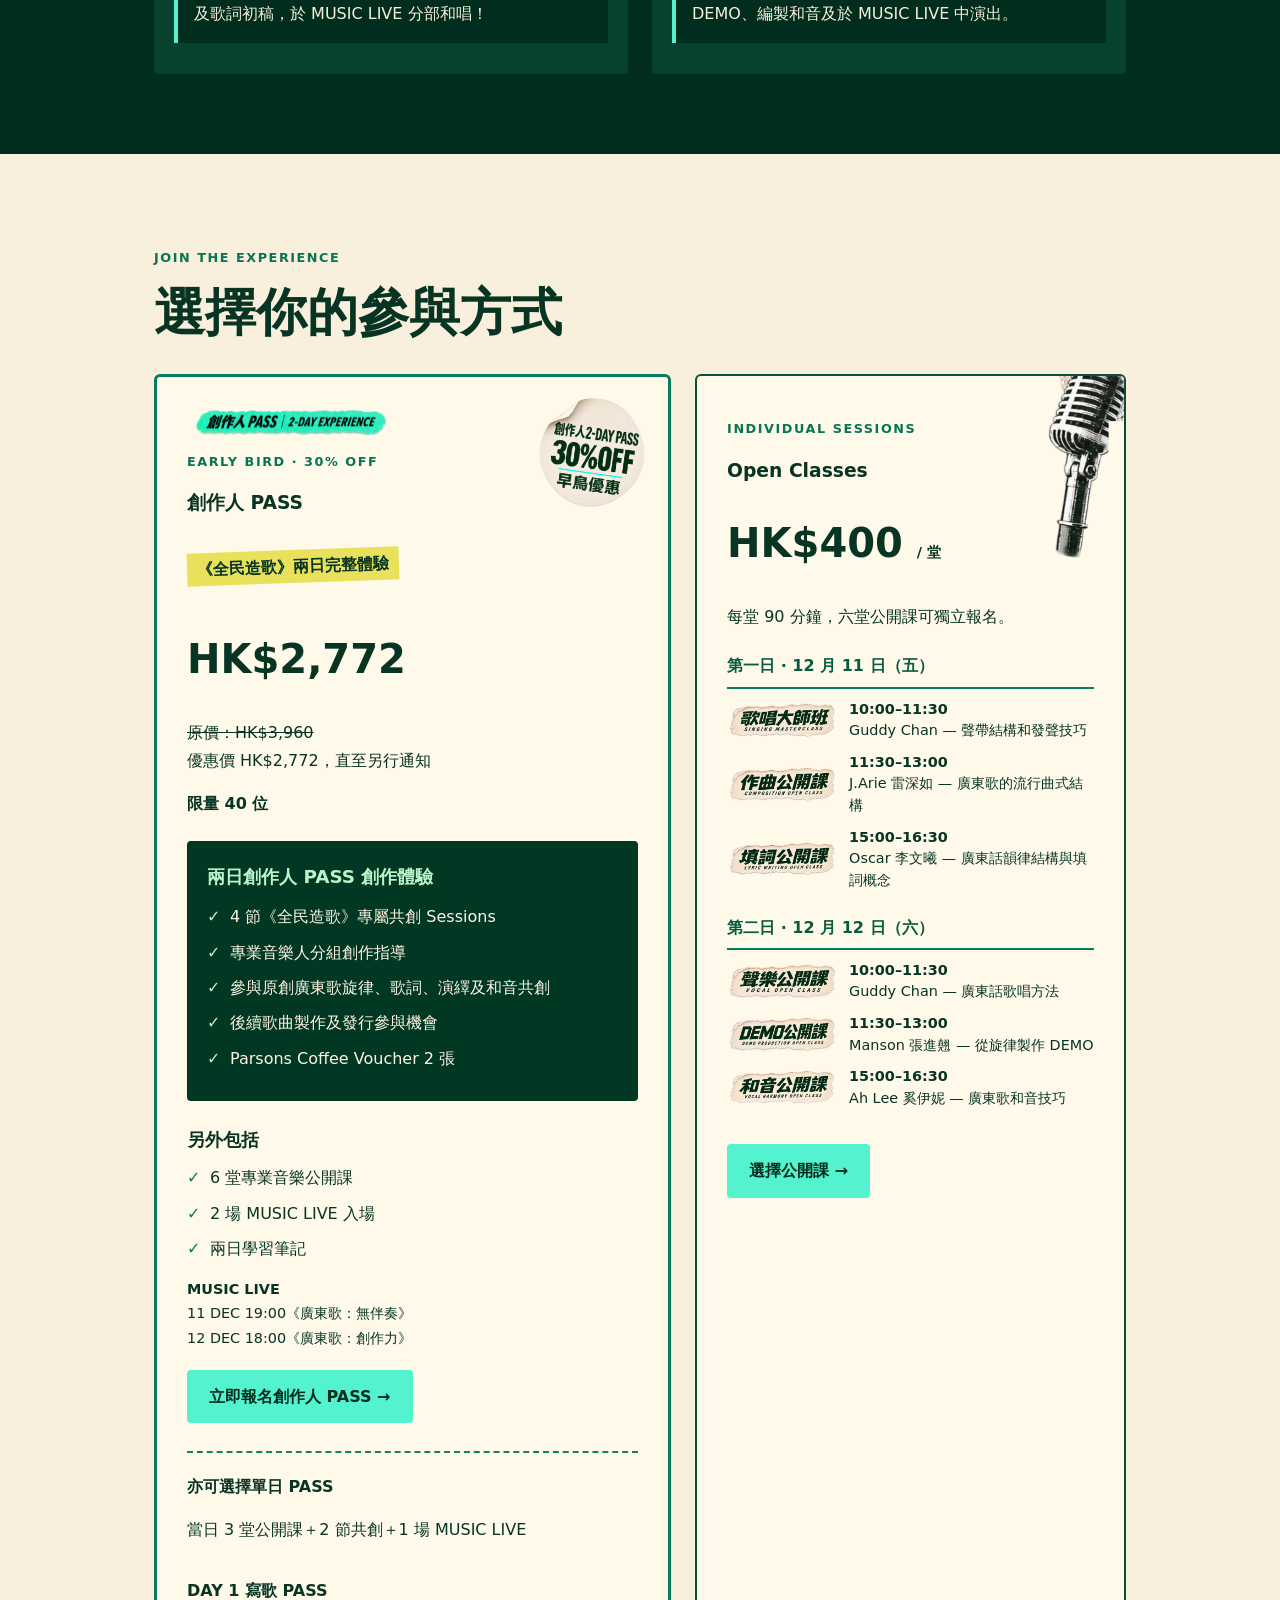
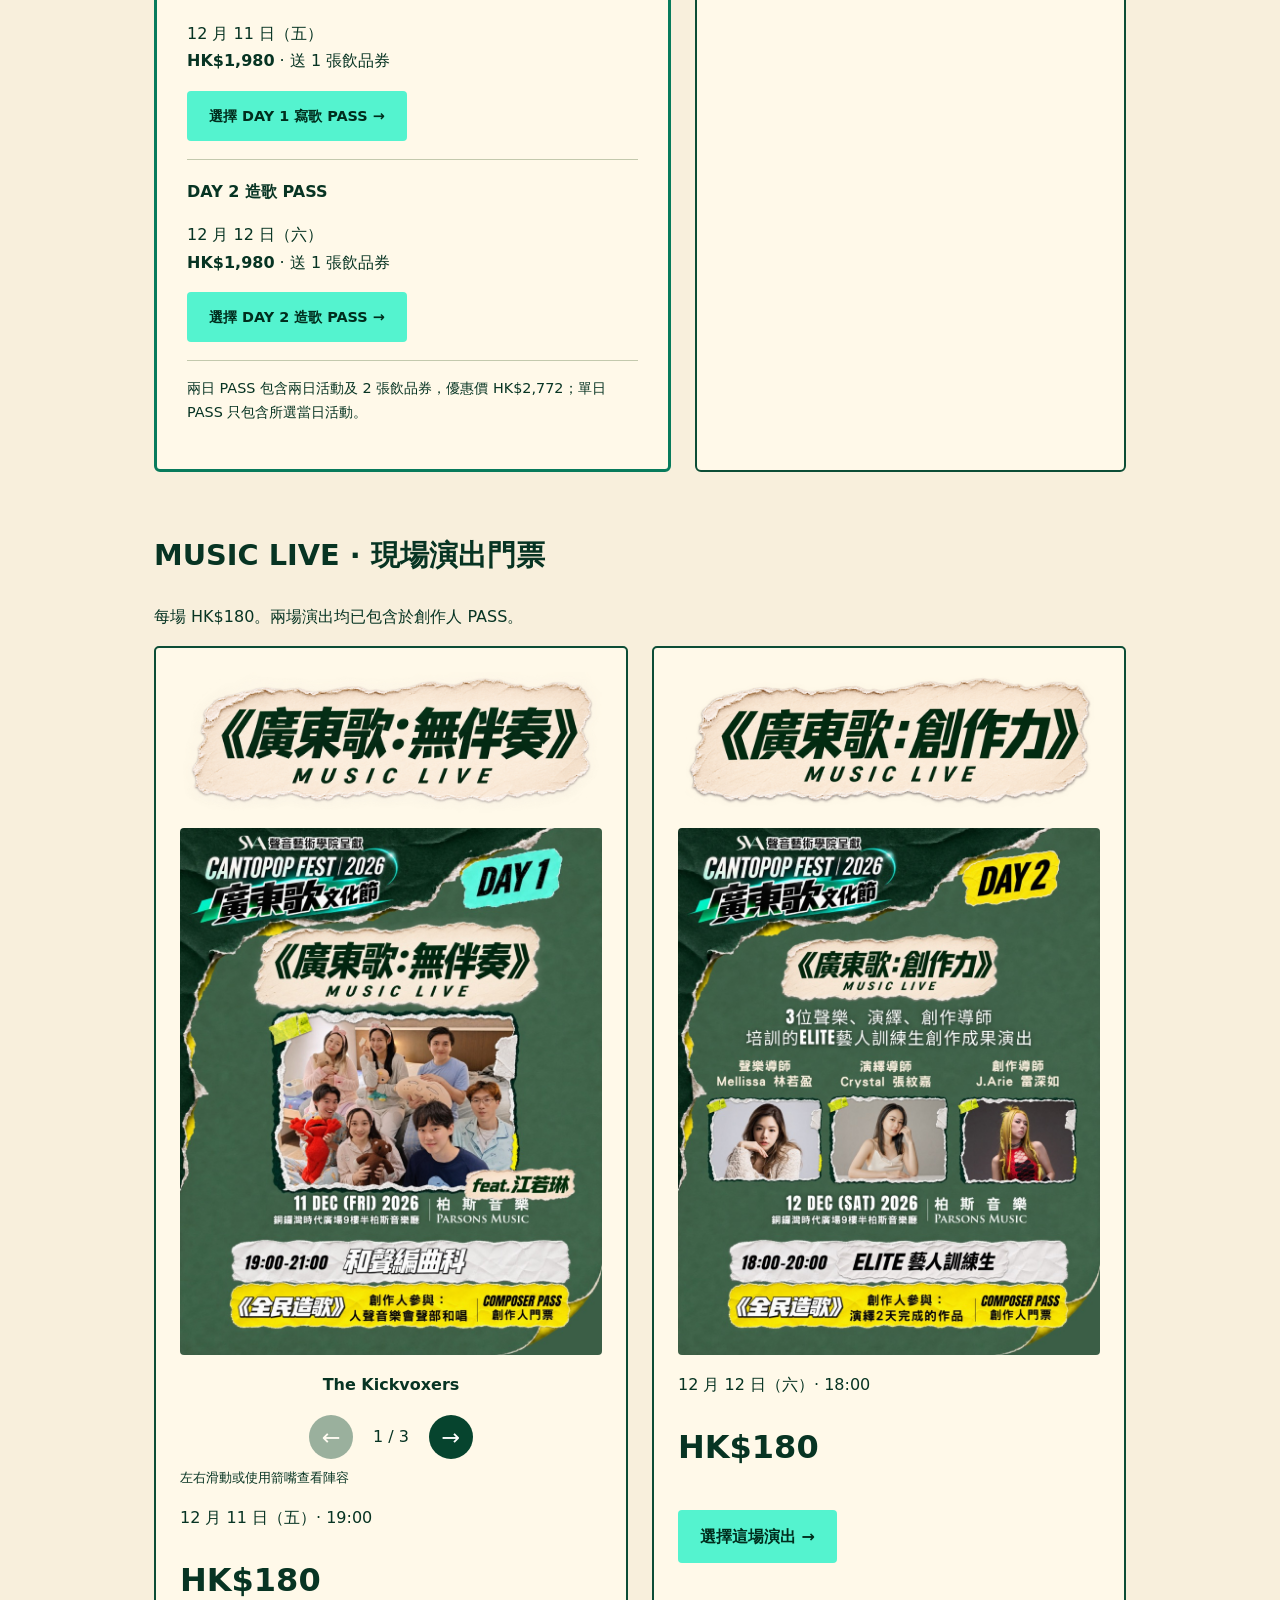
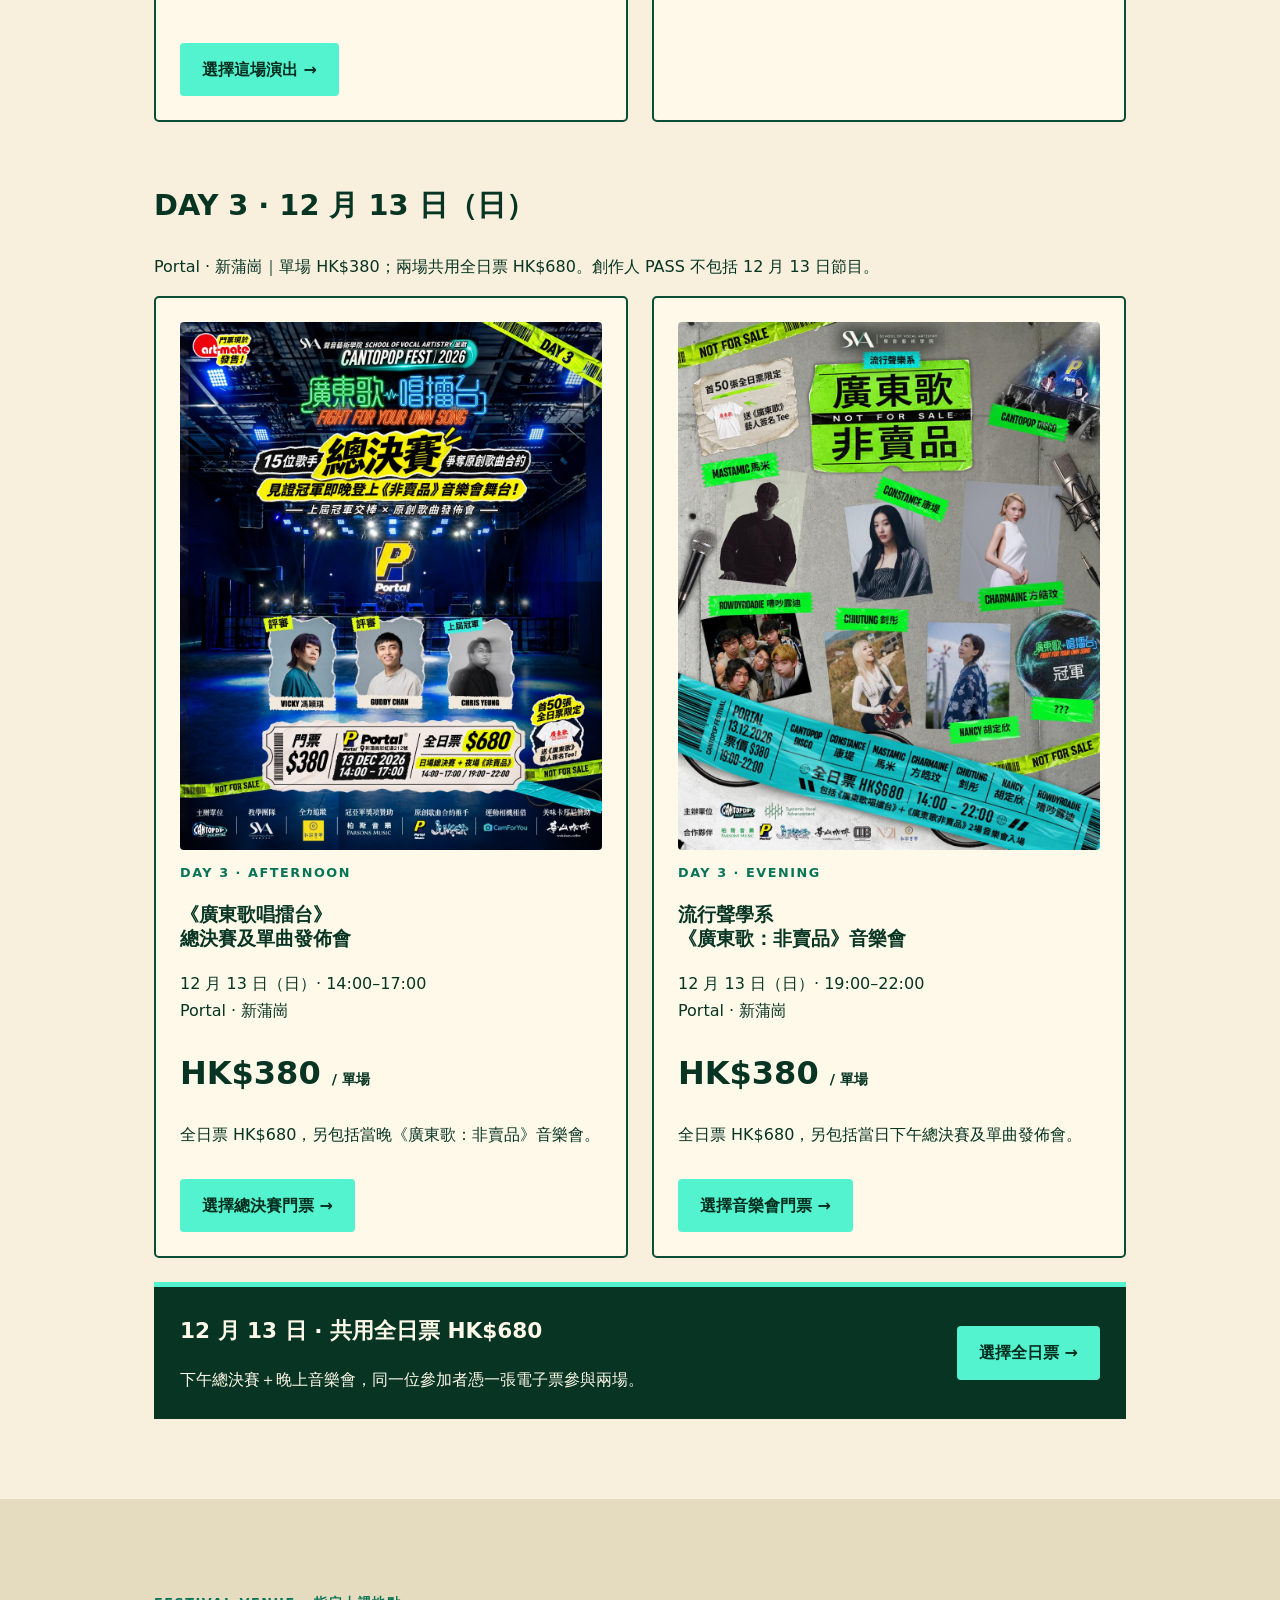
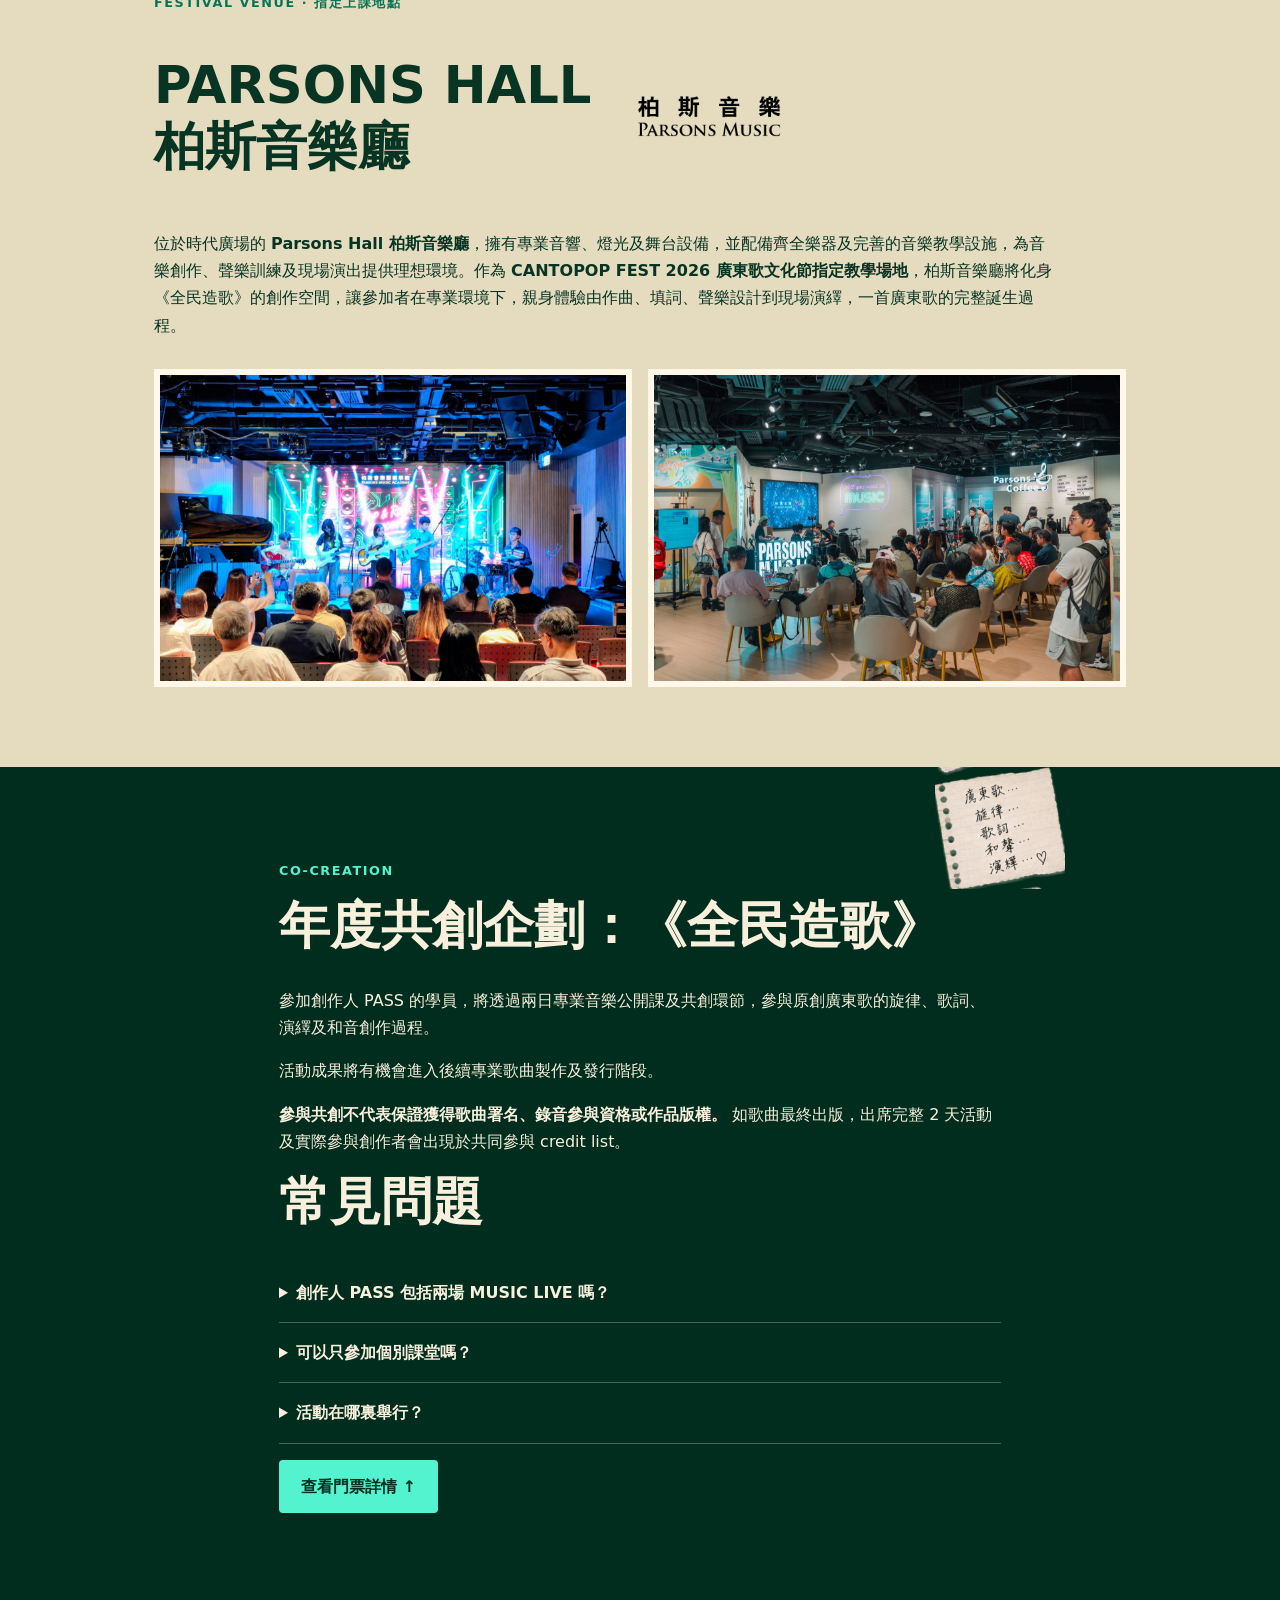
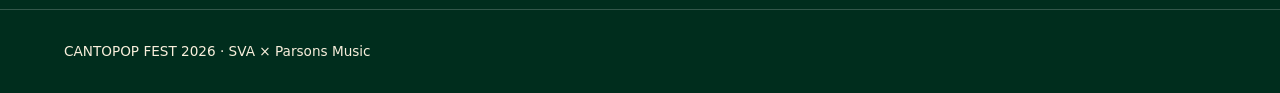
==== commit cfe8e285: "Add files via upload" ====
--- a/festival/index.html
+++ b/festival/index.html
@@ -21,7 +21,7 @@
 
 .programme-class-note{font-size:.95rem;line-height:1.6;margin:10px 0 22px;color:#f8efdc}
 .day3-bundle{display:flex;gap:24px;align-items:center;justify-content:space-between;background:#073423;color:#fff9e9;padding:26px;margin-top:24px;border-top:5px solid #54f3cf}.day3-bundle strong{font-size:1.35rem}.day3-bundle p{margin-bottom:0}.day3-bundle .button{flex-shrink:0}.day3-option{border-color:#1d8062}.day3-choice-heading{margin-top:28px}.coupon-control{border-top:1px solid #d3ccb9;padding-top:18px;margin-top:20px}.coupon-control>div{display:flex;gap:8px;align-items:center}.coupon-control input{min-width:0;flex:1}.coupon-control button{padding:11px;border:1px solid #07563b;border-radius:4px;cursor:pointer}#coupon-status,#review-discount{font-size:14px;color:#166647}#review-discount:empty{display:none}@media(max-width:700px){.day3-bundle{display:block}.day3-bundle .button{margin-top:16px}.coupon-control>div{flex-wrap:wrap}}
-.single-day-passes{border-top:2px dashed #16825f;margin-top:28px;padding-top:20px}.single-day-passes>div{padding:18px 0;border-bottom:1px solid #c3c9ad}.single-day-passes h4{margin:0 0 10px}.single-day-passes .button{font-size:.9rem}.day-pass-option{background:#e3eedb;border-left:5px solid #047453}.day-pass-option small{display:block;margin-top:6px;font-size:12px;line-height:1.6}</style></head><body><header><a class="header-sva" href="https://hksva.com/" aria-label="返回 SVA 聲音藝術學院首頁"><img src="assets/sva-header-h04.png" width="1000" height="333" alt="SVA 聲音藝術學院"></a><nav><a href="#schedule">活動時間表</a><a href="#tickets">門票詳情 ↓</a></nav></header><main id="top"><section class="wrap hero"><div class="hero-copy"><p class="eyebrow">11–12 DEC 2026 · PARSONS HALL, CAUSEWAY BAY</p><h1>CANTOPOP<br>FEST 2026</h1><h2>全民造歌<br>LET'S MAKE CANTOPOP</h2><p class="intro">兩日，參與一首廣東歌的誕生。</p><p class="small">另設 12 月 13 日總決賽及《廣東歌：非賣品》音樂會，門票現正發售。</p><a class="button" href="#tickets">查看門票詳情 →</a></div><img src="assets/hero-20261114.jpg" width="1080" height="1350" alt="CANTOPOP FEST 2026 全民造歌活動海報"></section><section class="section-light about"><div class="wrap"><img class="sva-brand" src="assets/sva-logo.png" alt="SVA 聲音藝術學院" loading="lazy"><p class="eyebrow">LET'S MAKE CANTOPOP</p><h2>由學習到共創</h2><div class="about-copy"><p>首個廣東歌文化節，邀請音樂創作人及藝人指導為公眾上音樂課。透過兩日音樂公開課、創作環節及 MUSIC LIVE，一起探索旋律、歌詞、演繹與和音，參與原創廣東歌的創作過程。參加者<strong>無需專業音樂背景</strong>，可選擇心儀的課程出席，或以 2 天創作人 PASS 方式感受一首歌曲的製作。</p><p>這是一個十分難得的機會於 2 天內成為一首歌的作曲／作詞人——<strong>由旋律創作、填詞、聲樂設計、DEMO 錄製到和音編排，兩日親身參與一首全新廣東歌的誕生！由導師手把手帶你體驗 2 日寫一首歌的 baby step，學習聲樂技巧、即時在音樂會中演繹！</strong></p></div><img class="song-birth" src="assets/song-birth.png" alt="一首歌曲的誕生" loading="lazy"></div></section><section class="mentors-section" id="mentors"><div class="wrap"><p class="eyebrow">MEET THE MENTORS</p><h2>與音樂人一起創作</h2><p class="intro">從聲音、旋律、歌詞到演繹和和音，與導師一起探索一首廣東歌的誕生。</p><div class="mentor-grid"><article class="mentor"><img src="assets/Guddy.png" alt="Guddy Chan" loading="lazy"><h3>Guddy Chan</h3><p>聲帶結構 · 歌唱方法</p></article><article class="mentor"><img src="assets/02_J-Arie.png" alt="J.Arie 雷深如" loading="lazy"><h3>J.Arie 雷深如</h3><p>作曲 · 旋律創作</p></article><article class="mentor"><img src="assets/Oscar.png" alt="Oscar 李文曦" loading="lazy"><h3>Oscar 李文曦</h3><p>填詞 · 譜上歌詞</p></article><article class="mentor"><img src="assets/Manson.png" alt="Manson 張進翹" loading="lazy"><h3>Manson 張進翹</h3><p>DEMO 製作</p></article><article class="mentor"><img src="assets/Ah-Lee.png" alt="Ah Lee 奚伊妮" loading="lazy"><h3>Ah Lee 奚伊妮</h3><p>和音編排</p></article></div><div class="mentor-bios"><h3>認識導師 / MEET THE MENTORS</h3><details><summary>Oscar 李文曦</summary><p>現為商業電台叱咤903DJ，亦為本地填詞人、音樂錄像導演及演唱會創意策劃。出版著作有長篇小說《壽願僧》、散文集《一起一個人》、《日常風物詩》、《想像記憶集合體》、短篇故事集《虛構夜誌》、《山海之間》。填詞作品約三百首，其中本地流行榜冠軍歌包括Mirror《Reflection》、陳奕迅《致明日的舞》、陳健安《戀愛腦之死》、陳卓賢《留一天與你喘息》、林家謙《喃嘸師感官漫遊》、陳慧琳《鳴謝你而不想說後悔》、Collar《Riding High》、鄭秀文《致我們的夢想》、炎明熹《風旅》等等。</p></details><details><summary>J.Arie 雷深如</summary><p>香港唱作女歌手及創作導師，作曲作品 Kiri.T《至少做一件離譜的事》獲得CASH 金帆獎《最佳旋律》。近年參與作曲及製作的部分包括Jeremy 李駿傑《I Played Me Like a Fool》、Stephy鄧麗欣《已經離我太遠》、Lolly Talk《一把火》、炎明熹《Little Magic》、黃淑蔓《Dream my dreams》，容祖兒《但你要甜》、Kiri.T《哀傷和愛上算不算同音字》、炎明熹《Only for me》、鄭欣宜《豐乳肥臀》等等。</p></details><details><summary>Ah Lee 奚伊妮</summary><p>香港作曲人、唱作歌手、音樂製作人、人聲音樂創作者。2024年入選馮穎琪及周耀輝策劃的《埋班作樂III》，擔任作曲人，在監製王雙駿帶領下創作《地縛靈》（王嘉儀主唱），最終奪得「最佳旋律」「最佳編曲」及「最佳歌曲」三個獎項。作曲及監製作品包括尹嘉裕《Situationship》、胡定欣《未知也好》。個人單曲包括《我行》、《黑太陽》、《赤裏海》，以破格的「失序多重人聲」風格廣獲音樂人、製作人及電台DJ推介。</p><p>活躍和音編製及無伴奏演出，包括為電影《哪一天我們會飛》主題曲《差一點我們會飛》、電影《媽媽的神奇小子》主題曲《神奇之路》、第38屆香港電影金像獎頒獎典禮「致敬環節」歌曲《可一可再》作無伴奏編曲及演繹。2024隨音樂組合VOB遠赴莫斯科參加Moscow A Cappella Festival 2024，完成14場演出並於音樂節大賽中榮獲亞軍。</p></details><details><summary>Manson 張進翹</summary><p>2021年因參加節目《全民造星3》廣為人熟悉，出道作《今天我不想做嘢》道出城市人的心聲，同年獲得新城勁爆頒獎禮「勁爆獨立音樂人獎」。2023年推出首張全英文個人概念EP【liFe iS...】，當中一首富英倫搖滾味道的歌曲「QUEST?ONS」獲得商業二台「903豁達推介 No.1」。</p><p>今年推出單曲《夢旅途之歌》、《Soul Beautiful》、《累極才是正常》等，延續遼闊的詞曲創作之路。</p></details><details><summary>Guddy Chan</summary><p>畢業於香港中文大學音樂系，於美國跟隨荷里活頂尖流行聲樂導師 Brett Manning（曾指導 Taylor Swift、Miley Cyrus 及 Jimmy Gnecco）深造及親自頒發認證，成為「Singing Success」認可聲樂教練。先後跟隨國際大師 Ron Anderson（P!nk 及 Alicia Keys 的導師）和 Gary Catona（Whitney Houston 及 Stevie Wonder 的導師）研習，掌握了如何建立歌手聲音、以及運用身體協調來達致高效發聲的專業技術。</p><p>融合 Classical Music background 及荷里活頂級聲樂技巧帶到現時當代香港流行樂壇，Guddy 是備受追捧的「明星級」聲樂教練，目前指導歌手包括陳柏宇、衛蘭、鄭秀文、MC 張天賦、Gareth.T、林奕匡、陳健安、馮允謙、劉浩龍、連詩雅、Rubberband主音6號、MIRROR 成員Jeremy、Anson Lo、洪卓立、方皓玟、小肥、胡定欣等超過50位歌手。除了技巧提升，Guddy亦擅長協助歌手修復各類聲帶問題，如聲帶結節、痙攣性失音症及聲帶萎縮等。</p></details><article class="mentor mentor-team" id="sva-team-profile"><img src="assets/sva-coaching-team.png" width="900" height="675" alt="SVA 聲樂導師團隊合照" loading="lazy"><h3>SVA 聲樂導師團隊</h3><p class="team-en">SVA Vocal Coaching Team</p><p>由 Guddy Chan 親自培訓的專業聲樂導師團隊，以 Systemic Vocal Advancement 系統化訓練，結合全職音樂人的實戰經驗，提供聲樂、演繹與藝人發展指導。</p><details class="team-profile-details"><summary><span class="team-more">了解更多 ↓</span><span class="team-less">收起 ↑</span></summary><p>SVA 聲樂導師團隊由 Guddy Chan 親自培訓多年，團隊成員均為全職音樂人，包括音樂監製、職業歌手、藝人及演繹指導，結合專業音樂實踐與聲樂教學經驗，為學員提供更全面的學習與指導。</p><p>以 <strong>Systemic Vocal Advancement「系統聲樂發展」</strong> 為教學核心，SVA 重視歌唱所需的聲音協調與肌肉運用，透過系統化的常規練聲 <strong>Voice Building Routine</strong>，協助學員持續建立穩定、靈活而具延展性的聲音。</p><p>團隊提供 <strong>1 對 1 聲樂指導、藝人訓練及恆常小組課程</strong>。Vocal Building 練聲團隊具備 Rockschool Vocal Grade 8 及專業聲樂教學資格，為不同程度的學員提供音感訓練與聲樂基礎培訓。</p></details></article></div></div></section><section class="wrap programme" id="schedule"><p class="eyebrow">THE PROGRAMME</p><img class="schedule-logo" src="assets/make-cantopop-logo.png" alt="全民造歌" loading="lazy"><h2>兩日活動時間表</h2><div class="schedule"><div class="day"><h3>DAY 1｜11 DEC 2026（FRI）</h3><p class="day-theme">《全民造歌》創作日</p><p class="programme-class-note">6堂音樂公開課每課90分鐘，單堂報名HK$400</p><div class="row"><time>10:00–11:30</time><span>聲帶結構和發聲技巧<small class="schedule-teacher">Guddy Chan</small></span></div><div class="row"><time>11:30–13:00</time><span>廣東歌的流行曲式結構<small class="schedule-teacher">J.Arie 雷深如</small></span></div><div class="row"><time>13:00–14:00</time><span>BREAK · 午膳時間 · Meal Break</span></div><div class="row creative-session"><time>14:00–15:00</time><span>《全民造歌》旋律創作<small class="schedule-teacher">J.Arie 雷深如</small><span class="pass-exclusive-badge">創作人 PASS 專屬</span></span></div><div class="row"><time>15:00–16:30</time><span>廣東話韻律結構與填詞概念<small class="schedule-teacher">Oscar 李文曦</small></span></div><div class="row creative-session"><time>16:30–17:30</time><span>《全民造歌》譜上歌詞<small class="schedule-teacher">Oscar 李文曦</small><span class="pass-exclusive-badge">創作人 PASS 專屬</span></span></div><div class="row"><time>19:00</time><span>MUSIC LIVE《廣東歌：無伴奏》</span></div><p class="outcome"><strong>DAY 1 創作成果</strong><br>學習廣東話的九聲六調唱法基礎，共同完成廣東歌旋律及歌詞初稿，於 MUSIC LIVE 分部和唱！</p></div><div class="day"><h3>DAY 2｜12 DEC 2026（SAT）</h3><p class="day-theme">《全民造歌》演繹日</p><p class="programme-class-note">6堂音樂公開課每課90分鐘，單堂報名HK$400</p><div class="row"><time>10:00–11:30</time><span>廣東話歌唱方法<small class="schedule-teacher">Guddy Chan</small></span></div><div class="row"><time>11:30–13:00</time><span>唱作演繹技巧<small class="schedule-teacher">Manson 張進翹</small></span></div><div class="row"><time>13:00–14:00</time><span>BREAK · 午膳時間 · Meal Break</span></div><div class="row creative-session"><time>14:00–15:00</time><span>《全民造歌》演繹設計<small class="schedule-teacher">Manson 張進翹</small><span class="pass-exclusive-badge">創作人 PASS 專屬</span></span></div><div class="row"><time>15:00–16:30</time><span>和音編曲<small class="schedule-teacher">Ah Lee 奚伊妮</small></span></div><div class="row creative-session"><time>16:30–17:30</time><span>《全民造歌》和音共創<small class="schedule-teacher">Ah Lee 奚伊妮</small><span class="pass-exclusive-badge">創作人 PASS 專屬</span></span></div><div class="row"><time>18:00</time><span>MUSIC LIVE《廣東歌：創作力》</span></div><p class="outcome"><strong>DAY 2 創作成果</strong><br>學習把新寫成的歌曲進行聲樂處理，製作成簡單 DEMO、編製和音及於 MUSIC LIVE 中演出。</p></div></div></section><section class="section-light" id="tickets"><div class="wrap"><p class="eyebrow">JOIN THE EXPERIENCE</p><h2>選擇你的參與方式</h2><div class="tickets"><article class="card pass-card"><img class="discount-sticker" src="assets/early-bird.png" alt="早鳥優惠七折" loading="lazy"><img class="pass-heading" src="assets/pass-heading.png" alt="" loading="lazy"><p class="eyebrow">EARLY BIRD · 30% OFF</p><h3>創作人 PASS</h3><p class="pass-name">《全民造歌》兩日完整體驗</p><p class="price">HK$2,772</p><p><s>原價：HK$3,960</s><br>優惠價 HK$2,772，直至另行通知</p><p class="pass-capacity">限量 40 位</p><div class="pass-exclusive-panel"><h4>兩日創作人 PASS 創作體驗</h4><ul class="pass-checklist"><li>4 節《全民造歌》專屬共創 Sessions</li><li>專業音樂人分組創作指導</li><li>參與原創廣東歌旋律、歌詞、演繹及和音共創</li><li>後續歌曲製作及發行參與機會</li><li>Parsons Coffee Voucher 2 張</li></ul></div><div class="pass-included"><h4>另外包括</h4><ul class="pass-checklist"><li>6 堂專業音樂公開課</li><li>2 場 MUSIC LIVE 入場</li><li>兩日學習筆記</li></ul><p class="small"><strong>MUSIC LIVE</strong><br>11 DEC 19:00《廣東歌：無伴奏》<br>12 DEC 18:00《廣東歌：創作力》</p></div><a class="button" data-entry="CREATOR_PASS" href="#order-box">立即報名創作人 PASS →</a><p class="notice sales-notice">報名即將開放</p><div class="single-day-passes"><h4>亦可選擇單日 PASS</h4><p>當日 3 堂公開課＋2 節共創＋1 場 MUSIC LIVE</p><div><h4>DAY 1 寫歌 PASS</h4><p>12 月 11 日（五）<br><strong>HK$1,980</strong> · 送 1 張飲品券</p><button class="button" type="button" data-entry="DAY1_PASS">選擇 DAY 1 寫歌 PASS →</button></div><div><h4>DAY 2 造歌 PASS</h4><p>12 月 12 日（六）<br><strong>HK$1,980</strong> · 送 1 張飲品券</p><button class="button" type="button" data-entry="DAY2_PASS">選擇 DAY 2 造歌 PASS →</button></div><p class="small">兩日 PASS 包含兩日活動及 2 張飲品券，優惠價 HK$2,772；單日 PASS 只包含所選當日活動。</p></div></article><article class="card class-card"><img class="card-art" src="assets/15_Vintage_Microphone.png" alt="" loading="lazy"><p class="eyebrow">INDIVIDUAL SESSIONS</p><h3>Open Classes</h3><p class="price">HK$400 <span class="small">/ 堂</span></p><p>每堂 90 分鐘，六堂公開課可獨立報名。</p><div class="class-list"><h4>第一日 · 12 月 11 日（五）</h4><div class="class-item"><img src="assets/class-vocal.png" alt="" loading="lazy"><p><strong>10:00–11:30</strong><br>Guddy Chan — 聲帶結構和發聲技巧</p></div><div class="class-item"><img src="assets/class-songwriting.png" alt="" loading="lazy"><p><strong>11:30–13:00</strong><br>J.Arie 雷深如 — 廣東歌的流行曲式結構</p></div><div class="class-item"><img src="assets/class-lyrics.png" alt="" loading="lazy"><p><strong>15:00–16:30</strong><br>Oscar 李文曦 — 廣東話韻律結構與填詞概念</p></div><h4>第二日 · 12 月 12 日（六）</h4><div class="class-item"><img src="assets/class-science.png" alt="" loading="lazy"><p><strong>10:00–11:30</strong><br>Guddy Chan — 廣東話歌唱方法</p></div><div class="class-item"><img src="assets/class-demo.png" alt="" loading="lazy"><p><strong>11:30–13:00</strong><br>Manson 張進翹 — 從旋律製作 DEMO</p></div><div class="class-item"><img src="assets/class-harmony.png" alt="" loading="lazy"><p><strong>15:00–16:30</strong><br>Ah Lee 奚伊妮 — 廣東歌和音技巧</p></div></div><button type="button" class="button purchase-open" data-entry="classes">選擇公開課 →</button></article></div><h3 class="live-heading">MUSIC LIVE · 現場演出門票</h3><p>每場 HK$180。兩場演出均已包含於創作人 PASS。</p><div class="live-grid"><article class="live-card"><img class="live-title" src="assets/live-title-1.png" alt="廣東歌：無伴奏 MUSIC LIVE" loading="lazy"><div class="poster-slider" aria-label="無伴奏演出陣容"><div class="poster-track" id="live-lineup" tabindex="0"><div class="poster-slide"><img class="live-poster" src="assets/live-1.jpg" alt="The Kickvoxers 無伴奏演出海報" loading="lazy"><p>The Kickvoxers</p></div><div class="poster-slide"><img class="live-poster" src="assets/live-focus.jpg" alt="FOCUS 無伴奏演出海報" loading="lazy"><p>FOCUS</p></div><div class="poster-slide elan-slide"><img class="live-poster" src="assets/elan-kong.png" alt="江若琳" loading="lazy"><p>江若琳</p></div></div><div class="slider-controls"><button type="button" id="lineup-prev" aria-label="上一位演出嘉賓">←</button><span id="lineup-status" aria-live="polite">1 / 3</span><button type="button" id="lineup-next" aria-label="下一位演出嘉賓">→</button></div><p class="slider-hint">左右滑動或使用箭嘴查看陣容</p></div><p>12 月 11 日（五）· 19:00</p><p class="price">HK$180</p><button type="button" class="button purchase-open" data-entry="LIVE_D1">選擇這場演出 →</button><p class="notice sales-notice">報名即將開放</p></article><article class="live-card"><img class="live-title" src="assets/live-title-2.png" alt="廣東歌：創作力 MUSIC LIVE" loading="lazy"><img class="live-poster" src="assets/live-2.jpg" alt="廣東歌：創作力 MUSIC LIVE 海報" loading="lazy"><p>12 月 12 日（六）· 18:00</p><p class="price">HK$180</p><button type="button" class="button purchase-open" data-entry="LIVE_D2">選擇這場演出 →</button><p class="notice sales-notice">報名即將開放</p></article></div><h3 class="live-heading">DAY 3 · 12 月 13 日（日）</h3><p>Portal · 新蒲崗｜單場 HK$380；兩場共用全日票 HK$680。創作人 PASS 不包括 12 月 13 日節目。</p><div class="live-grid day3-programmes">
+.single-day-passes{border-top:2px dashed #16825f;margin-top:28px;padding-top:20px}.single-day-passes>div{padding:18px 0;border-bottom:1px solid #c3c9ad}.single-day-passes h4{margin:0 0 10px}.single-day-passes .button{font-size:.9rem}.day-pass-option{background:#e3eedb;border-left:5px solid #047453}.day-pass-option small{display:block;margin-top:6px;font-size:12px;line-height:1.6}</style></head><body><header><a class="header-sva" href="https://hksva.com/" aria-label="返回 SVA 聲音藝術學院首頁"><img src="assets/sva-header-h04.png" width="1000" height="333" alt="SVA 聲音藝術學院"></a><nav><a href="#schedule">活動時間表</a><a href="#tickets">門票詳情 ↓</a></nav></header><main id="top"><section class="wrap hero"><div class="hero-copy"><p class="eyebrow">11–12 DEC 2026 · PARSONS HALL, CAUSEWAY BAY</p><h1>CANTOPOP<br>FEST 2026</h1><h2>全民造歌<br>LET'S MAKE CANTOPOP</h2><p class="intro">兩日，參與一首廣東歌的誕生。</p><p class="small">另設 12 月 13 日總決賽及《廣東歌：非賣品》音樂會，門票現正發售。</p><a class="button" href="#tickets">查看門票詳情 →</a></div><img src="assets/hero-20261114.jpg" width="1080" height="1350" alt="CANTOPOP FEST 2026 全民造歌活動海報"></section><section class="section-light about"><div class="wrap"><img class="sva-brand" src="assets/sva-logo.png" alt="SVA 聲音藝術學院" loading="lazy"><p class="eyebrow">LET'S MAKE CANTOPOP</p><h2>由學習到共創</h2><div class="about-copy"><p>首個廣東歌文化節，邀請音樂創作人及藝人指導為公眾上音樂課。透過兩日音樂公開課、創作環節及 MUSIC LIVE，一起探索旋律、歌詞、演繹與和音，參與原創廣東歌的創作過程。參加者<strong>無需專業音樂背景</strong>，可選擇心儀的課程出席，或以 2 天創作人 PASS 方式感受一首歌曲的製作。</p><p>這是一個十分難得的機會於 2 天內成為一首歌的作曲／作詞人——<strong>由旋律創作、填詞、聲樂設計、DEMO 錄製到和音編排，兩日親身參與一首全新廣東歌的誕生！由導師手把手帶你體驗 2 日寫一首歌的 baby step，學習聲樂技巧、即時在音樂會中演繹！</strong></p></div><img class="song-birth" src="assets/song-birth.png" alt="一首歌曲的誕生" loading="lazy"></div></section><section class="mentors-section" id="mentors"><div class="wrap"><p class="eyebrow">MEET THE MENTORS</p><h2>與音樂人一起創作</h2><p class="intro">從聲音、旋律、歌詞到演繹和和音，與導師一起探索一首廣東歌的誕生。</p><div class="mentor-grid"><article class="mentor"><img src="assets/Guddy.png" alt="Guddy Chan" loading="lazy"><h3>Guddy Chan</h3><p>聲帶結構 · 歌唱方法</p></article><article class="mentor"><img src="assets/02_J-Arie.png" alt="J.Arie 雷深如" loading="lazy"><h3>J.Arie 雷深如</h3><p>作曲 · 旋律創作</p></article><article class="mentor"><img src="assets/Oscar.png" alt="Oscar 李文曦" loading="lazy"><h3>Oscar 李文曦</h3><p>填詞 · 譜上歌詞</p></article><article class="mentor"><img src="assets/Manson.png" alt="Manson 張進翹" loading="lazy"><h3>Manson 張進翹</h3><p>DEMO 製作</p></article><article class="mentor"><img src="assets/Ah-Lee.png" alt="Ah Lee 奚伊妮" loading="lazy"><h3>Ah Lee 奚伊妮</h3><p>和音編排</p></article></div><div class="mentor-bios"><h3>認識導師 / MEET THE MENTORS</h3><details><summary>Oscar 李文曦</summary><p>現為商業電台叱咤903DJ，亦為本地填詞人、音樂錄像導演及演唱會創意策劃。出版著作有長篇小說《壽願僧》、散文集《一起一個人》、《日常風物詩》、《想像記憶集合體》、短篇故事集《虛構夜誌》、《山海之間》。填詞作品約三百首，其中本地流行榜冠軍歌包括Mirror《Reflection》、陳奕迅《致明日的舞》、陳健安《戀愛腦之死》、陳卓賢《留一天與你喘息》、林家謙《喃嘸師感官漫遊》、陳慧琳《鳴謝你而不想說後悔》、Collar《Riding High》、鄭秀文《致我們的夢想》、炎明熹《風旅》等等。</p></details><details><summary>J.Arie 雷深如</summary><p>香港唱作女歌手及創作導師，作曲作品 Kiri.T《至少做一件離譜的事》獲得CASH 金帆獎《最佳旋律》。近年參與作曲及製作的部分包括Jeremy 李駿傑《I Played Me Like a Fool》、Stephy鄧麗欣《已經離我太遠》、Lolly Talk《一把火》、炎明熹《Little Magic》、黃淑蔓《Dream my dreams》，容祖兒《但你要甜》、Kiri.T《哀傷和愛上算不算同音字》、炎明熹《Only for me》、鄭欣宜《豐乳肥臀》等等。</p></details><details><summary>Ah Lee 奚伊妮</summary><p>香港作曲人、唱作歌手、音樂製作人、人聲音樂創作者。2024年入選馮穎琪及周耀輝策劃的《埋班作樂III》，擔任作曲人，在監製王雙駿帶領下創作《地縛靈》（王嘉儀主唱），最終奪得「最佳旋律」「最佳編曲」及「最佳歌曲」三個獎項。作曲及監製作品包括尹嘉裕《Situationship》、胡定欣《未知也好》。個人單曲包括《我行》、《黑太陽》、《赤裏海》，以破格的「失序多重人聲」風格廣獲音樂人、製作人及電台DJ推介。</p><p>活躍和音編製及無伴奏演出，包括為電影《哪一天我們會飛》主題曲《差一點我們會飛》、電影《媽媽的神奇小子》主題曲《神奇之路》、第38屆香港電影金像獎頒獎典禮「致敬環節」歌曲《可一可再》作無伴奏編曲及演繹。2024隨音樂組合VOB遠赴莫斯科參加Moscow A Cappella Festival 2024，完成14場演出並於音樂節大賽中榮獲亞軍。</p></details><details><summary>Manson 張進翹</summary><p>2021年因參加節目《全民造星3》廣為人熟悉，出道作《今天我不想做嘢》道出城市人的心聲，同年獲得新城勁爆頒獎禮「勁爆獨立音樂人獎」。2023年推出首張全英文個人概念EP【liFe iS...】，當中一首富英倫搖滾味道的歌曲「QUEST?ONS」獲得商業二台「903豁達推介 No.1」。</p><p>今年推出單曲《夢旅途之歌》、《Soul Beautiful》、《累極才是正常》等，延續遼闊的詞曲創作之路。</p></details><details><summary>Guddy Chan</summary><p>畢業於香港中文大學音樂系，於美國跟隨荷里活頂尖流行聲樂導師 Brett Manning（曾指導 Taylor Swift、Miley Cyrus 及 Jimmy Gnecco）深造及親自頒發認證，成為「Singing Success」認可聲樂教練。先後跟隨國際大師 Ron Anderson（P!nk 及 Alicia Keys 的導師）和 Gary Catona（Whitney Houston 及 Stevie Wonder 的導師）研習，掌握了如何建立歌手聲音、以及運用身體協調來達致高效發聲的專業技術。</p><p>融合 Classical Music background 及荷里活頂級聲樂技巧帶到現時當代香港流行樂壇，Guddy 是備受追捧的「明星級」聲樂教練，目前指導歌手包括陳柏宇、衛蘭、鄭秀文、MC 張天賦、Gareth.T、林奕匡、陳健安、馮允謙、劉浩龍、連詩雅、Rubberband主音6號、MIRROR 成員Jeremy、Anson Lo、洪卓立、方皓玟、小肥、胡定欣等超過50位歌手。除了技巧提升，Guddy亦擅長協助歌手修復各類聲帶問題，如聲帶結節、痙攣性失音症及聲帶萎縮等。</p></details><article class="mentor mentor-team" id="sva-team-profile"><img src="assets/sva-coaching-team.png" width="900" height="675" alt="SVA 聲樂導師團隊合照" loading="lazy"><h3>SVA 聲樂導師團隊</h3><p class="team-en">SVA Vocal Coaching Team</p><p>由 Guddy Chan 親自培訓的專業聲樂導師團隊，以 Systemic Vocal Advancement 系統化訓練，結合全職音樂人的實戰經驗，提供聲樂、演繹與藝人發展指導。</p><details class="team-profile-details"><summary><span class="team-more">了解更多 ↓</span><span class="team-less">收起 ↑</span></summary><p>SVA 聲樂導師團隊由 Guddy Chan 親自培訓多年，團隊成員均為全職音樂人，包括音樂監製、職業歌手、藝人及演繹指導，結合專業音樂實踐與聲樂教學經驗，為學員提供更全面的學習與指導。</p><p>以 <strong>Systemic Vocal Advancement「系統聲樂發展」</strong> 為教學核心，SVA 重視歌唱所需的聲音協調與肌肉運用，透過系統化的常規練聲 <strong>Voice Building Routine</strong>，協助學員持續建立穩定、靈活而具延展性的聲音。</p><p>團隊提供 <strong>1 對 1 聲樂指導、藝人訓練及恆常小組課程</strong>。Vocal Building 練聲團隊具備 Rockschool Vocal Grade 8 及專業聲樂教學資格，為不同程度的學員提供音感訓練與聲樂基礎培訓。</p></details></article></div></div></section><section class="wrap programme" id="schedule"><p class="eyebrow">THE PROGRAMME</p><img class="schedule-logo" src="assets/make-cantopop-logo.png" alt="全民造歌" loading="lazy"><h2>兩日活動時間表</h2><div class="schedule"><div class="day"><h3>DAY 1｜11 DEC 2026（FRI）</h3><p class="day-theme">《全民造歌》創作日</p><p class="programme-class-note">6堂音樂公開課每課90分鐘，單堂報名HK$400</p><div class="row"><time>10:00–11:30</time><span>聲帶結構和發聲技巧<small class="schedule-teacher">Guddy Chan</small></span></div><div class="row"><time>11:30–13:00</time><span>廣東歌的流行曲式結構<small class="schedule-teacher">J.Arie 雷深如</small></span></div><div class="row"><time>13:00–14:00</time><span>BREAK · 午膳時間 · Meal Break</span></div><div class="row creative-session"><time>14:00–15:00</time><span>《全民造歌》旋律創作<small class="schedule-teacher">J.Arie 雷深如</small><span class="pass-exclusive-badge">創作人 PASS 專屬</span></span></div><div class="row"><time>15:00–16:30</time><span>廣東話韻律結構與填詞概念<small class="schedule-teacher">Oscar 李文曦</small></span></div><div class="row creative-session"><time>16:30–17:30</time><span>《全民造歌》譜上歌詞<small class="schedule-teacher">Oscar 李文曦</small><span class="pass-exclusive-badge">創作人 PASS 專屬</span></span></div><div class="row"><time>19:00</time><span>MUSIC LIVE《廣東歌：無伴奏》</span></div><p class="outcome"><strong>DAY 1 創作成果</strong><br>學習廣東話的九聲六調唱法基礎，共同完成廣東歌旋律及歌詞初稿，於 MUSIC LIVE 分部和唱！</p></div><div class="day"><h3>DAY 2｜12 DEC 2026（SAT）</h3><p class="day-theme">《全民造歌》演繹日</p><p class="programme-class-note">6堂音樂公開課每課90分鐘，單堂報名HK$400</p><div class="row"><time>10:00–11:30</time><span>廣東話歌唱方法<small class="schedule-teacher">Guddy Chan</small></span></div><div class="row"><time>11:30–13:00</time><span>唱作演繹技巧<small class="schedule-teacher">Manson 張進翹</small></span></div><div class="row"><time>13:00–14:00</time><span>BREAK · 午膳時間 · Meal Break</span></div><div class="row creative-session"><time>14:00–15:00</time><span>《全民造歌》演繹設計<small class="schedule-teacher">SVA聲樂導師團隊</small><span class="pass-exclusive-badge">創作人 PASS 專屬</span></span></div><div class="row"><time>15:00–16:30</time><span>和音編曲<small class="schedule-teacher">Ah Lee 奚伊妮</small></span></div><div class="row creative-session"><time>16:30–17:30</time><span>《全民造歌》和音共創<small class="schedule-teacher">Ah Lee 奚伊妮</small><span class="pass-exclusive-badge">創作人 PASS 專屬</span></span></div><div class="row"><time>18:00</time><span>MUSIC LIVE《廣東歌：創作力》</span></div><p class="outcome"><strong>DAY 2 創作成果</strong><br>學習把新寫成的歌曲進行聲樂處理，製作成簡單 DEMO、編製和音及於 MUSIC LIVE 中演出。</p></div></div></section><section class="section-light" id="tickets"><div class="wrap"><p class="eyebrow">JOIN THE EXPERIENCE</p><h2>選擇你的參與方式</h2><div class="tickets"><article class="card pass-card"><img class="discount-sticker" src="assets/early-bird.png" alt="早鳥優惠七折" loading="lazy"><img class="pass-heading" src="assets/pass-heading.png" alt="" loading="lazy"><p class="eyebrow">EARLY BIRD · 30% OFF</p><h3>創作人 PASS</h3><p class="pass-name">《全民造歌》兩日完整體驗</p><p class="price">HK$2,772</p><p><s>原價：HK$3,960</s><br>優惠價 HK$2,772，直至另行通知</p><p class="pass-capacity">限量 40 位</p><div class="pass-exclusive-panel"><h4>兩日創作人 PASS 創作體驗</h4><ul class="pass-checklist"><li>4 節《全民造歌》專屬共創 Sessions</li><li>專業音樂人分組創作指導</li><li>參與原創廣東歌旋律、歌詞、演繹及和音共創</li><li>後續歌曲製作及發行參與機會</li><li>Parsons Coffee Voucher 2 張</li></ul></div><div class="pass-included"><h4>另外包括</h4><ul class="pass-checklist"><li>6 堂專業音樂公開課</li><li>2 場 MUSIC LIVE 入場</li><li>兩日學習筆記</li></ul><p class="small"><strong>MUSIC LIVE</strong><br>11 DEC 19:00《廣東歌：無伴奏》<br>12 DEC 18:00《廣東歌：創作力》</p></div><a class="button" data-entry="CREATOR_PASS" href="#order-box">立即報名創作人 PASS →</a><p class="notice sales-notice">報名即將開放</p><div class="single-day-passes"><h4>亦可選擇單日 PASS</h4><p>當日 3 堂公開課＋2 節共創＋1 場 MUSIC LIVE</p><div><h4>DAY 1 寫歌 PASS</h4><p>12 月 11 日（五）<br><strong>HK$1,980</strong> · 送 1 張飲品券</p><button class="button" type="button" data-entry="DAY1_PASS">選擇 DAY 1 寫歌 PASS →</button></div><div><h4>DAY 2 造歌 PASS</h4><p>12 月 12 日（六）<br><strong>HK$1,980</strong> · 送 1 張飲品券</p><button class="button" type="button" data-entry="DAY2_PASS">選擇 DAY 2 造歌 PASS →</button></div><p class="small">兩日 PASS 包含兩日活動及 2 張飲品券，優惠價 HK$2,772；單日 PASS 只包含所選當日活動。</p></div></article><article class="card class-card"><img class="card-art" src="assets/15_Vintage_Microphone.png" alt="" loading="lazy"><p class="eyebrow">INDIVIDUAL SESSIONS</p><h3>Open Classes</h3><p class="price">HK$400 <span class="small">/ 堂</span></p><p>每堂 90 分鐘，六堂公開課可獨立報名。</p><div class="class-list"><h4>第一日 · 12 月 11 日（五）</h4><div class="class-item"><img src="assets/class-vocal.png" alt="" loading="lazy"><p><strong>10:00–11:30</strong><br>Guddy Chan — 聲帶結構和發聲技巧</p></div><div class="class-item"><img src="assets/class-songwriting.png" alt="" loading="lazy"><p><strong>11:30–13:00</strong><br>J.Arie 雷深如 — 廣東歌的流行曲式結構</p></div><div class="class-item"><img src="assets/class-lyrics.png" alt="" loading="lazy"><p><strong>15:00–16:30</strong><br>Oscar 李文曦 — 廣東話韻律結構與填詞概念</p></div><h4>第二日 · 12 月 12 日（六）</h4><div class="class-item"><img src="assets/class-science.png" alt="" loading="lazy"><p><strong>10:00–11:30</strong><br>Guddy Chan — 廣東話歌唱方法</p></div><div class="class-item"><img src="assets/class-demo.png" alt="" loading="lazy"><p><strong>11:30–13:00</strong><br>Manson 張進翹 — 從旋律製作 DEMO</p></div><div class="class-item"><img src="assets/class-harmony.png" alt="" loading="lazy"><p><strong>15:00–16:30</strong><br>Ah Lee 奚伊妮 — 廣東歌和音技巧</p></div></div><button type="button" class="button purchase-open" data-entry="classes">選擇公開課 →</button></article></div><h3 class="live-heading">MUSIC LIVE · 現場演出門票</h3><p>每場 HK$180。兩場演出均已包含於創作人 PASS。</p><div class="live-grid"><article class="live-card"><img class="live-title" src="assets/live-title-1.png" alt="廣東歌：無伴奏 MUSIC LIVE" loading="lazy"><div class="poster-slider" aria-label="無伴奏演出陣容"><div class="poster-track" id="live-lineup" tabindex="0"><div class="poster-slide"><img class="live-poster" src="assets/live-1.jpg" alt="The Kickvoxers 無伴奏演出海報" loading="lazy"><p>The Kickvoxers</p></div><div class="poster-slide"><img class="live-poster" src="assets/live-focus.jpg" alt="FOCUS 無伴奏演出海報" loading="lazy"><p>FOCUS</p></div><div class="poster-slide elan-slide"><img class="live-poster" src="assets/elan-kong.png" alt="江若琳" loading="lazy"><p>江若琳</p></div></div><div class="slider-controls"><button type="button" id="lineup-prev" aria-label="上一位演出嘉賓">←</button><span id="lineup-status" aria-live="polite">1 / 3</span><button type="button" id="lineup-next" aria-label="下一位演出嘉賓">→</button></div><p class="slider-hint">左右滑動或使用箭嘴查看陣容</p></div><p>12 月 11 日（五）· 19:00</p><p class="price">HK$180</p><button type="button" class="button purchase-open" data-entry="LIVE_D1">選擇這場演出 →</button><p class="notice sales-notice">報名即將開放</p></article><article class="live-card"><img class="live-title" src="assets/live-title-2.png" alt="廣東歌：創作力 MUSIC LIVE" loading="lazy"><img class="live-poster" src="assets/live-2.jpg" alt="廣東歌：創作力 MUSIC LIVE 海報" loading="lazy"><p>12 月 12 日（六）· 18:00</p><p class="price">HK$180</p><button type="button" class="button purchase-open" data-entry="LIVE_D2">選擇這場演出 →</button><p class="notice sales-notice">報名即將開放</p></article></div><h3 class="live-heading">DAY 3 · 12 月 13 日（日）</h3><p>Portal · 新蒲崗｜單場 HK$380；兩場共用全日票 HK$680。創作人 PASS 不包括 12 月 13 日節目。</p><div class="live-grid day3-programmes">
 <article class="live-card"><img class="live-poster" src="assets/day3-final.jpg" width="1080" height="1350" alt="廣東歌唱擂台總決賽及單曲發佈會官方海報" loading="lazy"><p class="eyebrow">DAY 3 · AFTERNOON</p><h3>《廣東歌唱擂台》<br>總決賽及單曲發佈會</h3><p>12 月 13 日（日）· 14:00–17:00<br>Portal · 新蒲崗</p><p class="price">HK$380 <span class="small">/ 單場</span></p><p>全日票 HK$680，另包括當晚《廣東歌：非賣品》音樂會。</p><button type="button" class="button purchase-open" data-entry="DAY3_FINAL">選擇總決賽門票 →</button></article>
 <article class="live-card"><img class="live-poster" src="assets/day3-not-for-sale.jpg" width="1024" height="1280" alt="流行聲學系廣東歌非賣品音樂會官方海報" loading="lazy"><p class="eyebrow">DAY 3 · EVENING</p><h3>流行聲學系<br>《廣東歌：非賣品》音樂會</h3><p>12 月 13 日（日）· 19:00–22:00<br>Portal · 新蒲崗</p><p class="price">HK$380 <span class="small">/ 單場</span></p><p>全日票 HK$680，另包括當日下午總決賽及單曲發佈會。</p><button type="button" class="button purchase-open" data-entry="DAY3_CONCERT">選擇音樂會門票 →</button></article></div>
 <div class="day3-bundle"><div><strong>12 月 13 日 · 共用全日票 HK$680</strong><p>下午總決賽＋晚上音樂會，同一位參加者憑一張電子票參與兩場。</p></div><button type="button" class="button" data-entry="DAY3_FULLPASS">選擇全日票 →</button></div></div></section><section class="venue"><div class="wrap"><div class="venue-intro"><p class="eyebrow">FESTIVAL VENUE · 指定上課地點</p><div class="venue-heading"><h2>PARSONS HALL<br>柏斯音樂廳</h2><img class="parsons-logo" src="assets/parsons-logo.png" alt="Parsons Music 柏斯音樂" loading="lazy"></div><p>位於時代廣場的 <strong>Parsons Hall 柏斯音樂廳</strong>，擁有專業音響、燈光及舞台設備，並配備齊全樂器及完善的音樂教學設施，為音樂創作、聲樂訓練及現場演出提供理想環境。作為 <strong>CANTOPOP FEST 2026 廣東歌文化節指定教學場地</strong>，柏斯音樂廳將化身《全民造歌》的創作空間，讓參加者在專業環境下，親身體驗由作曲、填詞、聲樂設計到現場演繹，一首廣東歌的完整誕生過程。</p></div><div class="venue-images"><img src="assets/parsons-hall.jpg" alt="柏斯音樂廳的舞台及觀眾席" loading="lazy"><img src="assets/parsons-space.jpg" alt="柏斯音樂活動空間" loading="lazy"></div></div></section><section class="wrap terms"><p class="eyebrow">CO-CREATION</p><h2>年度共創企劃：《全民造歌》</h2><p>參加創作人 PASS 的學員，將透過兩日專業音樂公開課及共創環節，參與原創廣東歌的旋律、歌詞、演繹及和音創作過程。</p><p>活動成果將有機會進入後續專業歌曲製作及發行階段。</p><p><strong>參與共創不代表保證獲得歌曲署名、錄音參與資格或作品版權。</strong> 如歌曲最終出版，出席完整 2 天活動及實際參與創作者會出現於共同參與 credit list。</p><div class="faq"><h2>常見問題</h2><details><summary>創作人 PASS 包括兩場 MUSIC LIVE 嗎？</summary><p>包括，兩場 MUSIC LIVE 均包含在創作人 PASS 內。</p></details><details><summary>可以只參加個別課堂嗎？</summary><p>六堂 Open Classes 可獨立報名；Creative Sessions 只限創作人 PASS 持有人參加。</p></details><details><summary>活動在哪裏舉行？</summary><p>12 月 11–12 日公開課、共創環節及 MUSIC LIVE：銅鑼灣時代廣場 9 樓半柏斯音樂廳。12 月 13 日總決賽及《廣東歌：非賣品》音樂會：Portal · 新蒲崗。</p></details></div><p><a class="button" href="#tickets">查看門票詳情 ↑</a></p></section></main><footer>CANTOPOP FEST 2026 · SVA × Parsons Music</footer><script src="config.js"></script><script src="products.js?v=4.1" defer></script><script src="ticketing.js?v=4.1" defer></script><script>(function(){const track=document.getElementById('live-lineup'),prev=document.getElementById('lineup-prev'),next=document.getElementById('lineup-next'),status=document.getElementById('lineup-status');if(!track||!prev||!next)return;function update(){const i=Math.max(0,Math.min(2,Math.round(track.scrollLeft/track.clientWidth)));status.textContent=(i+1)+' / 3';prev.disabled=i===0;next.disabled=i===2}function move(d){const i=Math.round(track.scrollLeft/track.clientWidth);track.scrollTo({left:Math.max(0,Math.min(2,i+d))*track.clientWidth,behavior:'smooth'})}prev.addEventListener('click',()=>move(-1));next.addEventListener('click',()=>move(1));track.addEventListener('scroll',update,{passive:true});window.addEventListener('resize',update);update()})();</script><aside class="festival-sticky-cta" id="mobile-ticket-bar" aria-label="活動報名"><div class="sticky-ticket-copy"><strong>早鳥 HK$2,772</strong><span>單堂 HK$400 · LIVE HK$180</span></div><button type="button" class="button" data-entry="">立即報名 →</button></aside><dialog id="purchase" aria-labelledby="purchase-title"><div class="checkout-top"><img src="assets/sva-header-h04.png" alt="SVA 聲音藝術學院"><button type="button" id="close-modal" aria-label="關閉購票視窗">×</button></div><div class="checkout-layout"><aside class="checkout-art"><img id="checkout-poster" src="assets/hero-20261114.jpg" alt="CANTOPOP FEST 官方海報"><div class="checkout-caption"><span>11–13 DEC 2026</span><h2>學習・共創<br>現場演出</h2><p>11–12 DEC · PARSONS HALL<br>13 DEC · PORTAL</p></div></aside><div class="checkout-content"><div class="checkout-progress" id="progress"></div><div class="checkout-scroll" id="checkout-scroll"><p class="checkout-kicker" id="kicker"></p><h2 id="purchase-title" tabindex="-1">選擇你的參與方式</h2><div id="order-box" hidden><p id="checkout-unavailable" hidden>售票連線尚未設定，請稍後再試。查詢：<a href="https://wa.me/85268984558">WhatsApp 6898 4558</a></p><div data-step="0"><p>由學習到共創，選擇你想參與的體驗。</p><div class="experience-choices"><button type="button" data-experience="CREATOR_PASS"><img src="assets/hero-20261114.jpg" alt=""><span><small>兩日完整體驗</small><strong>創作人 PASS</strong><em>6 堂公開課 · 4 節共創 · 2 場 MUSIC LIVE</em><b>HK$2,772</b></span></button><button type="button" data-experience="DAY1_PASS"><img src="assets/hero-20261114.jpg" alt=""><span><small>12 月 11 日 · 單日體驗</small><strong>DAY 1 寫歌 PASS</strong><em>3 課 · 2 節共創 · 1 場 LIVE · 1 張飲品券</em><b>HK$1,980</b></span></button><button type="button" data-experience="DAY2_PASS"><img src="assets/hero-20261114.jpg" alt=""><span><small>12 月 12 日 · 單日體驗</small><strong>DAY 2 造歌 PASS</strong><em>3 課 · 2 節共創 · 1 場 LIVE · 1 張飲品券</em><b>HK$1,980</b></span></button><button type="button" data-experience="classes"><img src="assets/02_J-Arie.png" alt=""><span><small>六堂星級公開課</small><strong>Open Classes</strong><em>每堂 90 分鐘，可獨立報名</em><b>HK$400 / 堂</b></span></button><button type="button" data-experience="live"><img src="assets/live-1.jpg" alt=""><span><small>現場演出</small><strong>MUSIC LIVE</strong><em>廣東歌：無伴奏 · 廣東歌：創作力</em><b>HK$180 / 場</b></span></button><button type="button" data-experience="DAY3_FINAL"><img src="assets/day3-final.jpg" alt=""><span><small>12 月 13 日 · 下午</small><strong>廣東歌唱擂台總決賽</strong><em>14:00–17:00 · Portal</em><b>HK$380 / 全日票 HK$680</b></span></button><button type="button" data-experience="DAY3_CONCERT"><img src="assets/day3-not-for-sale.jpg" alt=""><span><small>12 月 13 日 · 晚上</small><strong>廣東歌：非賣品</strong><em>19:00–22:00 · Portal</em><b>HK$380 / 全日票 HK$680</b></span></button></div></div><form id="order-form"><section data-step="1" hidden><fieldset><legend>選擇門票</legend><label class="ticket-option"><input id="pass" type="checkbox"><img class="ticket-thumb" src="assets/hero-20261114.jpg" alt="" loading="lazy"><span><strong class="option-date">12 月 11–12 日 · 兩日活動</strong><span class="option-name">創作人 PASS · HK$2,772</span></span><span class="quantity-control"><span>數量</span><select aria-label="創作人 PASS 數量" data-quantity="CREATOR_PASS"><option value="1">1</option><option value="2">2</option><option value="3">3</option><option value="4">4</option><option value="5">5</option><option value="6">6</option></select></span></label><label class="ticket-option day-pass-option"><input class="class-choice" type="checkbox" value="DAY1_PASS"><img class="ticket-thumb" src="assets/hero-20261114.jpg" alt=""><span><strong class="option-date">12 月 11 日 · 10:00–17:30 · MUSIC LIVE 19:00</strong><span class="option-name">DAY 1 寫歌 PASS · HK$1,980</span><small>當日 3 堂公開課、2 節共創、1 場 MUSIC LIVE；送 1 張飲品券</small></span><span class="quantity-control"><span>數量</span><select aria-label="DAY 1 寫歌 PASS 數量" data-quantity="DAY1_PASS"><option value="1">1</option><option value="2">2</option><option value="3">3</option><option value="4">4</option><option value="5">5</option><option value="6">6</option></select></span></label><label class="ticket-option day-pass-option"><input class="class-choice" type="checkbox" value="DAY2_PASS"><img class="ticket-thumb" src="assets/hero-20261114.jpg" alt=""><span><strong class="option-date">12 月 12 日 · 10:00–17:30 · MUSIC LIVE 18:00</strong><span class="option-name">DAY 2 造歌 PASS · HK$1,980</span><small>當日 3 堂公開課、2 節共創、1 場 MUSIC LIVE；送 1 張飲品券</small></span><span class="quantity-control"><span>數量</span><select aria-label="DAY 2 造歌 PASS 數量" data-quantity="DAY2_PASS"><option value="1">1</option><option value="2">2</option><option value="3">3</option><option value="4">4</option><option value="5">5</option><option value="6">6</option></select></span></label><label class="ticket-option"><input class="class-choice" type="checkbox" value="D1_VOCAL"><img class="ticket-thumb" src="assets/Guddy.png" alt="" loading="lazy"><span><strong class="option-date">12 月 11 日（五）10:00–11:30</strong><span class="option-name">Guddy Chan 聲帶結構和發聲技巧</span></span><span class="quantity-control"><span>數量</span><select aria-label="D1_VOCAL 數量" data-quantity="D1_VOCAL"><option value="1">1</option><option value="2">2</option><option value="3">3</option><option value="4">4</option><option value="5">5</option><option value="6">6</option></select></span></label><label class="ticket-option"><input class="class-choice" type="checkbox" value="D1_SONGWRITING"><img class="ticket-thumb" src="assets/02_J-Arie.png" alt="" loading="lazy"><span><strong class="option-date">12 月 11 日（五）11:30–13:00</strong><span class="option-name">J.Arie 雷深如 廣東歌的流行曲式結構</span></span><span class="quantity-control"><span>數量</span><select aria-label="D1_SONGWRITING 數量" data-quantity="D1_SONGWRITING"><option value="1">1</option><option value="2">2</option><option value="3">3</option><option value="4">4</option><option value="5">5</option><option value="6">6</option></select></span></label><label class="ticket-option"><input class="class-choice" type="checkbox" value="D1_LYRIC"><img class="ticket-thumb" src="assets/Oscar.png" alt="" loading="lazy"><span><strong class="option-date">12 月 11 日（五）15:00–16:30</strong><span class="option-name">Oscar 李文曦 廣東話韻律結構與填詞概念</span></span><span class="quantity-control"><span>數量</span><select aria-label="D1_LYRIC 數量" data-quantity="D1_LYRIC"><option value="1">1</option><option value="2">2</option><option value="3">3</option><option value="4">4</option><option value="5">5</option><option value="6">6</option></select></span></label><label class="ticket-option"><input class="class-choice" type="checkbox" value="D2_VOCAL_SCIENCE"><img class="ticket-thumb" src="assets/Guddy.png" alt="" loading="lazy"><span><strong class="option-date">12 月 12 日（六）10:00–11:30</strong><span class="option-name">Guddy Chan 廣東話歌唱方法</span></span><span class="quantity-control"><span>數量</span><select aria-label="D2_VOCAL_SCIENCE 數量" data-quantity="D2_VOCAL_SCIENCE"><option value="1">1</option><option value="2">2</option><option value="3">3</option><option value="4">4</option><option value="5">5</option><option value="6">6</option></select></span></label><label class="ticket-option"><input class="class-choice" type="checkbox" value="D2_PERFORMANCE"><img class="ticket-thumb" src="assets/Manson.png" alt="" loading="lazy"><span><strong class="option-date">12 月 12 日（六）11:30–13:00</strong><span class="option-name">Manson 張進翹 從旋律製作 DEMO</span></span><span class="quantity-control"><span>數量</span><select aria-label="D2_PERFORMANCE 數量" data-quantity="D2_PERFORMANCE"><option value="1">1</option><option value="2">2</option><option value="3">3</option><option value="4">4</option><option value="5">5</option><option value="6">6</option></select></span></label><label class="ticket-option"><input class="class-choice" type="checkbox" value="D2_HARMONY"><img class="ticket-thumb" src="assets/Ah-Lee.png" alt="" loading="lazy"><span><strong class="option-date">12 月 12 日（六）15:00–16:30</strong><span class="option-name">Ah Lee 奚伊妮 廣東歌和音技巧</span></span><span class="quantity-control"><span>數量</span><select aria-label="D2_HARMONY 數量" data-quantity="D2_HARMONY"><option value="1">1</option><option value="2">2</option><option value="3">3</option><option value="4">4</option><option value="5">5</option><option value="6">6</option></select></span></label><label class="ticket-option"><input class="class-choice" type="checkbox" value="LIVE_D1"><img class="ticket-thumb" src="assets/live-1.jpg" alt="" loading="lazy"><span><strong class="option-date">12 月 11 日（五）19:00</strong><span class="option-name">MUSIC LIVE《廣東歌：無伴奏》 · HK$180</span></span><span class="quantity-control"><span>數量</span><select aria-label="LIVE_D1 數量" data-quantity="LIVE_D1"><option value="1">1</option><option value="2">2</option><option value="3">3</option><option value="4">4</option><option value="5">5</option><option value="6">6</option></select></span></label><label class="ticket-option"><input class="class-choice" type="checkbox" value="LIVE_D2"><img class="ticket-thumb" src="assets/live-2.jpg" alt="" loading="lazy"><span><strong class="option-date">12 月 12 日（六）18:00</strong><span class="option-name">MUSIC LIVE《廣東歌：創作力》 · HK$180</span></span><span class="quantity-control"><span>數量</span><select aria-label="LIVE_D2 數量" data-quantity="LIVE_D2"><option value="1">1</option><option value="2">2</option><option value="3">3</option><option value="4">4</option><option value="5">5</option><option value="6">6</option></select></span></label><h3 class="day3-choice-heading">12 月 13 日 · Portal</h3><label class="ticket-option day3-option"><input class="class-choice" type="checkbox" value="DAY3_FINAL"><img class="ticket-thumb" src="assets/day3-final.jpg" alt="" loading="lazy"><span><strong class="option-date">12 月 13 日（日）14:00–17:00 · Portal</strong><span class="option-name">《廣東歌唱擂台》總決賽及單曲發佈會 · HK$380</span></span><span class="quantity-control"><span>數量</span><select aria-label="DAY3_FINAL 數量" data-quantity="DAY3_FINAL"><option value="1">1</option><option value="2">2</option><option value="3">3</option><option value="4">4</option><option value="5">5</option><option value="6">6</option></select></span></label><label class="ticket-option day3-option"><input class="class-choice" type="checkbox" value="DAY3_CONCERT"><img class="ticket-thumb" src="assets/day3-not-for-sale.jpg" alt="" loading="lazy"><span><strong class="option-date">12 月 13 日（日）19:00–22:00 · Portal</strong><span class="option-name">流行聲學系《廣東歌：非賣品》音樂會 · HK$380</span></span><span class="quantity-control"><span>數量</span><select aria-label="DAY3_CONCERT 數量" data-quantity="DAY3_CONCERT"><option value="1">1</option><option value="2">2</option><option value="3">3</option><option value="4">4</option><option value="5">5</option><option value="6">6</option></select></span></label><label class="ticket-option day3-option"><input class="class-choice" type="checkbox" value="DAY3_FULLPASS"><img class="ticket-thumb" src="assets/day3-final.jpg" alt="" loading="lazy"><span><strong class="option-date">12 月 13 日（日）14:00–17:00 / 19:00–22:00 · Portal</strong><span class="option-name">12 月 13 日全日票｜總決賽＋非賣品 · HK$680</span></span><span class="quantity-control"><span>數量</span><select aria-label="DAY3_FULLPASS 數量" data-quantity="DAY3_FULLPASS"><option value="1">1</option><option value="2">2</option><option value="3">3</option><option value="4">4</option><option value="5">5</option><option value="6">6</option></select></span></label></fieldset><div class="coupon-control"><label for="coupon-code">優惠碼（如有）</label><div><input id="coupon-code" type="text" maxlength="40" autocomplete="off" placeholder="輸入優惠碼"><button type="button" id="apply-coupon">套用</button><button type="button" id="clear-coupon">清除</button></div><p id="coupon-status" role="status" aria-live="polite"></p></div><p class="small">每項可選 1–6 份。創作人 PASS 已包括六堂公開課、四節創作 SESSION 及兩場 MUSIC LIVE，兩日 PASS 已包括兩款單日 PASS 內容；選擇單日 PASS 後，只停用其包含的當日公開課及 MUSIC LIVE。12 月 13 日節目可另外選購。</p></section><section data-step="2" hidden><label>購買人姓名 <input name="buyerName" required maxlength="100" autocomplete="name"></label><label>電郵 <input name="email" type="email" required maxlength="160" autocomplete="email"></label><label>電話 <input name="phone" required maxlength="40" autocomplete="tel"></label><label class="same-participant"><input type="checkbox" id="same-participant" checked> 參加者與購買人相同</label><input type="hidden" name="participant"><div id="participant-fields" hidden></div><p class="small">每份門票供一位參加者使用。為不同朋友訂票，請取消「參加者與購買人相同」，逐份填寫姓名。</p></section><section data-step="3" hidden><div id="review-tickets"></div><p id="review-discount"></p><dl id="review-details"></dl><p class="checkout-note">核對後按「前往付款」，系統成功留位後會提供付款資料及十分鐘倒數。付款由 SVA 人手核實。</p></section><section data-step="4" hidden><div id="checkout-payment" hidden><p id="hold-countdown" role="status"></p><button class="button" type="button" id="back-to-selection">← 返回修改資料／選票</button><p class="small">如已付款，更改項目或金額後請聯絡 SVA 核對差額，請勿重複付款。</p><p id="payment-display" style="white-space:pre-line"></p><div class="payment-copy"><button type="button" data-copy-payment="124418161">複製 FPS ID</button><button type="button" data-copy-payment="242-436046-001">複製銀行戶口</button><span id="payment-copy-status" role="status" aria-live="polite"></span></div><img src="assets/fps-qr.jpg" alt="SVA 轉數快 FPS 二維碼" width="160" height="160" style="max-width:160px;height:auto"><label>付款單據（JPG、PNG 或 PDF，最多 5 MB）<input type="file" id="payment-proof" accept="image/jpeg,image/png,application/pdf"></label><p>提交單據後仍須由 SVA 核實付款；成功提交不代表已確認或出票。</p></div></section><div class="checkout-footer"><div class="checkout-total"><small>訂單總額</small><p id="payment-total">請選擇門票</p></div><div class="checkout-actions"><button type="button" class="quiet-button" id="wizard-back">← 返回</button><button type="button" class="button" id="wizard-next">下一步 →</button><button class="button" type="submit" disabled hidden>前往付款</button></div></div></form><div id="order-message" role="status" aria-live="polite"></div></div></div></div></div></dialog><script src="checkout-ui.js?v=4.1" defer></script></body></html>
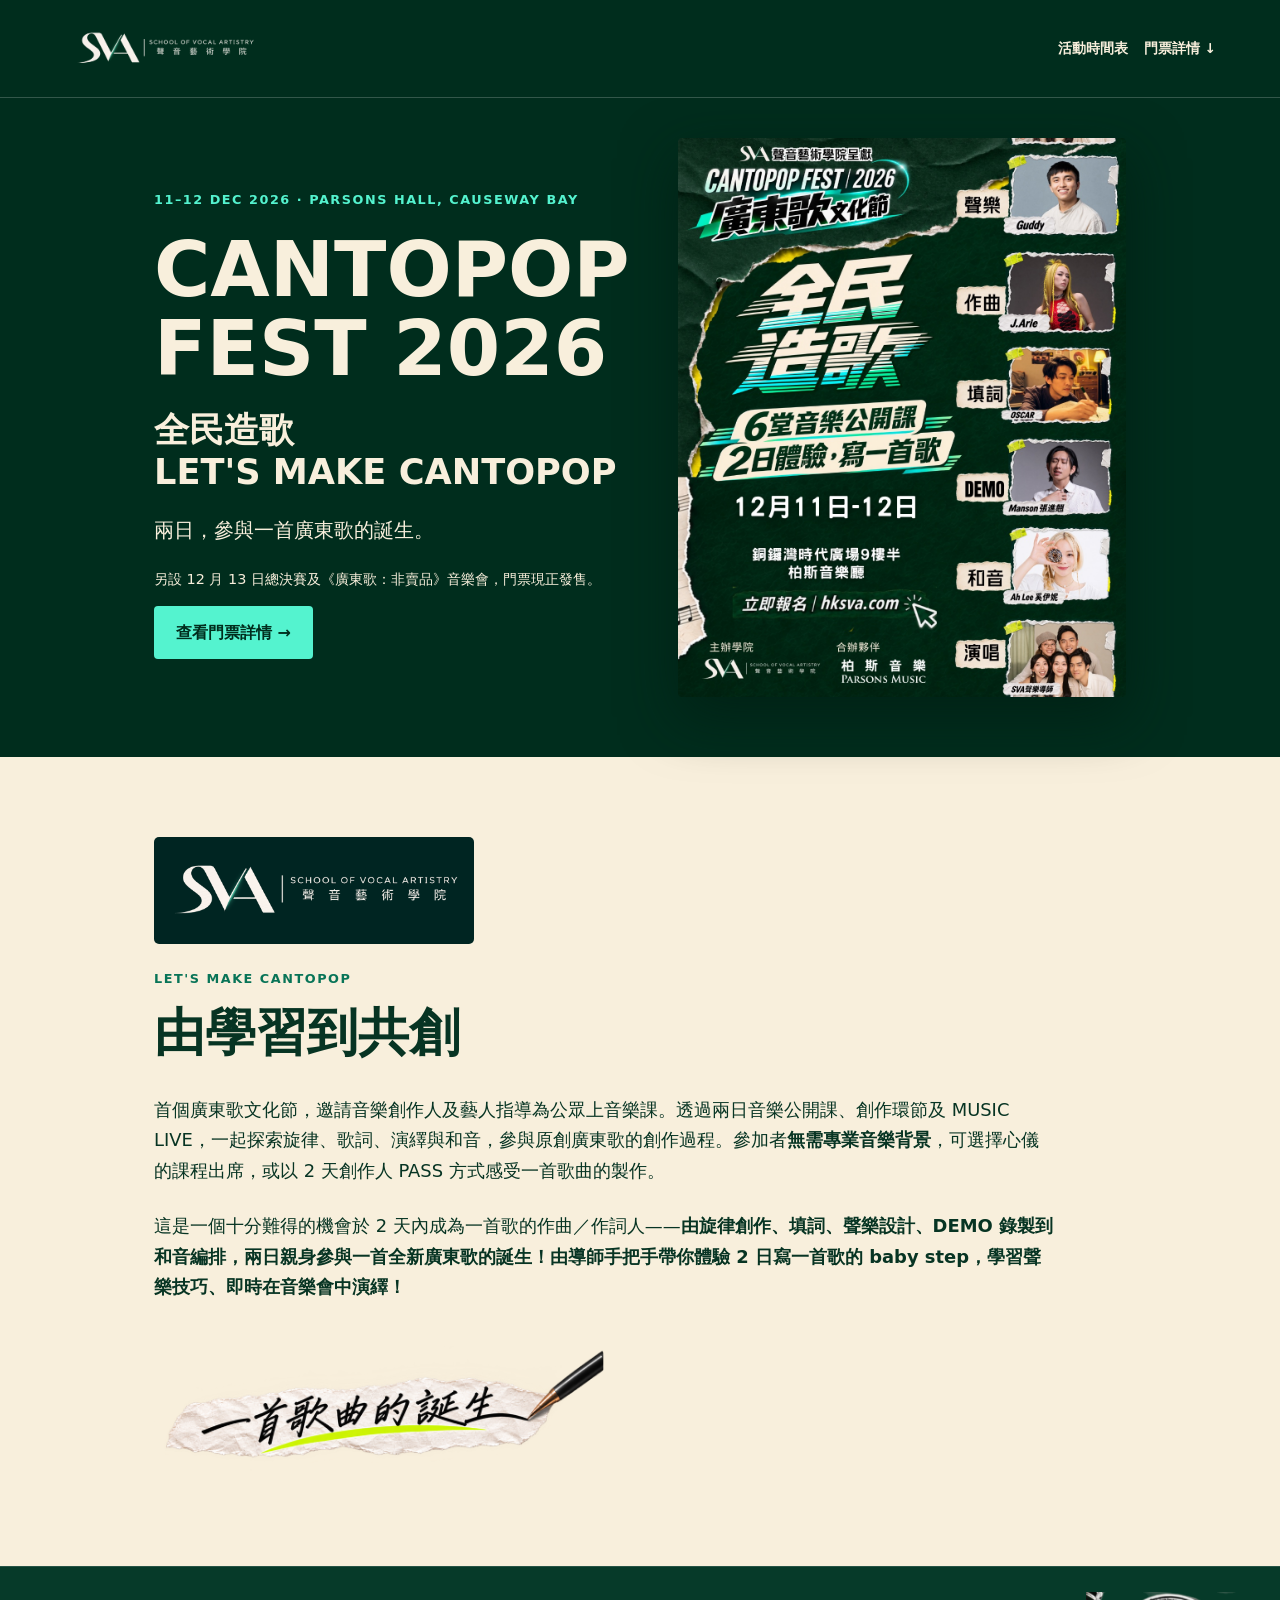
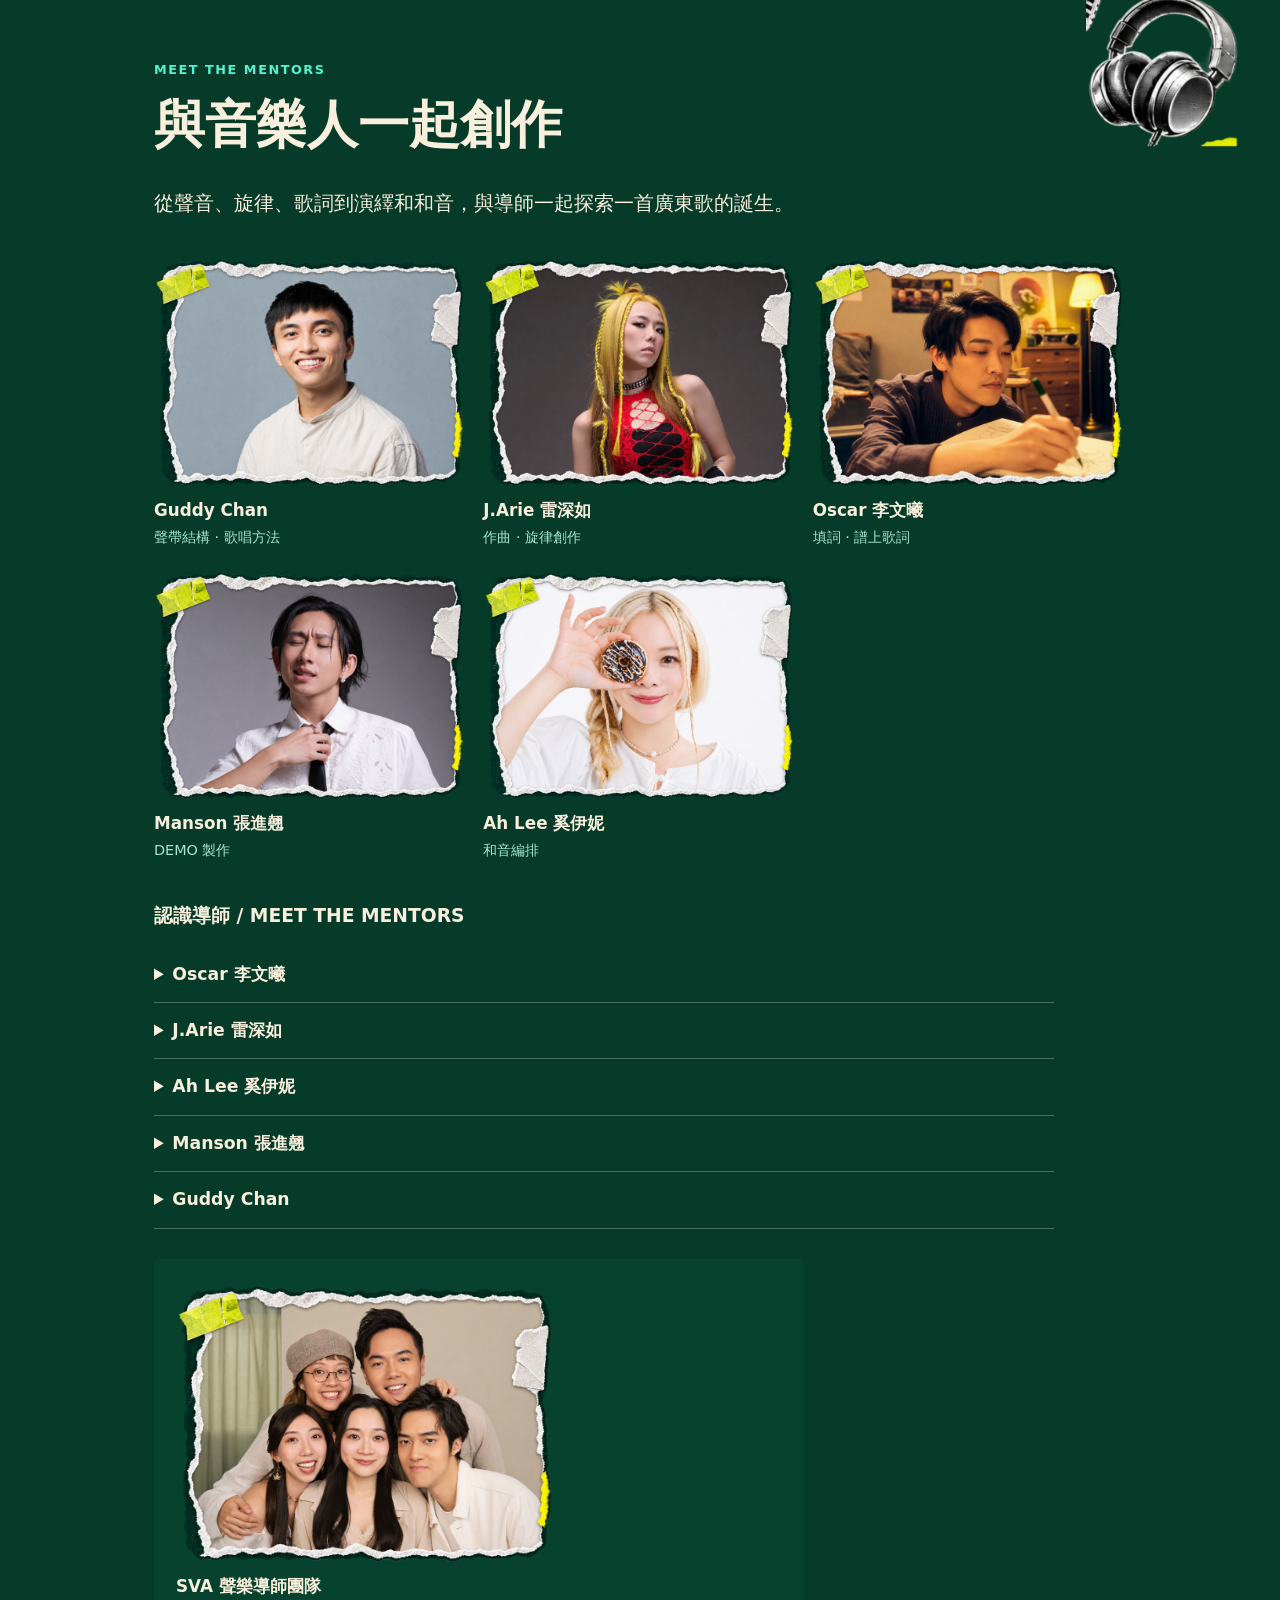
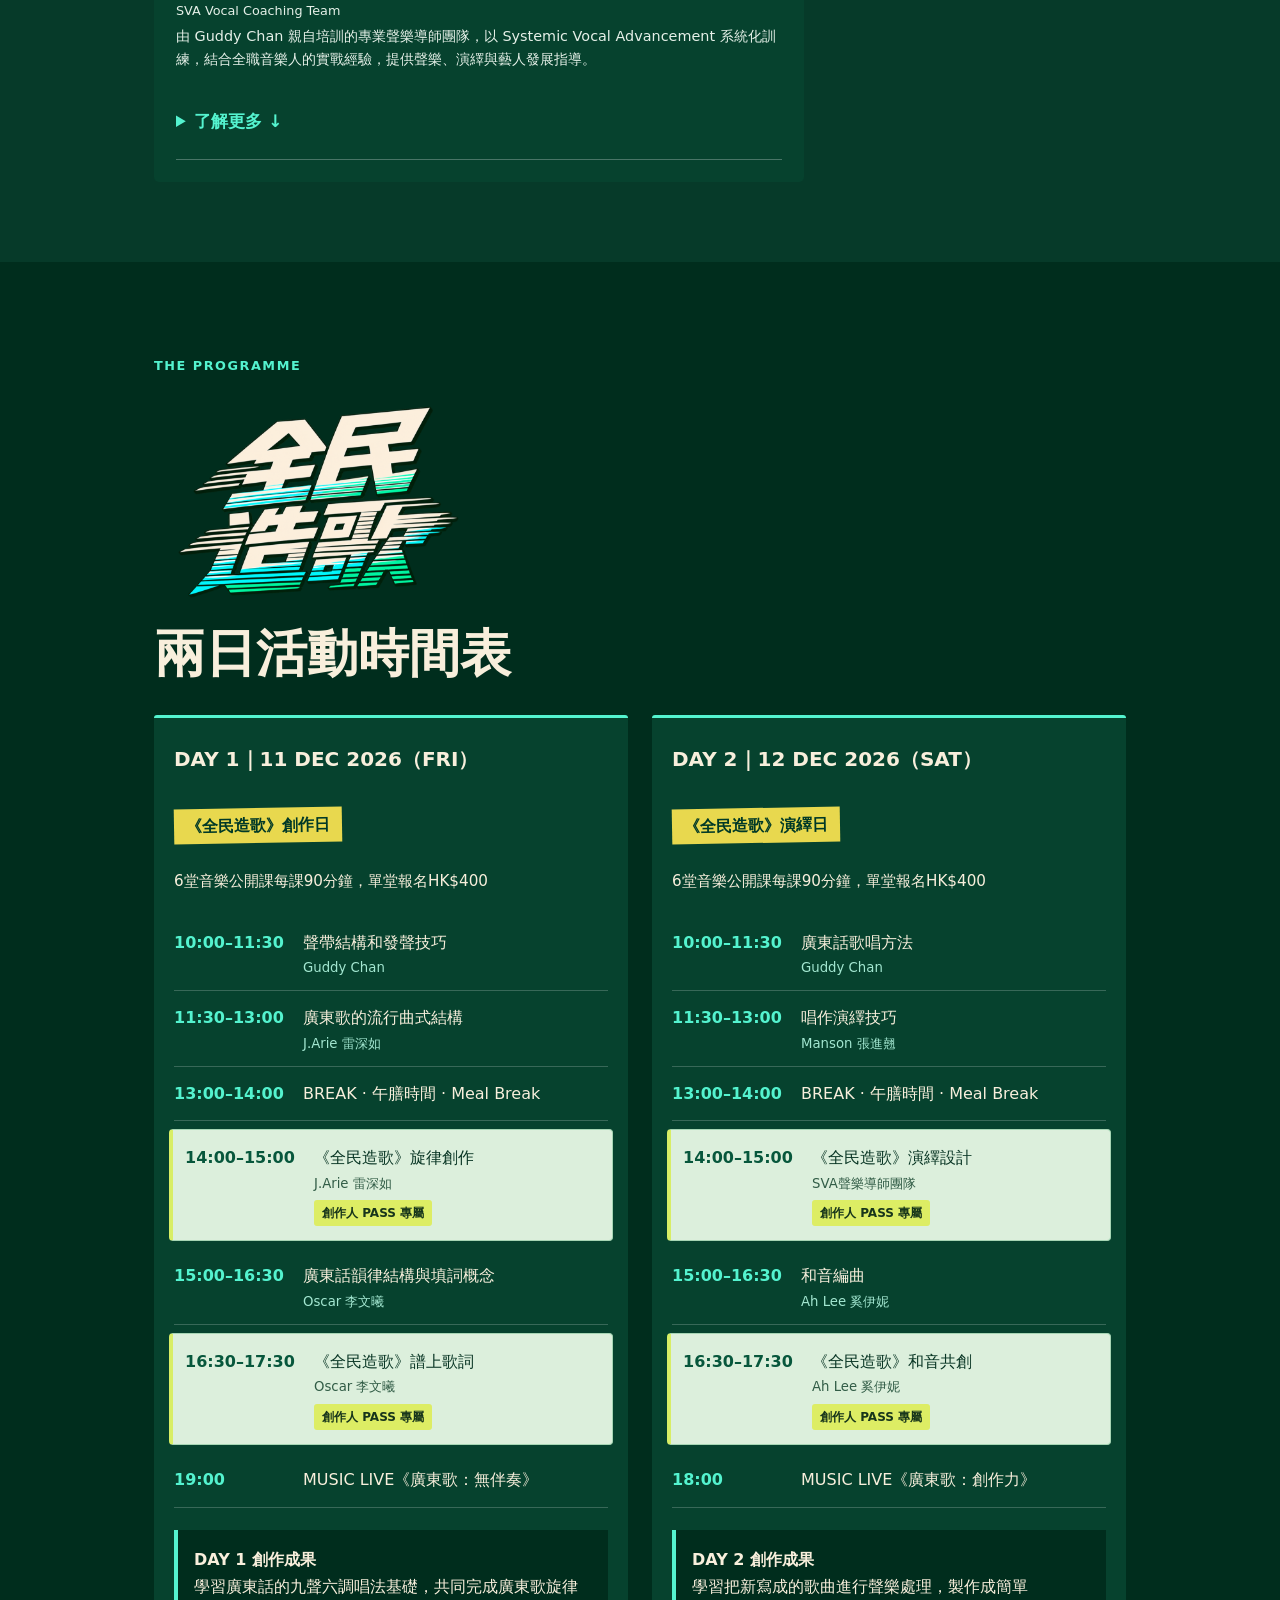
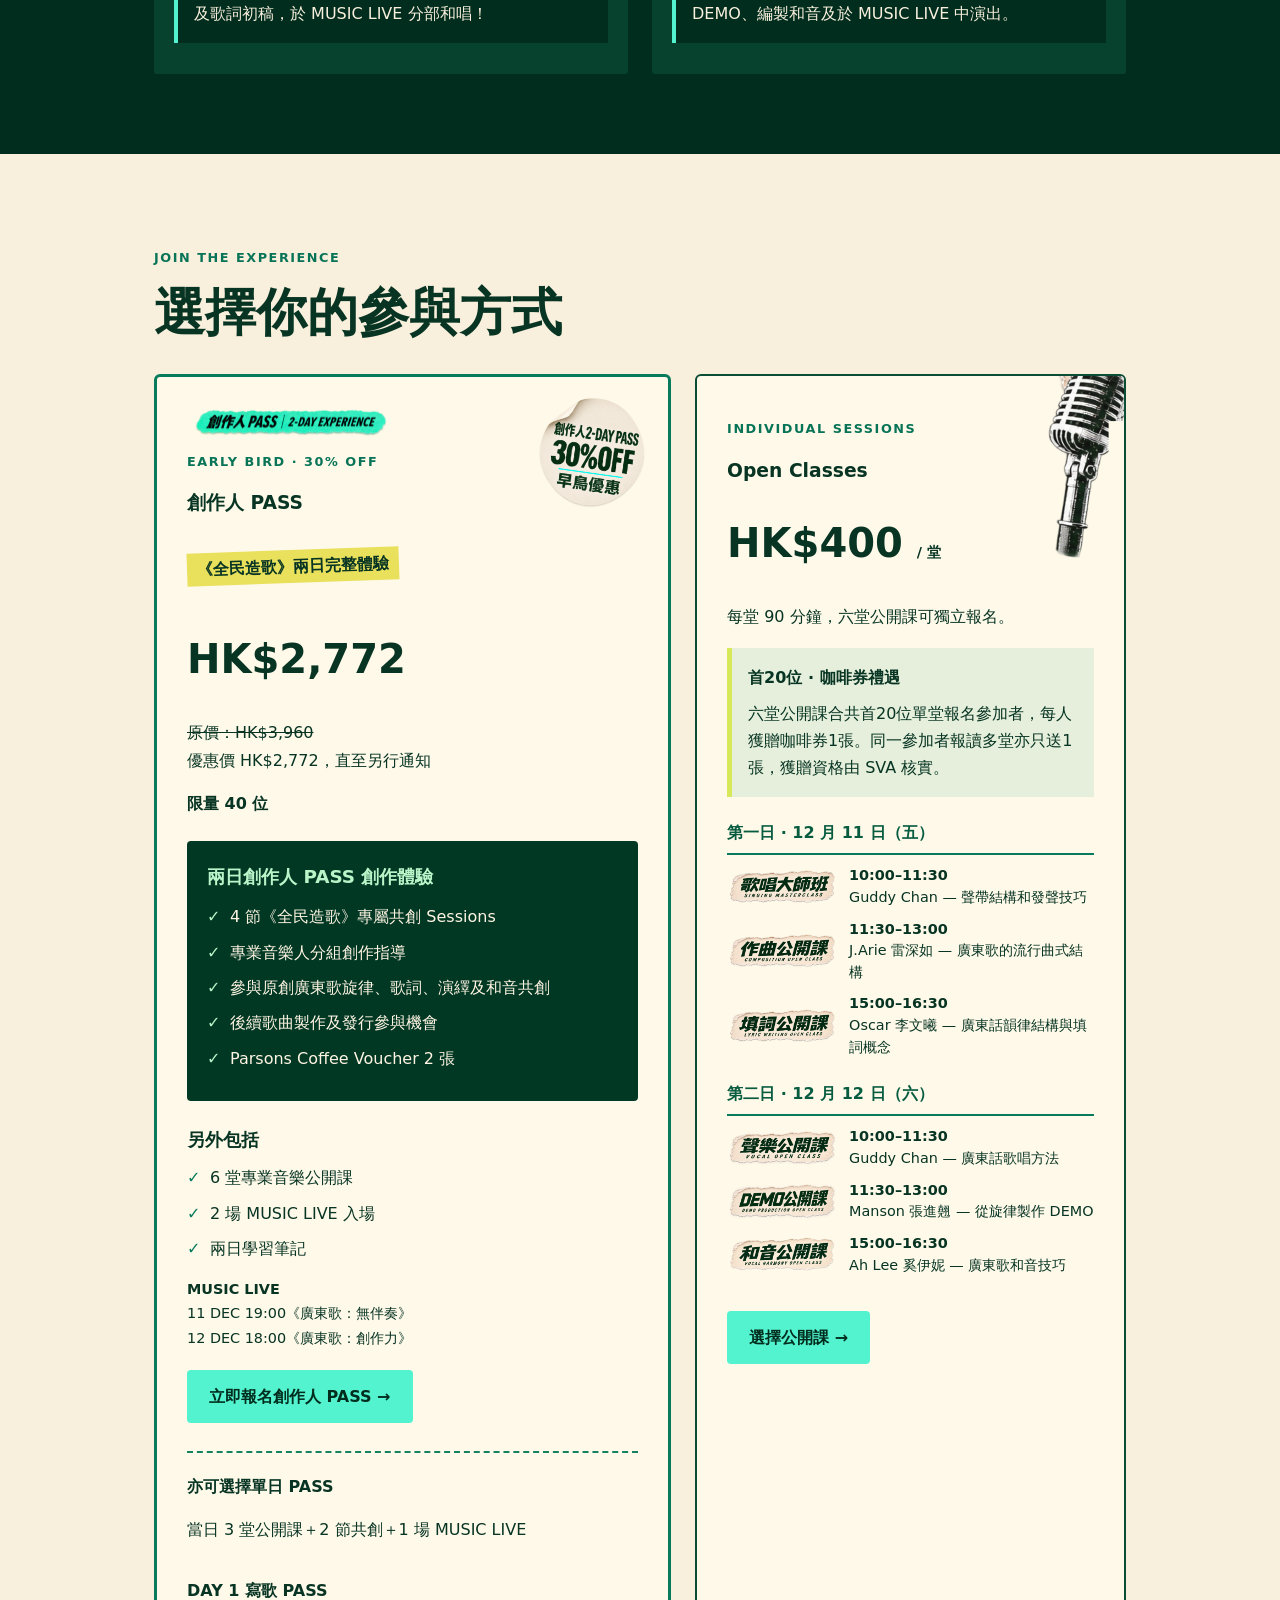
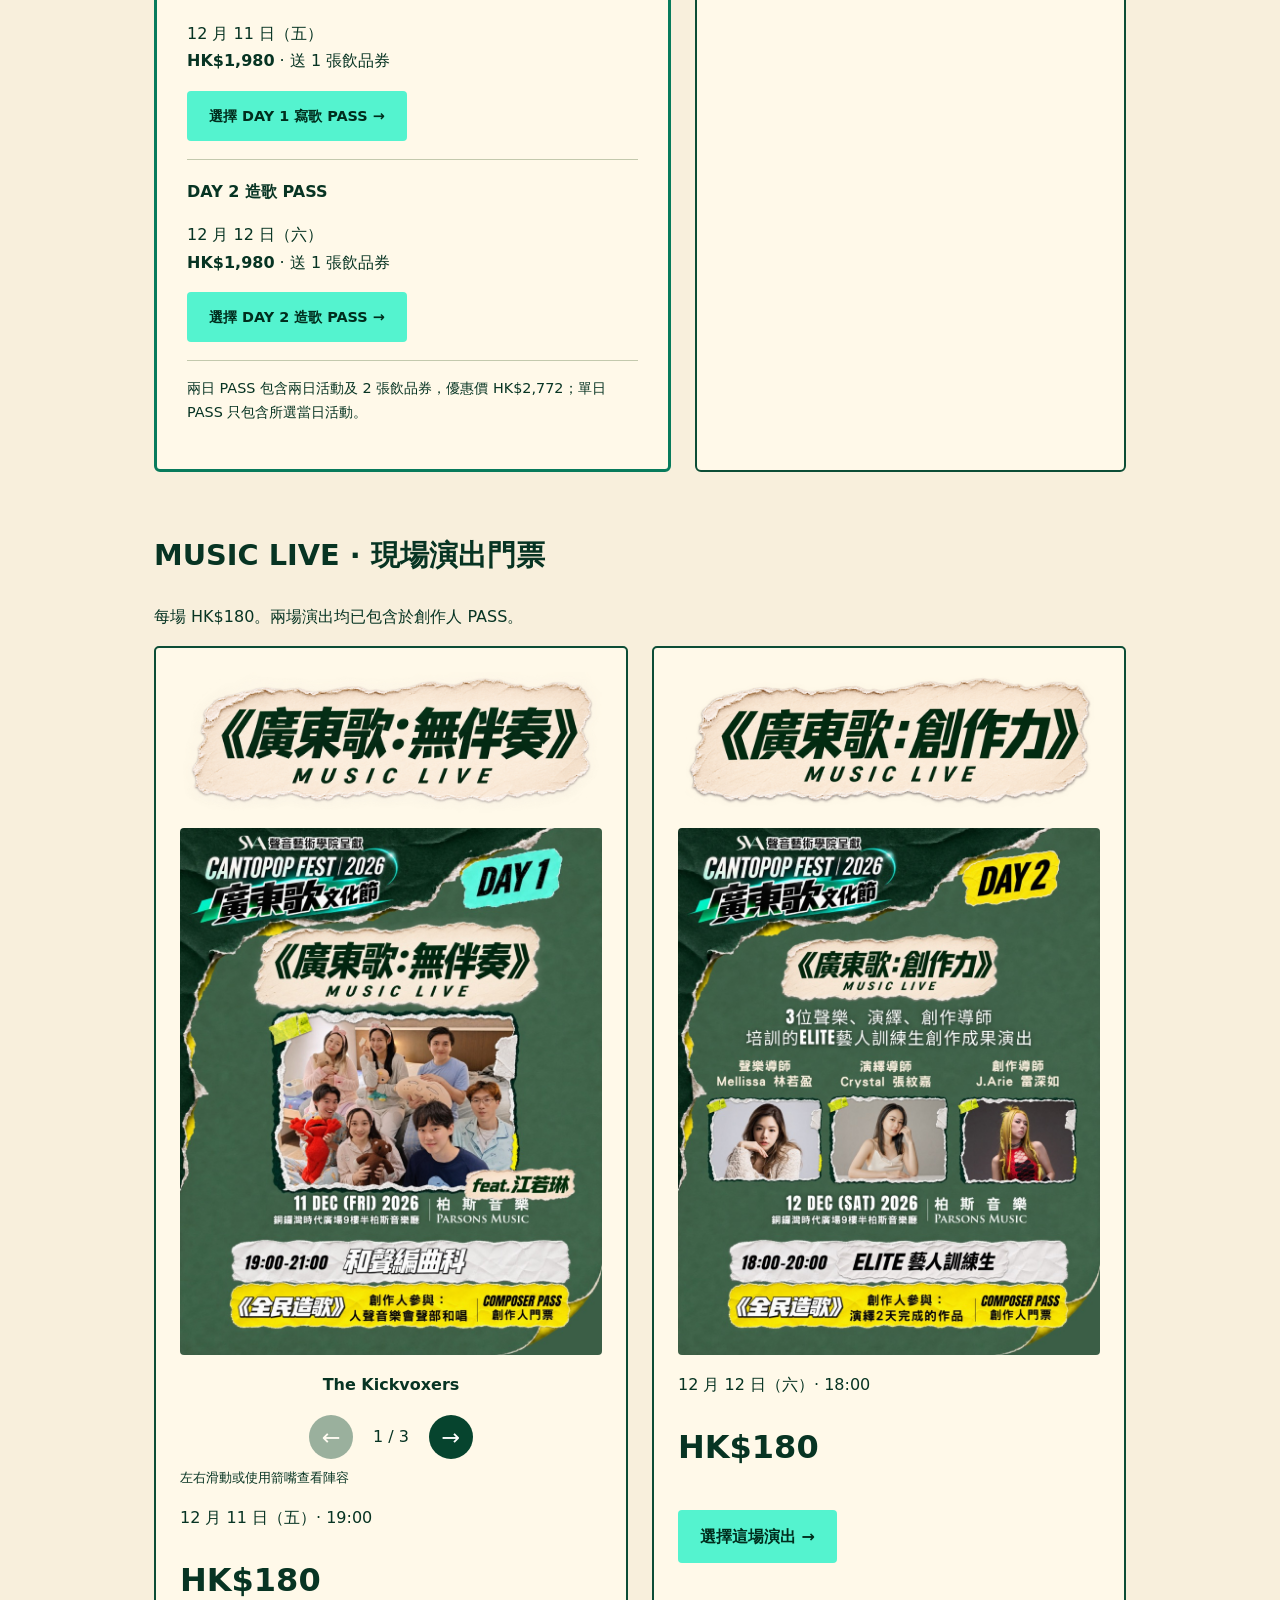
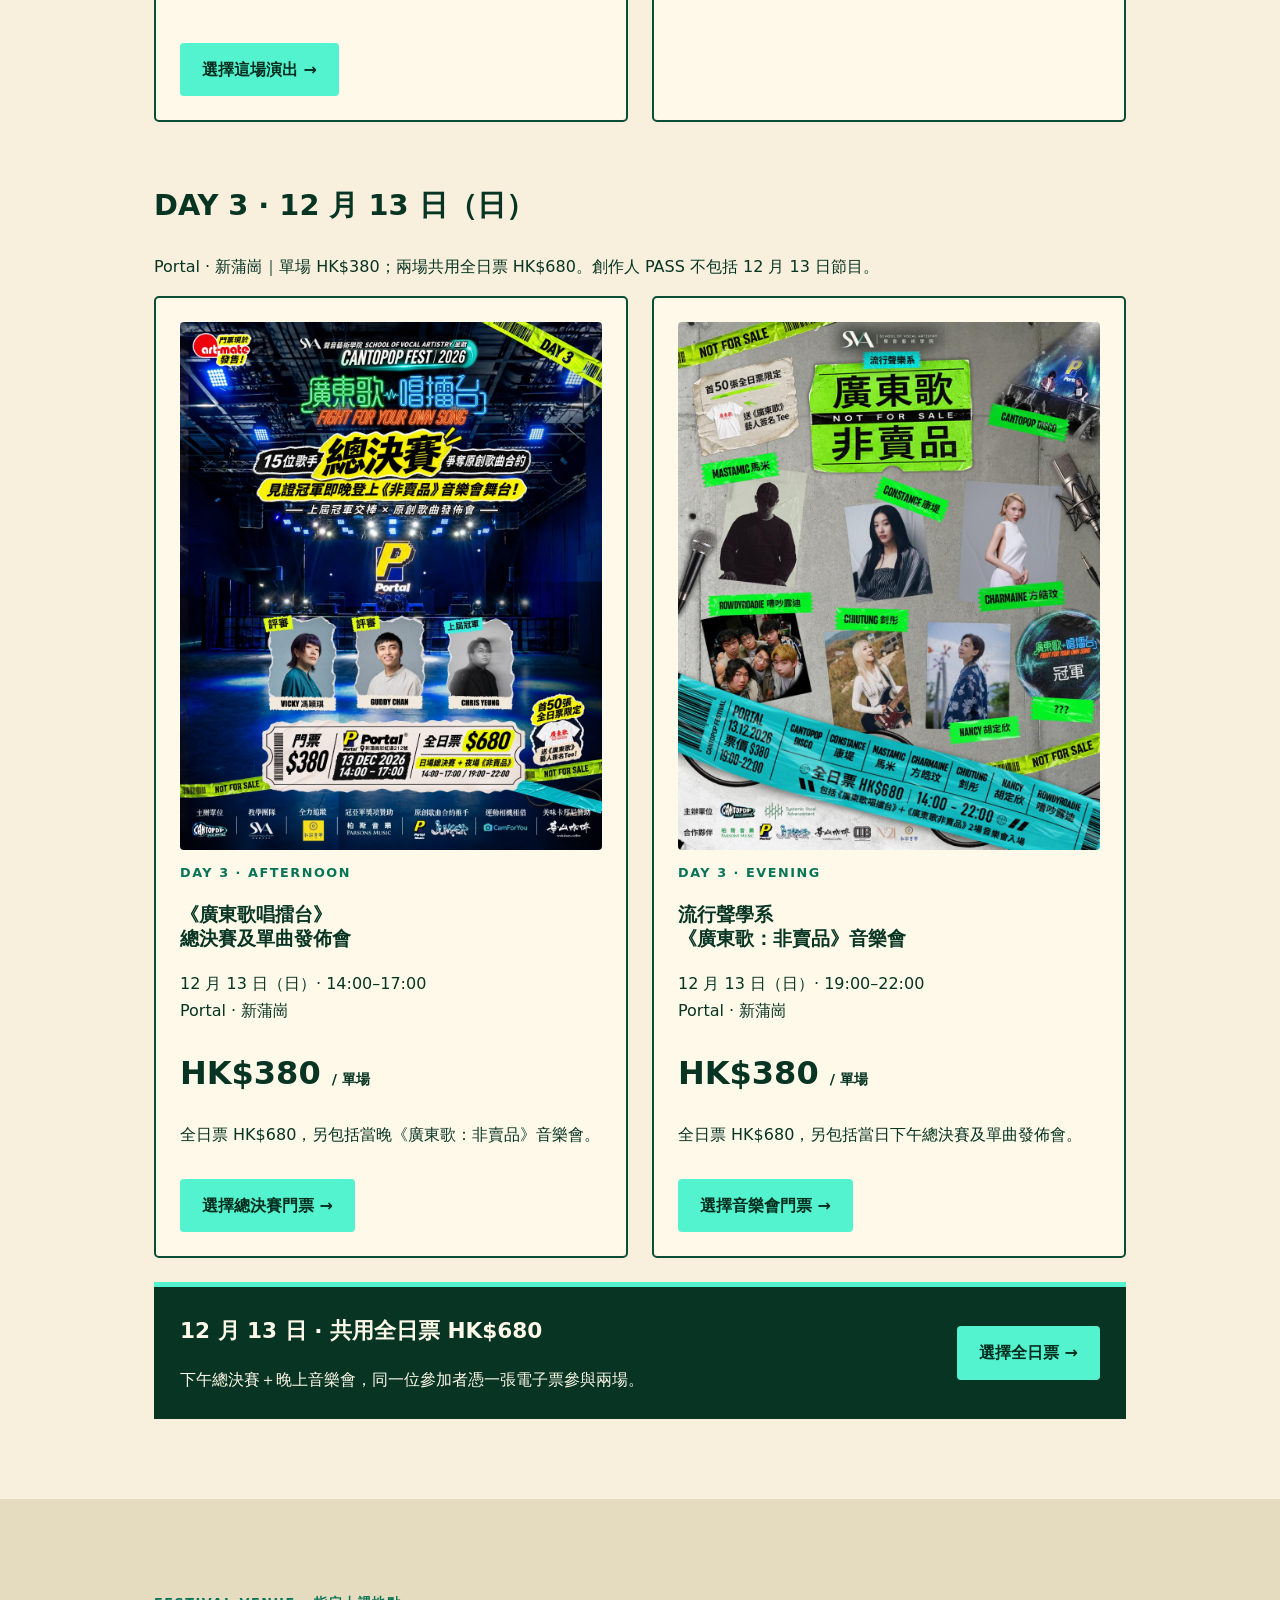
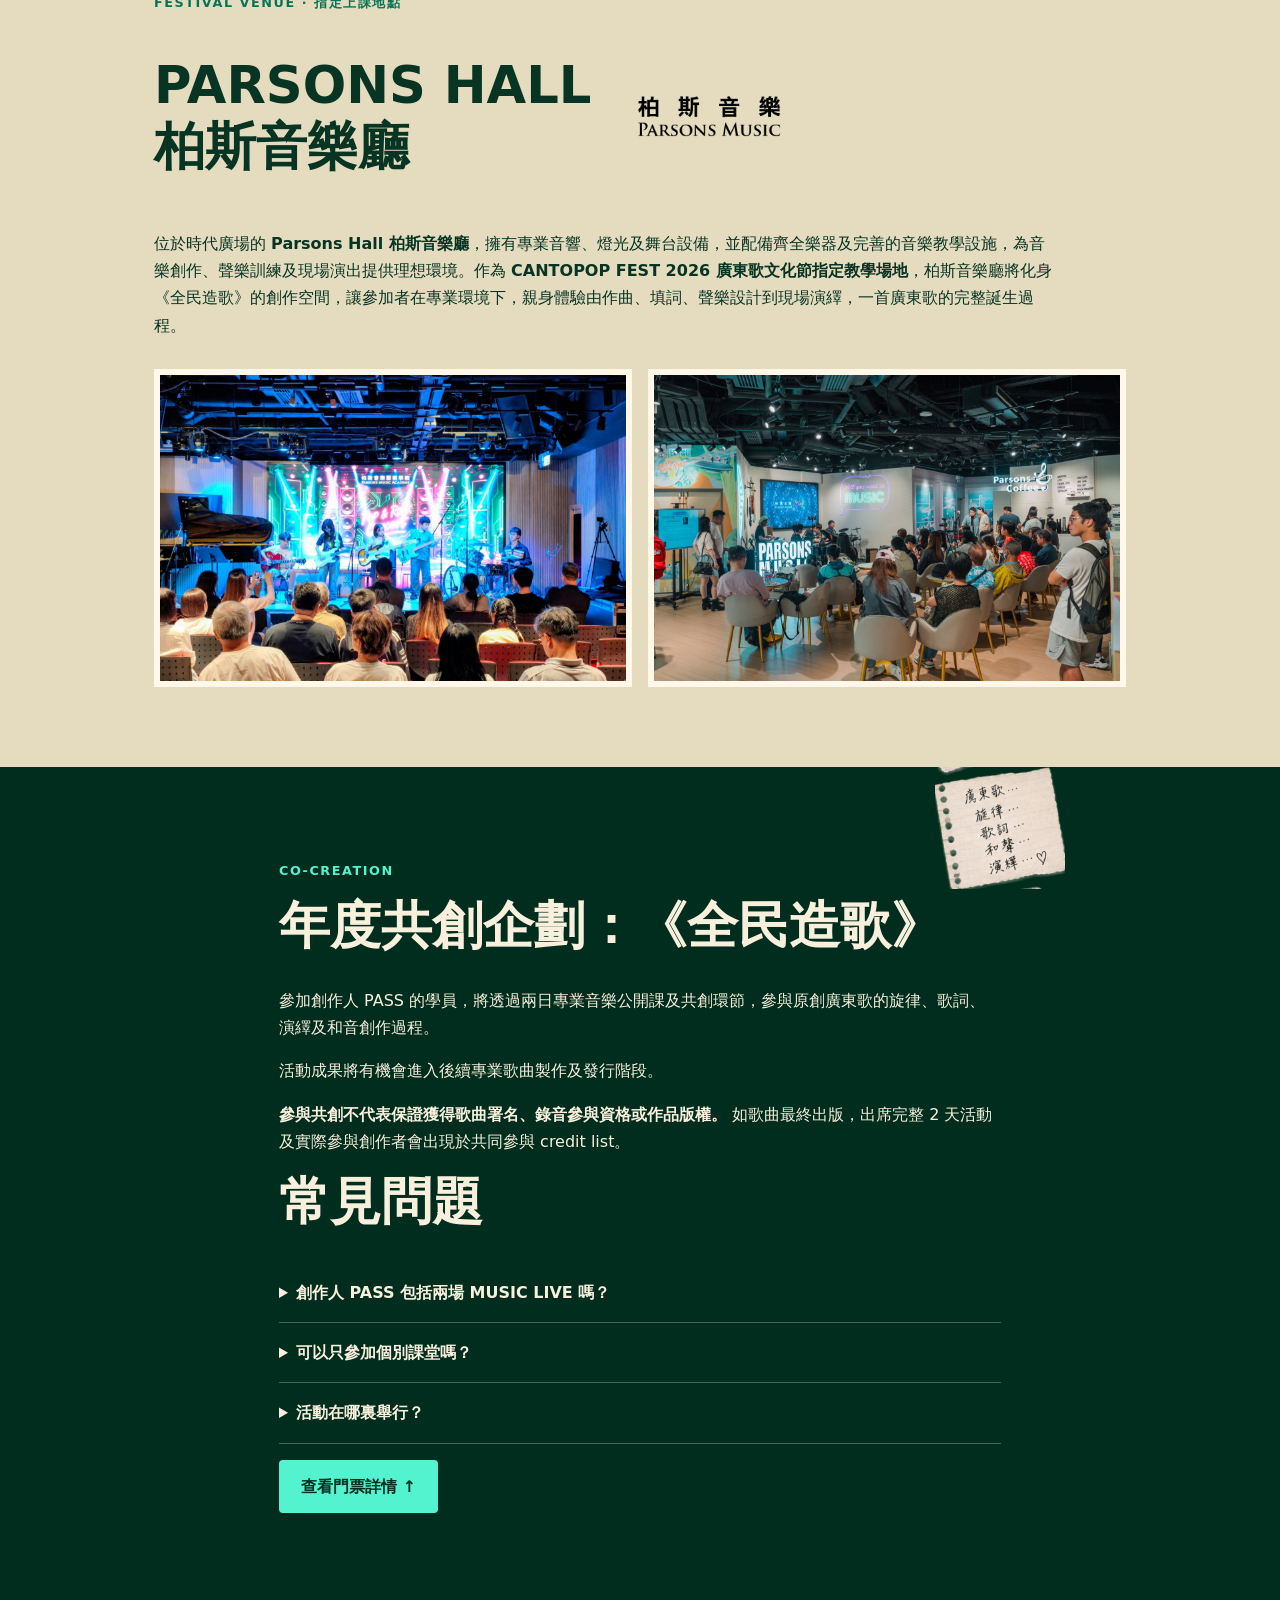
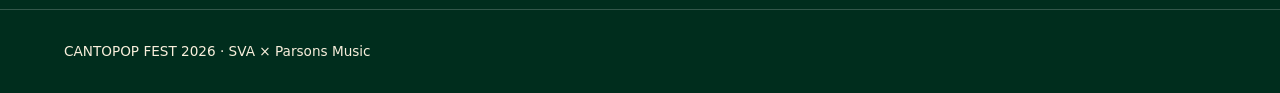
==== commit a1392e45: "Add files via upload" ====
--- a/festival/index.html
+++ b/festival/index.html
@@ -21,7 +21,7 @@
 
 .programme-class-note{font-size:.95rem;line-height:1.6;margin:10px 0 22px;color:#f8efdc}
 .day3-bundle{display:flex;gap:24px;align-items:center;justify-content:space-between;background:#073423;color:#fff9e9;padding:26px;margin-top:24px;border-top:5px solid #54f3cf}.day3-bundle strong{font-size:1.35rem}.day3-bundle p{margin-bottom:0}.day3-bundle .button{flex-shrink:0}.day3-option{border-color:#1d8062}.day3-choice-heading{margin-top:28px}.coupon-control{border-top:1px solid #d3ccb9;padding-top:18px;margin-top:20px}.coupon-control>div{display:flex;gap:8px;align-items:center}.coupon-control input{min-width:0;flex:1}.coupon-control button{padding:11px;border:1px solid #07563b;border-radius:4px;cursor:pointer}#coupon-status,#review-discount{font-size:14px;color:#166647}#review-discount:empty{display:none}@media(max-width:700px){.day3-bundle{display:block}.day3-bundle .button{margin-top:16px}.coupon-control>div{flex-wrap:wrap}}
-.single-day-passes{border-top:2px dashed #16825f;margin-top:28px;padding-top:20px}.single-day-passes>div{padding:18px 0;border-bottom:1px solid #c3c9ad}.single-day-passes h4{margin:0 0 10px}.single-day-passes .button{font-size:.9rem}.day-pass-option{background:#e3eedb;border-left:5px solid #047453}.day-pass-option small{display:block;margin-top:6px;font-size:12px;line-height:1.6}</style></head><body><header><a class="header-sva" href="https://hksva.com/" aria-label="返回 SVA 聲音藝術學院首頁"><img src="assets/sva-header-h04.png" width="1000" height="333" alt="SVA 聲音藝術學院"></a><nav><a href="#schedule">活動時間表</a><a href="#tickets">門票詳情 ↓</a></nav></header><main id="top"><section class="wrap hero"><div class="hero-copy"><p class="eyebrow">11–12 DEC 2026 · PARSONS HALL, CAUSEWAY BAY</p><h1>CANTOPOP<br>FEST 2026</h1><h2>全民造歌<br>LET'S MAKE CANTOPOP</h2><p class="intro">兩日，參與一首廣東歌的誕生。</p><p class="small">另設 12 月 13 日總決賽及《廣東歌：非賣品》音樂會，門票現正發售。</p><a class="button" href="#tickets">查看門票詳情 →</a></div><img src="assets/hero-20261114.jpg" width="1080" height="1350" alt="CANTOPOP FEST 2026 全民造歌活動海報"></section><section class="section-light about"><div class="wrap"><img class="sva-brand" src="assets/sva-logo.png" alt="SVA 聲音藝術學院" loading="lazy"><p class="eyebrow">LET'S MAKE CANTOPOP</p><h2>由學習到共創</h2><div class="about-copy"><p>首個廣東歌文化節，邀請音樂創作人及藝人指導為公眾上音樂課。透過兩日音樂公開課、創作環節及 MUSIC LIVE，一起探索旋律、歌詞、演繹與和音，參與原創廣東歌的創作過程。參加者<strong>無需專業音樂背景</strong>，可選擇心儀的課程出席，或以 2 天創作人 PASS 方式感受一首歌曲的製作。</p><p>這是一個十分難得的機會於 2 天內成為一首歌的作曲／作詞人——<strong>由旋律創作、填詞、聲樂設計、DEMO 錄製到和音編排，兩日親身參與一首全新廣東歌的誕生！由導師手把手帶你體驗 2 日寫一首歌的 baby step，學習聲樂技巧、即時在音樂會中演繹！</strong></p></div><img class="song-birth" src="assets/song-birth.png" alt="一首歌曲的誕生" loading="lazy"></div></section><section class="mentors-section" id="mentors"><div class="wrap"><p class="eyebrow">MEET THE MENTORS</p><h2>與音樂人一起創作</h2><p class="intro">從聲音、旋律、歌詞到演繹和和音，與導師一起探索一首廣東歌的誕生。</p><div class="mentor-grid"><article class="mentor"><img src="assets/Guddy.png" alt="Guddy Chan" loading="lazy"><h3>Guddy Chan</h3><p>聲帶結構 · 歌唱方法</p></article><article class="mentor"><img src="assets/02_J-Arie.png" alt="J.Arie 雷深如" loading="lazy"><h3>J.Arie 雷深如</h3><p>作曲 · 旋律創作</p></article><article class="mentor"><img src="assets/Oscar.png" alt="Oscar 李文曦" loading="lazy"><h3>Oscar 李文曦</h3><p>填詞 · 譜上歌詞</p></article><article class="mentor"><img src="assets/Manson.png" alt="Manson 張進翹" loading="lazy"><h3>Manson 張進翹</h3><p>DEMO 製作</p></article><article class="mentor"><img src="assets/Ah-Lee.png" alt="Ah Lee 奚伊妮" loading="lazy"><h3>Ah Lee 奚伊妮</h3><p>和音編排</p></article></div><div class="mentor-bios"><h3>認識導師 / MEET THE MENTORS</h3><details><summary>Oscar 李文曦</summary><p>現為商業電台叱咤903DJ，亦為本地填詞人、音樂錄像導演及演唱會創意策劃。出版著作有長篇小說《壽願僧》、散文集《一起一個人》、《日常風物詩》、《想像記憶集合體》、短篇故事集《虛構夜誌》、《山海之間》。填詞作品約三百首，其中本地流行榜冠軍歌包括Mirror《Reflection》、陳奕迅《致明日的舞》、陳健安《戀愛腦之死》、陳卓賢《留一天與你喘息》、林家謙《喃嘸師感官漫遊》、陳慧琳《鳴謝你而不想說後悔》、Collar《Riding High》、鄭秀文《致我們的夢想》、炎明熹《風旅》等等。</p></details><details><summary>J.Arie 雷深如</summary><p>香港唱作女歌手及創作導師，作曲作品 Kiri.T《至少做一件離譜的事》獲得CASH 金帆獎《最佳旋律》。近年參與作曲及製作的部分包括Jeremy 李駿傑《I Played Me Like a Fool》、Stephy鄧麗欣《已經離我太遠》、Lolly Talk《一把火》、炎明熹《Little Magic》、黃淑蔓《Dream my dreams》，容祖兒《但你要甜》、Kiri.T《哀傷和愛上算不算同音字》、炎明熹《Only for me》、鄭欣宜《豐乳肥臀》等等。</p></details><details><summary>Ah Lee 奚伊妮</summary><p>香港作曲人、唱作歌手、音樂製作人、人聲音樂創作者。2024年入選馮穎琪及周耀輝策劃的《埋班作樂III》，擔任作曲人，在監製王雙駿帶領下創作《地縛靈》（王嘉儀主唱），最終奪得「最佳旋律」「最佳編曲」及「最佳歌曲」三個獎項。作曲及監製作品包括尹嘉裕《Situationship》、胡定欣《未知也好》。個人單曲包括《我行》、《黑太陽》、《赤裏海》，以破格的「失序多重人聲」風格廣獲音樂人、製作人及電台DJ推介。</p><p>活躍和音編製及無伴奏演出，包括為電影《哪一天我們會飛》主題曲《差一點我們會飛》、電影《媽媽的神奇小子》主題曲《神奇之路》、第38屆香港電影金像獎頒獎典禮「致敬環節」歌曲《可一可再》作無伴奏編曲及演繹。2024隨音樂組合VOB遠赴莫斯科參加Moscow A Cappella Festival 2024，完成14場演出並於音樂節大賽中榮獲亞軍。</p></details><details><summary>Manson 張進翹</summary><p>2021年因參加節目《全民造星3》廣為人熟悉，出道作《今天我不想做嘢》道出城市人的心聲，同年獲得新城勁爆頒獎禮「勁爆獨立音樂人獎」。2023年推出首張全英文個人概念EP【liFe iS...】，當中一首富英倫搖滾味道的歌曲「QUEST?ONS」獲得商業二台「903豁達推介 No.1」。</p><p>今年推出單曲《夢旅途之歌》、《Soul Beautiful》、《累極才是正常》等，延續遼闊的詞曲創作之路。</p></details><details><summary>Guddy Chan</summary><p>畢業於香港中文大學音樂系，於美國跟隨荷里活頂尖流行聲樂導師 Brett Manning（曾指導 Taylor Swift、Miley Cyrus 及 Jimmy Gnecco）深造及親自頒發認證，成為「Singing Success」認可聲樂教練。先後跟隨國際大師 Ron Anderson（P!nk 及 Alicia Keys 的導師）和 Gary Catona（Whitney Houston 及 Stevie Wonder 的導師）研習，掌握了如何建立歌手聲音、以及運用身體協調來達致高效發聲的專業技術。</p><p>融合 Classical Music background 及荷里活頂級聲樂技巧帶到現時當代香港流行樂壇，Guddy 是備受追捧的「明星級」聲樂教練，目前指導歌手包括陳柏宇、衛蘭、鄭秀文、MC 張天賦、Gareth.T、林奕匡、陳健安、馮允謙、劉浩龍、連詩雅、Rubberband主音6號、MIRROR 成員Jeremy、Anson Lo、洪卓立、方皓玟、小肥、胡定欣等超過50位歌手。除了技巧提升，Guddy亦擅長協助歌手修復各類聲帶問題，如聲帶結節、痙攣性失音症及聲帶萎縮等。</p></details><article class="mentor mentor-team" id="sva-team-profile"><img src="assets/sva-coaching-team.png" width="900" height="675" alt="SVA 聲樂導師團隊合照" loading="lazy"><h3>SVA 聲樂導師團隊</h3><p class="team-en">SVA Vocal Coaching Team</p><p>由 Guddy Chan 親自培訓的專業聲樂導師團隊，以 Systemic Vocal Advancement 系統化訓練，結合全職音樂人的實戰經驗，提供聲樂、演繹與藝人發展指導。</p><details class="team-profile-details"><summary><span class="team-more">了解更多 ↓</span><span class="team-less">收起 ↑</span></summary><p>SVA 聲樂導師團隊由 Guddy Chan 親自培訓多年，團隊成員均為全職音樂人，包括音樂監製、職業歌手、藝人及演繹指導，結合專業音樂實踐與聲樂教學經驗，為學員提供更全面的學習與指導。</p><p>以 <strong>Systemic Vocal Advancement「系統聲樂發展」</strong> 為教學核心，SVA 重視歌唱所需的聲音協調與肌肉運用，透過系統化的常規練聲 <strong>Voice Building Routine</strong>，協助學員持續建立穩定、靈活而具延展性的聲音。</p><p>團隊提供 <strong>1 對 1 聲樂指導、藝人訓練及恆常小組課程</strong>。Vocal Building 練聲團隊具備 Rockschool Vocal Grade 8 及專業聲樂教學資格，為不同程度的學員提供音感訓練與聲樂基礎培訓。</p></details></article></div></div></section><section class="wrap programme" id="schedule"><p class="eyebrow">THE PROGRAMME</p><img class="schedule-logo" src="assets/make-cantopop-logo.png" alt="全民造歌" loading="lazy"><h2>兩日活動時間表</h2><div class="schedule"><div class="day"><h3>DAY 1｜11 DEC 2026（FRI）</h3><p class="day-theme">《全民造歌》創作日</p><p class="programme-class-note">6堂音樂公開課每課90分鐘，單堂報名HK$400</p><div class="row"><time>10:00–11:30</time><span>聲帶結構和發聲技巧<small class="schedule-teacher">Guddy Chan</small></span></div><div class="row"><time>11:30–13:00</time><span>廣東歌的流行曲式結構<small class="schedule-teacher">J.Arie 雷深如</small></span></div><div class="row"><time>13:00–14:00</time><span>BREAK · 午膳時間 · Meal Break</span></div><div class="row creative-session"><time>14:00–15:00</time><span>《全民造歌》旋律創作<small class="schedule-teacher">J.Arie 雷深如</small><span class="pass-exclusive-badge">創作人 PASS 專屬</span></span></div><div class="row"><time>15:00–16:30</time><span>廣東話韻律結構與填詞概念<small class="schedule-teacher">Oscar 李文曦</small></span></div><div class="row creative-session"><time>16:30–17:30</time><span>《全民造歌》譜上歌詞<small class="schedule-teacher">Oscar 李文曦</small><span class="pass-exclusive-badge">創作人 PASS 專屬</span></span></div><div class="row"><time>19:00</time><span>MUSIC LIVE《廣東歌：無伴奏》</span></div><p class="outcome"><strong>DAY 1 創作成果</strong><br>學習廣東話的九聲六調唱法基礎，共同完成廣東歌旋律及歌詞初稿，於 MUSIC LIVE 分部和唱！</p></div><div class="day"><h3>DAY 2｜12 DEC 2026（SAT）</h3><p class="day-theme">《全民造歌》演繹日</p><p class="programme-class-note">6堂音樂公開課每課90分鐘，單堂報名HK$400</p><div class="row"><time>10:00–11:30</time><span>廣東話歌唱方法<small class="schedule-teacher">Guddy Chan</small></span></div><div class="row"><time>11:30–13:00</time><span>唱作演繹技巧<small class="schedule-teacher">Manson 張進翹</small></span></div><div class="row"><time>13:00–14:00</time><span>BREAK · 午膳時間 · Meal Break</span></div><div class="row creative-session"><time>14:00–15:00</time><span>《全民造歌》演繹設計<small class="schedule-teacher">SVA聲樂導師團隊</small><span class="pass-exclusive-badge">創作人 PASS 專屬</span></span></div><div class="row"><time>15:00–16:30</time><span>和音編曲<small class="schedule-teacher">Ah Lee 奚伊妮</small></span></div><div class="row creative-session"><time>16:30–17:30</time><span>《全民造歌》和音共創<small class="schedule-teacher">Ah Lee 奚伊妮</small><span class="pass-exclusive-badge">創作人 PASS 專屬</span></span></div><div class="row"><time>18:00</time><span>MUSIC LIVE《廣東歌：創作力》</span></div><p class="outcome"><strong>DAY 2 創作成果</strong><br>學習把新寫成的歌曲進行聲樂處理，製作成簡單 DEMO、編製和音及於 MUSIC LIVE 中演出。</p></div></div></section><section class="section-light" id="tickets"><div class="wrap"><p class="eyebrow">JOIN THE EXPERIENCE</p><h2>選擇你的參與方式</h2><div class="tickets"><article class="card pass-card"><img class="discount-sticker" src="assets/early-bird.png" alt="早鳥優惠七折" loading="lazy"><img class="pass-heading" src="assets/pass-heading.png" alt="" loading="lazy"><p class="eyebrow">EARLY BIRD · 30% OFF</p><h3>創作人 PASS</h3><p class="pass-name">《全民造歌》兩日完整體驗</p><p class="price">HK$2,772</p><p><s>原價：HK$3,960</s><br>優惠價 HK$2,772，直至另行通知</p><p class="pass-capacity">限量 40 位</p><div class="pass-exclusive-panel"><h4>兩日創作人 PASS 創作體驗</h4><ul class="pass-checklist"><li>4 節《全民造歌》專屬共創 Sessions</li><li>專業音樂人分組創作指導</li><li>參與原創廣東歌旋律、歌詞、演繹及和音共創</li><li>後續歌曲製作及發行參與機會</li><li>Parsons Coffee Voucher 2 張</li></ul></div><div class="pass-included"><h4>另外包括</h4><ul class="pass-checklist"><li>6 堂專業音樂公開課</li><li>2 場 MUSIC LIVE 入場</li><li>兩日學習筆記</li></ul><p class="small"><strong>MUSIC LIVE</strong><br>11 DEC 19:00《廣東歌：無伴奏》<br>12 DEC 18:00《廣東歌：創作力》</p></div><a class="button" data-entry="CREATOR_PASS" href="#order-box">立即報名創作人 PASS →</a><p class="notice sales-notice">報名即將開放</p><div class="single-day-passes"><h4>亦可選擇單日 PASS</h4><p>當日 3 堂公開課＋2 節共創＋1 場 MUSIC LIVE</p><div><h4>DAY 1 寫歌 PASS</h4><p>12 月 11 日（五）<br><strong>HK$1,980</strong> · 送 1 張飲品券</p><button class="button" type="button" data-entry="DAY1_PASS">選擇 DAY 1 寫歌 PASS →</button></div><div><h4>DAY 2 造歌 PASS</h4><p>12 月 12 日（六）<br><strong>HK$1,980</strong> · 送 1 張飲品券</p><button class="button" type="button" data-entry="DAY2_PASS">選擇 DAY 2 造歌 PASS →</button></div><p class="small">兩日 PASS 包含兩日活動及 2 張飲品券，優惠價 HK$2,772；單日 PASS 只包含所選當日活動。</p></div></article><article class="card class-card"><img class="card-art" src="assets/15_Vintage_Microphone.png" alt="" loading="lazy"><p class="eyebrow">INDIVIDUAL SESSIONS</p><h3>Open Classes</h3><p class="price">HK$400 <span class="small">/ 堂</span></p><p>每堂 90 分鐘，六堂公開課可獨立報名。</p><div class="class-list"><h4>第一日 · 12 月 11 日（五）</h4><div class="class-item"><img src="assets/class-vocal.png" alt="" loading="lazy"><p><strong>10:00–11:30</strong><br>Guddy Chan — 聲帶結構和發聲技巧</p></div><div class="class-item"><img src="assets/class-songwriting.png" alt="" loading="lazy"><p><strong>11:30–13:00</strong><br>J.Arie 雷深如 — 廣東歌的流行曲式結構</p></div><div class="class-item"><img src="assets/class-lyrics.png" alt="" loading="lazy"><p><strong>15:00–16:30</strong><br>Oscar 李文曦 — 廣東話韻律結構與填詞概念</p></div><h4>第二日 · 12 月 12 日（六）</h4><div class="class-item"><img src="assets/class-science.png" alt="" loading="lazy"><p><strong>10:00–11:30</strong><br>Guddy Chan — 廣東話歌唱方法</p></div><div class="class-item"><img src="assets/class-demo.png" alt="" loading="lazy"><p><strong>11:30–13:00</strong><br>Manson 張進翹 — 從旋律製作 DEMO</p></div><div class="class-item"><img src="assets/class-harmony.png" alt="" loading="lazy"><p><strong>15:00–16:30</strong><br>Ah Lee 奚伊妮 — 廣東歌和音技巧</p></div></div><button type="button" class="button purchase-open" data-entry="classes">選擇公開課 →</button></article></div><h3 class="live-heading">MUSIC LIVE · 現場演出門票</h3><p>每場 HK$180。兩場演出均已包含於創作人 PASS。</p><div class="live-grid"><article class="live-card"><img class="live-title" src="assets/live-title-1.png" alt="廣東歌：無伴奏 MUSIC LIVE" loading="lazy"><div class="poster-slider" aria-label="無伴奏演出陣容"><div class="poster-track" id="live-lineup" tabindex="0"><div class="poster-slide"><img class="live-poster" src="assets/live-1.jpg" alt="The Kickvoxers 無伴奏演出海報" loading="lazy"><p>The Kickvoxers</p></div><div class="poster-slide"><img class="live-poster" src="assets/live-focus.jpg" alt="FOCUS 無伴奏演出海報" loading="lazy"><p>FOCUS</p></div><div class="poster-slide elan-slide"><img class="live-poster" src="assets/elan-kong.png" alt="江若琳" loading="lazy"><p>江若琳</p></div></div><div class="slider-controls"><button type="button" id="lineup-prev" aria-label="上一位演出嘉賓">←</button><span id="lineup-status" aria-live="polite">1 / 3</span><button type="button" id="lineup-next" aria-label="下一位演出嘉賓">→</button></div><p class="slider-hint">左右滑動或使用箭嘴查看陣容</p></div><p>12 月 11 日（五）· 19:00</p><p class="price">HK$180</p><button type="button" class="button purchase-open" data-entry="LIVE_D1">選擇這場演出 →</button><p class="notice sales-notice">報名即將開放</p></article><article class="live-card"><img class="live-title" src="assets/live-title-2.png" alt="廣東歌：創作力 MUSIC LIVE" loading="lazy"><img class="live-poster" src="assets/live-2.jpg" alt="廣東歌：創作力 MUSIC LIVE 海報" loading="lazy"><p>12 月 12 日（六）· 18:00</p><p class="price">HK$180</p><button type="button" class="button purchase-open" data-entry="LIVE_D2">選擇這場演出 →</button><p class="notice sales-notice">報名即將開放</p></article></div><h3 class="live-heading">DAY 3 · 12 月 13 日（日）</h3><p>Portal · 新蒲崗｜單場 HK$380；兩場共用全日票 HK$680。創作人 PASS 不包括 12 月 13 日節目。</p><div class="live-grid day3-programmes">
+.single-day-passes{border-top:2px dashed #16825f;margin-top:28px;padding-top:20px}.single-day-passes>div{padding:18px 0;border-bottom:1px solid #c3c9ad}.single-day-passes h4{margin:0 0 10px}.single-day-passes .button{font-size:.9rem}.day-pass-option{background:#e3eedb;border-left:5px solid #047453}.day-pass-option small{display:block;margin-top:6px;font-size:12px;line-height:1.6}</style></head><body><header><a class="header-sva" href="https://hksva.com/" aria-label="返回 SVA 聲音藝術學院首頁"><img src="assets/sva-header-h04.png" width="1000" height="333" alt="SVA 聲音藝術學院"></a><nav><a href="#schedule">活動時間表</a><a href="#tickets">門票詳情 ↓</a></nav></header><main id="top"><section class="wrap hero"><div class="hero-copy"><p class="eyebrow">11–12 DEC 2026 · PARSONS HALL, CAUSEWAY BAY</p><h1>CANTOPOP<br>FEST 2026</h1><h2>全民造歌<br>LET'S MAKE CANTOPOP</h2><p class="intro">兩日，參與一首廣東歌的誕生。</p><p class="small">另設 12 月 13 日總決賽及《廣東歌：非賣品》音樂會，門票現正發售。</p><a class="button" href="#tickets">查看門票詳情 →</a></div><img src="assets/hero-20261114.jpg" width="1080" height="1350" alt="CANTOPOP FEST 2026 全民造歌活動海報"></section><section class="section-light about"><div class="wrap"><img class="sva-brand" src="assets/sva-logo.png" alt="SVA 聲音藝術學院" loading="lazy"><p class="eyebrow">LET'S MAKE CANTOPOP</p><h2>由學習到共創</h2><div class="about-copy"><p>首個廣東歌文化節，邀請音樂創作人及藝人指導為公眾上音樂課。透過兩日音樂公開課、創作環節及 MUSIC LIVE，一起探索旋律、歌詞、演繹與和音，參與原創廣東歌的創作過程。參加者<strong>無需專業音樂背景</strong>，可選擇心儀的課程出席，或以 2 天創作人 PASS 方式感受一首歌曲的製作。</p><p>這是一個十分難得的機會於 2 天內成為一首歌的作曲／作詞人——<strong>由旋律創作、填詞、聲樂設計、DEMO 錄製到和音編排，兩日親身參與一首全新廣東歌的誕生！由導師手把手帶你體驗 2 日寫一首歌的 baby step，學習聲樂技巧、即時在音樂會中演繹！</strong></p></div><img class="song-birth" src="assets/song-birth.png" alt="一首歌曲的誕生" loading="lazy"></div></section><section class="mentors-section" id="mentors"><div class="wrap"><p class="eyebrow">MEET THE MENTORS</p><h2>與音樂人一起創作</h2><p class="intro">從聲音、旋律、歌詞到演繹和和音，與導師一起探索一首廣東歌的誕生。</p><div class="mentor-grid"><article class="mentor"><img src="assets/Guddy.png" alt="Guddy Chan" loading="lazy"><h3>Guddy Chan</h3><p>聲帶結構 · 歌唱方法</p></article><article class="mentor"><img src="assets/02_J-Arie.png" alt="J.Arie 雷深如" loading="lazy"><h3>J.Arie 雷深如</h3><p>作曲 · 旋律創作</p></article><article class="mentor"><img src="assets/Oscar.png" alt="Oscar 李文曦" loading="lazy"><h3>Oscar 李文曦</h3><p>填詞 · 譜上歌詞</p></article><article class="mentor"><img src="assets/Manson.png" alt="Manson 張進翹" loading="lazy"><h3>Manson 張進翹</h3><p>DEMO 製作</p></article><article class="mentor"><img src="assets/Ah-Lee.png" alt="Ah Lee 奚伊妮" loading="lazy"><h3>Ah Lee 奚伊妮</h3><p>和音編排</p></article></div><div class="mentor-bios"><h3>認識導師 / MEET THE MENTORS</h3><details><summary>Oscar 李文曦</summary><p>現為商業電台叱咤903DJ，亦為本地填詞人、音樂錄像導演及演唱會創意策劃。出版著作有長篇小說《壽願僧》、散文集《一起一個人》、《日常風物詩》、《想像記憶集合體》、短篇故事集《虛構夜誌》、《山海之間》。填詞作品約三百首，其中本地流行榜冠軍歌包括Mirror《Reflection》、陳奕迅《致明日的舞》、陳健安《戀愛腦之死》、陳卓賢《留一天與你喘息》、林家謙《喃嘸師感官漫遊》、陳慧琳《鳴謝你而不想說後悔》、Collar《Riding High》、鄭秀文《致我們的夢想》、炎明熹《風旅》等等。</p></details><details><summary>J.Arie 雷深如</summary><p>香港唱作女歌手及創作導師，作曲作品 Kiri.T《至少做一件離譜的事》獲得CASH 金帆獎《最佳旋律》。近年參與作曲及製作的部分包括Jeremy 李駿傑《I Played Me Like a Fool》、Stephy鄧麗欣《已經離我太遠》、Lolly Talk《一把火》、炎明熹《Little Magic》、黃淑蔓《Dream my dreams》，容祖兒《但你要甜》、Kiri.T《哀傷和愛上算不算同音字》、炎明熹《Only for me》、鄭欣宜《豐乳肥臀》等等。</p></details><details><summary>Ah Lee 奚伊妮</summary><p>香港作曲人、唱作歌手、音樂製作人、人聲音樂創作者。2024年入選馮穎琪及周耀輝策劃的《埋班作樂III》，擔任作曲人，在監製王雙駿帶領下創作《地縛靈》（王嘉儀主唱），最終奪得「最佳旋律」「最佳編曲」及「最佳歌曲」三個獎項。作曲及監製作品包括尹嘉裕《Situationship》、胡定欣《未知也好》。個人單曲包括《我行》、《黑太陽》、《赤裏海》，以破格的「失序多重人聲」風格廣獲音樂人、製作人及電台DJ推介。</p><p>活躍和音編製及無伴奏演出，包括為電影《哪一天我們會飛》主題曲《差一點我們會飛》、電影《媽媽的神奇小子》主題曲《神奇之路》、第38屆香港電影金像獎頒獎典禮「致敬環節」歌曲《可一可再》作無伴奏編曲及演繹。2024隨音樂組合VOB遠赴莫斯科參加Moscow A Cappella Festival 2024，完成14場演出並於音樂節大賽中榮獲亞軍。</p></details><details><summary>Manson 張進翹</summary><p>2021年因參加節目《全民造星3》廣為人熟悉，出道作《今天我不想做嘢》道出城市人的心聲，同年獲得新城勁爆頒獎禮「勁爆獨立音樂人獎」。2023年推出首張全英文個人概念EP【liFe iS...】，當中一首富英倫搖滾味道的歌曲「QUEST?ONS」獲得商業二台「903豁達推介 No.1」。</p><p>今年推出單曲《夢旅途之歌》、《Soul Beautiful》、《累極才是正常》等，延續遼闊的詞曲創作之路。</p></details><details><summary>Guddy Chan</summary><p>畢業於香港中文大學音樂系，於美國跟隨荷里活頂尖流行聲樂導師 Brett Manning（曾指導 Taylor Swift、Miley Cyrus 及 Jimmy Gnecco）深造及親自頒發認證，成為「Singing Success」認可聲樂教練。先後跟隨國際大師 Ron Anderson（P!nk 及 Alicia Keys 的導師）和 Gary Catona（Whitney Houston 及 Stevie Wonder 的導師）研習，掌握了如何建立歌手聲音、以及運用身體協調來達致高效發聲的專業技術。</p><p>融合 Classical Music background 及荷里活頂級聲樂技巧帶到現時當代香港流行樂壇，Guddy 是備受追捧的「明星級」聲樂教練，目前指導歌手包括陳柏宇、衛蘭、鄭秀文、MC 張天賦、Gareth.T、林奕匡、陳健安、馮允謙、劉浩龍、連詩雅、Rubberband主音6號、MIRROR 成員Jeremy、Anson Lo、洪卓立、方皓玟、小肥、胡定欣等超過50位歌手。除了技巧提升，Guddy亦擅長協助歌手修復各類聲帶問題，如聲帶結節、痙攣性失音症及聲帶萎縮等。</p></details><article class="mentor mentor-team" id="sva-team-profile"><img src="assets/sva-coaching-team.png" width="900" height="675" alt="SVA 聲樂導師團隊合照" loading="lazy"><h3>SVA 聲樂導師團隊</h3><p class="team-en">SVA Vocal Coaching Team</p><p>由 Guddy Chan 親自培訓的專業聲樂導師團隊，以 Systemic Vocal Advancement 系統化訓練，結合全職音樂人的實戰經驗，提供聲樂、演繹與藝人發展指導。</p><details class="team-profile-details"><summary><span class="team-more">了解更多 ↓</span><span class="team-less">收起 ↑</span></summary><p>SVA 聲樂導師團隊由 Guddy Chan 親自培訓多年，團隊成員均為全職音樂人，包括音樂監製、職業歌手、藝人及演繹指導，結合專業音樂實踐與聲樂教學經驗，為學員提供更全面的學習與指導。</p><p>以 <strong>Systemic Vocal Advancement「系統聲樂發展」</strong> 為教學核心，SVA 重視歌唱所需的聲音協調與肌肉運用，透過系統化的常規練聲 <strong>Voice Building Routine</strong>，協助學員持續建立穩定、靈活而具延展性的聲音。</p><p>團隊提供 <strong>1 對 1 聲樂指導、藝人訓練及恆常小組課程</strong>。Vocal Building 練聲團隊具備 Rockschool Vocal Grade 8 及專業聲樂教學資格，為不同程度的學員提供音感訓練與聲樂基礎培訓。</p></details></article></div></div></section><section class="wrap programme" id="schedule"><p class="eyebrow">THE PROGRAMME</p><img class="schedule-logo" src="assets/make-cantopop-logo.png" alt="全民造歌" loading="lazy"><h2>兩日活動時間表</h2><div class="schedule"><div class="day"><h3>DAY 1｜11 DEC 2026（FRI）</h3><p class="day-theme">《全民造歌》創作日</p><p class="programme-class-note">6堂音樂公開課每課90分鐘，單堂報名HK$400</p><div class="row"><time>10:00–11:30</time><span>聲帶結構和發聲技巧<small class="schedule-teacher">Guddy Chan</small></span></div><div class="row"><time>11:30–13:00</time><span>廣東歌的流行曲式結構<small class="schedule-teacher">J.Arie 雷深如</small></span></div><div class="row"><time>13:00–14:00</time><span>BREAK · 午膳時間 · Meal Break</span></div><div class="row creative-session"><time>14:00–15:00</time><span>《全民造歌》旋律創作<small class="schedule-teacher">J.Arie 雷深如</small><span class="pass-exclusive-badge">創作人 PASS 專屬</span></span></div><div class="row"><time>15:00–16:30</time><span>廣東話韻律結構與填詞概念<small class="schedule-teacher">Oscar 李文曦</small></span></div><div class="row creative-session"><time>16:30–17:30</time><span>《全民造歌》譜上歌詞<small class="schedule-teacher">Oscar 李文曦</small><span class="pass-exclusive-badge">創作人 PASS 專屬</span></span></div><div class="row"><time>19:00</time><span>MUSIC LIVE《廣東歌：無伴奏》</span></div><p class="outcome"><strong>DAY 1 創作成果</strong><br>學習廣東話的九聲六調唱法基礎，共同完成廣東歌旋律及歌詞初稿，於 MUSIC LIVE 分部和唱！</p></div><div class="day"><h3>DAY 2｜12 DEC 2026（SAT）</h3><p class="day-theme">《全民造歌》演繹日</p><p class="programme-class-note">6堂音樂公開課每課90分鐘，單堂報名HK$400</p><div class="row"><time>10:00–11:30</time><span>廣東話歌唱方法<small class="schedule-teacher">Guddy Chan</small></span></div><div class="row"><time>11:30–13:00</time><span>唱作演繹技巧<small class="schedule-teacher">Manson 張進翹</small></span></div><div class="row"><time>13:00–14:00</time><span>BREAK · 午膳時間 · Meal Break</span></div><div class="row creative-session"><time>14:00–15:00</time><span>《全民造歌》演繹設計<small class="schedule-teacher">SVA聲樂導師團隊</small><span class="pass-exclusive-badge">創作人 PASS 專屬</span></span></div><div class="row"><time>15:00–16:30</time><span>和音編曲<small class="schedule-teacher">Ah Lee 奚伊妮</small></span></div><div class="row creative-session"><time>16:30–17:30</time><span>《全民造歌》和音共創<small class="schedule-teacher">Ah Lee 奚伊妮</small><span class="pass-exclusive-badge">創作人 PASS 專屬</span></span></div><div class="row"><time>18:00</time><span>MUSIC LIVE《廣東歌：創作力》</span></div><p class="outcome"><strong>DAY 2 創作成果</strong><br>學習把新寫成的歌曲進行聲樂處理，製作成簡單 DEMO、編製和音及於 MUSIC LIVE 中演出。</p></div></div></section><section class="section-light" id="tickets"><div class="wrap"><p class="eyebrow">JOIN THE EXPERIENCE</p><h2>選擇你的參與方式</h2><div class="tickets"><article class="card pass-card"><img class="discount-sticker" src="assets/early-bird.png" alt="早鳥優惠七折" loading="lazy"><img class="pass-heading" src="assets/pass-heading.png" alt="" loading="lazy"><p class="eyebrow">EARLY BIRD · 30% OFF</p><h3>創作人 PASS</h3><p class="pass-name">《全民造歌》兩日完整體驗</p><p class="price">HK$2,772</p><p><s>原價：HK$3,960</s><br>優惠價 HK$2,772，直至另行通知</p><p class="pass-capacity">限量 40 位</p><div class="pass-exclusive-panel"><h4>兩日創作人 PASS 創作體驗</h4><ul class="pass-checklist"><li>4 節《全民造歌》專屬共創 Sessions</li><li>專業音樂人分組創作指導</li><li>參與原創廣東歌旋律、歌詞、演繹及和音共創</li><li>後續歌曲製作及發行參與機會</li><li>Parsons Coffee Voucher 2 張</li></ul></div><div class="pass-included"><h4>另外包括</h4><ul class="pass-checklist"><li>6 堂專業音樂公開課</li><li>2 場 MUSIC LIVE 入場</li><li>兩日學習筆記</li></ul><p class="small"><strong>MUSIC LIVE</strong><br>11 DEC 19:00《廣東歌：無伴奏》<br>12 DEC 18:00《廣東歌：創作力》</p></div><a class="button" data-entry="CREATOR_PASS" href="#order-box">立即報名創作人 PASS →</a><p class="notice sales-notice">報名即將開放</p><div class="single-day-passes"><h4>亦可選擇單日 PASS</h4><p>當日 3 堂公開課＋2 節共創＋1 場 MUSIC LIVE</p><div><h4>DAY 1 寫歌 PASS</h4><p>12 月 11 日（五）<br><strong>HK$1,980</strong> · 送 1 張飲品券</p><button class="button" type="button" data-entry="DAY1_PASS">選擇 DAY 1 寫歌 PASS →</button></div><div><h4>DAY 2 造歌 PASS</h4><p>12 月 12 日（六）<br><strong>HK$1,980</strong> · 送 1 張飲品券</p><button class="button" type="button" data-entry="DAY2_PASS">選擇 DAY 2 造歌 PASS →</button></div><p class="small">兩日 PASS 包含兩日活動及 2 張飲品券，優惠價 HK$2,772；單日 PASS 只包含所選當日活動。</p></div></article><article class="card class-card"><img class="card-art" src="assets/15_Vintage_Microphone.png" alt="" loading="lazy"><p class="eyebrow">INDIVIDUAL SESSIONS</p><h3>Open Classes</h3><p class="price">HK$400 <span class="small">/ 堂</span></p><p>每堂 90 分鐘，六堂公開課可獨立報名。</p><div class="single-class-coffee" style="margin:18px 0;padding:16px;border-left:5px solid #d7e85b;background:#e5efdb;color:#073423"><strong>首20位 · 咖啡券禮遇</strong><p style="margin:8px 0 0">六堂公開課合共首20位單堂報名參加者，每人獲贈咖啡券1張。同一參加者報讀多堂亦只送1張，獲贈資格由 SVA 核實。</p></div><div class="class-list"><h4>第一日 · 12 月 11 日（五）</h4><div class="class-item"><img src="assets/class-vocal.png" alt="" loading="lazy"><p><strong>10:00–11:30</strong><br>Guddy Chan — 聲帶結構和發聲技巧</p></div><div class="class-item"><img src="assets/class-songwriting.png" alt="" loading="lazy"><p><strong>11:30–13:00</strong><br>J.Arie 雷深如 — 廣東歌的流行曲式結構</p></div><div class="class-item"><img src="assets/class-lyrics.png" alt="" loading="lazy"><p><strong>15:00–16:30</strong><br>Oscar 李文曦 — 廣東話韻律結構與填詞概念</p></div><h4>第二日 · 12 月 12 日（六）</h4><div class="class-item"><img src="assets/class-science.png" alt="" loading="lazy"><p><strong>10:00–11:30</strong><br>Guddy Chan — 廣東話歌唱方法</p></div><div class="class-item"><img src="assets/class-demo.png" alt="" loading="lazy"><p><strong>11:30–13:00</strong><br>Manson 張進翹 — 從旋律製作 DEMO</p></div><div class="class-item"><img src="assets/class-harmony.png" alt="" loading="lazy"><p><strong>15:00–16:30</strong><br>Ah Lee 奚伊妮 — 廣東歌和音技巧</p></div></div><button type="button" class="button purchase-open" data-entry="classes">選擇公開課 →</button></article></div><h3 class="live-heading">MUSIC LIVE · 現場演出門票</h3><p>每場 HK$180。兩場演出均已包含於創作人 PASS。</p><div class="live-grid"><article class="live-card"><img class="live-title" src="assets/live-title-1.png" alt="廣東歌：無伴奏 MUSIC LIVE" loading="lazy"><div class="poster-slider" aria-label="無伴奏演出陣容"><div class="poster-track" id="live-lineup" tabindex="0"><div class="poster-slide"><img class="live-poster" src="assets/live-1.jpg" alt="The Kickvoxers 無伴奏演出海報" loading="lazy"><p>The Kickvoxers</p></div><div class="poster-slide"><img class="live-poster" src="assets/live-focus.jpg" alt="FOCUS 無伴奏演出海報" loading="lazy"><p>FOCUS</p></div><div class="poster-slide elan-slide"><img class="live-poster" src="assets/elan-kong.png" alt="江若琳" loading="lazy"><p>江若琳</p></div></div><div class="slider-controls"><button type="button" id="lineup-prev" aria-label="上一位演出嘉賓">←</button><span id="lineup-status" aria-live="polite">1 / 3</span><button type="button" id="lineup-next" aria-label="下一位演出嘉賓">→</button></div><p class="slider-hint">左右滑動或使用箭嘴查看陣容</p></div><p>12 月 11 日（五）· 19:00</p><p class="price">HK$180</p><button type="button" class="button purchase-open" data-entry="LIVE_D1">選擇這場演出 →</button><p class="notice sales-notice">報名即將開放</p></article><article class="live-card"><img class="live-title" src="assets/live-title-2.png" alt="廣東歌：創作力 MUSIC LIVE" loading="lazy"><img class="live-poster" src="assets/live-2.jpg" alt="廣東歌：創作力 MUSIC LIVE 海報" loading="lazy"><p>12 月 12 日（六）· 18:00</p><p class="price">HK$180</p><button type="button" class="button purchase-open" data-entry="LIVE_D2">選擇這場演出 →</button><p class="notice sales-notice">報名即將開放</p></article></div><h3 class="live-heading">DAY 3 · 12 月 13 日（日）</h3><p>Portal · 新蒲崗｜單場 HK$380；兩場共用全日票 HK$680。創作人 PASS 不包括 12 月 13 日節目。</p><div class="live-grid day3-programmes">
 <article class="live-card"><img class="live-poster" src="assets/day3-final.jpg" width="1080" height="1350" alt="廣東歌唱擂台總決賽及單曲發佈會官方海報" loading="lazy"><p class="eyebrow">DAY 3 · AFTERNOON</p><h3>《廣東歌唱擂台》<br>總決賽及單曲發佈會</h3><p>12 月 13 日（日）· 14:00–17:00<br>Portal · 新蒲崗</p><p class="price">HK$380 <span class="small">/ 單場</span></p><p>全日票 HK$680，另包括當晚《廣東歌：非賣品》音樂會。</p><button type="button" class="button purchase-open" data-entry="DAY3_FINAL">選擇總決賽門票 →</button></article>
 <article class="live-card"><img class="live-poster" src="assets/day3-not-for-sale.jpg" width="1024" height="1280" alt="流行聲學系廣東歌非賣品音樂會官方海報" loading="lazy"><p class="eyebrow">DAY 3 · EVENING</p><h3>流行聲學系<br>《廣東歌：非賣品》音樂會</h3><p>12 月 13 日（日）· 19:00–22:00<br>Portal · 新蒲崗</p><p class="price">HK$380 <span class="small">/ 單場</span></p><p>全日票 HK$680，另包括當日下午總決賽及單曲發佈會。</p><button type="button" class="button purchase-open" data-entry="DAY3_CONCERT">選擇音樂會門票 →</button></article></div>
-<div class="day3-bundle"><div><strong>12 月 13 日 · 共用全日票 HK$680</strong><p>下午總決賽＋晚上音樂會，同一位參加者憑一張電子票參與兩場。</p></div><button type="button" class="button" data-entry="DAY3_FULLPASS">選擇全日票 →</button></div></div></section><section class="venue"><div class="wrap"><div class="venue-intro"><p class="eyebrow">FESTIVAL VENUE · 指定上課地點</p><div class="venue-heading"><h2>PARSONS HALL<br>柏斯音樂廳</h2><img class="parsons-logo" src="assets/parsons-logo.png" alt="Parsons Music 柏斯音樂" loading="lazy"></div><p>位於時代廣場的 <strong>Parsons Hall 柏斯音樂廳</strong>，擁有專業音響、燈光及舞台設備，並配備齊全樂器及完善的音樂教學設施，為音樂創作、聲樂訓練及現場演出提供理想環境。作為 <strong>CANTOPOP FEST 2026 廣東歌文化節指定教學場地</strong>，柏斯音樂廳將化身《全民造歌》的創作空間，讓參加者在專業環境下，親身體驗由作曲、填詞、聲樂設計到現場演繹，一首廣東歌的完整誕生過程。</p></div><div class="venue-images"><img src="assets/parsons-hall.jpg" alt="柏斯音樂廳的舞台及觀眾席" loading="lazy"><img src="assets/parsons-space.jpg" alt="柏斯音樂活動空間" loading="lazy"></div></div></section><section class="wrap terms"><p class="eyebrow">CO-CREATION</p><h2>年度共創企劃：《全民造歌》</h2><p>參加創作人 PASS 的學員，將透過兩日專業音樂公開課及共創環節，參與原創廣東歌的旋律、歌詞、演繹及和音創作過程。</p><p>活動成果將有機會進入後續專業歌曲製作及發行階段。</p><p><strong>參與共創不代表保證獲得歌曲署名、錄音參與資格或作品版權。</strong> 如歌曲最終出版，出席完整 2 天活動及實際參與創作者會出現於共同參與 credit list。</p><div class="faq"><h2>常見問題</h2><details><summary>創作人 PASS 包括兩場 MUSIC LIVE 嗎？</summary><p>包括，兩場 MUSIC LIVE 均包含在創作人 PASS 內。</p></details><details><summary>可以只參加個別課堂嗎？</summary><p>六堂 Open Classes 可獨立報名；Creative Sessions 只限創作人 PASS 持有人參加。</p></details><details><summary>活動在哪裏舉行？</summary><p>12 月 11–12 日公開課、共創環節及 MUSIC LIVE：銅鑼灣時代廣場 9 樓半柏斯音樂廳。12 月 13 日總決賽及《廣東歌：非賣品》音樂會：Portal · 新蒲崗。</p></details></div><p><a class="button" href="#tickets">查看門票詳情 ↑</a></p></section></main><footer>CANTOPOP FEST 2026 · SVA × Parsons Music</footer><script src="config.js"></script><script src="products.js?v=4.1" defer></script><script src="ticketing.js?v=4.1" defer></script><script>(function(){const track=document.getElementById('live-lineup'),prev=document.getElementById('lineup-prev'),next=document.getElementById('lineup-next'),status=document.getElementById('lineup-status');if(!track||!prev||!next)return;function update(){const i=Math.max(0,Math.min(2,Math.round(track.scrollLeft/track.clientWidth)));status.textContent=(i+1)+' / 3';prev.disabled=i===0;next.disabled=i===2}function move(d){const i=Math.round(track.scrollLeft/track.clientWidth);track.scrollTo({left:Math.max(0,Math.min(2,i+d))*track.clientWidth,behavior:'smooth'})}prev.addEventListener('click',()=>move(-1));next.addEventListener('click',()=>move(1));track.addEventListener('scroll',update,{passive:true});window.addEventListener('resize',update);update()})();</script><aside class="festival-sticky-cta" id="mobile-ticket-bar" aria-label="活動報名"><div class="sticky-ticket-copy"><strong>早鳥 HK$2,772</strong><span>單堂 HK$400 · LIVE HK$180</span></div><button type="button" class="button" data-entry="">立即報名 →</button></aside><dialog id="purchase" aria-labelledby="purchase-title"><div class="checkout-top"><img src="assets/sva-header-h04.png" alt="SVA 聲音藝術學院"><button type="button" id="close-modal" aria-label="關閉購票視窗">×</button></div><div class="checkout-layout"><aside class="checkout-art"><img id="checkout-poster" src="assets/hero-20261114.jpg" alt="CANTOPOP FEST 官方海報"><div class="checkout-caption"><span>11–13 DEC 2026</span><h2>學習・共創<br>現場演出</h2><p>11–12 DEC · PARSONS HALL<br>13 DEC · PORTAL</p></div></aside><div class="checkout-content"><div class="checkout-progress" id="progress"></div><div class="checkout-scroll" id="checkout-scroll"><p class="checkout-kicker" id="kicker"></p><h2 id="purchase-title" tabindex="-1">選擇你的參與方式</h2><div id="order-box" hidden><p id="checkout-unavailable" hidden>售票連線尚未設定，請稍後再試。查詢：<a href="https://wa.me/85268984558">WhatsApp 6898 4558</a></p><div data-step="0"><p>由學習到共創，選擇你想參與的體驗。</p><div class="experience-choices"><button type="button" data-experience="CREATOR_PASS"><img src="assets/hero-20261114.jpg" alt=""><span><small>兩日完整體驗</small><strong>創作人 PASS</strong><em>6 堂公開課 · 4 節共創 · 2 場 MUSIC LIVE</em><b>HK$2,772</b></span></button><button type="button" data-experience="DAY1_PASS"><img src="assets/hero-20261114.jpg" alt=""><span><small>12 月 11 日 · 單日體驗</small><strong>DAY 1 寫歌 PASS</strong><em>3 課 · 2 節共創 · 1 場 LIVE · 1 張飲品券</em><b>HK$1,980</b></span></button><button type="button" data-experience="DAY2_PASS"><img src="assets/hero-20261114.jpg" alt=""><span><small>12 月 12 日 · 單日體驗</small><strong>DAY 2 造歌 PASS</strong><em>3 課 · 2 節共創 · 1 場 LIVE · 1 張飲品券</em><b>HK$1,980</b></span></button><button type="button" data-experience="classes"><img src="assets/02_J-Arie.png" alt=""><span><small>六堂星級公開課</small><strong>Open Classes</strong><em>每堂 90 分鐘，可獨立報名</em><b>HK$400 / 堂</b></span></button><button type="button" data-experience="live"><img src="assets/live-1.jpg" alt=""><span><small>現場演出</small><strong>MUSIC LIVE</strong><em>廣東歌：無伴奏 · 廣東歌：創作力</em><b>HK$180 / 場</b></span></button><button type="button" data-experience="DAY3_FINAL"><img src="assets/day3-final.jpg" alt=""><span><small>12 月 13 日 · 下午</small><strong>廣東歌唱擂台總決賽</strong><em>14:00–17:00 · Portal</em><b>HK$380 / 全日票 HK$680</b></span></button><button type="button" data-experience="DAY3_CONCERT"><img src="assets/day3-not-for-sale.jpg" alt=""><span><small>12 月 13 日 · 晚上</small><strong>廣東歌：非賣品</strong><em>19:00–22:00 · Portal</em><b>HK$380 / 全日票 HK$680</b></span></button></div></div><form id="order-form"><section data-step="1" hidden><fieldset><legend>選擇門票</legend><label class="ticket-option"><input id="pass" type="checkbox"><img class="ticket-thumb" src="assets/hero-20261114.jpg" alt="" loading="lazy"><span><strong class="option-date">12 月 11–12 日 · 兩日活動</strong><span class="option-name">創作人 PASS · HK$2,772</span></span><span class="quantity-control"><span>數量</span><select aria-label="創作人 PASS 數量" data-quantity="CREATOR_PASS"><option value="1">1</option><option value="2">2</option><option value="3">3</option><option value="4">4</option><option value="5">5</option><option value="6">6</option></select></span></label><label class="ticket-option day-pass-option"><input class="class-choice" type="checkbox" value="DAY1_PASS"><img class="ticket-thumb" src="assets/hero-20261114.jpg" alt=""><span><strong class="option-date">12 月 11 日 · 10:00–17:30 · MUSIC LIVE 19:00</strong><span class="option-name">DAY 1 寫歌 PASS · HK$1,980</span><small>當日 3 堂公開課、2 節共創、1 場 MUSIC LIVE；送 1 張飲品券</small></span><span class="quantity-control"><span>數量</span><select aria-label="DAY 1 寫歌 PASS 數量" data-quantity="DAY1_PASS"><option value="1">1</option><option value="2">2</option><option value="3">3</option><option value="4">4</option><option value="5">5</option><option value="6">6</option></select></span></label><label class="ticket-option day-pass-option"><input class="class-choice" type="checkbox" value="DAY2_PASS"><img class="ticket-thumb" src="assets/hero-20261114.jpg" alt=""><span><strong class="option-date">12 月 12 日 · 10:00–17:30 · MUSIC LIVE 18:00</strong><span class="option-name">DAY 2 造歌 PASS · HK$1,980</span><small>當日 3 堂公開課、2 節共創、1 場 MUSIC LIVE；送 1 張飲品券</small></span><span class="quantity-control"><span>數量</span><select aria-label="DAY 2 造歌 PASS 數量" data-quantity="DAY2_PASS"><option value="1">1</option><option value="2">2</option><option value="3">3</option><option value="4">4</option><option value="5">5</option><option value="6">6</option></select></span></label><label class="ticket-option"><input class="class-choice" type="checkbox" value="D1_VOCAL"><img class="ticket-thumb" src="assets/Guddy.png" alt="" loading="lazy"><span><strong class="option-date">12 月 11 日（五）10:00–11:30</strong><span class="option-name">Guddy Chan 聲帶結構和發聲技巧</span></span><span class="quantity-control"><span>數量</span><select aria-label="D1_VOCAL 數量" data-quantity="D1_VOCAL"><option value="1">1</option><option value="2">2</option><option value="3">3</option><option value="4">4</option><option value="5">5</option><option value="6">6</option></select></span></label><label class="ticket-option"><input class="class-choice" type="checkbox" value="D1_SONGWRITING"><img class="ticket-thumb" src="assets/02_J-Arie.png" alt="" loading="lazy"><span><strong class="option-date">12 月 11 日（五）11:30–13:00</strong><span class="option-name">J.Arie 雷深如 廣東歌的流行曲式結構</span></span><span class="quantity-control"><span>數量</span><select aria-label="D1_SONGWRITING 數量" data-quantity="D1_SONGWRITING"><option value="1">1</option><option value="2">2</option><option value="3">3</option><option value="4">4</option><option value="5">5</option><option value="6">6</option></select></span></label><label class="ticket-option"><input class="class-choice" type="checkbox" value="D1_LYRIC"><img class="ticket-thumb" src="assets/Oscar.png" alt="" loading="lazy"><span><strong class="option-date">12 月 11 日（五）15:00–16:30</strong><span class="option-name">Oscar 李文曦 廣東話韻律結構與填詞概念</span></span><span class="quantity-control"><span>數量</span><select aria-label="D1_LYRIC 數量" data-quantity="D1_LYRIC"><option value="1">1</option><option value="2">2</option><option value="3">3</option><option value="4">4</option><option value="5">5</option><option value="6">6</option></select></span></label><label class="ticket-option"><input class="class-choice" type="checkbox" value="D2_VOCAL_SCIENCE"><img class="ticket-thumb" src="assets/Guddy.png" alt="" loading="lazy"><span><strong class="option-date">12 月 12 日（六）10:00–11:30</strong><span class="option-name">Guddy Chan 廣東話歌唱方法</span></span><span class="quantity-control"><span>數量</span><select aria-label="D2_VOCAL_SCIENCE 數量" data-quantity="D2_VOCAL_SCIENCE"><option value="1">1</option><option value="2">2</option><option value="3">3</option><option value="4">4</option><option value="5">5</option><option value="6">6</option></select></span></label><label class="ticket-option"><input class="class-choice" type="checkbox" value="D2_PERFORMANCE"><img class="ticket-thumb" src="assets/Manson.png" alt="" loading="lazy"><span><strong class="option-date">12 月 12 日（六）11:30–13:00</strong><span class="option-name">Manson 張進翹 從旋律製作 DEMO</span></span><span class="quantity-control"><span>數量</span><select aria-label="D2_PERFORMANCE 數量" data-quantity="D2_PERFORMANCE"><option value="1">1</option><option value="2">2</option><option value="3">3</option><option value="4">4</option><option value="5">5</option><option value="6">6</option></select></span></label><label class="ticket-option"><input class="class-choice" type="checkbox" value="D2_HARMONY"><img class="ticket-thumb" src="assets/Ah-Lee.png" alt="" loading="lazy"><span><strong class="option-date">12 月 12 日（六）15:00–16:30</strong><span class="option-name">Ah Lee 奚伊妮 廣東歌和音技巧</span></span><span class="quantity-control"><span>數量</span><select aria-label="D2_HARMONY 數量" data-quantity="D2_HARMONY"><option value="1">1</option><option value="2">2</option><option value="3">3</option><option value="4">4</option><option value="5">5</option><option value="6">6</option></select></span></label><label class="ticket-option"><input class="class-choice" type="checkbox" value="LIVE_D1"><img class="ticket-thumb" src="assets/live-1.jpg" alt="" loading="lazy"><span><strong class="option-date">12 月 11 日（五）19:00</strong><span class="option-name">MUSIC LIVE《廣東歌：無伴奏》 · HK$180</span></span><span class="quantity-control"><span>數量</span><select aria-label="LIVE_D1 數量" data-quantity="LIVE_D1"><option value="1">1</option><option value="2">2</option><option value="3">3</option><option value="4">4</option><option value="5">5</option><option value="6">6</option></select></span></label><label class="ticket-option"><input class="class-choice" type="checkbox" value="LIVE_D2"><img class="ticket-thumb" src="assets/live-2.jpg" alt="" loading="lazy"><span><strong class="option-date">12 月 12 日（六）18:00</strong><span class="option-name">MUSIC LIVE《廣東歌：創作力》 · HK$180</span></span><span class="quantity-control"><span>數量</span><select aria-label="LIVE_D2 數量" data-quantity="LIVE_D2"><option value="1">1</option><option value="2">2</option><option value="3">3</option><option value="4">4</option><option value="5">5</option><option value="6">6</option></select></span></label><h3 class="day3-choice-heading">12 月 13 日 · Portal</h3><label class="ticket-option day3-option"><input class="class-choice" type="checkbox" value="DAY3_FINAL"><img class="ticket-thumb" src="assets/day3-final.jpg" alt="" loading="lazy"><span><strong class="option-date">12 月 13 日（日）14:00–17:00 · Portal</strong><span class="option-name">《廣東歌唱擂台》總決賽及單曲發佈會 · HK$380</span></span><span class="quantity-control"><span>數量</span><select aria-label="DAY3_FINAL 數量" data-quantity="DAY3_FINAL"><option value="1">1</option><option value="2">2</option><option value="3">3</option><option value="4">4</option><option value="5">5</option><option value="6">6</option></select></span></label><label class="ticket-option day3-option"><input class="class-choice" type="checkbox" value="DAY3_CONCERT"><img class="ticket-thumb" src="assets/day3-not-for-sale.jpg" alt="" loading="lazy"><span><strong class="option-date">12 月 13 日（日）19:00–22:00 · Portal</strong><span class="option-name">流行聲學系《廣東歌：非賣品》音樂會 · HK$380</span></span><span class="quantity-control"><span>數量</span><select aria-label="DAY3_CONCERT 數量" data-quantity="DAY3_CONCERT"><option value="1">1</option><option value="2">2</option><option value="3">3</option><option value="4">4</option><option value="5">5</option><option value="6">6</option></select></span></label><label class="ticket-option day3-option"><input class="class-choice" type="checkbox" value="DAY3_FULLPASS"><img class="ticket-thumb" src="assets/day3-final.jpg" alt="" loading="lazy"><span><strong class="option-date">12 月 13 日（日）14:00–17:00 / 19:00–22:00 · Portal</strong><span class="option-name">12 月 13 日全日票｜總決賽＋非賣品 · HK$680</span></span><span class="quantity-control"><span>數量</span><select aria-label="DAY3_FULLPASS 數量" data-quantity="DAY3_FULLPASS"><option value="1">1</option><option value="2">2</option><option value="3">3</option><option value="4">4</option><option value="5">5</option><option value="6">6</option></select></span></label></fieldset><div class="coupon-control"><label for="coupon-code">優惠碼（如有）</label><div><input id="coupon-code" type="text" maxlength="40" autocomplete="off" placeholder="輸入優惠碼"><button type="button" id="apply-coupon">套用</button><button type="button" id="clear-coupon">清除</button></div><p id="coupon-status" role="status" aria-live="polite"></p></div><p class="small">每項可選 1–6 份。創作人 PASS 已包括六堂公開課、四節創作 SESSION 及兩場 MUSIC LIVE，兩日 PASS 已包括兩款單日 PASS 內容；選擇單日 PASS 後，只停用其包含的當日公開課及 MUSIC LIVE。12 月 13 日節目可另外選購。</p></section><section data-step="2" hidden><label>購買人姓名 <input name="buyerName" required maxlength="100" autocomplete="name"></label><label>電郵 <input name="email" type="email" required maxlength="160" autocomplete="email"></label><label>電話 <input name="phone" required maxlength="40" autocomplete="tel"></label><label class="same-participant"><input type="checkbox" id="same-participant" checked> 參加者與購買人相同</label><input type="hidden" name="participant"><div id="participant-fields" hidden></div><p class="small">每份門票供一位參加者使用。為不同朋友訂票，請取消「參加者與購買人相同」，逐份填寫姓名。</p></section><section data-step="3" hidden><div id="review-tickets"></div><p id="review-discount"></p><dl id="review-details"></dl><p class="checkout-note">核對後按「前往付款」，系統成功留位後會提供付款資料及十分鐘倒數。付款由 SVA 人手核實。</p></section><section data-step="4" hidden><div id="checkout-payment" hidden><p id="hold-countdown" role="status"></p><button class="button" type="button" id="back-to-selection">← 返回修改資料／選票</button><p class="small">如已付款，更改項目或金額後請聯絡 SVA 核對差額，請勿重複付款。</p><p id="payment-display" style="white-space:pre-line"></p><div class="payment-copy"><button type="button" data-copy-payment="124418161">複製 FPS ID</button><button type="button" data-copy-payment="242-436046-001">複製銀行戶口</button><span id="payment-copy-status" role="status" aria-live="polite"></span></div><img src="assets/fps-qr.jpg" alt="SVA 轉數快 FPS 二維碼" width="160" height="160" style="max-width:160px;height:auto"><label>付款單據（JPG、PNG 或 PDF，最多 5 MB）<input type="file" id="payment-proof" accept="image/jpeg,image/png,application/pdf"></label><p>提交單據後仍須由 SVA 核實付款；成功提交不代表已確認或出票。</p></div></section><div class="checkout-footer"><div class="checkout-total"><small>訂單總額</small><p id="payment-total">請選擇門票</p></div><div class="checkout-actions"><button type="button" class="quiet-button" id="wizard-back">← 返回</button><button type="button" class="button" id="wizard-next">下一步 →</button><button class="button" type="submit" disabled hidden>前往付款</button></div></div></form><div id="order-message" role="status" aria-live="polite"></div></div></div></div></div></dialog><script src="checkout-ui.js?v=4.1" defer></script></body></html>
+<div class="day3-bundle"><div><strong>12 月 13 日 · 共用全日票 HK$680</strong><p>下午總決賽＋晚上音樂會，同一位參加者憑一張電子票參與兩場。</p></div><button type="button" class="button" data-entry="DAY3_FULLPASS">選擇全日票 →</button></div></div></section><section class="venue"><div class="wrap"><div class="venue-intro"><p class="eyebrow">FESTIVAL VENUE · 指定上課地點</p><div class="venue-heading"><h2>PARSONS HALL<br>柏斯音樂廳</h2><img class="parsons-logo" src="assets/parsons-logo.png" alt="Parsons Music 柏斯音樂" loading="lazy"></div><p>位於時代廣場的 <strong>Parsons Hall 柏斯音樂廳</strong>，擁有專業音響、燈光及舞台設備，並配備齊全樂器及完善的音樂教學設施，為音樂創作、聲樂訓練及現場演出提供理想環境。作為 <strong>CANTOPOP FEST 2026 廣東歌文化節指定教學場地</strong>，柏斯音樂廳將化身《全民造歌》的創作空間，讓參加者在專業環境下，親身體驗由作曲、填詞、聲樂設計到現場演繹，一首廣東歌的完整誕生過程。</p></div><div class="venue-images"><img src="assets/parsons-hall.jpg" alt="柏斯音樂廳的舞台及觀眾席" loading="lazy"><img src="assets/parsons-space.jpg" alt="柏斯音樂活動空間" loading="lazy"></div></div></section><section class="wrap terms"><p class="eyebrow">CO-CREATION</p><h2>年度共創企劃：《全民造歌》</h2><p>參加創作人 PASS 的學員，將透過兩日專業音樂公開課及共創環節，參與原創廣東歌的旋律、歌詞、演繹及和音創作過程。</p><p>活動成果將有機會進入後續專業歌曲製作及發行階段。</p><p><strong>參與共創不代表保證獲得歌曲署名、錄音參與資格或作品版權。</strong> 如歌曲最終出版，出席完整 2 天活動及實際參與創作者會出現於共同參與 credit list。</p><div class="faq"><h2>常見問題</h2><details><summary>創作人 PASS 包括兩場 MUSIC LIVE 嗎？</summary><p>包括，兩場 MUSIC LIVE 均包含在創作人 PASS 內。</p></details><details><summary>可以只參加個別課堂嗎？</summary><p>六堂 Open Classes 可獨立報名；Creative Sessions 只限創作人 PASS 持有人參加。</p></details><details><summary>活動在哪裏舉行？</summary><p>12 月 11–12 日公開課、共創環節及 MUSIC LIVE：銅鑼灣時代廣場 9 樓半柏斯音樂廳。12 月 13 日總決賽及《廣東歌：非賣品》音樂會：Portal · 新蒲崗。</p></details></div><p><a class="button" href="#tickets">查看門票詳情 ↑</a></p></section></main><footer>CANTOPOP FEST 2026 · SVA × Parsons Music</footer><script src="config.js"></script><script src="products.js?v=4.1" defer></script><script src="ticketing.js?v=4.1" defer></script><script>(function(){const track=document.getElementById('live-lineup'),prev=document.getElementById('lineup-prev'),next=document.getElementById('lineup-next'),status=document.getElementById('lineup-status');if(!track||!prev||!next)return;function update(){const i=Math.max(0,Math.min(2,Math.round(track.scrollLeft/track.clientWidth)));status.textContent=(i+1)+' / 3';prev.disabled=i===0;next.disabled=i===2}function move(d){const i=Math.round(track.scrollLeft/track.clientWidth);track.scrollTo({left:Math.max(0,Math.min(2,i+d))*track.clientWidth,behavior:'smooth'})}prev.addEventListener('click',()=>move(-1));next.addEventListener('click',()=>move(1));track.addEventListener('scroll',update,{passive:true});window.addEventListener('resize',update);update()})();</script><aside class="festival-sticky-cta" id="mobile-ticket-bar" aria-label="活動報名"><div class="sticky-ticket-copy"><strong>早鳥 HK$2,772</strong><span>單堂 HK$400 · LIVE HK$180</span></div><button type="button" class="button" data-entry="">立即報名 →</button></aside><dialog id="purchase" aria-labelledby="purchase-title"><div class="checkout-top"><img src="assets/sva-header-h04.png" alt="SVA 聲音藝術學院"><button type="button" id="close-modal" aria-label="關閉購票視窗">×</button></div><div class="checkout-layout"><aside class="checkout-art"><img id="checkout-poster" src="assets/hero-20261114.jpg" alt="CANTOPOP FEST 官方海報"><div class="checkout-caption"><span>11–13 DEC 2026</span><h2>學習・共創<br>現場演出</h2><p>11–12 DEC · PARSONS HALL<br>13 DEC · PORTAL</p></div></aside><div class="checkout-content"><div class="checkout-progress" id="progress"></div><div class="checkout-scroll" id="checkout-scroll"><p class="checkout-kicker" id="kicker"></p><h2 id="purchase-title" tabindex="-1">選擇你的參與方式</h2><div id="order-box" hidden><p id="checkout-unavailable" hidden>售票連線尚未設定，請稍後再試。查詢：<a href="https://wa.me/85268984558">WhatsApp 6898 4558</a></p><div data-step="0"><p>由學習到共創，選擇你想參與的體驗。</p><div class="experience-choices"><button type="button" data-experience="CREATOR_PASS"><img src="assets/hero-20261114.jpg" alt=""><span><small>兩日完整體驗</small><strong>創作人 PASS</strong><em>6 堂公開課 · 4 節共創 · 2 場 MUSIC LIVE</em><b>HK$2,772</b></span></button><button type="button" data-experience="DAY1_PASS"><img src="assets/hero-20261114.jpg" alt=""><span><small>12 月 11 日 · 單日體驗</small><strong>DAY 1 寫歌 PASS</strong><em>3 課 · 2 節共創 · 1 場 LIVE · 1 張飲品券</em><b>HK$1,980</b></span></button><button type="button" data-experience="DAY2_PASS"><img src="assets/hero-20261114.jpg" alt=""><span><small>12 月 12 日 · 單日體驗</small><strong>DAY 2 造歌 PASS</strong><em>3 課 · 2 節共創 · 1 場 LIVE · 1 張飲品券</em><b>HK$1,980</b></span></button><button type="button" data-experience="classes"><img src="assets/02_J-Arie.png" alt=""><span><small>六堂星級公開課</small><strong>Open Classes</strong><em>每堂 90 分鐘，可獨立報名</em><b>HK$400 / 堂</b></span></button><button type="button" data-experience="live"><img src="assets/live-1.jpg" alt=""><span><small>現場演出</small><strong>MUSIC LIVE</strong><em>廣東歌：無伴奏 · 廣東歌：創作力</em><b>HK$180 / 場</b></span></button><button type="button" data-experience="DAY3_FINAL"><img src="assets/day3-final.jpg" alt=""><span><small>12 月 13 日 · 下午</small><strong>廣東歌唱擂台總決賽</strong><em>14:00–17:00 · Portal</em><b>HK$380 / 全日票 HK$680</b></span></button><button type="button" data-experience="DAY3_CONCERT"><img src="assets/day3-not-for-sale.jpg" alt=""><span><small>12 月 13 日 · 晚上</small><strong>廣東歌：非賣品</strong><em>19:00–22:00 · Portal</em><b>HK$380 / 全日票 HK$680</b></span></button></div></div><form id="order-form"><section data-step="1" hidden><fieldset><legend>選擇門票</legend><label class="ticket-option"><input id="pass" type="checkbox"><img class="ticket-thumb" src="assets/hero-20261114.jpg" alt="" loading="lazy"><span><strong class="option-date">12 月 11–12 日 · 兩日活動</strong><span class="option-name">創作人 PASS · HK$2,772</span></span><span class="quantity-control"><span>數量</span><select aria-label="創作人 PASS 數量" data-quantity="CREATOR_PASS"><option value="1">1</option><option value="2">2</option><option value="3">3</option><option value="4">4</option><option value="5">5</option><option value="6">6</option></select></span></label><label class="ticket-option day-pass-option"><input class="class-choice" type="checkbox" value="DAY1_PASS"><img class="ticket-thumb" src="assets/hero-20261114.jpg" alt=""><span><strong class="option-date">12 月 11 日 · 10:00–17:30 · MUSIC LIVE 19:00</strong><span class="option-name">DAY 1 寫歌 PASS · HK$1,980</span><small>當日 3 堂公開課、2 節共創、1 場 MUSIC LIVE；送 1 張飲品券</small></span><span class="quantity-control"><span>數量</span><select aria-label="DAY 1 寫歌 PASS 數量" data-quantity="DAY1_PASS"><option value="1">1</option><option value="2">2</option><option value="3">3</option><option value="4">4</option><option value="5">5</option><option value="6">6</option></select></span></label><label class="ticket-option day-pass-option"><input class="class-choice" type="checkbox" value="DAY2_PASS"><img class="ticket-thumb" src="assets/hero-20261114.jpg" alt=""><span><strong class="option-date">12 月 12 日 · 10:00–17:30 · MUSIC LIVE 18:00</strong><span class="option-name">DAY 2 造歌 PASS · HK$1,980</span><small>當日 3 堂公開課、2 節共創、1 場 MUSIC LIVE；送 1 張飲品券</small></span><span class="quantity-control"><span>數量</span><select aria-label="DAY 2 造歌 PASS 數量" data-quantity="DAY2_PASS"><option value="1">1</option><option value="2">2</option><option value="3">3</option><option value="4">4</option><option value="5">5</option><option value="6">6</option></select></span></label><label class="ticket-option"><input class="class-choice" type="checkbox" value="D1_VOCAL"><img class="ticket-thumb" src="assets/Guddy.png" alt="" loading="lazy"><span><strong class="option-date">12 月 11 日（五）10:00–11:30</strong><span class="option-name">Guddy Chan 聲帶結構和發聲技巧</span></span><span class="quantity-control"><span>數量</span><select aria-label="D1_VOCAL 數量" data-quantity="D1_VOCAL"><option value="1">1</option><option value="2">2</option><option value="3">3</option><option value="4">4</option><option value="5">5</option><option value="6">6</option></select></span></label><label class="ticket-option"><input class="class-choice" type="checkbox" value="D1_SONGWRITING"><img class="ticket-thumb" src="assets/02_J-Arie.png" alt="" loading="lazy"><span><strong class="option-date">12 月 11 日（五）11:30–13:00</strong><span class="option-name">J.Arie 雷深如 廣東歌的流行曲式結構</span></span><span class="quantity-control"><span>數量</span><select aria-label="D1_SONGWRITING 數量" data-quantity="D1_SONGWRITING"><option value="1">1</option><option value="2">2</option><option value="3">3</option><option value="4">4</option><option value="5">5</option><option value="6">6</option></select></span></label><label class="ticket-option"><input class="class-choice" type="checkbox" value="D1_LYRIC"><img class="ticket-thumb" src="assets/Oscar.png" alt="" loading="lazy"><span><strong class="option-date">12 月 11 日（五）15:00–16:30</strong><span class="option-name">Oscar 李文曦 廣東話韻律結構與填詞概念</span></span><span class="quantity-control"><span>數量</span><select aria-label="D1_LYRIC 數量" data-quantity="D1_LYRIC"><option value="1">1</option><option value="2">2</option><option value="3">3</option><option value="4">4</option><option value="5">5</option><option value="6">6</option></select></span></label><label class="ticket-option"><input class="class-choice" type="checkbox" value="D2_VOCAL_SCIENCE"><img class="ticket-thumb" src="assets/Guddy.png" alt="" loading="lazy"><span><strong class="option-date">12 月 12 日（六）10:00–11:30</strong><span class="option-name">Guddy Chan 廣東話歌唱方法</span></span><span class="quantity-control"><span>數量</span><select aria-label="D2_VOCAL_SCIENCE 數量" data-quantity="D2_VOCAL_SCIENCE"><option value="1">1</option><option value="2">2</option><option value="3">3</option><option value="4">4</option><option value="5">5</option><option value="6">6</option></select></span></label><label class="ticket-option"><input class="class-choice" type="checkbox" value="D2_PERFORMANCE"><img class="ticket-thumb" src="assets/Manson.png" alt="" loading="lazy"><span><strong class="option-date">12 月 12 日（六）11:30–13:00</strong><span class="option-name">Manson 張進翹 從旋律製作 DEMO</span></span><span class="quantity-control"><span>數量</span><select aria-label="D2_PERFORMANCE 數量" data-quantity="D2_PERFORMANCE"><option value="1">1</option><option value="2">2</option><option value="3">3</option><option value="4">4</option><option value="5">5</option><option value="6">6</option></select></span></label><label class="ticket-option"><input class="class-choice" type="checkbox" value="D2_HARMONY"><img class="ticket-thumb" src="assets/Ah-Lee.png" alt="" loading="lazy"><span><strong class="option-date">12 月 12 日（六）15:00–16:30</strong><span class="option-name">Ah Lee 奚伊妮 廣東歌和音技巧</span></span><span class="quantity-control"><span>數量</span><select aria-label="D2_HARMONY 數量" data-quantity="D2_HARMONY"><option value="1">1</option><option value="2">2</option><option value="3">3</option><option value="4">4</option><option value="5">5</option><option value="6">6</option></select></span></label><label class="ticket-option"><input class="class-choice" type="checkbox" value="LIVE_D1"><img class="ticket-thumb" src="assets/live-1.jpg" alt="" loading="lazy"><span><strong class="option-date">12 月 11 日（五）19:00</strong><span class="option-name">MUSIC LIVE《廣東歌：無伴奏》 · HK$180</span></span><span class="quantity-control"><span>數量</span><select aria-label="LIVE_D1 數量" data-quantity="LIVE_D1"><option value="1">1</option><option value="2">2</option><option value="3">3</option><option value="4">4</option><option value="5">5</option><option value="6">6</option></select></span></label><label class="ticket-option"><input class="class-choice" type="checkbox" value="LIVE_D2"><img class="ticket-thumb" src="assets/live-2.jpg" alt="" loading="lazy"><span><strong class="option-date">12 月 12 日（六）18:00</strong><span class="option-name">MUSIC LIVE《廣東歌：創作力》 · HK$180</span></span><span class="quantity-control"><span>數量</span><select aria-label="LIVE_D2 數量" data-quantity="LIVE_D2"><option value="1">1</option><option value="2">2</option><option value="3">3</option><option value="4">4</option><option value="5">5</option><option value="6">6</option></select></span></label><h3 class="day3-choice-heading">12 月 13 日 · Portal</h3><label class="ticket-option day3-option"><input class="class-choice" type="checkbox" value="DAY3_FINAL"><img class="ticket-thumb" src="assets/day3-final.jpg" alt="" loading="lazy"><span><strong class="option-date">12 月 13 日（日）14:00–17:00 · Portal</strong><span class="option-name">《廣東歌唱擂台》總決賽及單曲發佈會 · HK$380</span></span><span class="quantity-control"><span>數量</span><select aria-label="DAY3_FINAL 數量" data-quantity="DAY3_FINAL"><option value="1">1</option><option value="2">2</option><option value="3">3</option><option value="4">4</option><option value="5">5</option><option value="6">6</option></select></span></label><label class="ticket-option day3-option"><input class="class-choice" type="checkbox" value="DAY3_CONCERT"><img class="ticket-thumb" src="assets/day3-not-for-sale.jpg" alt="" loading="lazy"><span><strong class="option-date">12 月 13 日（日）19:00–22:00 · Portal</strong><span class="option-name">流行聲學系《廣東歌：非賣品》音樂會 · HK$380</span></span><span class="quantity-control"><span>數量</span><select aria-label="DAY3_CONCERT 數量" data-quantity="DAY3_CONCERT"><option value="1">1</option><option value="2">2</option><option value="3">3</option><option value="4">4</option><option value="5">5</option><option value="6">6</option></select></span></label><label class="ticket-option day3-option"><input class="class-choice" type="checkbox" value="DAY3_FULLPASS"><img class="ticket-thumb" src="assets/day3-final.jpg" alt="" loading="lazy"><span><strong class="option-date">12 月 13 日（日）14:00–17:00 / 19:00–22:00 · Portal</strong><span class="option-name">12 月 13 日全日票｜總決賽＋非賣品 · HK$680</span></span><span class="quantity-control"><span>數量</span><select aria-label="DAY3_FULLPASS 數量" data-quantity="DAY3_FULLPASS"><option value="1">1</option><option value="2">2</option><option value="3">3</option><option value="4">4</option><option value="5">5</option><option value="6">6</option></select></span></label></fieldset><div class="coupon-control"><label for="coupon-code">廣東歌唱擂台參賽者CODE（如適用）</label><div><input id="coupon-code" type="text" maxlength="40" autocomplete="off" placeholder="輸入參賽者CODE"><button type="button" id="apply-coupon">套用</button><button type="button" id="clear-coupon">清除</button></div><p id="coupon-status" role="status" aria-live="polite"></p></div><p class="small">每項可選 1–6 份。創作人 PASS 已包括六堂公開課、四節創作 SESSION 及兩場 MUSIC LIVE，兩日 PASS 已包括兩款單日 PASS 內容；選擇單日 PASS 後，只停用其包含的當日公開課及 MUSIC LIVE。12 月 13 日節目可另外選購。</p></section><section data-step="2" hidden><label>購買人姓名 <input name="buyerName" required maxlength="100" autocomplete="name"></label><label>電郵 <input name="email" type="email" required maxlength="160" autocomplete="email"></label><label>電話 <input name="phone" required maxlength="40" autocomplete="tel"></label><label class="same-participant"><input type="checkbox" id="same-participant" checked> 參加者與購買人相同</label><input type="hidden" name="participant"><div id="participant-fields" hidden></div><p class="small">每份門票供一位參加者使用。為不同朋友訂票，請取消「參加者與購買人相同」，逐份填寫姓名。</p></section><section data-step="3" hidden><div id="review-tickets"></div><p id="review-discount"></p><dl id="review-details"></dl><p class="checkout-note">核對後按「前往付款」，系統成功留位後會提供付款資料及十分鐘倒數。付款由 SVA 人手核實。</p></section><section data-step="4" hidden><div id="checkout-payment" hidden><p id="hold-countdown" role="status"></p><button class="button" type="button" id="back-to-selection">← 返回修改資料／選票</button><p class="small">如已付款，更改項目或金額後請聯絡 SVA 核對差額，請勿重複付款。</p><p id="payment-display" style="white-space:pre-line"></p><div class="payment-copy"><button type="button" data-copy-payment="124418161">複製 FPS ID</button><button type="button" data-copy-payment="242-436046-001">複製銀行戶口</button><span id="payment-copy-status" role="status" aria-live="polite"></span></div><img src="assets/fps-qr.jpg" alt="SVA 轉數快 FPS 二維碼" width="160" height="160" style="max-width:160px;height:auto"><label>付款單據（JPG、PNG 或 PDF，最多 5 MB）<input type="file" id="payment-proof" accept="image/jpeg,image/png,application/pdf"></label><p>提交單據後仍須由 SVA 核實付款；成功提交不代表已確認或出票。</p></div></section><div class="checkout-footer"><div class="checkout-total"><small>訂單總額</small><p id="payment-total">請選擇門票</p></div><div class="checkout-actions"><button type="button" class="quiet-button" id="wizard-back">← 返回</button><button type="button" class="button" id="wizard-next">下一步 →</button><button class="button" type="submit" disabled hidden>前往付款</button></div></div></form><div id="order-message" role="status" aria-live="polite"></div></div></div></div></div></dialog><script src="checkout-ui.js?v=4.1" defer></script></body></html>
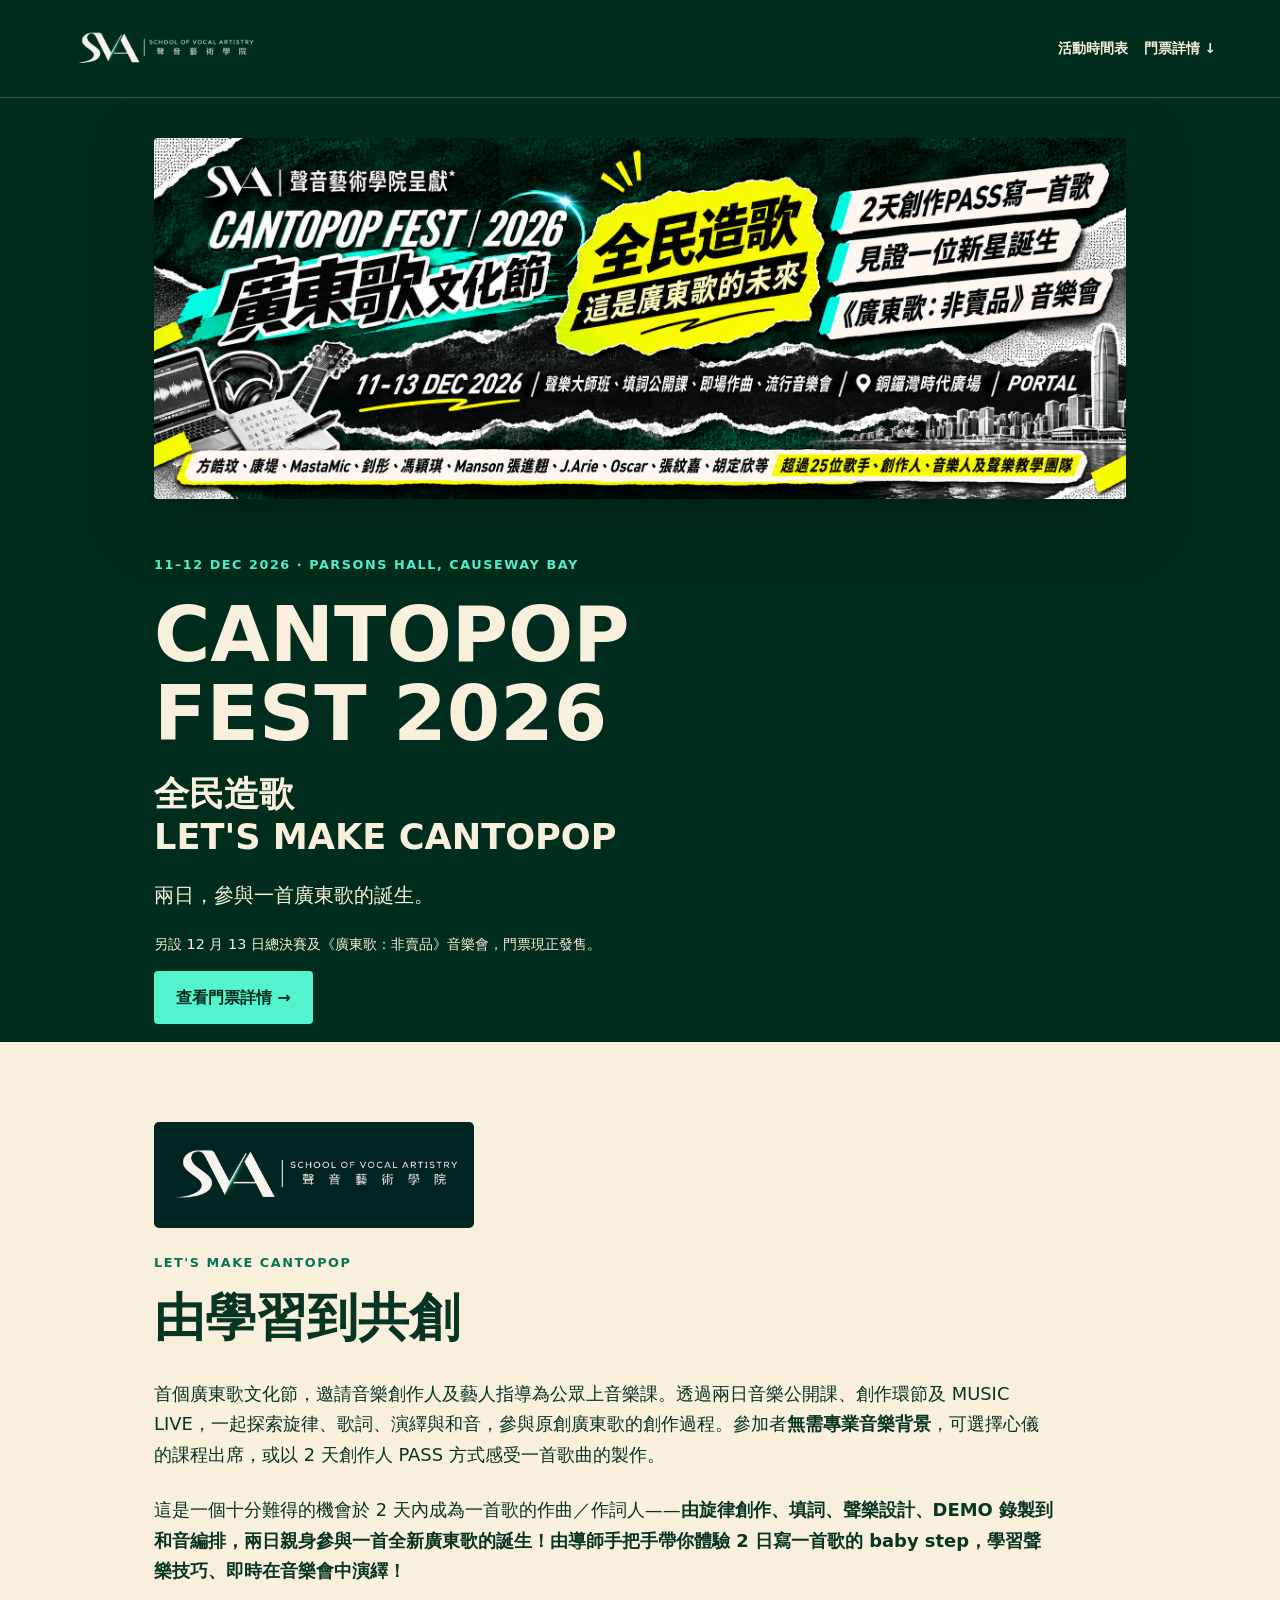
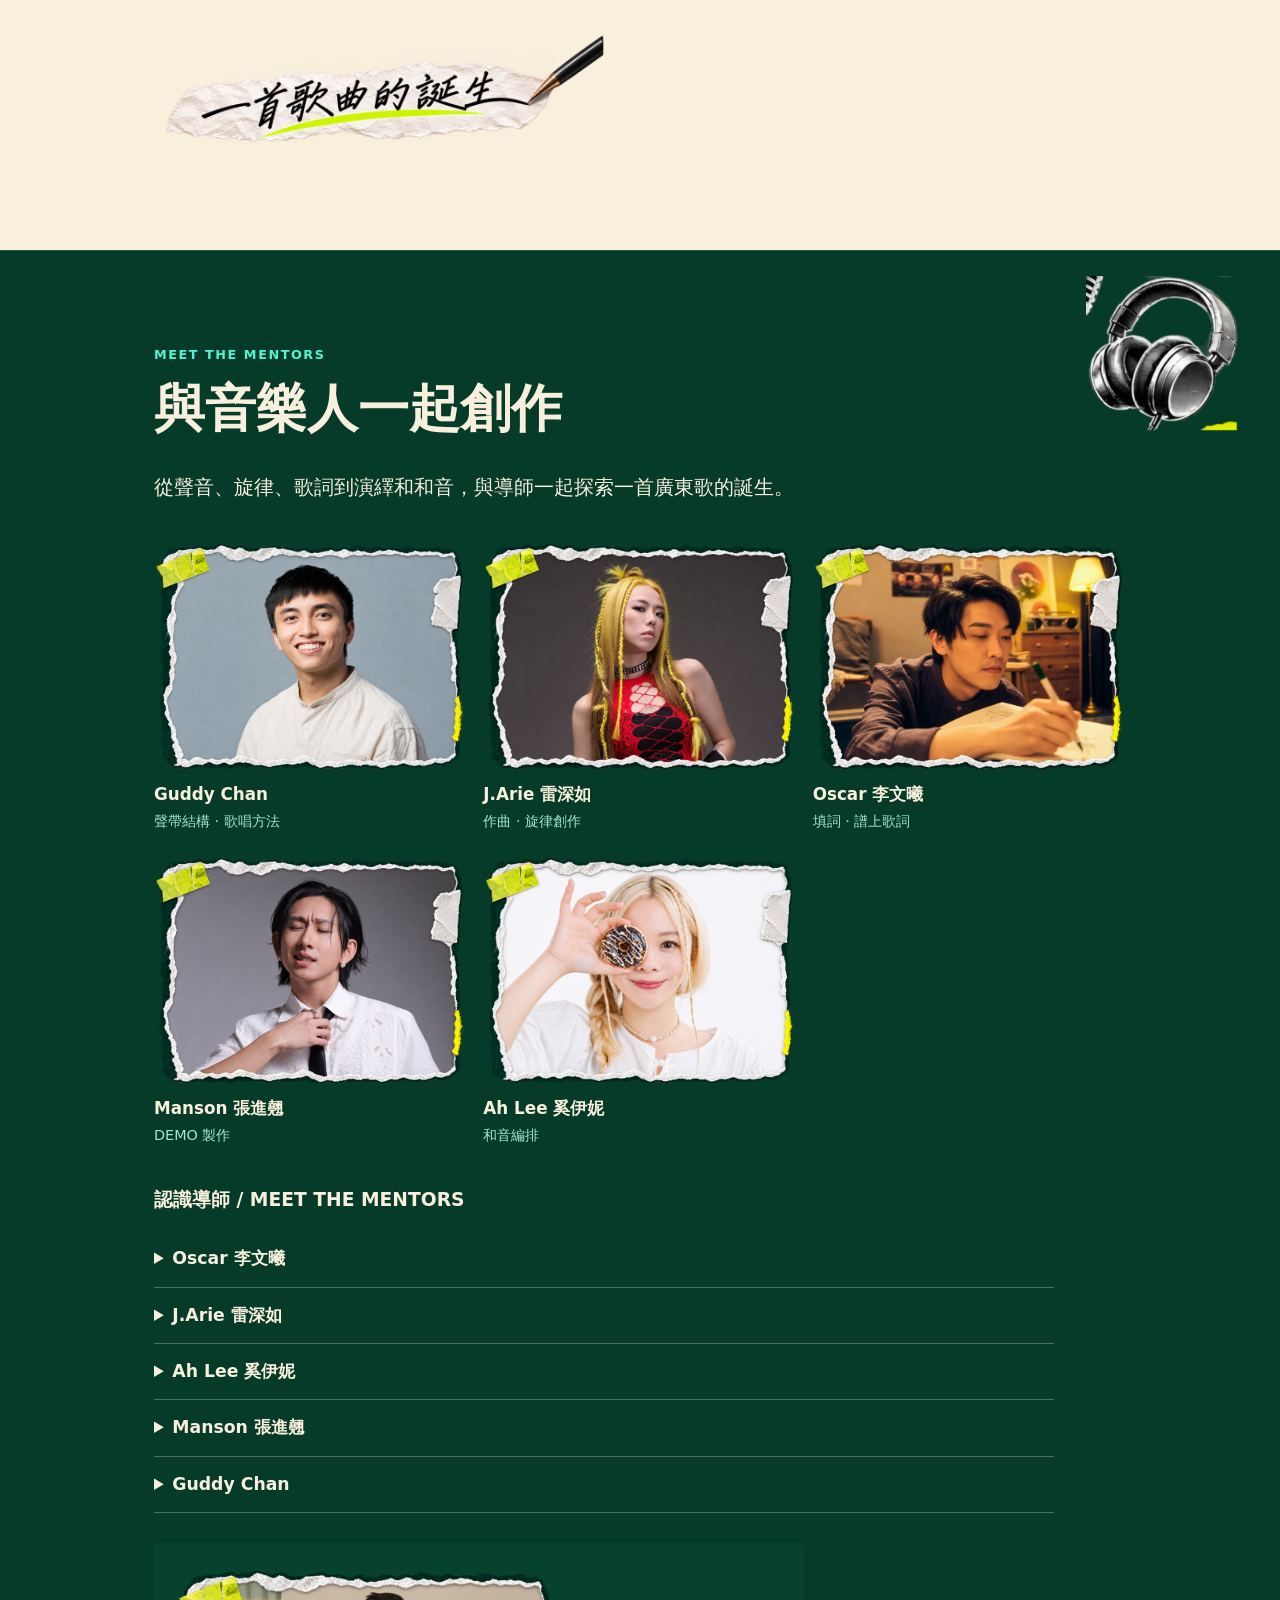
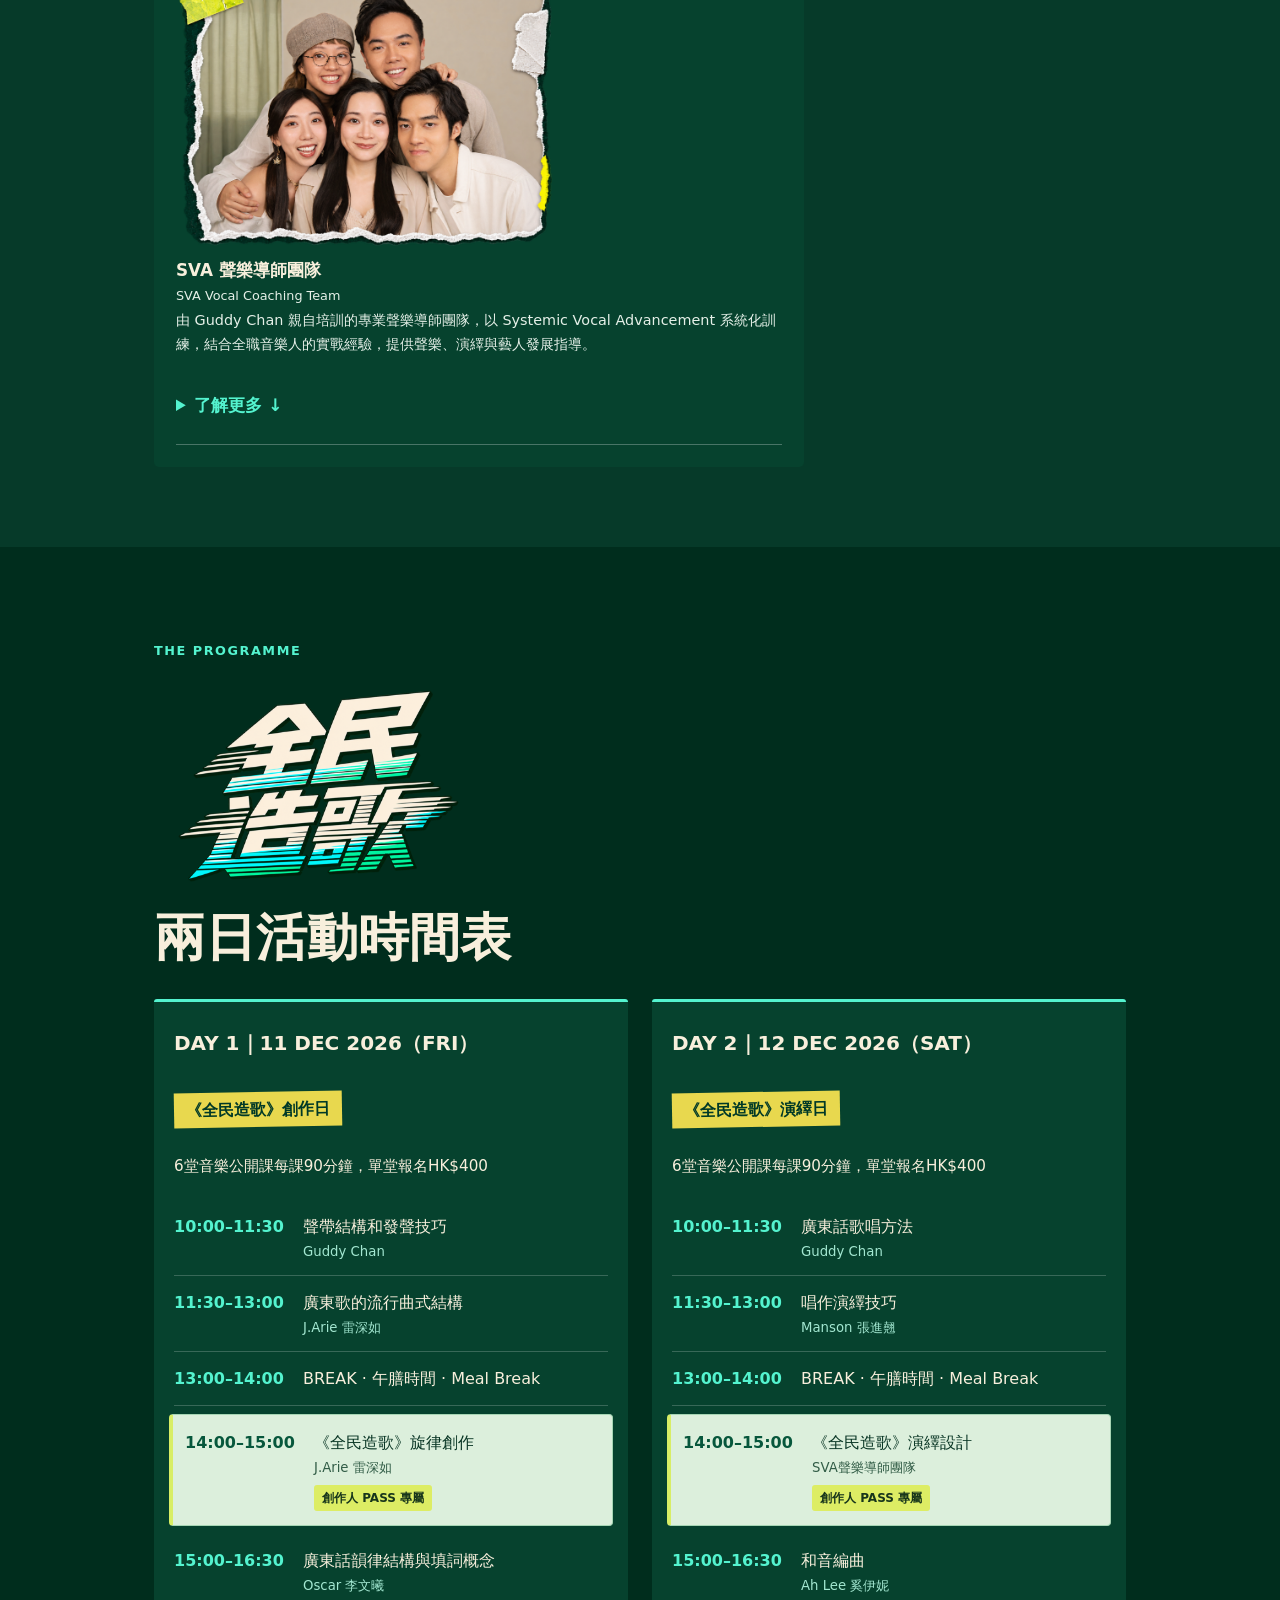
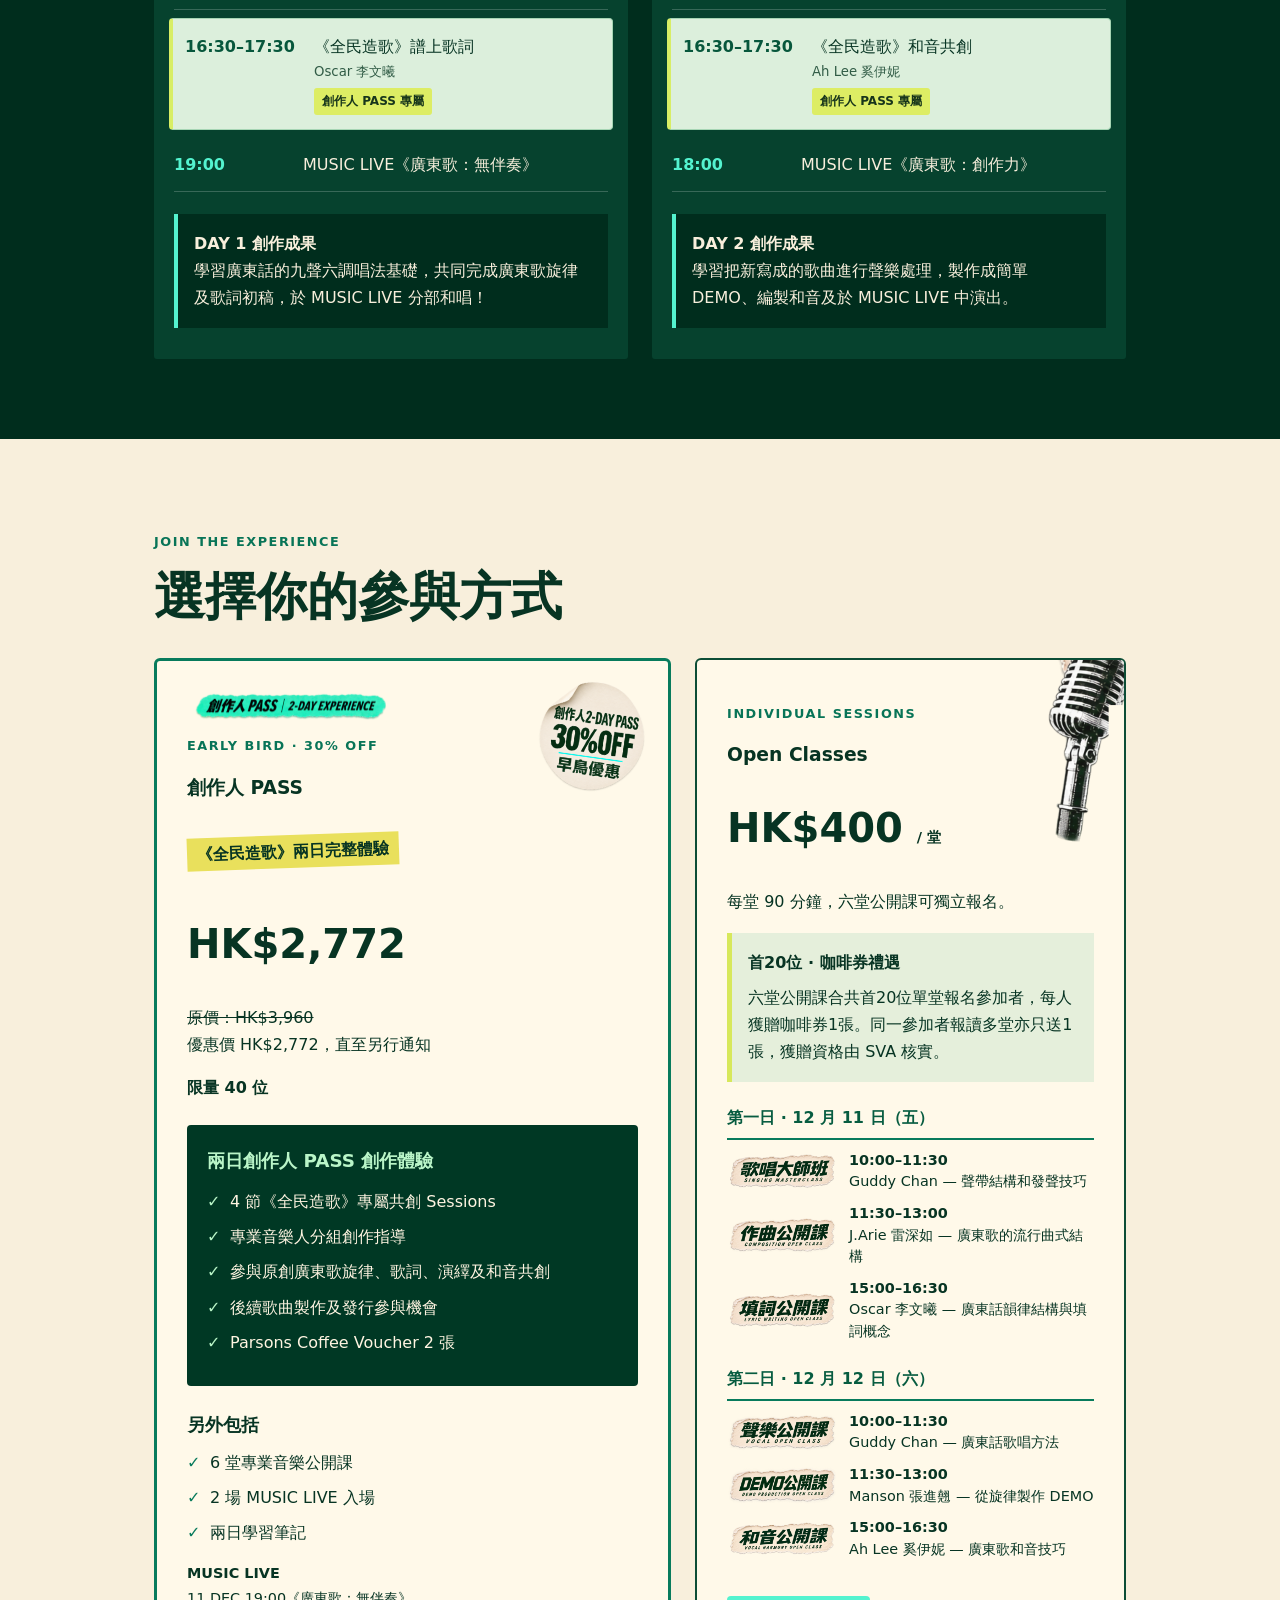
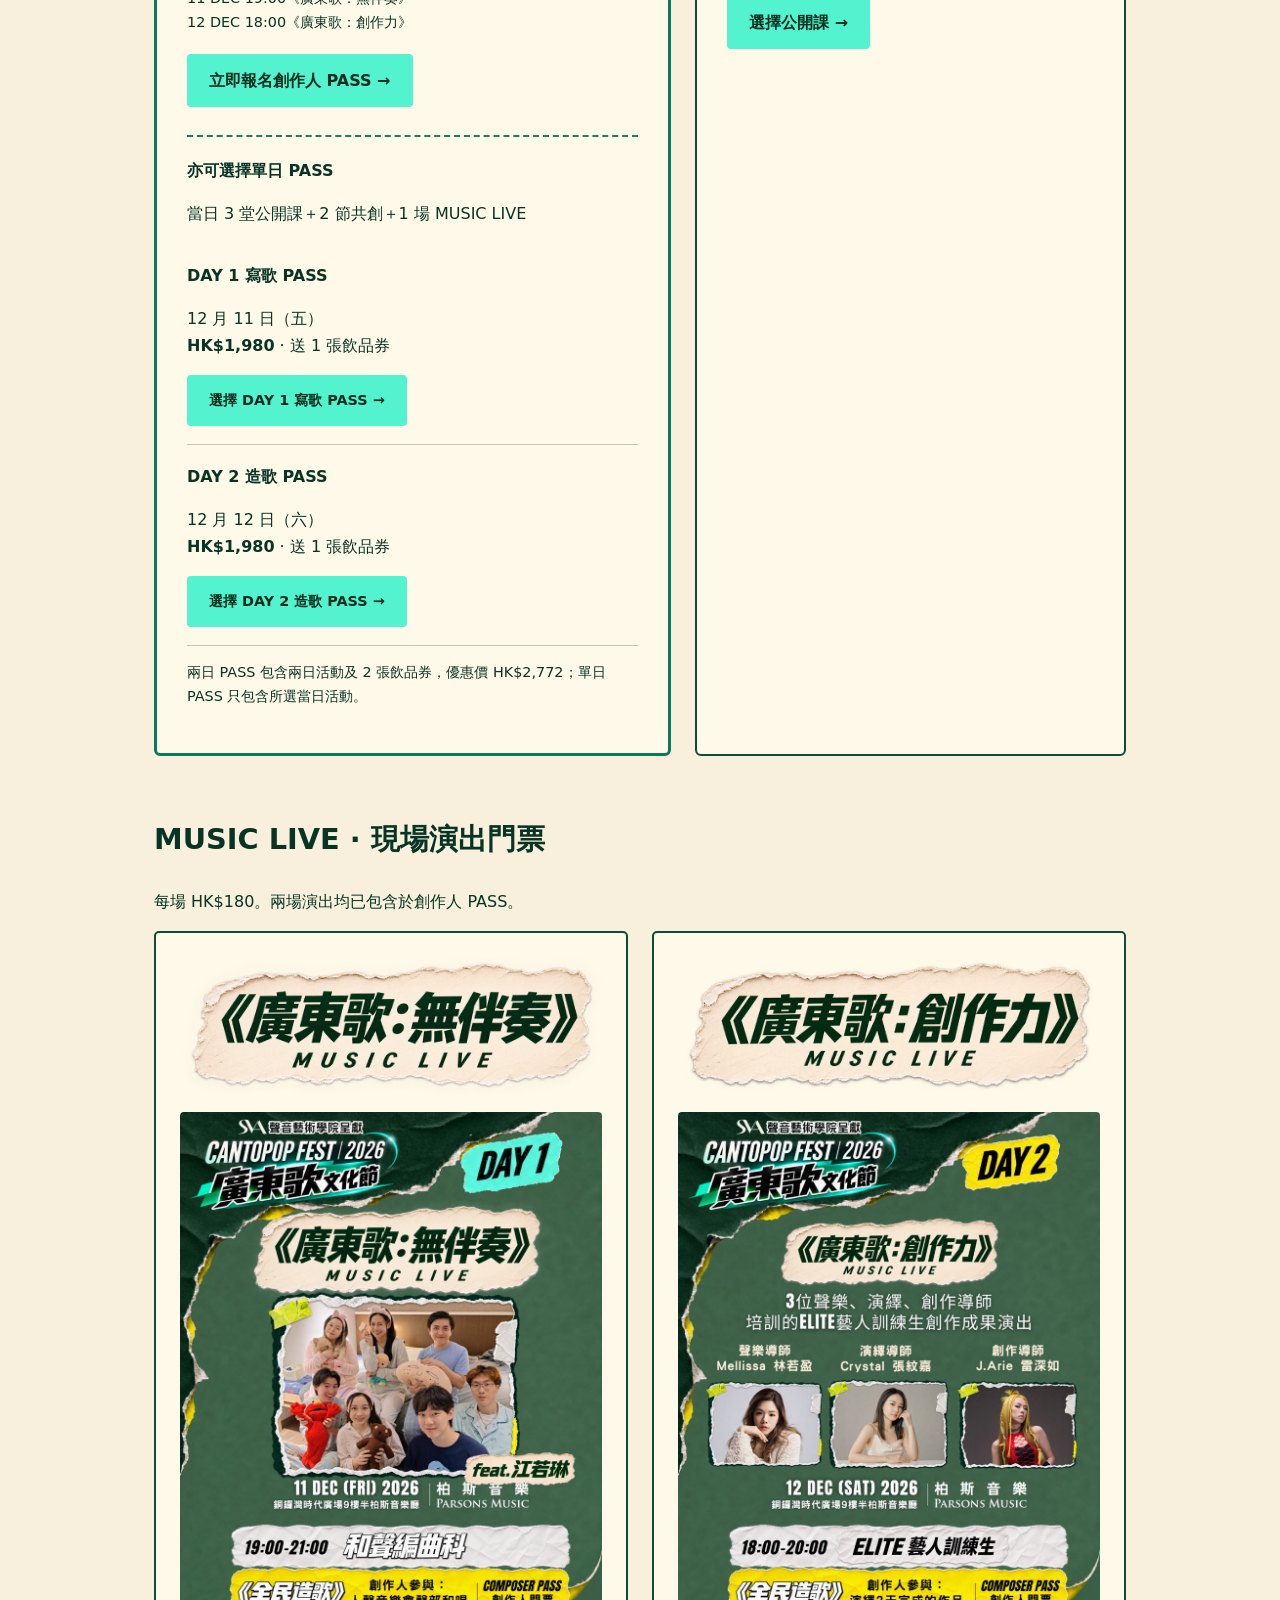
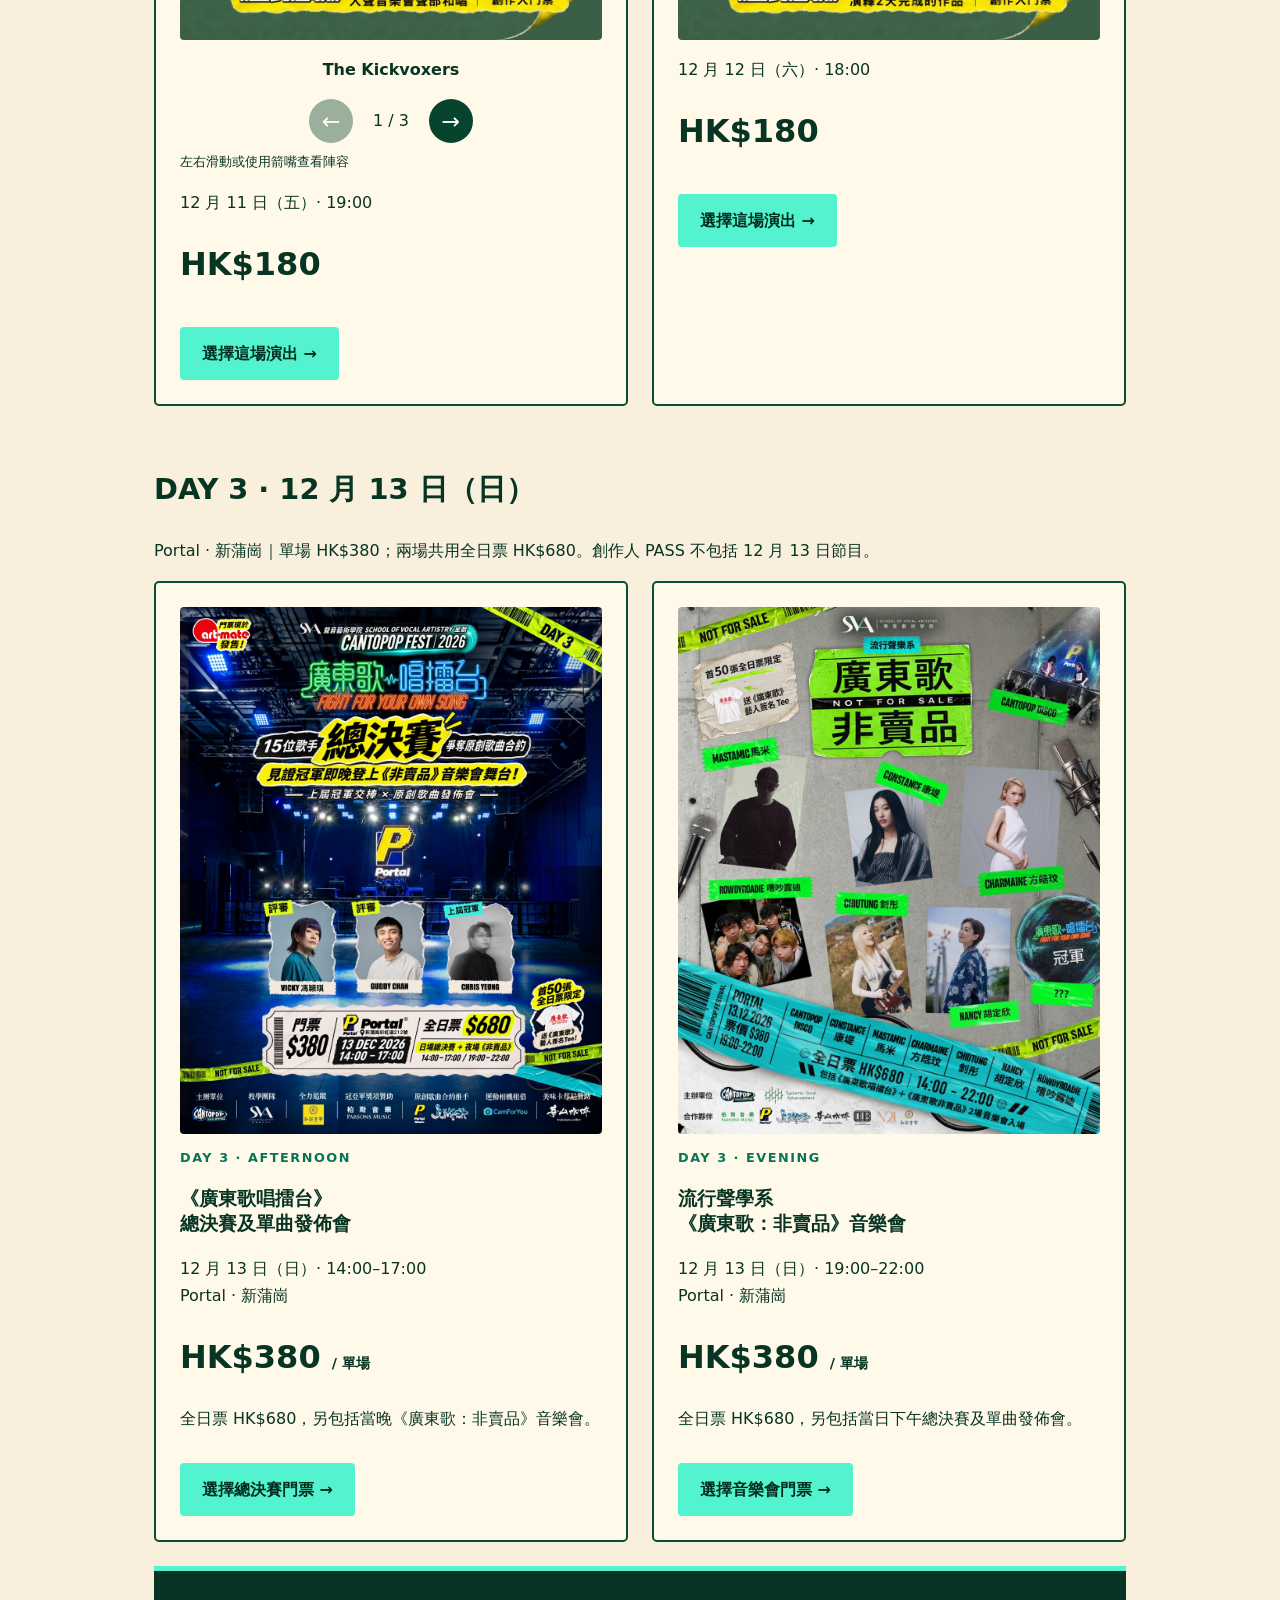
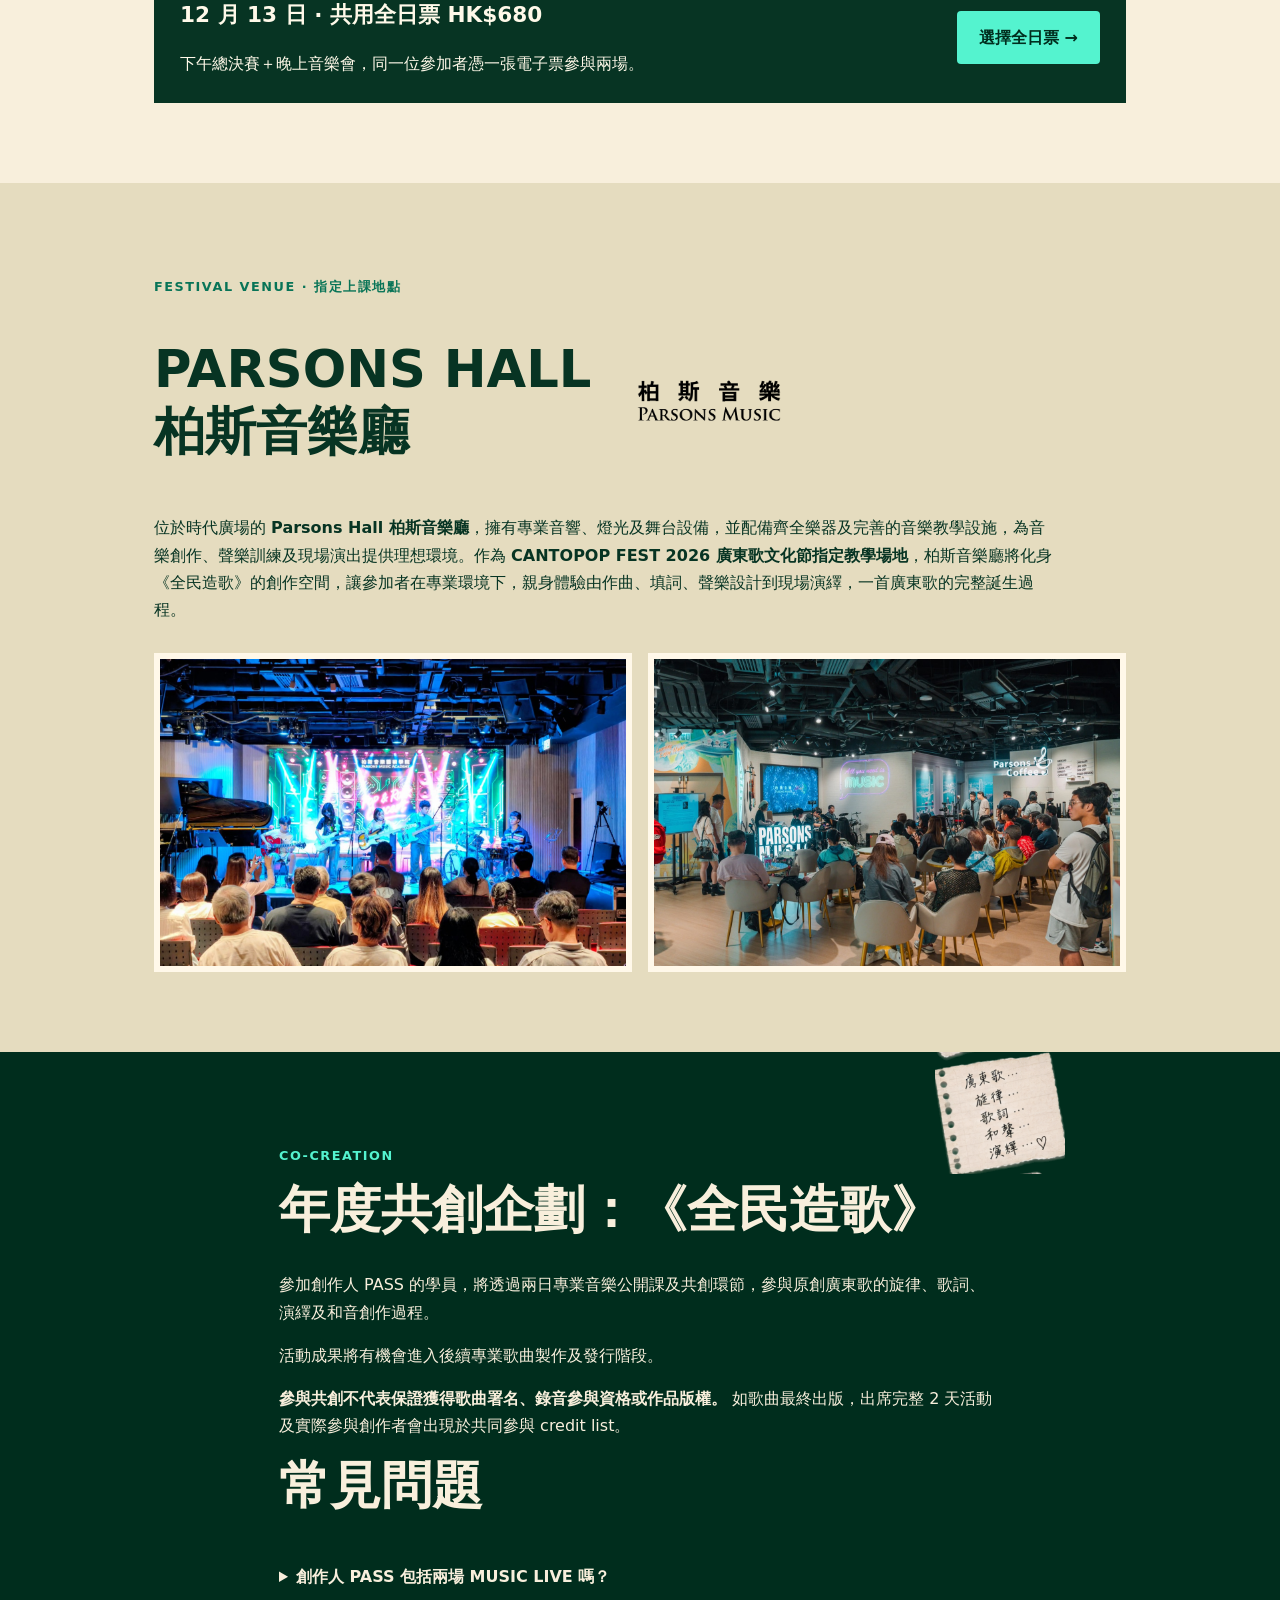
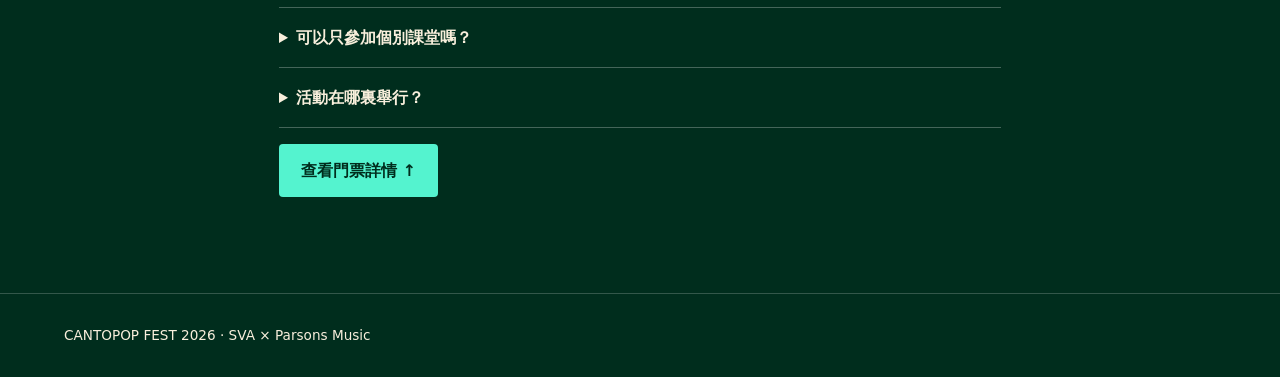
==== commit 1796c0a4: "Add files via upload" ====
--- a/festival/index.html
+++ b/festival/index.html
@@ -21,7 +21,26 @@
 
 .programme-class-note{font-size:.95rem;line-height:1.6;margin:10px 0 22px;color:#f8efdc}
 .day3-bundle{display:flex;gap:24px;align-items:center;justify-content:space-between;background:#073423;color:#fff9e9;padding:26px;margin-top:24px;border-top:5px solid #54f3cf}.day3-bundle strong{font-size:1.35rem}.day3-bundle p{margin-bottom:0}.day3-bundle .button{flex-shrink:0}.day3-option{border-color:#1d8062}.day3-choice-heading{margin-top:28px}.coupon-control{border-top:1px solid #d3ccb9;padding-top:18px;margin-top:20px}.coupon-control>div{display:flex;gap:8px;align-items:center}.coupon-control input{min-width:0;flex:1}.coupon-control button{padding:11px;border:1px solid #07563b;border-radius:4px;cursor:pointer}#coupon-status,#review-discount{font-size:14px;color:#166647}#review-discount:empty{display:none}@media(max-width:700px){.day3-bundle{display:block}.day3-bundle .button{margin-top:16px}.coupon-control>div{flex-wrap:wrap}}
-.single-day-passes{border-top:2px dashed #16825f;margin-top:28px;padding-top:20px}.single-day-passes>div{padding:18px 0;border-bottom:1px solid #c3c9ad}.single-day-passes h4{margin:0 0 10px}.single-day-passes .button{font-size:.9rem}.day-pass-option{background:#e3eedb;border-left:5px solid #047453}.day-pass-option small{display:block;margin-top:6px;font-size:12px;line-height:1.6}</style></head><body><header><a class="header-sva" href="https://hksva.com/" aria-label="返回 SVA 聲音藝術學院首頁"><img src="assets/sva-header-h04.png" width="1000" height="333" alt="SVA 聲音藝術學院"></a><nav><a href="#schedule">活動時間表</a><a href="#tickets">門票詳情 ↓</a></nav></header><main id="top"><section class="wrap hero"><div class="hero-copy"><p class="eyebrow">11–12 DEC 2026 · PARSONS HALL, CAUSEWAY BAY</p><h1>CANTOPOP<br>FEST 2026</h1><h2>全民造歌<br>LET'S MAKE CANTOPOP</h2><p class="intro">兩日，參與一首廣東歌的誕生。</p><p class="small">另設 12 月 13 日總決賽及《廣東歌：非賣品》音樂會，門票現正發售。</p><a class="button" href="#tickets">查看門票詳情 →</a></div><img src="assets/hero-20261114.jpg" width="1080" height="1350" alt="CANTOPOP FEST 2026 全民造歌活動海報"></section><section class="section-light about"><div class="wrap"><img class="sva-brand" src="assets/sva-logo.png" alt="SVA 聲音藝術學院" loading="lazy"><p class="eyebrow">LET'S MAKE CANTOPOP</p><h2>由學習到共創</h2><div class="about-copy"><p>首個廣東歌文化節，邀請音樂創作人及藝人指導為公眾上音樂課。透過兩日音樂公開課、創作環節及 MUSIC LIVE，一起探索旋律、歌詞、演繹與和音，參與原創廣東歌的創作過程。參加者<strong>無需專業音樂背景</strong>，可選擇心儀的課程出席，或以 2 天創作人 PASS 方式感受一首歌曲的製作。</p><p>這是一個十分難得的機會於 2 天內成為一首歌的作曲／作詞人——<strong>由旋律創作、填詞、聲樂設計、DEMO 錄製到和音編排，兩日親身參與一首全新廣東歌的誕生！由導師手把手帶你體驗 2 日寫一首歌的 baby step，學習聲樂技巧、即時在音樂會中演繹！</strong></p></div><img class="song-birth" src="assets/song-birth.png" alt="一首歌曲的誕生" loading="lazy"></div></section><section class="mentors-section" id="mentors"><div class="wrap"><p class="eyebrow">MEET THE MENTORS</p><h2>與音樂人一起創作</h2><p class="intro">從聲音、旋律、歌詞到演繹和和音，與導師一起探索一首廣東歌的誕生。</p><div class="mentor-grid"><article class="mentor"><img src="assets/Guddy.png" alt="Guddy Chan" loading="lazy"><h3>Guddy Chan</h3><p>聲帶結構 · 歌唱方法</p></article><article class="mentor"><img src="assets/02_J-Arie.png" alt="J.Arie 雷深如" loading="lazy"><h3>J.Arie 雷深如</h3><p>作曲 · 旋律創作</p></article><article class="mentor"><img src="assets/Oscar.png" alt="Oscar 李文曦" loading="lazy"><h3>Oscar 李文曦</h3><p>填詞 · 譜上歌詞</p></article><article class="mentor"><img src="assets/Manson.png" alt="Manson 張進翹" loading="lazy"><h3>Manson 張進翹</h3><p>DEMO 製作</p></article><article class="mentor"><img src="assets/Ah-Lee.png" alt="Ah Lee 奚伊妮" loading="lazy"><h3>Ah Lee 奚伊妮</h3><p>和音編排</p></article></div><div class="mentor-bios"><h3>認識導師 / MEET THE MENTORS</h3><details><summary>Oscar 李文曦</summary><p>現為商業電台叱咤903DJ，亦為本地填詞人、音樂錄像導演及演唱會創意策劃。出版著作有長篇小說《壽願僧》、散文集《一起一個人》、《日常風物詩》、《想像記憶集合體》、短篇故事集《虛構夜誌》、《山海之間》。填詞作品約三百首，其中本地流行榜冠軍歌包括Mirror《Reflection》、陳奕迅《致明日的舞》、陳健安《戀愛腦之死》、陳卓賢《留一天與你喘息》、林家謙《喃嘸師感官漫遊》、陳慧琳《鳴謝你而不想說後悔》、Collar《Riding High》、鄭秀文《致我們的夢想》、炎明熹《風旅》等等。</p></details><details><summary>J.Arie 雷深如</summary><p>香港唱作女歌手及創作導師，作曲作品 Kiri.T《至少做一件離譜的事》獲得CASH 金帆獎《最佳旋律》。近年參與作曲及製作的部分包括Jeremy 李駿傑《I Played Me Like a Fool》、Stephy鄧麗欣《已經離我太遠》、Lolly Talk《一把火》、炎明熹《Little Magic》、黃淑蔓《Dream my dreams》，容祖兒《但你要甜》、Kiri.T《哀傷和愛上算不算同音字》、炎明熹《Only for me》、鄭欣宜《豐乳肥臀》等等。</p></details><details><summary>Ah Lee 奚伊妮</summary><p>香港作曲人、唱作歌手、音樂製作人、人聲音樂創作者。2024年入選馮穎琪及周耀輝策劃的《埋班作樂III》，擔任作曲人，在監製王雙駿帶領下創作《地縛靈》（王嘉儀主唱），最終奪得「最佳旋律」「最佳編曲」及「最佳歌曲」三個獎項。作曲及監製作品包括尹嘉裕《Situationship》、胡定欣《未知也好》。個人單曲包括《我行》、《黑太陽》、《赤裏海》，以破格的「失序多重人聲」風格廣獲音樂人、製作人及電台DJ推介。</p><p>活躍和音編製及無伴奏演出，包括為電影《哪一天我們會飛》主題曲《差一點我們會飛》、電影《媽媽的神奇小子》主題曲《神奇之路》、第38屆香港電影金像獎頒獎典禮「致敬環節」歌曲《可一可再》作無伴奏編曲及演繹。2024隨音樂組合VOB遠赴莫斯科參加Moscow A Cappella Festival 2024，完成14場演出並於音樂節大賽中榮獲亞軍。</p></details><details><summary>Manson 張進翹</summary><p>2021年因參加節目《全民造星3》廣為人熟悉，出道作《今天我不想做嘢》道出城市人的心聲，同年獲得新城勁爆頒獎禮「勁爆獨立音樂人獎」。2023年推出首張全英文個人概念EP【liFe iS...】，當中一首富英倫搖滾味道的歌曲「QUEST?ONS」獲得商業二台「903豁達推介 No.1」。</p><p>今年推出單曲《夢旅途之歌》、《Soul Beautiful》、《累極才是正常》等，延續遼闊的詞曲創作之路。</p></details><details><summary>Guddy Chan</summary><p>畢業於香港中文大學音樂系，於美國跟隨荷里活頂尖流行聲樂導師 Brett Manning（曾指導 Taylor Swift、Miley Cyrus 及 Jimmy Gnecco）深造及親自頒發認證，成為「Singing Success」認可聲樂教練。先後跟隨國際大師 Ron Anderson（P!nk 及 Alicia Keys 的導師）和 Gary Catona（Whitney Houston 及 Stevie Wonder 的導師）研習，掌握了如何建立歌手聲音、以及運用身體協調來達致高效發聲的專業技術。</p><p>融合 Classical Music background 及荷里活頂級聲樂技巧帶到現時當代香港流行樂壇，Guddy 是備受追捧的「明星級」聲樂教練，目前指導歌手包括陳柏宇、衛蘭、鄭秀文、MC 張天賦、Gareth.T、林奕匡、陳健安、馮允謙、劉浩龍、連詩雅、Rubberband主音6號、MIRROR 成員Jeremy、Anson Lo、洪卓立、方皓玟、小肥、胡定欣等超過50位歌手。除了技巧提升，Guddy亦擅長協助歌手修復各類聲帶問題，如聲帶結節、痙攣性失音症及聲帶萎縮等。</p></details><article class="mentor mentor-team" id="sva-team-profile"><img src="assets/sva-coaching-team.png" width="900" height="675" alt="SVA 聲樂導師團隊合照" loading="lazy"><h3>SVA 聲樂導師團隊</h3><p class="team-en">SVA Vocal Coaching Team</p><p>由 Guddy Chan 親自培訓的專業聲樂導師團隊，以 Systemic Vocal Advancement 系統化訓練，結合全職音樂人的實戰經驗，提供聲樂、演繹與藝人發展指導。</p><details class="team-profile-details"><summary><span class="team-more">了解更多 ↓</span><span class="team-less">收起 ↑</span></summary><p>SVA 聲樂導師團隊由 Guddy Chan 親自培訓多年，團隊成員均為全職音樂人，包括音樂監製、職業歌手、藝人及演繹指導，結合專業音樂實踐與聲樂教學經驗，為學員提供更全面的學習與指導。</p><p>以 <strong>Systemic Vocal Advancement「系統聲樂發展」</strong> 為教學核心，SVA 重視歌唱所需的聲音協調與肌肉運用，透過系統化的常規練聲 <strong>Voice Building Routine</strong>，協助學員持續建立穩定、靈活而具延展性的聲音。</p><p>團隊提供 <strong>1 對 1 聲樂指導、藝人訓練及恆常小組課程</strong>。Vocal Building 練聲團隊具備 Rockschool Vocal Grade 8 及專業聲樂教學資格，為不同程度的學員提供音感訓練與聲樂基礎培訓。</p></details></article></div></div></section><section class="wrap programme" id="schedule"><p class="eyebrow">THE PROGRAMME</p><img class="schedule-logo" src="assets/make-cantopop-logo.png" alt="全民造歌" loading="lazy"><h2>兩日活動時間表</h2><div class="schedule"><div class="day"><h3>DAY 1｜11 DEC 2026（FRI）</h3><p class="day-theme">《全民造歌》創作日</p><p class="programme-class-note">6堂音樂公開課每課90分鐘，單堂報名HK$400</p><div class="row"><time>10:00–11:30</time><span>聲帶結構和發聲技巧<small class="schedule-teacher">Guddy Chan</small></span></div><div class="row"><time>11:30–13:00</time><span>廣東歌的流行曲式結構<small class="schedule-teacher">J.Arie 雷深如</small></span></div><div class="row"><time>13:00–14:00</time><span>BREAK · 午膳時間 · Meal Break</span></div><div class="row creative-session"><time>14:00–15:00</time><span>《全民造歌》旋律創作<small class="schedule-teacher">J.Arie 雷深如</small><span class="pass-exclusive-badge">創作人 PASS 專屬</span></span></div><div class="row"><time>15:00–16:30</time><span>廣東話韻律結構與填詞概念<small class="schedule-teacher">Oscar 李文曦</small></span></div><div class="row creative-session"><time>16:30–17:30</time><span>《全民造歌》譜上歌詞<small class="schedule-teacher">Oscar 李文曦</small><span class="pass-exclusive-badge">創作人 PASS 專屬</span></span></div><div class="row"><time>19:00</time><span>MUSIC LIVE《廣東歌：無伴奏》</span></div><p class="outcome"><strong>DAY 1 創作成果</strong><br>學習廣東話的九聲六調唱法基礎，共同完成廣東歌旋律及歌詞初稿，於 MUSIC LIVE 分部和唱！</p></div><div class="day"><h3>DAY 2｜12 DEC 2026（SAT）</h3><p class="day-theme">《全民造歌》演繹日</p><p class="programme-class-note">6堂音樂公開課每課90分鐘，單堂報名HK$400</p><div class="row"><time>10:00–11:30</time><span>廣東話歌唱方法<small class="schedule-teacher">Guddy Chan</small></span></div><div class="row"><time>11:30–13:00</time><span>唱作演繹技巧<small class="schedule-teacher">Manson 張進翹</small></span></div><div class="row"><time>13:00–14:00</time><span>BREAK · 午膳時間 · Meal Break</span></div><div class="row creative-session"><time>14:00–15:00</time><span>《全民造歌》演繹設計<small class="schedule-teacher">SVA聲樂導師團隊</small><span class="pass-exclusive-badge">創作人 PASS 專屬</span></span></div><div class="row"><time>15:00–16:30</time><span>和音編曲<small class="schedule-teacher">Ah Lee 奚伊妮</small></span></div><div class="row creative-session"><time>16:30–17:30</time><span>《全民造歌》和音共創<small class="schedule-teacher">Ah Lee 奚伊妮</small><span class="pass-exclusive-badge">創作人 PASS 專屬</span></span></div><div class="row"><time>18:00</time><span>MUSIC LIVE《廣東歌：創作力》</span></div><p class="outcome"><strong>DAY 2 創作成果</strong><br>學習把新寫成的歌曲進行聲樂處理，製作成簡單 DEMO、編製和音及於 MUSIC LIVE 中演出。</p></div></div></section><section class="section-light" id="tickets"><div class="wrap"><p class="eyebrow">JOIN THE EXPERIENCE</p><h2>選擇你的參與方式</h2><div class="tickets"><article class="card pass-card"><img class="discount-sticker" src="assets/early-bird.png" alt="早鳥優惠七折" loading="lazy"><img class="pass-heading" src="assets/pass-heading.png" alt="" loading="lazy"><p class="eyebrow">EARLY BIRD · 30% OFF</p><h3>創作人 PASS</h3><p class="pass-name">《全民造歌》兩日完整體驗</p><p class="price">HK$2,772</p><p><s>原價：HK$3,960</s><br>優惠價 HK$2,772，直至另行通知</p><p class="pass-capacity">限量 40 位</p><div class="pass-exclusive-panel"><h4>兩日創作人 PASS 創作體驗</h4><ul class="pass-checklist"><li>4 節《全民造歌》專屬共創 Sessions</li><li>專業音樂人分組創作指導</li><li>參與原創廣東歌旋律、歌詞、演繹及和音共創</li><li>後續歌曲製作及發行參與機會</li><li>Parsons Coffee Voucher 2 張</li></ul></div><div class="pass-included"><h4>另外包括</h4><ul class="pass-checklist"><li>6 堂專業音樂公開課</li><li>2 場 MUSIC LIVE 入場</li><li>兩日學習筆記</li></ul><p class="small"><strong>MUSIC LIVE</strong><br>11 DEC 19:00《廣東歌：無伴奏》<br>12 DEC 18:00《廣東歌：創作力》</p></div><a class="button" data-entry="CREATOR_PASS" href="#order-box">立即報名創作人 PASS →</a><p class="notice sales-notice">報名即將開放</p><div class="single-day-passes"><h4>亦可選擇單日 PASS</h4><p>當日 3 堂公開課＋2 節共創＋1 場 MUSIC LIVE</p><div><h4>DAY 1 寫歌 PASS</h4><p>12 月 11 日（五）<br><strong>HK$1,980</strong> · 送 1 張飲品券</p><button class="button" type="button" data-entry="DAY1_PASS">選擇 DAY 1 寫歌 PASS →</button></div><div><h4>DAY 2 造歌 PASS</h4><p>12 月 12 日（六）<br><strong>HK$1,980</strong> · 送 1 張飲品券</p><button class="button" type="button" data-entry="DAY2_PASS">選擇 DAY 2 造歌 PASS →</button></div><p class="small">兩日 PASS 包含兩日活動及 2 張飲品券，優惠價 HK$2,772；單日 PASS 只包含所選當日活動。</p></div></article><article class="card class-card"><img class="card-art" src="assets/15_Vintage_Microphone.png" alt="" loading="lazy"><p class="eyebrow">INDIVIDUAL SESSIONS</p><h3>Open Classes</h3><p class="price">HK$400 <span class="small">/ 堂</span></p><p>每堂 90 分鐘，六堂公開課可獨立報名。</p><div class="single-class-coffee" style="margin:18px 0;padding:16px;border-left:5px solid #d7e85b;background:#e5efdb;color:#073423"><strong>首20位 · 咖啡券禮遇</strong><p style="margin:8px 0 0">六堂公開課合共首20位單堂報名參加者，每人獲贈咖啡券1張。同一參加者報讀多堂亦只送1張，獲贈資格由 SVA 核實。</p></div><div class="class-list"><h4>第一日 · 12 月 11 日（五）</h4><div class="class-item"><img src="assets/class-vocal.png" alt="" loading="lazy"><p><strong>10:00–11:30</strong><br>Guddy Chan — 聲帶結構和發聲技巧</p></div><div class="class-item"><img src="assets/class-songwriting.png" alt="" loading="lazy"><p><strong>11:30–13:00</strong><br>J.Arie 雷深如 — 廣東歌的流行曲式結構</p></div><div class="class-item"><img src="assets/class-lyrics.png" alt="" loading="lazy"><p><strong>15:00–16:30</strong><br>Oscar 李文曦 — 廣東話韻律結構與填詞概念</p></div><h4>第二日 · 12 月 12 日（六）</h4><div class="class-item"><img src="assets/class-science.png" alt="" loading="lazy"><p><strong>10:00–11:30</strong><br>Guddy Chan — 廣東話歌唱方法</p></div><div class="class-item"><img src="assets/class-demo.png" alt="" loading="lazy"><p><strong>11:30–13:00</strong><br>Manson 張進翹 — 從旋律製作 DEMO</p></div><div class="class-item"><img src="assets/class-harmony.png" alt="" loading="lazy"><p><strong>15:00–16:30</strong><br>Ah Lee 奚伊妮 — 廣東歌和音技巧</p></div></div><button type="button" class="button purchase-open" data-entry="classes">選擇公開課 →</button></article></div><h3 class="live-heading">MUSIC LIVE · 現場演出門票</h3><p>每場 HK$180。兩場演出均已包含於創作人 PASS。</p><div class="live-grid"><article class="live-card"><img class="live-title" src="assets/live-title-1.png" alt="廣東歌：無伴奏 MUSIC LIVE" loading="lazy"><div class="poster-slider" aria-label="無伴奏演出陣容"><div class="poster-track" id="live-lineup" tabindex="0"><div class="poster-slide"><img class="live-poster" src="assets/live-1.jpg" alt="The Kickvoxers 無伴奏演出海報" loading="lazy"><p>The Kickvoxers</p></div><div class="poster-slide"><img class="live-poster" src="assets/live-focus.jpg" alt="FOCUS 無伴奏演出海報" loading="lazy"><p>FOCUS</p></div><div class="poster-slide elan-slide"><img class="live-poster" src="assets/elan-kong.png" alt="江若琳" loading="lazy"><p>江若琳</p></div></div><div class="slider-controls"><button type="button" id="lineup-prev" aria-label="上一位演出嘉賓">←</button><span id="lineup-status" aria-live="polite">1 / 3</span><button type="button" id="lineup-next" aria-label="下一位演出嘉賓">→</button></div><p class="slider-hint">左右滑動或使用箭嘴查看陣容</p></div><p>12 月 11 日（五）· 19:00</p><p class="price">HK$180</p><button type="button" class="button purchase-open" data-entry="LIVE_D1">選擇這場演出 →</button><p class="notice sales-notice">報名即將開放</p></article><article class="live-card"><img class="live-title" src="assets/live-title-2.png" alt="廣東歌：創作力 MUSIC LIVE" loading="lazy"><img class="live-poster" src="assets/live-2.jpg" alt="廣東歌：創作力 MUSIC LIVE 海報" loading="lazy"><p>12 月 12 日（六）· 18:00</p><p class="price">HK$180</p><button type="button" class="button purchase-open" data-entry="LIVE_D2">選擇這場演出 →</button><p class="notice sales-notice">報名即將開放</p></article></div><h3 class="live-heading">DAY 3 · 12 月 13 日（日）</h3><p>Portal · 新蒲崗｜單場 HK$380；兩場共用全日票 HK$680。創作人 PASS 不包括 12 月 13 日節目。</p><div class="live-grid day3-programmes">
+.single-day-passes{border-top:2px dashed #16825f;margin-top:28px;padding-top:20px}.single-day-passes>div{padding:18px 0;border-bottom:1px solid #c3c9ad}.single-day-passes h4{margin:0 0 10px}.single-day-passes .button{font-size:.9rem}.day-pass-option{background:#e3eedb;border-left:5px solid #047453}.day-pass-option small{display:block;margin-top:6px;font-size:12px;line-height:1.6}
+/* Display the supplied landscape artwork in full. */
+.hero .festival-hero-banner{grid-column:1 / -1;grid-row:1;width:100%;max-width:none;height:auto;object-fit:contain}.hero .hero-copy{grid-column:1 / -1}
+</style><!-- Meta Pixel Code: festival only -->
+<script>
+!function(f,b,e,v,n,t,s)
+{if(f.fbq)return;n=f.fbq=function(){n.callMethod?
+n.callMethod.apply(n,arguments):n.queue.push(arguments)};
+if(!f._fbq)f._fbq=n;n.push=n;n.loaded=!0;n.version='2.0';
+n.queue=[];t=b.createElement(e);t.async=!0;
+t.src=v;s=b.getElementsByTagName(e)[0];
+s.parentNode.insertBefore(t,s)}(window, document,'script',
+'https://connect.facebook.net/en_US/fbevents.js');
+fbq('init', '2145243992746131');
+fbq('track', 'PageView');
+</script>
+<!-- End Meta Pixel Code -->
+</head><body>
+<noscript><img height="1" width="1" style="display:none" alt="" src="https://www.facebook.com/tr?id=2145243992746131&amp;ev=PageView&amp;noscript=1"></noscript>
+<header><a class="header-sva" href="https://hksva.com/" aria-label="返回 SVA 聲音藝術學院首頁"><img src="assets/sva-header-h04.png" width="1000" height="333" alt="SVA 聲音藝術學院"></a><nav><a href="#schedule">活動時間表</a><a href="#tickets">門票詳情 ↓</a></nav></header><main id="top"><section class="wrap hero"><div class="hero-copy"><p class="eyebrow">11–12 DEC 2026 · PARSONS HALL, CAUSEWAY BAY</p><h1>CANTOPOP<br>FEST 2026</h1><h2>全民造歌<br>LET'S MAKE CANTOPOP</h2><p class="intro">兩日，參與一首廣東歌的誕生。</p><p class="small">另設 12 月 13 日總決賽及《廣東歌：非賣品》音樂會，門票現正發售。</p><a class="button" href="#tickets">查看門票詳情 →</a></div><img class="festival-hero-banner" src="assets/festival-banner-20261120.png" width="2057" height="764" alt="CANTOPOP FEST 2026 廣東歌文化節，12月11至13日全民造歌及音樂會" fetchpriority="high"></section><section class="section-light about"><div class="wrap"><img class="sva-brand" src="assets/sva-logo.png" alt="SVA 聲音藝術學院" loading="lazy"><p class="eyebrow">LET'S MAKE CANTOPOP</p><h2>由學習到共創</h2><div class="about-copy"><p>首個廣東歌文化節，邀請音樂創作人及藝人指導為公眾上音樂課。透過兩日音樂公開課、創作環節及 MUSIC LIVE，一起探索旋律、歌詞、演繹與和音，參與原創廣東歌的創作過程。參加者<strong>無需專業音樂背景</strong>，可選擇心儀的課程出席，或以 2 天創作人 PASS 方式感受一首歌曲的製作。</p><p>這是一個十分難得的機會於 2 天內成為一首歌的作曲／作詞人——<strong>由旋律創作、填詞、聲樂設計、DEMO 錄製到和音編排，兩日親身參與一首全新廣東歌的誕生！由導師手把手帶你體驗 2 日寫一首歌的 baby step，學習聲樂技巧、即時在音樂會中演繹！</strong></p></div><img class="song-birth" src="assets/song-birth.png" alt="一首歌曲的誕生" loading="lazy"></div></section><section class="mentors-section" id="mentors"><div class="wrap"><p class="eyebrow">MEET THE MENTORS</p><h2>與音樂人一起創作</h2><p class="intro">從聲音、旋律、歌詞到演繹和和音，與導師一起探索一首廣東歌的誕生。</p><div class="mentor-grid"><article class="mentor"><img src="assets/Guddy.png" alt="Guddy Chan" loading="lazy"><h3>Guddy Chan</h3><p>聲帶結構 · 歌唱方法</p></article><article class="mentor"><img src="assets/02_J-Arie.png" alt="J.Arie 雷深如" loading="lazy"><h3>J.Arie 雷深如</h3><p>作曲 · 旋律創作</p></article><article class="mentor"><img src="assets/Oscar.png" alt="Oscar 李文曦" loading="lazy"><h3>Oscar 李文曦</h3><p>填詞 · 譜上歌詞</p></article><article class="mentor"><img src="assets/Manson.png" alt="Manson 張進翹" loading="lazy"><h3>Manson 張進翹</h3><p>DEMO 製作</p></article><article class="mentor"><img src="assets/Ah-Lee.png" alt="Ah Lee 奚伊妮" loading="lazy"><h3>Ah Lee 奚伊妮</h3><p>和音編排</p></article></div><div class="mentor-bios"><h3>認識導師 / MEET THE MENTORS</h3><details><summary>Oscar 李文曦</summary><p>現為商業電台叱咤903DJ，亦為本地填詞人、音樂錄像導演及演唱會創意策劃。出版著作有長篇小說《壽願僧》、散文集《一起一個人》、《日常風物詩》、《想像記憶集合體》、短篇故事集《虛構夜誌》、《山海之間》。填詞作品約三百首，其中本地流行榜冠軍歌包括Mirror《Reflection》、陳奕迅《致明日的舞》、陳健安《戀愛腦之死》、陳卓賢《留一天與你喘息》、林家謙《喃嘸師感官漫遊》、陳慧琳《鳴謝你而不想說後悔》、Collar《Riding High》、鄭秀文《致我們的夢想》、炎明熹《風旅》等等。</p></details><details><summary>J.Arie 雷深如</summary><p>香港唱作女歌手及創作導師，作曲作品 Kiri.T《至少做一件離譜的事》獲得CASH 金帆獎《最佳旋律》。近年參與作曲及製作的部分包括Jeremy 李駿傑《I Played Me Like a Fool》、Stephy鄧麗欣《已經離我太遠》、Lolly Talk《一把火》、炎明熹《Little Magic》、黃淑蔓《Dream my dreams》，容祖兒《但你要甜》、Kiri.T《哀傷和愛上算不算同音字》、炎明熹《Only for me》、鄭欣宜《豐乳肥臀》等等。</p></details><details><summary>Ah Lee 奚伊妮</summary><p>香港作曲人、唱作歌手、音樂製作人、人聲音樂創作者。2024年入選馮穎琪及周耀輝策劃的《埋班作樂III》，擔任作曲人，在監製王雙駿帶領下創作《地縛靈》（王嘉儀主唱），最終奪得「最佳旋律」「最佳編曲」及「最佳歌曲」三個獎項。作曲及監製作品包括尹嘉裕《Situationship》、胡定欣《未知也好》。個人單曲包括《我行》、《黑太陽》、《赤裏海》，以破格的「失序多重人聲」風格廣獲音樂人、製作人及電台DJ推介。</p><p>活躍和音編製及無伴奏演出，包括為電影《哪一天我們會飛》主題曲《差一點我們會飛》、電影《媽媽的神奇小子》主題曲《神奇之路》、第38屆香港電影金像獎頒獎典禮「致敬環節」歌曲《可一可再》作無伴奏編曲及演繹。2024隨音樂組合VOB遠赴莫斯科參加Moscow A Cappella Festival 2024，完成14場演出並於音樂節大賽中榮獲亞軍。</p></details><details><summary>Manson 張進翹</summary><p>2021年因參加節目《全民造星3》廣為人熟悉，出道作《今天我不想做嘢》道出城市人的心聲，同年獲得新城勁爆頒獎禮「勁爆獨立音樂人獎」。2023年推出首張全英文個人概念EP【liFe iS...】，當中一首富英倫搖滾味道的歌曲「QUEST?ONS」獲得商業二台「903豁達推介 No.1」。</p><p>今年推出單曲《夢旅途之歌》、《Soul Beautiful》、《累極才是正常》等，延續遼闊的詞曲創作之路。</p></details><details><summary>Guddy Chan</summary><p>畢業於香港中文大學音樂系，於美國跟隨荷里活頂尖流行聲樂導師 Brett Manning（曾指導 Taylor Swift、Miley Cyrus 及 Jimmy Gnecco）深造及親自頒發認證，成為「Singing Success」認可聲樂教練。先後跟隨國際大師 Ron Anderson（P!nk 及 Alicia Keys 的導師）和 Gary Catona（Whitney Houston 及 Stevie Wonder 的導師）研習，掌握了如何建立歌手聲音、以及運用身體協調來達致高效發聲的專業技術。</p><p>融合 Classical Music background 及荷里活頂級聲樂技巧帶到現時當代香港流行樂壇，Guddy 是備受追捧的「明星級」聲樂教練，目前指導歌手包括陳柏宇、衛蘭、鄭秀文、MC 張天賦、Gareth.T、林奕匡、陳健安、馮允謙、劉浩龍、連詩雅、Rubberband主音6號、MIRROR 成員Jeremy、Anson Lo、洪卓立、方皓玟、小肥、胡定欣等超過50位歌手。除了技巧提升，Guddy亦擅長協助歌手修復各類聲帶問題，如聲帶結節、痙攣性失音症及聲帶萎縮等。</p></details><article class="mentor mentor-team" id="sva-team-profile"><img src="assets/sva-coaching-team.png" width="900" height="675" alt="SVA 聲樂導師團隊合照" loading="lazy"><h3>SVA 聲樂導師團隊</h3><p class="team-en">SVA Vocal Coaching Team</p><p>由 Guddy Chan 親自培訓的專業聲樂導師團隊，以 Systemic Vocal Advancement 系統化訓練，結合全職音樂人的實戰經驗，提供聲樂、演繹與藝人發展指導。</p><details class="team-profile-details"><summary><span class="team-more">了解更多 ↓</span><span class="team-less">收起 ↑</span></summary><p>SVA 聲樂導師團隊由 Guddy Chan 親自培訓多年，團隊成員均為全職音樂人，包括音樂監製、職業歌手、藝人及演繹指導，結合專業音樂實踐與聲樂教學經驗，為學員提供更全面的學習與指導。</p><p>以 <strong>Systemic Vocal Advancement「系統聲樂發展」</strong> 為教學核心，SVA 重視歌唱所需的聲音協調與肌肉運用，透過系統化的常規練聲 <strong>Voice Building Routine</strong>，協助學員持續建立穩定、靈活而具延展性的聲音。</p><p>團隊提供 <strong>1 對 1 聲樂指導、藝人訓練及恆常小組課程</strong>。Vocal Building 練聲團隊具備 Rockschool Vocal Grade 8 及專業聲樂教學資格，為不同程度的學員提供音感訓練與聲樂基礎培訓。</p></details></article></div></div></section><section class="wrap programme" id="schedule"><p class="eyebrow">THE PROGRAMME</p><img class="schedule-logo" src="assets/make-cantopop-logo.png" alt="全民造歌" loading="lazy"><h2>兩日活動時間表</h2><div class="schedule"><div class="day"><h3>DAY 1｜11 DEC 2026（FRI）</h3><p class="day-theme">《全民造歌》創作日</p><p class="programme-class-note">6堂音樂公開課每課90分鐘，單堂報名HK$400</p><div class="row"><time>10:00–11:30</time><span>聲帶結構和發聲技巧<small class="schedule-teacher">Guddy Chan</small></span></div><div class="row"><time>11:30–13:00</time><span>廣東歌的流行曲式結構<small class="schedule-teacher">J.Arie 雷深如</small></span></div><div class="row"><time>13:00–14:00</time><span>BREAK · 午膳時間 · Meal Break</span></div><div class="row creative-session"><time>14:00–15:00</time><span>《全民造歌》旋律創作<small class="schedule-teacher">J.Arie 雷深如</small><span class="pass-exclusive-badge">創作人 PASS 專屬</span></span></div><div class="row"><time>15:00–16:30</time><span>廣東話韻律結構與填詞概念<small class="schedule-teacher">Oscar 李文曦</small></span></div><div class="row creative-session"><time>16:30–17:30</time><span>《全民造歌》譜上歌詞<small class="schedule-teacher">Oscar 李文曦</small><span class="pass-exclusive-badge">創作人 PASS 專屬</span></span></div><div class="row"><time>19:00</time><span>MUSIC LIVE《廣東歌：無伴奏》</span></div><p class="outcome"><strong>DAY 1 創作成果</strong><br>學習廣東話的九聲六調唱法基礎，共同完成廣東歌旋律及歌詞初稿，於 MUSIC LIVE 分部和唱！</p></div><div class="day"><h3>DAY 2｜12 DEC 2026（SAT）</h3><p class="day-theme">《全民造歌》演繹日</p><p class="programme-class-note">6堂音樂公開課每課90分鐘，單堂報名HK$400</p><div class="row"><time>10:00–11:30</time><span>廣東話歌唱方法<small class="schedule-teacher">Guddy Chan</small></span></div><div class="row"><time>11:30–13:00</time><span>唱作演繹技巧<small class="schedule-teacher">Manson 張進翹</small></span></div><div class="row"><time>13:00–14:00</time><span>BREAK · 午膳時間 · Meal Break</span></div><div class="row creative-session"><time>14:00–15:00</time><span>《全民造歌》演繹設計<small class="schedule-teacher">SVA聲樂導師團隊</small><span class="pass-exclusive-badge">創作人 PASS 專屬</span></span></div><div class="row"><time>15:00–16:30</time><span>和音編曲<small class="schedule-teacher">Ah Lee 奚伊妮</small></span></div><div class="row creative-session"><time>16:30–17:30</time><span>《全民造歌》和音共創<small class="schedule-teacher">Ah Lee 奚伊妮</small><span class="pass-exclusive-badge">創作人 PASS 專屬</span></span></div><div class="row"><time>18:00</time><span>MUSIC LIVE《廣東歌：創作力》</span></div><p class="outcome"><strong>DAY 2 創作成果</strong><br>學習把新寫成的歌曲進行聲樂處理，製作成簡單 DEMO、編製和音及於 MUSIC LIVE 中演出。</p></div></div></section><section class="section-light" id="tickets"><div class="wrap"><p class="eyebrow">JOIN THE EXPERIENCE</p><h2>選擇你的參與方式</h2><div class="tickets"><article class="card pass-card"><img class="discount-sticker" src="assets/early-bird.png" alt="早鳥優惠七折" loading="lazy"><img class="pass-heading" src="assets/pass-heading.png" alt="" loading="lazy"><p class="eyebrow">EARLY BIRD · 30% OFF</p><h3>創作人 PASS</h3><p class="pass-name">《全民造歌》兩日完整體驗</p><p class="price">HK$2,772</p><p><s>原價：HK$3,960</s><br>優惠價 HK$2,772，直至另行通知</p><p class="pass-capacity">限量 40 位</p><div class="pass-exclusive-panel"><h4>兩日創作人 PASS 創作體驗</h4><ul class="pass-checklist"><li>4 節《全民造歌》專屬共創 Sessions</li><li>專業音樂人分組創作指導</li><li>參與原創廣東歌旋律、歌詞、演繹及和音共創</li><li>後續歌曲製作及發行參與機會</li><li>Parsons Coffee Voucher 2 張</li></ul></div><div class="pass-included"><h4>另外包括</h4><ul class="pass-checklist"><li>6 堂專業音樂公開課</li><li>2 場 MUSIC LIVE 入場</li><li>兩日學習筆記</li></ul><p class="small"><strong>MUSIC LIVE</strong><br>11 DEC 19:00《廣東歌：無伴奏》<br>12 DEC 18:00《廣東歌：創作力》</p></div><a class="button" data-entry="CREATOR_PASS" href="#order-box">立即報名創作人 PASS →</a><p class="notice sales-notice">報名即將開放</p><div class="single-day-passes"><h4>亦可選擇單日 PASS</h4><p>當日 3 堂公開課＋2 節共創＋1 場 MUSIC LIVE</p><div><h4>DAY 1 寫歌 PASS</h4><p>12 月 11 日（五）<br><strong>HK$1,980</strong> · 送 1 張飲品券</p><button class="button" type="button" data-entry="DAY1_PASS">選擇 DAY 1 寫歌 PASS →</button></div><div><h4>DAY 2 造歌 PASS</h4><p>12 月 12 日（六）<br><strong>HK$1,980</strong> · 送 1 張飲品券</p><button class="button" type="button" data-entry="DAY2_PASS">選擇 DAY 2 造歌 PASS →</button></div><p class="small">兩日 PASS 包含兩日活動及 2 張飲品券，優惠價 HK$2,772；單日 PASS 只包含所選當日活動。</p></div></article><article class="card class-card"><img class="card-art" src="assets/15_Vintage_Microphone.png" alt="" loading="lazy"><p class="eyebrow">INDIVIDUAL SESSIONS</p><h3>Open Classes</h3><p class="price">HK$400 <span class="small">/ 堂</span></p><p>每堂 90 分鐘，六堂公開課可獨立報名。</p><div class="single-class-coffee" style="margin:18px 0;padding:16px;border-left:5px solid #d7e85b;background:#e5efdb;color:#073423"><strong>首20位 · 咖啡券禮遇</strong><p style="margin:8px 0 0">六堂公開課合共首20位單堂報名參加者，每人獲贈咖啡券1張。同一參加者報讀多堂亦只送1張，獲贈資格由 SVA 核實。</p></div><div class="class-list"><h4>第一日 · 12 月 11 日（五）</h4><div class="class-item"><img src="assets/class-vocal.png" alt="" loading="lazy"><p><strong>10:00–11:30</strong><br>Guddy Chan — 聲帶結構和發聲技巧</p></div><div class="class-item"><img src="assets/class-songwriting.png" alt="" loading="lazy"><p><strong>11:30–13:00</strong><br>J.Arie 雷深如 — 廣東歌的流行曲式結構</p></div><div class="class-item"><img src="assets/class-lyrics.png" alt="" loading="lazy"><p><strong>15:00–16:30</strong><br>Oscar 李文曦 — 廣東話韻律結構與填詞概念</p></div><h4>第二日 · 12 月 12 日（六）</h4><div class="class-item"><img src="assets/class-science.png" alt="" loading="lazy"><p><strong>10:00–11:30</strong><br>Guddy Chan — 廣東話歌唱方法</p></div><div class="class-item"><img src="assets/class-demo.png" alt="" loading="lazy"><p><strong>11:30–13:00</strong><br>Manson 張進翹 — 從旋律製作 DEMO</p></div><div class="class-item"><img src="assets/class-harmony.png" alt="" loading="lazy"><p><strong>15:00–16:30</strong><br>Ah Lee 奚伊妮 — 廣東歌和音技巧</p></div></div><button type="button" class="button purchase-open" data-entry="classes">選擇公開課 →</button></article></div><h3 class="live-heading">MUSIC LIVE · 現場演出門票</h3><p>每場 HK$180。兩場演出均已包含於創作人 PASS。</p><div class="live-grid"><article class="live-card"><img class="live-title" src="assets/live-title-1.png" alt="廣東歌：無伴奏 MUSIC LIVE" loading="lazy"><div class="poster-slider" aria-label="無伴奏演出陣容"><div class="poster-track" id="live-lineup" tabindex="0"><div class="poster-slide"><img class="live-poster" src="assets/live-1.jpg" alt="The Kickvoxers 無伴奏演出海報" loading="lazy"><p>The Kickvoxers</p></div><div class="poster-slide"><img class="live-poster" src="assets/live-focus.jpg" alt="FOCUS 無伴奏演出海報" loading="lazy"><p>FOCUS</p></div><div class="poster-slide elan-slide"><img class="live-poster" src="assets/elan-kong.png" alt="江若琳" loading="lazy"><p>江若琳</p></div></div><div class="slider-controls"><button type="button" id="lineup-prev" aria-label="上一位演出嘉賓">←</button><span id="lineup-status" aria-live="polite">1 / 3</span><button type="button" id="lineup-next" aria-label="下一位演出嘉賓">→</button></div><p class="slider-hint">左右滑動或使用箭嘴查看陣容</p></div><p>12 月 11 日（五）· 19:00</p><p class="price">HK$180</p><button type="button" class="button purchase-open" data-entry="LIVE_D1">選擇這場演出 →</button><p class="notice sales-notice">報名即將開放</p></article><article class="live-card"><img class="live-title" src="assets/live-title-2.png" alt="廣東歌：創作力 MUSIC LIVE" loading="lazy"><img class="live-poster" src="assets/live-2.jpg" alt="廣東歌：創作力 MUSIC LIVE 海報" loading="lazy"><p>12 月 12 日（六）· 18:00</p><p class="price">HK$180</p><button type="button" class="button purchase-open" data-entry="LIVE_D2">選擇這場演出 →</button><p class="notice sales-notice">報名即將開放</p></article></div><h3 class="live-heading">DAY 3 · 12 月 13 日（日）</h3><p>Portal · 新蒲崗｜單場 HK$380；兩場共用全日票 HK$680。創作人 PASS 不包括 12 月 13 日節目。</p><div class="live-grid day3-programmes">
 <article class="live-card"><img class="live-poster" src="assets/day3-final.jpg" width="1080" height="1350" alt="廣東歌唱擂台總決賽及單曲發佈會官方海報" loading="lazy"><p class="eyebrow">DAY 3 · AFTERNOON</p><h3>《廣東歌唱擂台》<br>總決賽及單曲發佈會</h3><p>12 月 13 日（日）· 14:00–17:00<br>Portal · 新蒲崗</p><p class="price">HK$380 <span class="small">/ 單場</span></p><p>全日票 HK$680，另包括當晚《廣東歌：非賣品》音樂會。</p><button type="button" class="button purchase-open" data-entry="DAY3_FINAL">選擇總決賽門票 →</button></article>
 <article class="live-card"><img class="live-poster" src="assets/day3-not-for-sale.jpg" width="1024" height="1280" alt="流行聲學系廣東歌非賣品音樂會官方海報" loading="lazy"><p class="eyebrow">DAY 3 · EVENING</p><h3>流行聲學系<br>《廣東歌：非賣品》音樂會</h3><p>12 月 13 日（日）· 19:00–22:00<br>Portal · 新蒲崗</p><p class="price">HK$380 <span class="small">/ 單場</span></p><p>全日票 HK$680，另包括當日下午總決賽及單曲發佈會。</p><button type="button" class="button purchase-open" data-entry="DAY3_CONCERT">選擇音樂會門票 →</button></article></div>
 <div class="day3-bundle"><div><strong>12 月 13 日 · 共用全日票 HK$680</strong><p>下午總決賽＋晚上音樂會，同一位參加者憑一張電子票參與兩場。</p></div><button type="button" class="button" data-entry="DAY3_FULLPASS">選擇全日票 →</button></div></div></section><section class="venue"><div class="wrap"><div class="venue-intro"><p class="eyebrow">FESTIVAL VENUE · 指定上課地點</p><div class="venue-heading"><h2>PARSONS HALL<br>柏斯音樂廳</h2><img class="parsons-logo" src="assets/parsons-logo.png" alt="Parsons Music 柏斯音樂" loading="lazy"></div><p>位於時代廣場的 <strong>Parsons Hall 柏斯音樂廳</strong>，擁有專業音響、燈光及舞台設備，並配備齊全樂器及完善的音樂教學設施，為音樂創作、聲樂訓練及現場演出提供理想環境。作為 <strong>CANTOPOP FEST 2026 廣東歌文化節指定教學場地</strong>，柏斯音樂廳將化身《全民造歌》的創作空間，讓參加者在專業環境下，親身體驗由作曲、填詞、聲樂設計到現場演繹，一首廣東歌的完整誕生過程。</p></div><div class="venue-images"><img src="assets/parsons-hall.jpg" alt="柏斯音樂廳的舞台及觀眾席" loading="lazy"><img src="assets/parsons-space.jpg" alt="柏斯音樂活動空間" loading="lazy"></div></div></section><section class="wrap terms"><p class="eyebrow">CO-CREATION</p><h2>年度共創企劃：《全民造歌》</h2><p>參加創作人 PASS 的學員，將透過兩日專業音樂公開課及共創環節，參與原創廣東歌的旋律、歌詞、演繹及和音創作過程。</p><p>活動成果將有機會進入後續專業歌曲製作及發行階段。</p><p><strong>參與共創不代表保證獲得歌曲署名、錄音參與資格或作品版權。</strong> 如歌曲最終出版，出席完整 2 天活動及實際參與創作者會出現於共同參與 credit list。</p><div class="faq"><h2>常見問題</h2><details><summary>創作人 PASS 包括兩場 MUSIC LIVE 嗎？</summary><p>包括，兩場 MUSIC LIVE 均包含在創作人 PASS 內。</p></details><details><summary>可以只參加個別課堂嗎？</summary><p>六堂 Open Classes 可獨立報名；Creative Sessions 只限創作人 PASS 持有人參加。</p></details><details><summary>活動在哪裏舉行？</summary><p>12 月 11–12 日公開課、共創環節及 MUSIC LIVE：銅鑼灣時代廣場 9 樓半柏斯音樂廳。12 月 13 日總決賽及《廣東歌：非賣品》音樂會：Portal · 新蒲崗。</p></details></div><p><a class="button" href="#tickets">查看門票詳情 ↑</a></p></section></main><footer>CANTOPOP FEST 2026 · SVA × Parsons Music</footer><script src="config.js"></script><script src="products.js?v=4.1" defer></script><script src="ticketing.js?v=4.1" defer></script><script>(function(){const track=document.getElementById('live-lineup'),prev=document.getElementById('lineup-prev'),next=document.getElementById('lineup-next'),status=document.getElementById('lineup-status');if(!track||!prev||!next)return;function update(){const i=Math.max(0,Math.min(2,Math.round(track.scrollLeft/track.clientWidth)));status.textContent=(i+1)+' / 3';prev.disabled=i===0;next.disabled=i===2}function move(d){const i=Math.round(track.scrollLeft/track.clientWidth);track.scrollTo({left:Math.max(0,Math.min(2,i+d))*track.clientWidth,behavior:'smooth'})}prev.addEventListener('click',()=>move(-1));next.addEventListener('click',()=>move(1));track.addEventListener('scroll',update,{passive:true});window.addEventListener('resize',update);update()})();</script><aside class="festival-sticky-cta" id="mobile-ticket-bar" aria-label="活動報名"><div class="sticky-ticket-copy"><strong>早鳥 HK$2,772</strong><span>單堂 HK$400 · LIVE HK$180</span></div><button type="button" class="button" data-entry="">立即報名 →</button></aside><dialog id="purchase" aria-labelledby="purchase-title"><div class="checkout-top"><img src="assets/sva-header-h04.png" alt="SVA 聲音藝術學院"><button type="button" id="close-modal" aria-label="關閉購票視窗">×</button></div><div class="checkout-layout"><aside class="checkout-art"><img id="checkout-poster" src="assets/hero-20261114.jpg" alt="CANTOPOP FEST 官方海報"><div class="checkout-caption"><span>11–13 DEC 2026</span><h2>學習・共創<br>現場演出</h2><p>11–12 DEC · PARSONS HALL<br>13 DEC · PORTAL</p></div></aside><div class="checkout-content"><div class="checkout-progress" id="progress"></div><div class="checkout-scroll" id="checkout-scroll"><p class="checkout-kicker" id="kicker"></p><h2 id="purchase-title" tabindex="-1">選擇你的參與方式</h2><div id="order-box" hidden><p id="checkout-unavailable" hidden>售票連線尚未設定，請稍後再試。查詢：<a href="https://wa.me/85268984558">WhatsApp 6898 4558</a></p><div data-step="0"><p>由學習到共創，選擇你想參與的體驗。</p><div class="experience-choices"><button type="button" data-experience="CREATOR_PASS"><img src="assets/hero-20261114.jpg" alt=""><span><small>兩日完整體驗</small><strong>創作人 PASS</strong><em>6 堂公開課 · 4 節共創 · 2 場 MUSIC LIVE</em><b>HK$2,772</b></span></button><button type="button" data-experience="DAY1_PASS"><img src="assets/hero-20261114.jpg" alt=""><span><small>12 月 11 日 · 單日體驗</small><strong>DAY 1 寫歌 PASS</strong><em>3 課 · 2 節共創 · 1 場 LIVE · 1 張飲品券</em><b>HK$1,980</b></span></button><button type="button" data-experience="DAY2_PASS"><img src="assets/hero-20261114.jpg" alt=""><span><small>12 月 12 日 · 單日體驗</small><strong>DAY 2 造歌 PASS</strong><em>3 課 · 2 節共創 · 1 場 LIVE · 1 張飲品券</em><b>HK$1,980</b></span></button><button type="button" data-experience="classes"><img src="assets/02_J-Arie.png" alt=""><span><small>六堂星級公開課</small><strong>Open Classes</strong><em>每堂 90 分鐘，可獨立報名</em><b>HK$400 / 堂</b></span></button><button type="button" data-experience="live"><img src="assets/live-1.jpg" alt=""><span><small>現場演出</small><strong>MUSIC LIVE</strong><em>廣東歌：無伴奏 · 廣東歌：創作力</em><b>HK$180 / 場</b></span></button><button type="button" data-experience="DAY3_FINAL"><img src="assets/day3-final.jpg" alt=""><span><small>12 月 13 日 · 下午</small><strong>廣東歌唱擂台總決賽</strong><em>14:00–17:00 · Portal</em><b>HK$380 / 全日票 HK$680</b></span></button><button type="button" data-experience="DAY3_CONCERT"><img src="assets/day3-not-for-sale.jpg" alt=""><span><small>12 月 13 日 · 晚上</small><strong>廣東歌：非賣品</strong><em>19:00–22:00 · Portal</em><b>HK$380 / 全日票 HK$680</b></span></button></div></div><form id="order-form"><section data-step="1" hidden><fieldset><legend>選擇門票</legend><label class="ticket-option"><input id="pass" type="checkbox"><img class="ticket-thumb" src="assets/hero-20261114.jpg" alt="" loading="lazy"><span><strong class="option-date">12 月 11–12 日 · 兩日活動</strong><span class="option-name">創作人 PASS · HK$2,772</span></span><span class="quantity-control"><span>數量</span><select aria-label="創作人 PASS 數量" data-quantity="CREATOR_PASS"><option value="1">1</option><option value="2">2</option><option value="3">3</option><option value="4">4</option><option value="5">5</option><option value="6">6</option></select></span></label><label class="ticket-option day-pass-option"><input class="class-choice" type="checkbox" value="DAY1_PASS"><img class="ticket-thumb" src="assets/hero-20261114.jpg" alt=""><span><strong class="option-date">12 月 11 日 · 10:00–17:30 · MUSIC LIVE 19:00</strong><span class="option-name">DAY 1 寫歌 PASS · HK$1,980</span><small>當日 3 堂公開課、2 節共創、1 場 MUSIC LIVE；送 1 張飲品券</small></span><span class="quantity-control"><span>數量</span><select aria-label="DAY 1 寫歌 PASS 數量" data-quantity="DAY1_PASS"><option value="1">1</option><option value="2">2</option><option value="3">3</option><option value="4">4</option><option value="5">5</option><option value="6">6</option></select></span></label><label class="ticket-option day-pass-option"><input class="class-choice" type="checkbox" value="DAY2_PASS"><img class="ticket-thumb" src="assets/hero-20261114.jpg" alt=""><span><strong class="option-date">12 月 12 日 · 10:00–17:30 · MUSIC LIVE 18:00</strong><span class="option-name">DAY 2 造歌 PASS · HK$1,980</span><small>當日 3 堂公開課、2 節共創、1 場 MUSIC LIVE；送 1 張飲品券</small></span><span class="quantity-control"><span>數量</span><select aria-label="DAY 2 造歌 PASS 數量" data-quantity="DAY2_PASS"><option value="1">1</option><option value="2">2</option><option value="3">3</option><option value="4">4</option><option value="5">5</option><option value="6">6</option></select></span></label><label class="ticket-option"><input class="class-choice" type="checkbox" value="D1_VOCAL"><img class="ticket-thumb" src="assets/Guddy.png" alt="" loading="lazy"><span><strong class="option-date">12 月 11 日（五）10:00–11:30</strong><span class="option-name">Guddy Chan 聲帶結構和發聲技巧</span></span><span class="quantity-control"><span>數量</span><select aria-label="D1_VOCAL 數量" data-quantity="D1_VOCAL"><option value="1">1</option><option value="2">2</option><option value="3">3</option><option value="4">4</option><option value="5">5</option><option value="6">6</option></select></span></label><label class="ticket-option"><input class="class-choice" type="checkbox" value="D1_SONGWRITING"><img class="ticket-thumb" src="assets/02_J-Arie.png" alt="" loading="lazy"><span><strong class="option-date">12 月 11 日（五）11:30–13:00</strong><span class="option-name">J.Arie 雷深如 廣東歌的流行曲式結構</span></span><span class="quantity-control"><span>數量</span><select aria-label="D1_SONGWRITING 數量" data-quantity="D1_SONGWRITING"><option value="1">1</option><option value="2">2</option><option value="3">3</option><option value="4">4</option><option value="5">5</option><option value="6">6</option></select></span></label><label class="ticket-option"><input class="class-choice" type="checkbox" value="D1_LYRIC"><img class="ticket-thumb" src="assets/Oscar.png" alt="" loading="lazy"><span><strong class="option-date">12 月 11 日（五）15:00–16:30</strong><span class="option-name">Oscar 李文曦 廣東話韻律結構與填詞概念</span></span><span class="quantity-control"><span>數量</span><select aria-label="D1_LYRIC 數量" data-quantity="D1_LYRIC"><option value="1">1</option><option value="2">2</option><option value="3">3</option><option value="4">4</option><option value="5">5</option><option value="6">6</option></select></span></label><label class="ticket-option"><input class="class-choice" type="checkbox" value="D2_VOCAL_SCIENCE"><img class="ticket-thumb" src="assets/Guddy.png" alt="" loading="lazy"><span><strong class="option-date">12 月 12 日（六）10:00–11:30</strong><span class="option-name">Guddy Chan 廣東話歌唱方法</span></span><span class="quantity-control"><span>數量</span><select aria-label="D2_VOCAL_SCIENCE 數量" data-quantity="D2_VOCAL_SCIENCE"><option value="1">1</option><option value="2">2</option><option value="3">3</option><option value="4">4</option><option value="5">5</option><option value="6">6</option></select></span></label><label class="ticket-option"><input class="class-choice" type="checkbox" value="D2_PERFORMANCE"><img class="ticket-thumb" src="assets/Manson.png" alt="" loading="lazy"><span><strong class="option-date">12 月 12 日（六）11:30–13:00</strong><span class="option-name">Manson 張進翹 從旋律製作 DEMO</span></span><span class="quantity-control"><span>數量</span><select aria-label="D2_PERFORMANCE 數量" data-quantity="D2_PERFORMANCE"><option value="1">1</option><option value="2">2</option><option value="3">3</option><option value="4">4</option><option value="5">5</option><option value="6">6</option></select></span></label><label class="ticket-option"><input class="class-choice" type="checkbox" value="D2_HARMONY"><img class="ticket-thumb" src="assets/Ah-Lee.png" alt="" loading="lazy"><span><strong class="option-date">12 月 12 日（六）15:00–16:30</strong><span class="option-name">Ah Lee 奚伊妮 廣東歌和音技巧</span></span><span class="quantity-control"><span>數量</span><select aria-label="D2_HARMONY 數量" data-quantity="D2_HARMONY"><option value="1">1</option><option value="2">2</option><option value="3">3</option><option value="4">4</option><option value="5">5</option><option value="6">6</option></select></span></label><label class="ticket-option"><input class="class-choice" type="checkbox" value="LIVE_D1"><img class="ticket-thumb" src="assets/live-1.jpg" alt="" loading="lazy"><span><strong class="option-date">12 月 11 日（五）19:00</strong><span class="option-name">MUSIC LIVE《廣東歌：無伴奏》 · HK$180</span></span><span class="quantity-control"><span>數量</span><select aria-label="LIVE_D1 數量" data-quantity="LIVE_D1"><option value="1">1</option><option value="2">2</option><option value="3">3</option><option value="4">4</option><option value="5">5</option><option value="6">6</option></select></span></label><label class="ticket-option"><input class="class-choice" type="checkbox" value="LIVE_D2"><img class="ticket-thumb" src="assets/live-2.jpg" alt="" loading="lazy"><span><strong class="option-date">12 月 12 日（六）18:00</strong><span class="option-name">MUSIC LIVE《廣東歌：創作力》 · HK$180</span></span><span class="quantity-control"><span>數量</span><select aria-label="LIVE_D2 數量" data-quantity="LIVE_D2"><option value="1">1</option><option value="2">2</option><option value="3">3</option><option value="4">4</option><option value="5">5</option><option value="6">6</option></select></span></label><h3 class="day3-choice-heading">12 月 13 日 · Portal</h3><label class="ticket-option day3-option"><input class="class-choice" type="checkbox" value="DAY3_FINAL"><img class="ticket-thumb" src="assets/day3-final.jpg" alt="" loading="lazy"><span><strong class="option-date">12 月 13 日（日）14:00–17:00 · Portal</strong><span class="option-name">《廣東歌唱擂台》總決賽及單曲發佈會 · HK$380</span></span><span class="quantity-control"><span>數量</span><select aria-label="DAY3_FINAL 數量" data-quantity="DAY3_FINAL"><option value="1">1</option><option value="2">2</option><option value="3">3</option><option value="4">4</option><option value="5">5</option><option value="6">6</option></select></span></label><label class="ticket-option day3-option"><input class="class-choice" type="checkbox" value="DAY3_CONCERT"><img class="ticket-thumb" src="assets/day3-not-for-sale.jpg" alt="" loading="lazy"><span><strong class="option-date">12 月 13 日（日）19:00–22:00 · Portal</strong><span class="option-name">流行聲學系《廣東歌：非賣品》音樂會 · HK$380</span></span><span class="quantity-control"><span>數量</span><select aria-label="DAY3_CONCERT 數量" data-quantity="DAY3_CONCERT"><option value="1">1</option><option value="2">2</option><option value="3">3</option><option value="4">4</option><option value="5">5</option><option value="6">6</option></select></span></label><label class="ticket-option day3-option"><input class="class-choice" type="checkbox" value="DAY3_FULLPASS"><img class="ticket-thumb" src="assets/day3-final.jpg" alt="" loading="lazy"><span><strong class="option-date">12 月 13 日（日）14:00–17:00 / 19:00–22:00 · Portal</strong><span class="option-name">12 月 13 日全日票｜總決賽＋非賣品 · HK$680</span></span><span class="quantity-control"><span>數量</span><select aria-label="DAY3_FULLPASS 數量" data-quantity="DAY3_FULLPASS"><option value="1">1</option><option value="2">2</option><option value="3">3</option><option value="4">4</option><option value="5">5</option><option value="6">6</option></select></span></label></fieldset><div class="coupon-control"><label for="coupon-code">廣東歌唱擂台參賽者CODE（如適用）</label><div><input id="coupon-code" type="text" maxlength="40" autocomplete="off" placeholder="輸入參賽者CODE"><button type="button" id="apply-coupon">套用</button><button type="button" id="clear-coupon">清除</button></div><p id="coupon-status" role="status" aria-live="polite"></p></div><p class="small">每項可選 1–6 份。創作人 PASS 已包括六堂公開課、四節創作 SESSION 及兩場 MUSIC LIVE，兩日 PASS 已包括兩款單日 PASS 內容；選擇單日 PASS 後，只停用其包含的當日公開課及 MUSIC LIVE。12 月 13 日節目可另外選購。</p></section><section data-step="2" hidden><label>購買人姓名 <input name="buyerName" required maxlength="100" autocomplete="name"></label><label>電郵 <input name="email" type="email" required maxlength="160" autocomplete="email"></label><label>電話 <input name="phone" required maxlength="40" autocomplete="tel"></label><label class="same-participant"><input type="checkbox" id="same-participant" checked> 參加者與購買人相同</label><input type="hidden" name="participant"><div id="participant-fields" hidden></div><p class="small">每份門票供一位參加者使用。為不同朋友訂票，請取消「參加者與購買人相同」，逐份填寫姓名。</p></section><section data-step="3" hidden><div id="review-tickets"></div><p id="review-discount"></p><dl id="review-details"></dl><p class="checkout-note">核對後按「前往付款」，系統成功留位後會提供付款資料及十分鐘倒數。付款由 SVA 人手核實。</p></section><section data-step="4" hidden><div id="checkout-payment" hidden><p id="hold-countdown" role="status"></p><button class="button" type="button" id="back-to-selection">← 返回修改資料／選票</button><p class="small">如已付款，更改項目或金額後請聯絡 SVA 核對差額，請勿重複付款。</p><p id="payment-display" style="white-space:pre-line"></p><div class="payment-copy"><button type="button" data-copy-payment="124418161">複製 FPS ID</button><button type="button" data-copy-payment="242-436046-001">複製銀行戶口</button><span id="payment-copy-status" role="status" aria-live="polite"></span></div><img src="assets/fps-qr.jpg" alt="SVA 轉數快 FPS 二維碼" width="160" height="160" style="max-width:160px;height:auto"><label>付款單據（JPG、PNG 或 PDF，最多 5 MB）<input type="file" id="payment-proof" accept="image/jpeg,image/png,application/pdf"></label><p>提交單據後仍須由 SVA 核實付款；成功提交不代表已確認或出票。</p></div></section><div class="checkout-footer"><div class="checkout-total"><small>訂單總額</small><p id="payment-total">請選擇門票</p></div><div class="checkout-actions"><button type="button" class="quiet-button" id="wizard-back">← 返回</button><button type="button" class="button" id="wizard-next">下一步 →</button><button class="button" type="submit" disabled hidden>前往付款</button></div></div></form><div id="order-message" role="status" aria-live="polite"></div></div></div></div></div></dialog><script src="checkout-ui.js?v=4.1" defer></script></body></html>
